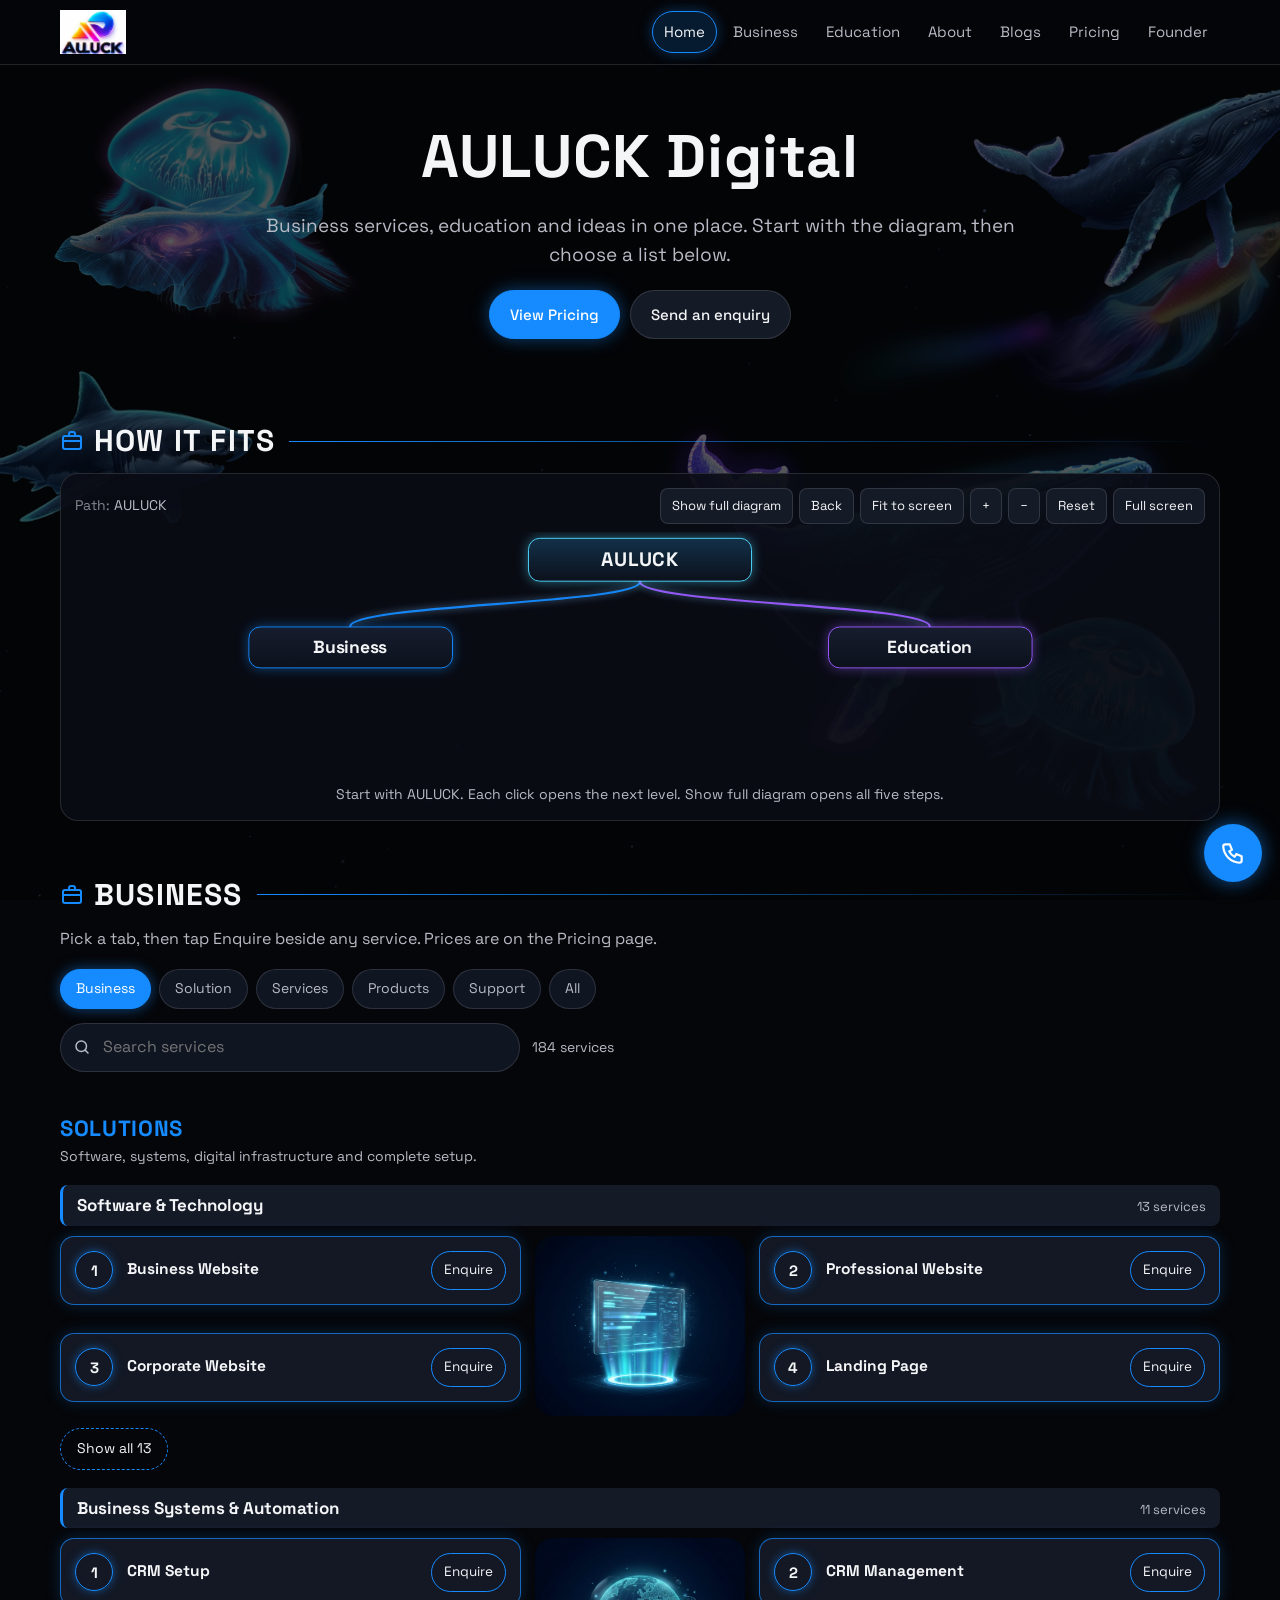
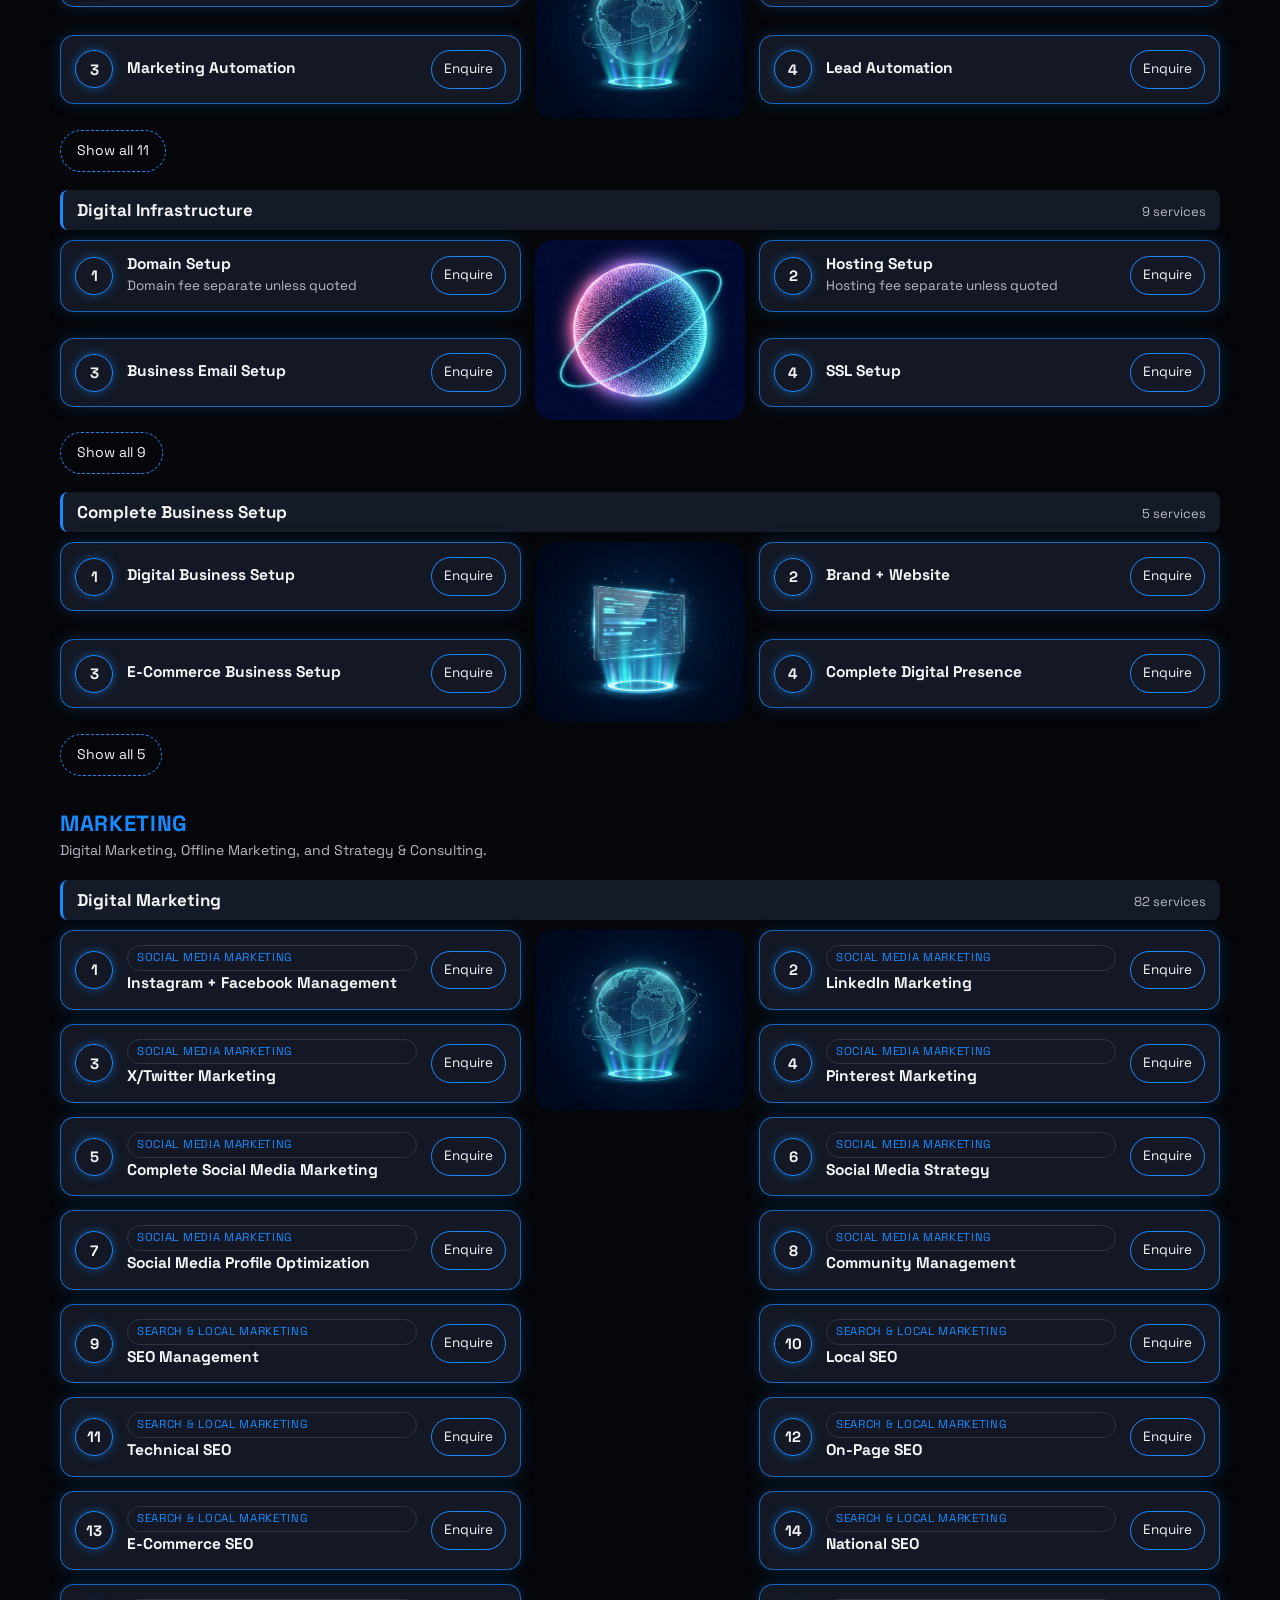
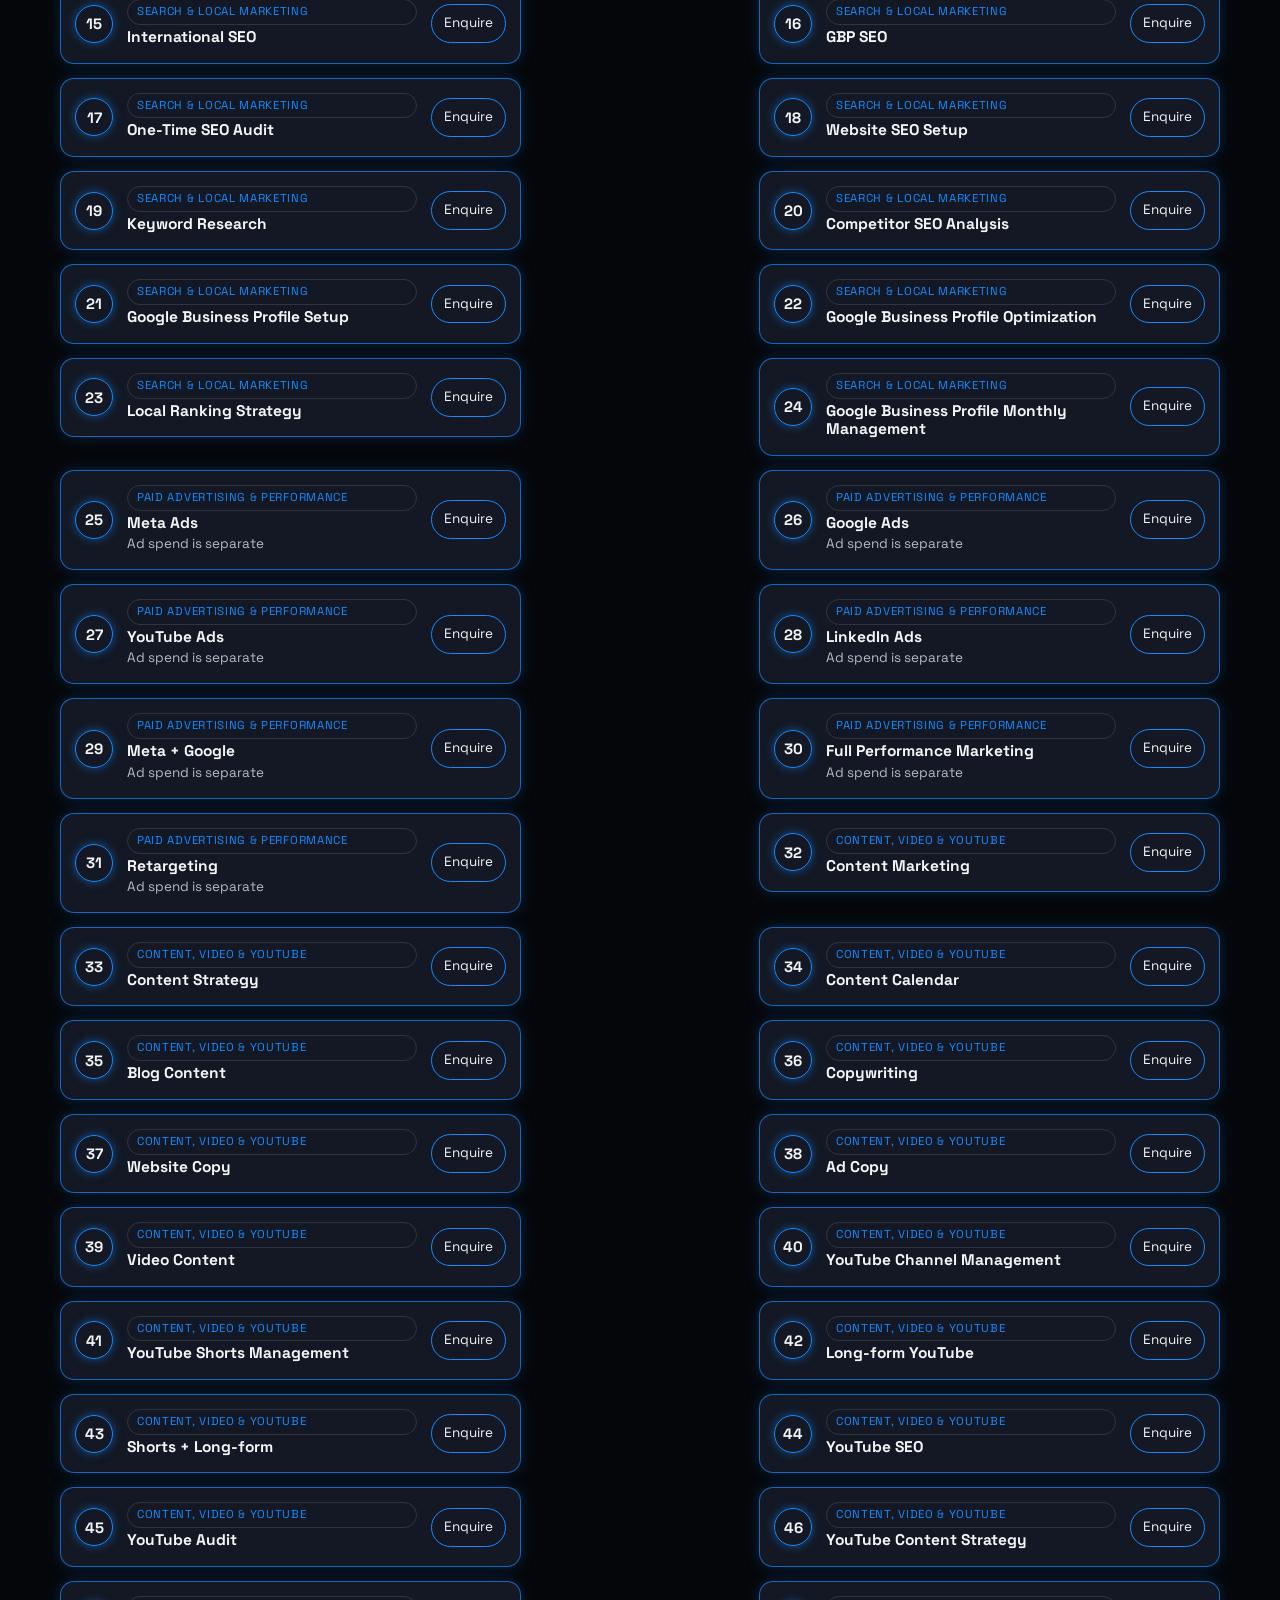
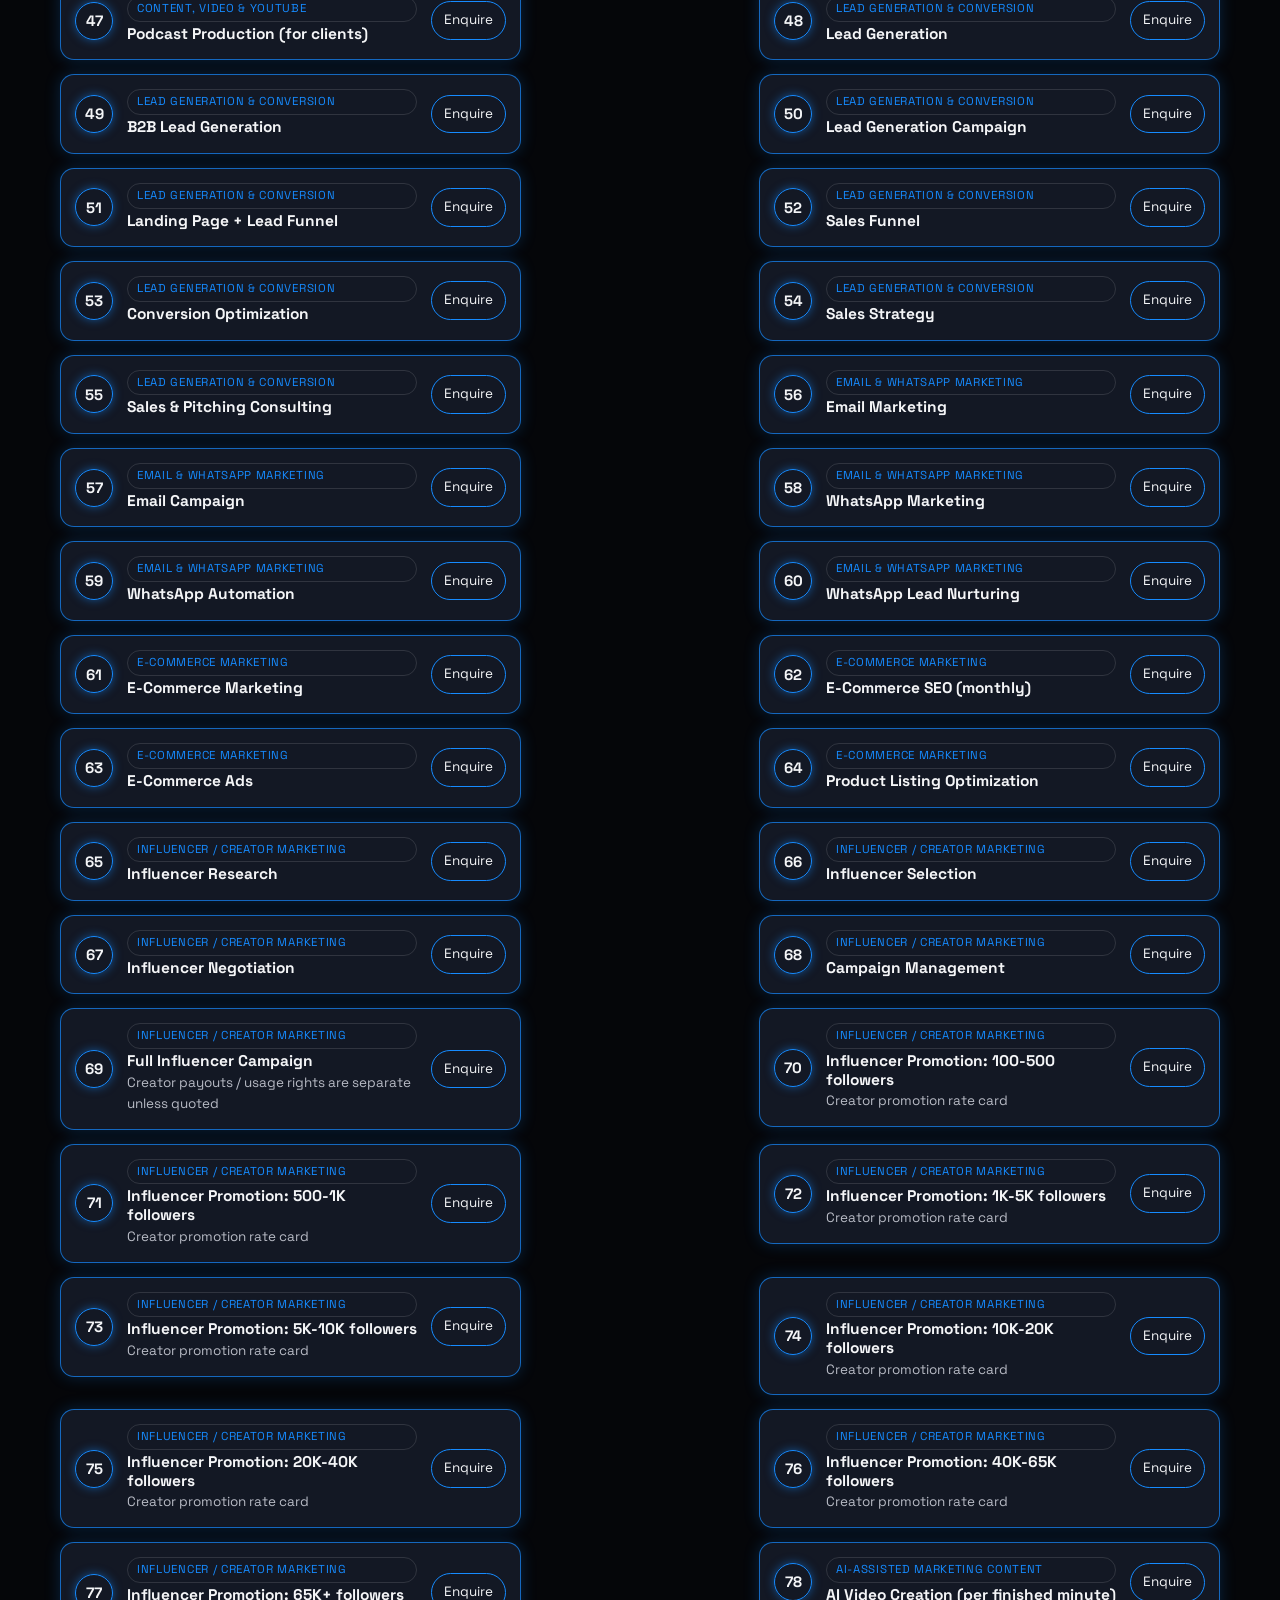
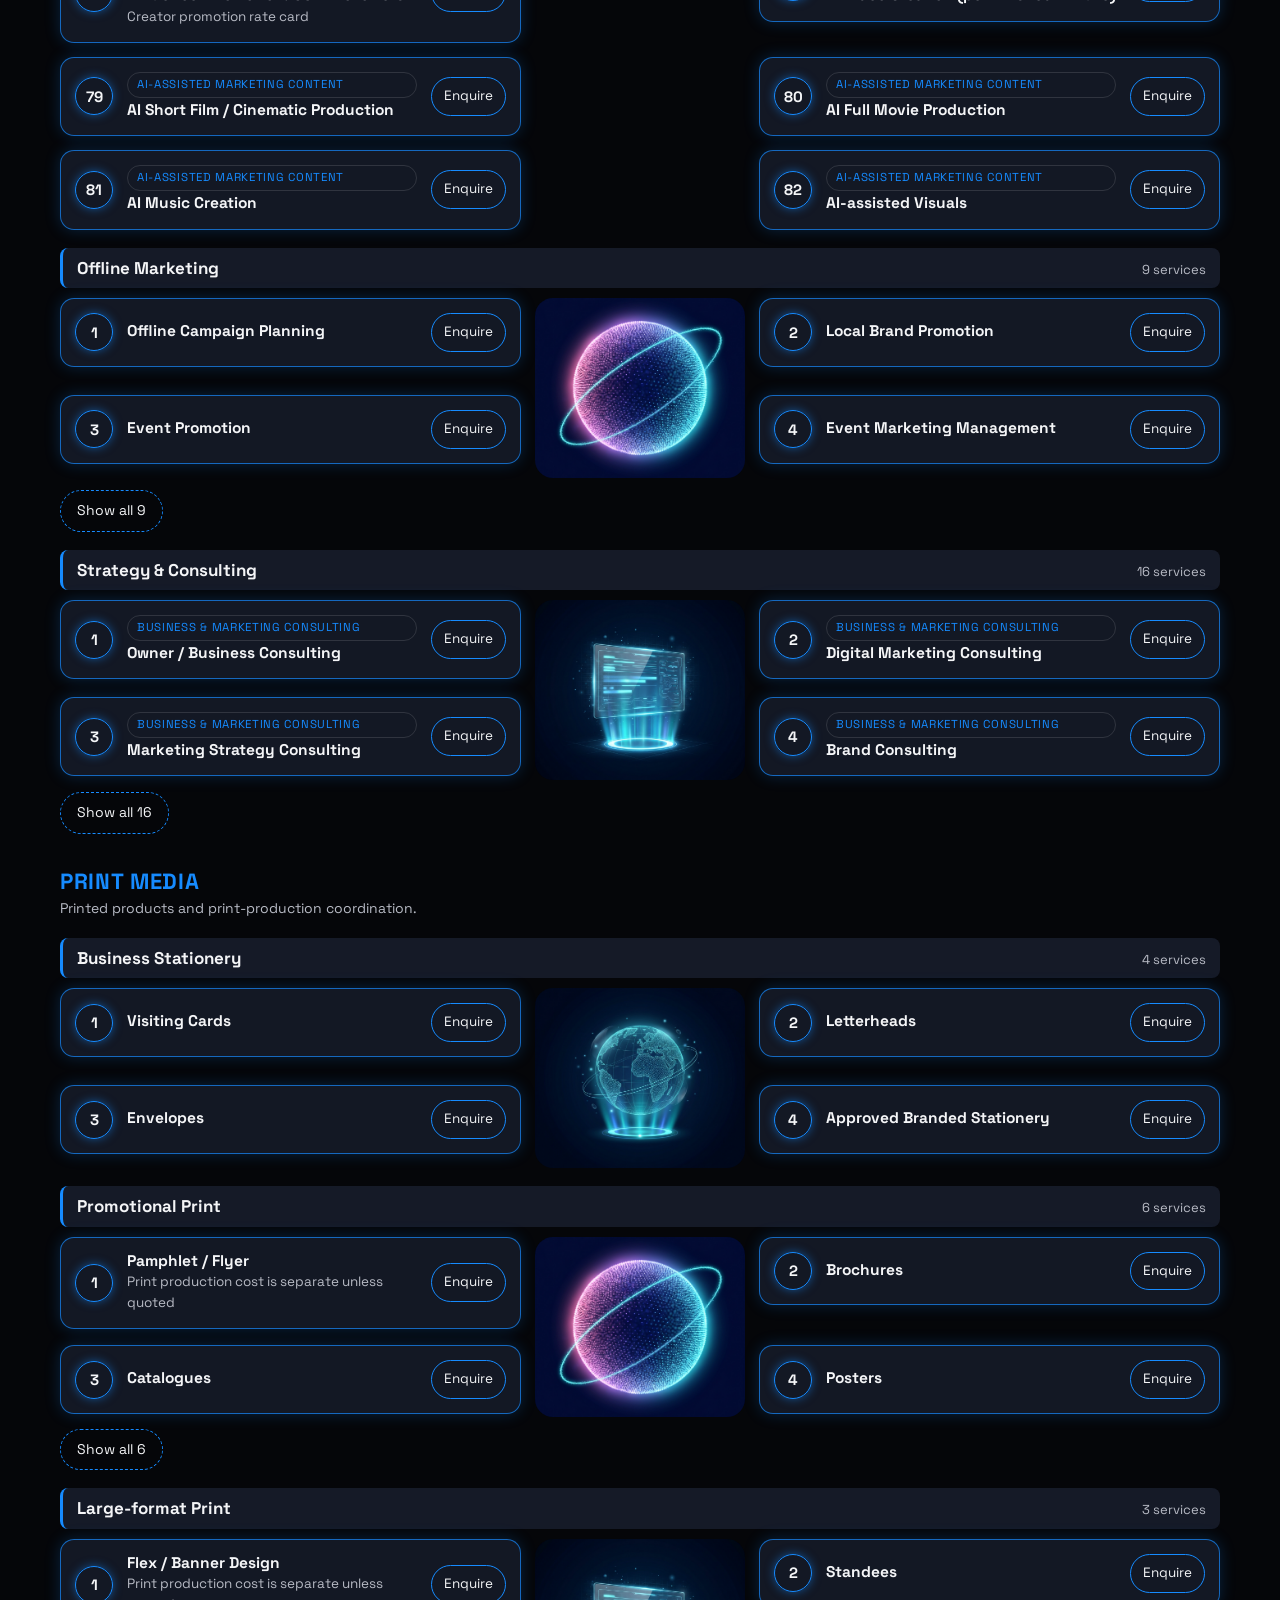
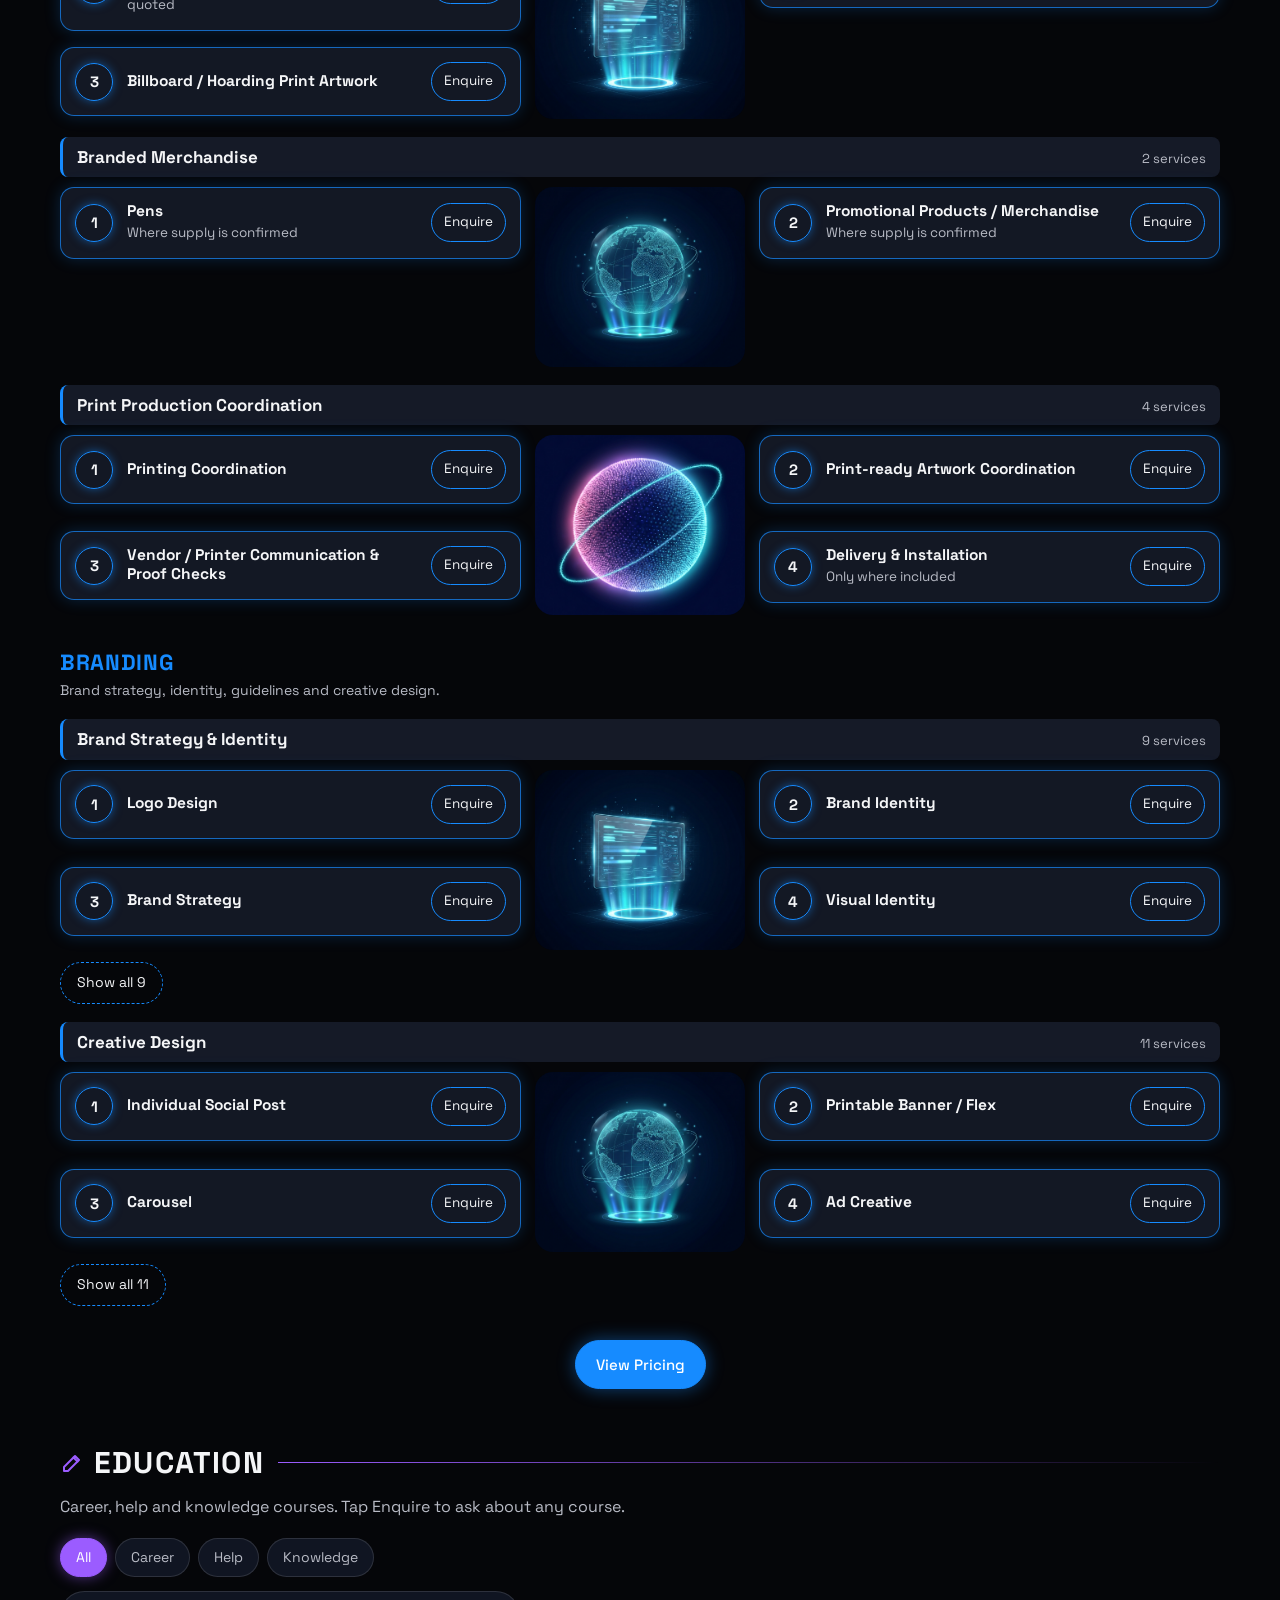
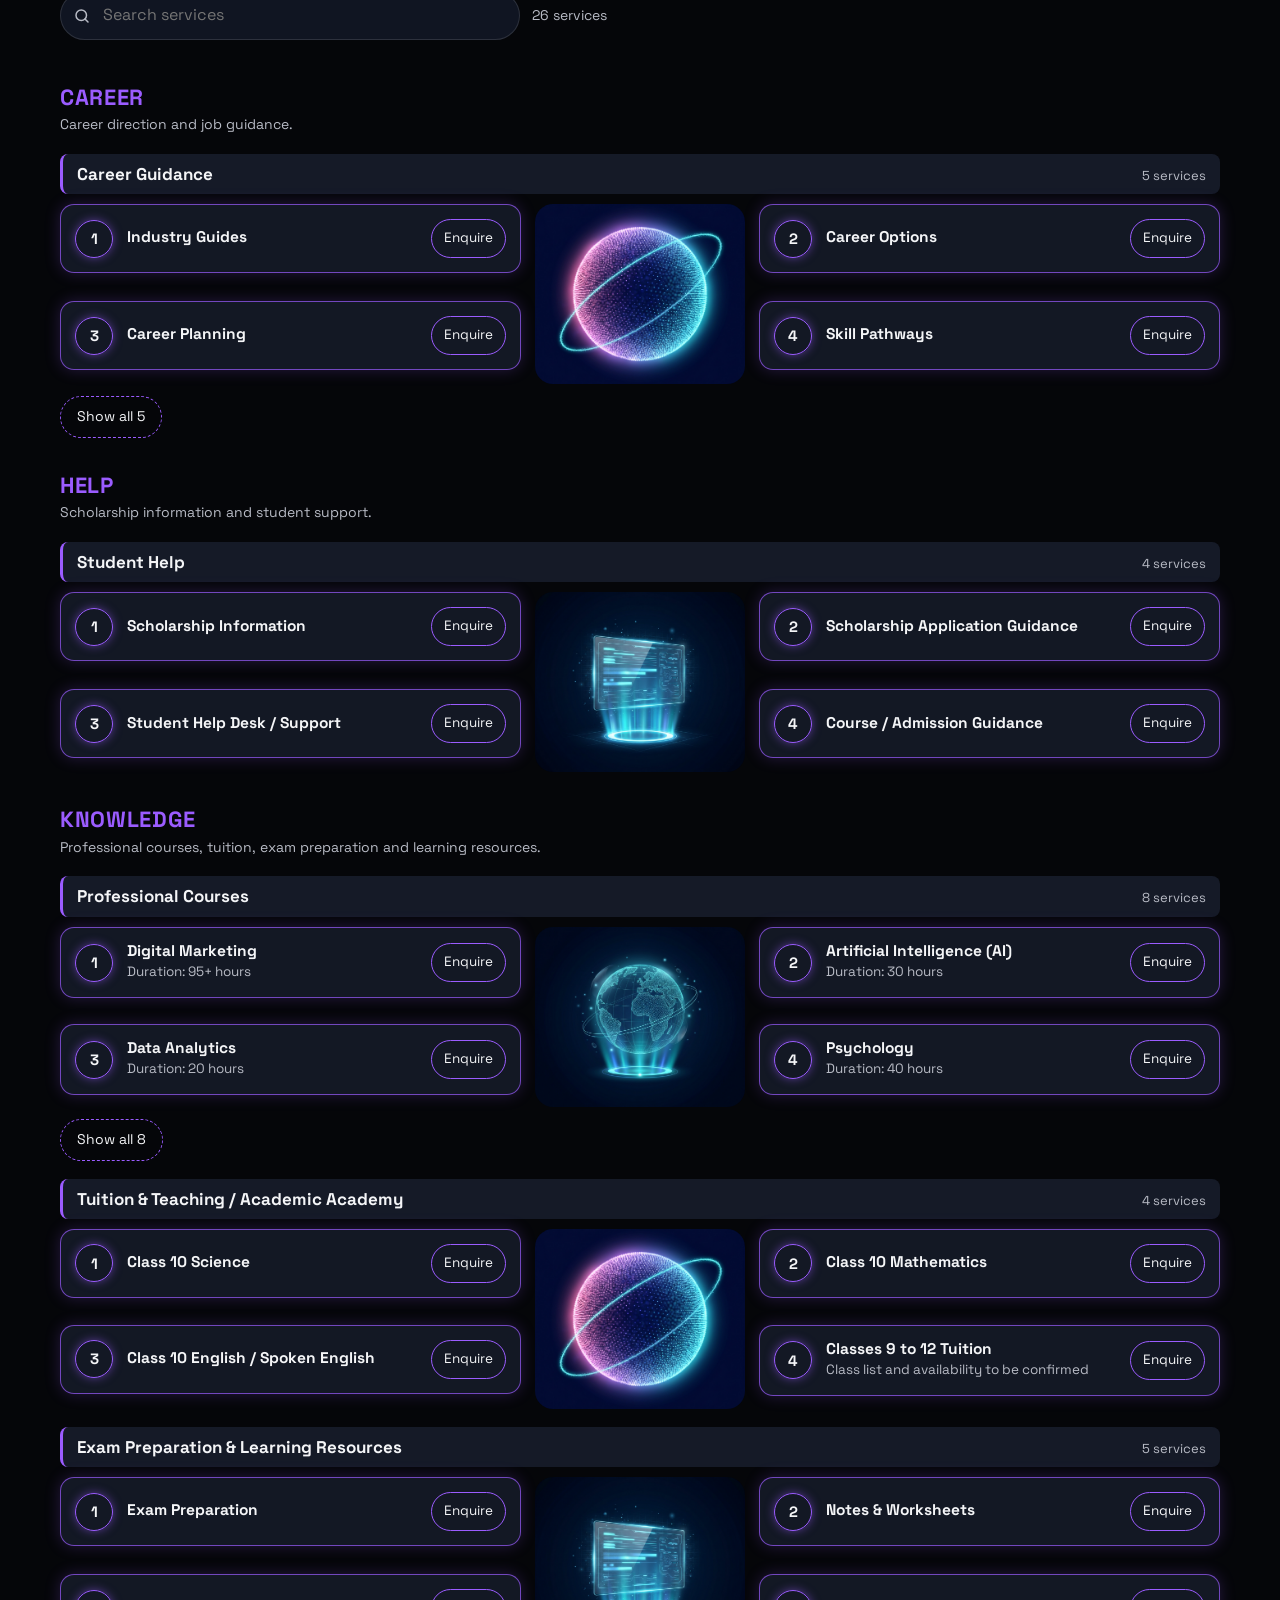
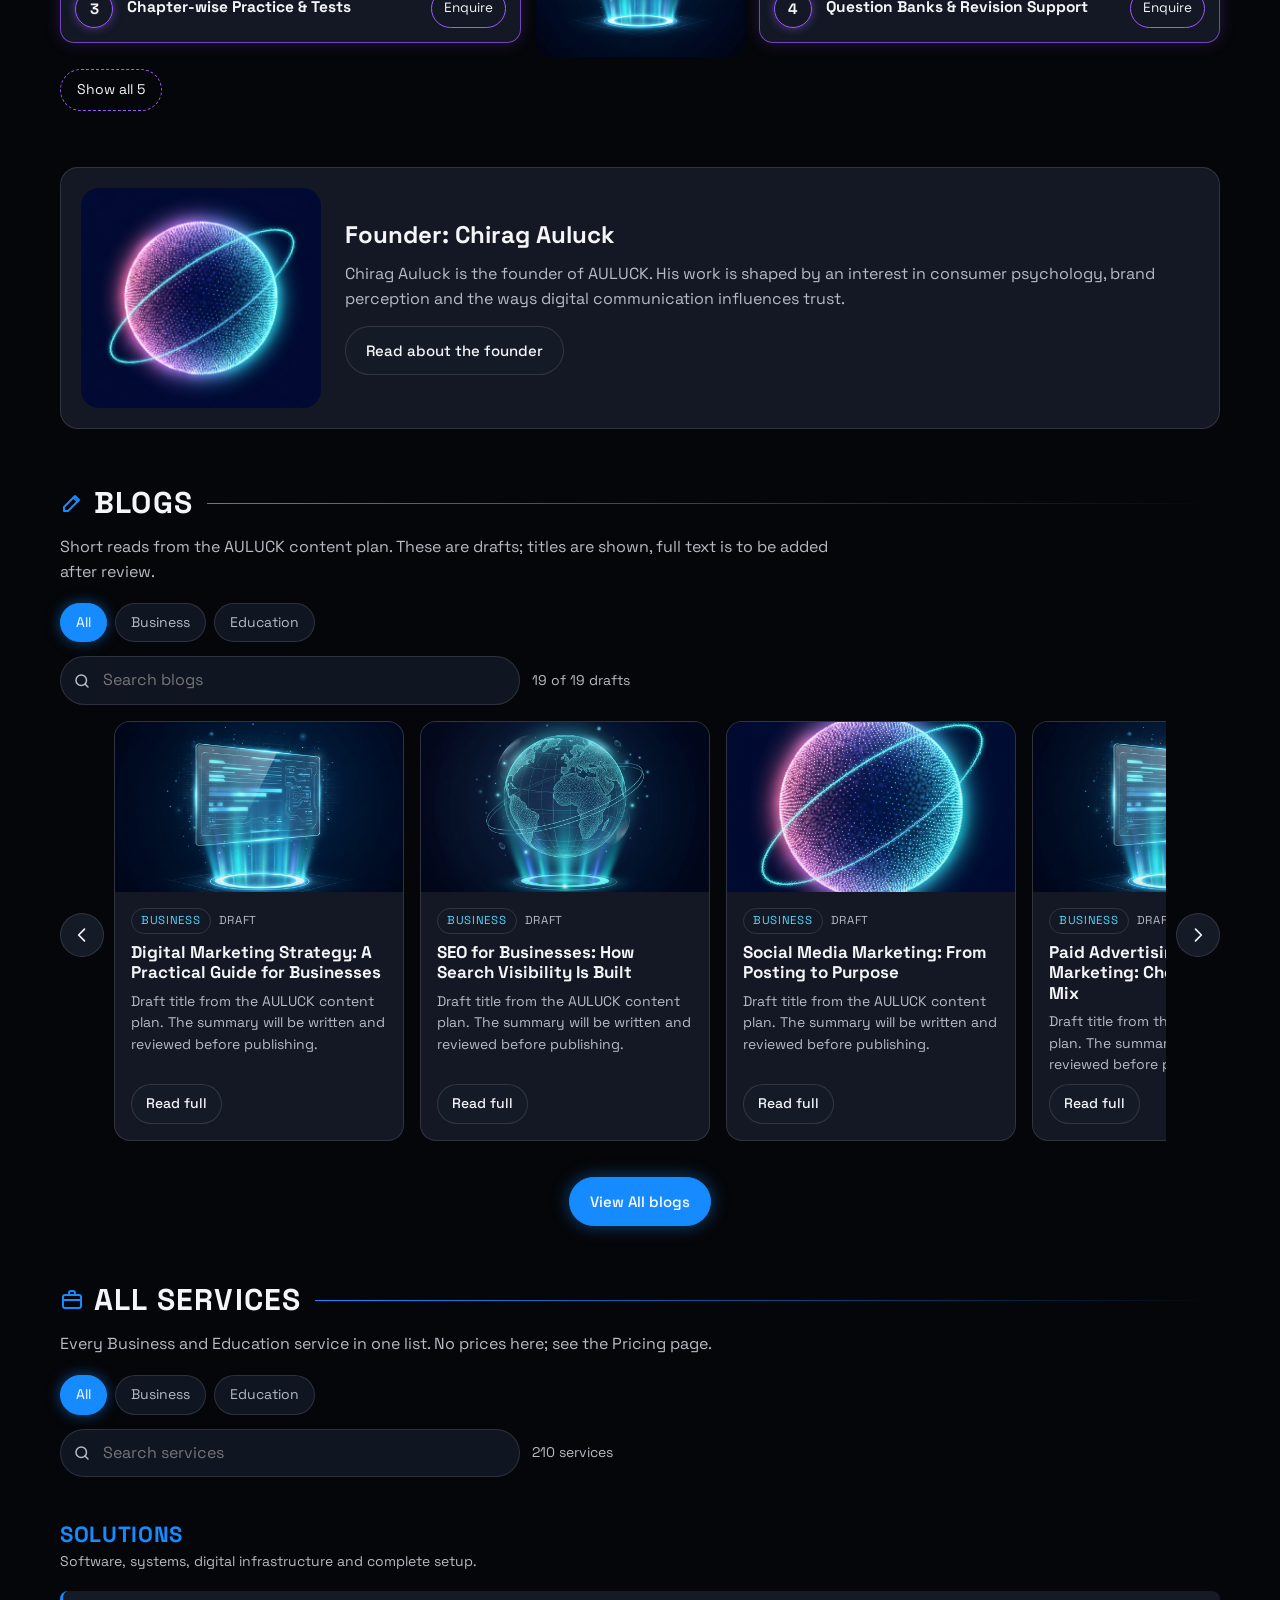
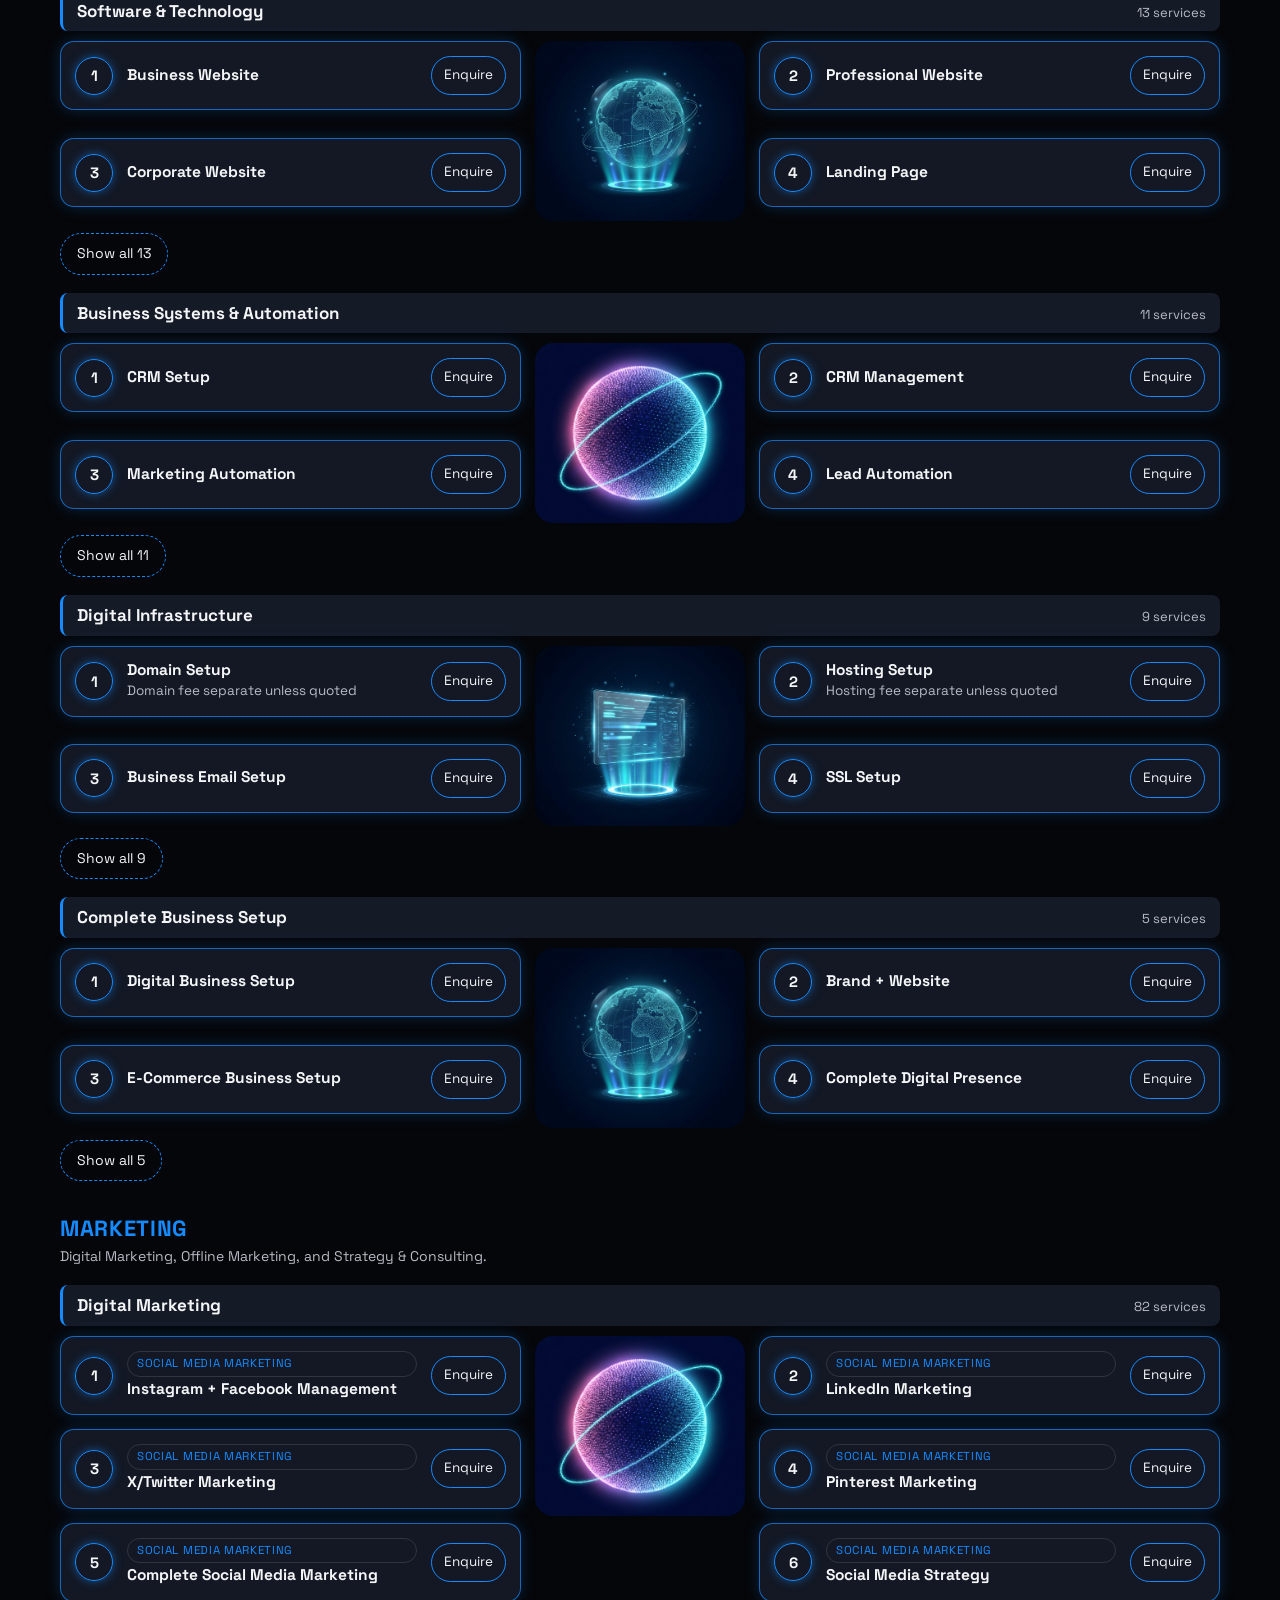
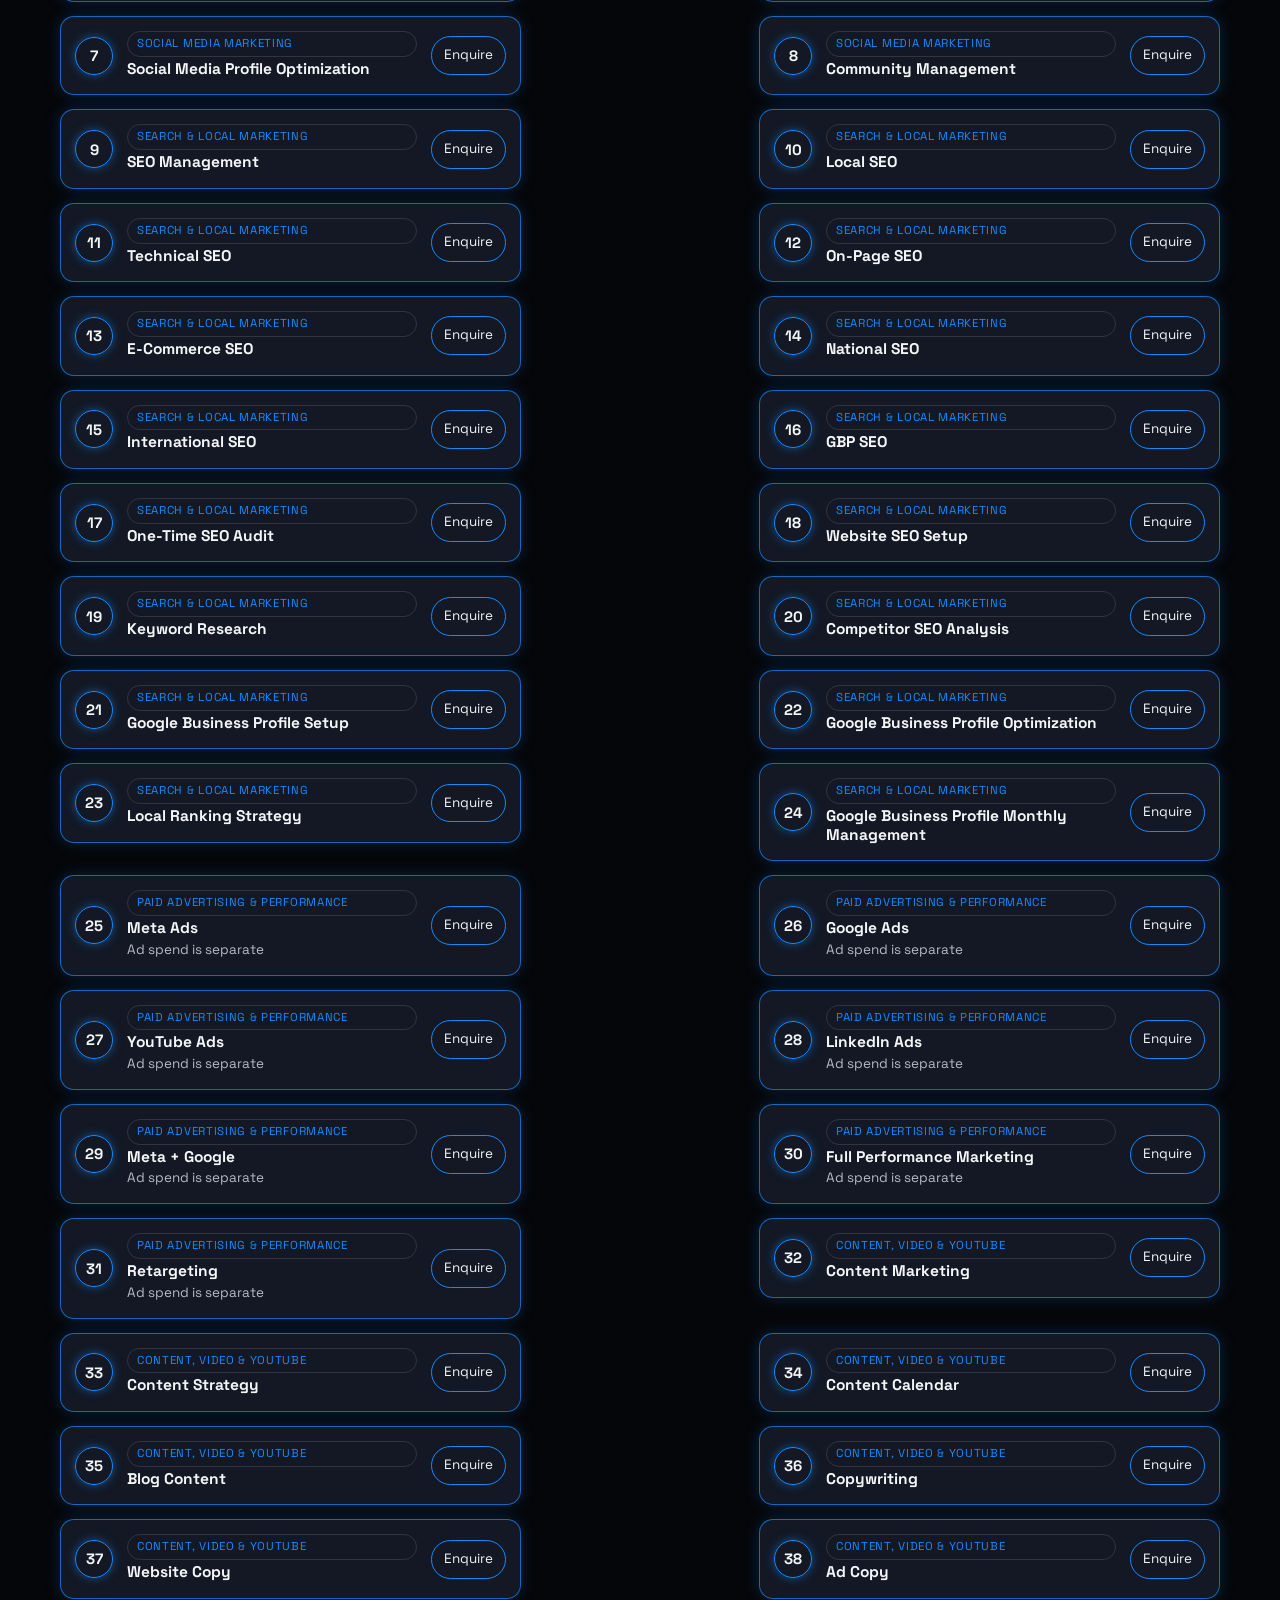
==== index.html @ 670f575c "Add AULUCK Digital website (7 pages, assets, tools, README)" ====
<!doctype html>
<html lang="en">
<head>
<meta charset="utf-8">
<meta name="viewport" content="width=device-width, initial-scale=1">
<title>AULUCK Digital | Home</title>
<meta name="description" content="AULUCK Digital: business services, education, blogs and an enquiry form.">
<link rel="stylesheet" href="assets/css/site.css">
</head>
<body class="" data-page="home">
<a class="skip" href="#main">Skip to content</a>
<div class="bg-layer" aria-hidden="true"><img src="assets/img/bg-scroll.png" alt="" style="left:0;top:0;width:100%;height:100%;object-fit:cover"><img src="assets/img/creature-whale-solid.png" alt="" style="right:-40px;top:8%;width:360px"><img src="assets/img/creature-shark-solid.png" alt="" style="left:-60px;top:40%;width:320px"><img src="assets/img/creature-jellyfish-cyan.png" alt="" style="right:6%;top:68%;width:240px"><img src="assets/img/creature-betta-galaxy.png" alt="" style="left:4%;top:20%;width:280px"></div>
<header class="hdr"><div class="hdr-in"><a class="logo" href="index.html" aria-label="AULUCK Digital home"><img src="assets/img/logo-crop.jpg" alt="AULUCK Digital"></a><button class="menu-btn" id="menu-btn" type="button" aria-label="Open menu" aria-expanded="false" aria-controls="nav"><span></span></button><nav class="nav" id="nav" aria-label="Main"><a href="index.html" aria-current="page">Home</a><a href="business.html">Business</a><a href="education.html">Education</a><a href="about.html">About</a><a href="blogs.html">Blogs</a><a href="pricing.html">Pricing</a><a href="founder.html">Founder</a></nav></div></header>
<main id="main" class="wrap">
<section class="hero" aria-labelledby="hero-title"><h1 id="hero-title">AULUCK Digital</h1><p class="lead">Business services, education and ideas in one place. Start with the diagram, then choose a list below.</p><div class="hero-cta"><a class="btn solid" href="pricing.html" data-viewpricing>View Pricing</a><a class="btn" href="#enquire">Send an enquiry</a></div></section>
<section class="sec" id="diagram-sec" aria-labelledby="diag-title"><div class="sec-head"><h2 class="sec-title" id="diag-title"><svg viewBox="0 0 24 24" aria-hidden="true"><rect x="3" y="7" width="18" height="13" rx="2"/><path d="M9 7V5a2 2 0 0 1 2-2h2a2 2 0 0 1 2 2v2M3 12h18"/></svg>HOW IT FITS</h2><span class="rule"></span></div><div class="diagram" id="diagram-home" data-sides="business,education" data-mode="progressive" data-caption="Start with AULUCK. Each click opens the next level. Show full diagram opens all five steps."></div></section>
<section class="sec business" id="business" aria-labelledby="biz-title"><div class="sec-head"><h2 class="sec-title" id="biz-title"><svg viewBox="0 0 24 24" aria-hidden="true"><rect x="3" y="7" width="18" height="13" rx="2"/><path d="M9 7V5a2 2 0 0 1 2-2h2a2 2 0 0 1 2 2v2M3 12h18"/></svg>BUSINESS</h2><span class="rule"></span></div><p class="intro">Pick a tab, then tap Enquire beside any service. Prices are on the Pricing page.</p><div class="tabs" id="biz-tabs" role="group" aria-label="Business categories"></div><div class="toolbar"><label class="search"><svg viewBox="0 0 24 24" aria-hidden="true"><circle cx="11" cy="11" r="7"/><path d="M20 20l-4-4"/></svg><input id="biz-q" type="search" placeholder="Search services" aria-label="Search Business categories"></label><span class="count" id="biz-count" aria-live="polite"></span></div><p class="cur" id="biz-current" aria-live="polite"></p><div class="svc-list" id="biz-list"></div><div class="center-btn"><a class="btn solid" href="pricing.html" data-viewpricing>View Pricing</a></div></section>
<section class="sec education" id="education" aria-labelledby="edu-title"><div class="sec-head"><h2 class="sec-title" id="edu-title"><svg viewBox="0 0 24 24" aria-hidden="true"><path d="M4 20h4L19 9l-4-4L4 16v4z"/><path d="M13.5 6.5l4 4"/></svg>EDUCATION</h2><span class="rule"></span></div><p class="intro">Career, help and knowledge courses. Tap Enquire to ask about any course.</p><div class="tabs" id="edu-tabs" role="group" aria-label="Education areas"></div><div class="toolbar"><label class="search"><svg viewBox="0 0 24 24" aria-hidden="true"><circle cx="11" cy="11" r="7"/><path d="M20 20l-4-4"/></svg><input id="edu-q" type="search" placeholder="Search services" aria-label="Search Education areas"></label><span class="count" id="edu-count" aria-live="polite"></span></div><p class="cur" id="edu-current" aria-live="polite"></p><div class="svc-list" id="edu-list"></div></section>
<section class="sec" id="founder-teaser" aria-labelledby="ft-title"><div class="teaser"><div class="holo-card"><img src="assets/img/hologram-03.png" alt=""></div><div><h2 id="ft-title">Founder: Chirag Auluck</h2><p>Chirag Auluck is the founder of AULUCK. His work is shaped by an interest in consumer psychology, brand perception and the ways digital communication influences trust.</p><a class="btn" href="founder.html">Read about the founder</a></div></div></section>
<section class="sec" id="blogs" aria-labelledby="blogs-title"><div class="sec-head"><h2 class="sec-title" id="blogs-title"><svg viewBox="0 0 24 24" aria-hidden="true"><path d="M4 20h4L19 9l-4-4L4 16v4z"/><path d="M13.5 6.5l4 4"/></svg>BLOGS</h2><span class="rule"></span></div><p class="intro">Short reads from the AULUCK content plan. These are drafts; titles are shown, full text is to be added after review.</p><div class="tabs" id="blog-tabs" role="group" aria-label="Blog categories"></div><div class="toolbar"><label class="search"><svg viewBox="0 0 24 24" aria-hidden="true"><circle cx="11" cy="11" r="7"/><path d="M20 20l-4-4"/></svg><input id="blog-q" type="search" placeholder="Search blogs" aria-label="Search blogs"></label><span class="count" id="blog-count" aria-live="polite"></span></div><div class="hscroll-row"><button class="arr" id="blog-prev" type="button" aria-label="Previous blogs"><svg viewBox="0 0 24 24" aria-hidden="true"><path d="M15 5l-7 7 7 7"/></svg></button><div class="hscroll" id="blog-hscroll"></div><button class="arr" id="blog-next" type="button" aria-label="Next blogs"><svg viewBox="0 0 24 24" aria-hidden="true"><path d="M9 5l7 7-7 7"/></svg></button></div><div class="center-btn"><a class="btn solid" href="blogs.html">View All blogs</a></div></section>
<section class="sec" id="all-services" aria-labelledby="all-title"><div class="sec-head"><h2 class="sec-title" id="all-title"><svg viewBox="0 0 24 24" aria-hidden="true"><rect x="3" y="7" width="18" height="13" rx="2"/><path d="M9 7V5a2 2 0 0 1 2-2h2a2 2 0 0 1 2 2v2M3 12h18"/></svg>ALL SERVICES</h2><span class="rule"></span></div><p class="intro">Every Business and Education service in one list. No prices here; see the Pricing page.</p><div class="tabs" id="all-tabs" role="group" aria-label="All services"></div><div class="toolbar"><label class="search"><svg viewBox="0 0 24 24" aria-hidden="true"><circle cx="11" cy="11" r="7"/><path d="M20 20l-4-4"/></svg><input id="all-q" type="search" placeholder="Search services" aria-label="Search All services"></label><span class="count" id="all-count" aria-live="polite"></span></div><p class="cur" id="all-current" aria-live="polite"></p><div class="svc-list" id="all-list"></div></section>
<section class="sec" id="enquire" aria-labelledby="enq-title"><div class="enquire"><h2 id="enq-title">Send an enquiry</h2><p class="intro">Tell us what you need. We reply by email or on WhatsApp.</p><form id="enq-form" novalidate><div class="form-grid"><div class="field"><label for="f-name">Name</label><input id="f-name" name="name" required autocomplete="name"></div><div class="field"><label for="f-email">Email</label><input id="f-email" name="email" type="email" required autocomplete="email"></div><div class="field"><label for="f-phone">Phone or WhatsApp</label><input id="f-phone" name="phone" type="tel" required autocomplete="tel"></div><div class="field"><label for="f-cat">Category</label><select id="f-cat" name="category" required><option value="">Choose one</option><option value="Business services">Business services</option><option value="Education">Education</option><option value="Pricing question">Pricing question</option><option value="Blogs and articles">Blogs and articles</option><option value="Something else">Something else</option></select></div><div class="field full"><span class="lbl" id="pref-lbl">Preferred contact method</span><div class="radios" role="radiogroup" aria-labelledby="pref-lbl"><label><input type="radio" name="contact" value="WhatsApp" checked> WhatsApp</label><label><input type="radio" name="contact" value="Phone call"> Phone call</label><label><input type="radio" name="contact" value="Email"> Email</label></div></div><div class="field full"><label for="f-details">Details</label><textarea id="f-details" name="details" required></textarea></div><div class="full"><label class="consent"><input type="checkbox" name="consent" required> I agree that AULUCK may contact me about this enquiry.</label></div></div><button class="btn solid" type="submit">Submit</button><p class="form-msg" id="form-msg" role="status" aria-live="polite"></p></form></div></section>
<section class="sec" id="faq" aria-labelledby="faq-title"><h2 class="sec-title" id="faq-title">FAQ</h2><div class="faqs"><details class="faq"><summary>What does AULUCK offer?</summary><p>Business services in four divisions (Solutions, Marketing, Print Media and Branding), and education in three areas (Career, Help and Knowledge). Use the lists above to find what you need.</p></details><details class="faq"><summary>Where can I see prices?</summary><p>Only on the Pricing page. Some prices are shown as "To be confirmed", and some services are quoted after a short talk with AULUCK.</p></details><details class="faq"><summary>How do I get in touch?</summary><p>Use the floating Call or WhatsApp button, or send the enquiry form on this page.</p></details></div></section>

</main>
<footer class="foot"><div class="foot-in"><div><p><strong>AULUCK Digital</strong><br>Founder: Chirag Auluck<br>Services for businesses, education and creators.</p></div><div><h4>Pages</h4><ul><li><a href="index.html">Home</a></li><li><a href="business.html">Business</a></li><li><a href="education.html">Education</a></li><li><a href="about.html">About</a></li><li><a href="blogs.html">Blogs</a></li><li><a href="pricing.html">Pricing</a></li><li><a href="founder.html">Founder</a></li></ul></div><div><h4>Contact</h4><ul><li><a href="mailto:" data-email></a></li><li><a href="tel:" data-tel><span data-phone></span></a></li><li><a href="#" data-wa-link target="_blank" rel="noopener">WhatsApp us</a></li></ul></div><div><h4>Follow</h4><ul><li>Instagram: link to be added</li><li>YouTube: link to be added</li><li>LinkedIn: link to be added</li></ul><div class="legal"><button type="button" data-legal="Terms">Terms</button><button type="button" data-legal="Privacy">Privacy</button><button type="button" data-legal="Cookie">Cookie</button><button type="button" data-legal="Accessibility">Accessibility</button></div></div></div><div class="foot-bottom">&copy; 2026 AULUCK Digital. All rights reserved.</div></footer>
<div class="fab"><div class="fab-items" id="fab-items" hidden><a class="f-call" href="tel:" data-tel><svg viewBox="0 0 24 24" aria-hidden="true"><path d="M5 4h4l2 5-2.5 1.5a11 11 0 0 0 5 5L15 13l5 2v4a2 2 0 0 1-2 2A16 16 0 0 1 3 6a2 2 0 0 1 2-2z"/></svg>Call</a><a class="f-wa" href="#" data-wa-link target="_blank" rel="noopener"><svg viewBox="0 0 24 24" aria-hidden="true"><path d="M4 20l1.2-3.6A8 8 0 1 1 8.2 19L4 20z"/><path d="M9 9c0 3 3 6 6 6l1-1.5-2-1-1 1c-1-.5-2-1.5-2.5-2.5l1-1-1-2L9 9z"/></svg>WhatsApp</a></div><button class="fab-main" id="fab-main" type="button" aria-expanded="false" aria-controls="fab-items" aria-label="Call or WhatsApp us"><svg viewBox="0 0 24 24" aria-hidden="true"><path d="M5 4h4l2 5-2.5 1.5a11 11 0 0 0 5 5L15 13l5 2v4a2 2 0 0 1-2 2A16 16 0 0 1 3 6a2 2 0 0 1 2-2z"/></svg></button></div>
<div class="modal" id="modal" role="dialog" aria-modal="true" aria-hidden="true" aria-labelledby="dlg-title"><div class="dialog"><div class="dlg-head"><div><h2 id="dlg-title"></h2><p class="sub" id="dlg-sub"></p></div><button class="x" id="dlg-close" type="button" aria-label="Close">&times;</button></div><div class="dlg-body" id="dlg-body"></div></div></div>
<script src="assets/js/config.js"></script>
<script src="assets/js/data.js"></script>
<script src="assets/js/app.js"></script>
</body>
</html>
---- assets/css/site.css ----
@font-face { font-family: 'SG'; src: url('../fonts/sg400.ttf') format('truetype'); font-weight: 400; font-display: swap; }
@font-face { font-family: 'SG'; src: url('../fonts/sg500.ttf') format('truetype'); font-weight: 500; font-display: swap; }
@font-face { font-family: 'SG'; src: url('../fonts/sg700.ttf') format('truetype'); font-weight: 700; font-display: swap; }

:root {
  --black: #050609;
  --surface: #101522;
  --surface2: #151A27;
  --panel: rgba(21, 26, 39, .94);
  --line: rgba(255, 255, 255, .12);
  --blue: #168BFF;
  --cyan: #4FD8FF;
  --purple: #9B5CFF;
  --text: #F4F5F7;
  --text2: #B8BBC5;
  --wa: #25D366;
  --acc: #168BFF;
  --max: 1200px;
}

* { box-sizing: border-box; }
[hidden] { display: none !important; }
html { scroll-behavior: smooth; -webkit-text-size-adjust: 100%; }
[id] { scroll-margin-top: 90px; }
body {
  margin: 0;
  font-family: 'SG', system-ui, -apple-system, 'Segoe UI', sans-serif;
  font-weight: 400;
  background: var(--black);
  color: var(--text);
  line-height: 1.55;
  font-size: 16px;
  overflow-x: hidden;
}
body.lock { overflow: hidden; }
body.business, .sec.business { --acc: var(--blue); }
body.education, .sec.education { --acc: var(--purple); }
img { max-width: 100%; display: block; }
a { color: var(--cyan); }
h1, h2, h3, h4, h5 { line-height: 1.2; margin: 0 0 .5em; font-weight: 700; }
p { margin: 0 0 .9em; }
button, input, select, textarea { font: inherit; color: inherit; }
svg { width: 20px; height: 20px; fill: none; stroke: currentColor; stroke-width: 2; stroke-linecap: round; stroke-linejoin: round; flex: none; }
.sr { position: absolute !important; width: 1px; height: 1px; overflow: hidden; clip: rect(0 0 0 0); white-space: nowrap; }
.skip { position: absolute; left: 12px; top: -60px; z-index: 200; background: var(--text); color: var(--black); padding: 8px 12px; border-radius: 8px; }
.skip:focus { top: 12px; }
:focus-visible { outline: 2px solid var(--cyan); outline-offset: 2px; }

/* Background creatures, dimmed behind the content */
.bg-layer { position: fixed; inset: 0; z-index: 0; overflow: hidden; pointer-events: none; opacity: .32; }
.bg-layer img { position: absolute; height: auto; }
.bg-layer img[src$="bg-scroll.png"] { height: 100%; }
.wrap { position: relative; z-index: 1; max-width: var(--max); margin: 0 auto; padding: 0 20px; }

/* Header */
.hdr { position: sticky; top: 0; z-index: 60; background: rgba(5, 6, 9, .94); backdrop-filter: blur(8px); border-bottom: 1px solid var(--line); }
.hdr-in { max-width: var(--max); margin: 0 auto; padding: 10px 20px; display: flex; align-items: center; gap: 18px; }
.logo { display: block; flex: none; }
.logo img { height: 44px; width: auto; }
.nav { display: flex; flex-wrap: wrap; gap: 4px; margin-left: auto; }
.nav a { color: var(--text2); text-decoration: none; padding: 8px 11px; border-radius: 999px; font-size: 15px; border: 1px solid transparent; }
.nav a:hover { color: var(--text); border-color: var(--line); }
.nav a[aria-current="page"] { color: var(--text); border-color: var(--blue); background: rgba(22, 139, 255, .16); box-shadow: 0 0 14px rgba(22, 139, 255, .35); }
.menu-btn { display: none; margin-left: auto; width: 44px; height: 44px; border-radius: 10px; border: 1px solid var(--line); background: var(--surface); cursor: pointer; position: relative; }
.menu-btn span, .menu-btn span::before, .menu-btn span::after { display: block; position: absolute; left: 12px; right: 12px; height: 2px; background: var(--text); border-radius: 2px; content: ''; }
.menu-btn span { top: 21px; }
.menu-btn span::before { top: -7px; left: 0; right: 0; }
.menu-btn span::after { top: 7px; left: 0; right: 0; }

/* Shared blocks */
.hero { padding: 56px 0 28px; text-align: center; }
.hero h1 { font-size: clamp(34px, 6vw, 60px); letter-spacing: .01em; margin-bottom: .3em; }
.lead { color: var(--text2); font-size: clamp(16px, 2vw, 19px); max-width: 760px; margin: 0 auto 20px; }
.hero-cta { display: flex; flex-wrap: wrap; gap: 10px; justify-content: center; }
.btn { display: inline-flex; align-items: center; justify-content: center; gap: 8px; padding: 12px 20px; border-radius: 999px; border: 1px solid var(--line); background: var(--surface2); color: var(--text); text-decoration: none; cursor: pointer; font-weight: 500; font-size: 15px; }
.btn:hover { border-color: var(--acc); }
.btn.solid { background: var(--acc); border-color: var(--acc); color: #fff; box-shadow: 0 0 18px color-mix(in srgb, var(--acc) 45%, transparent); }
.btn.sm { padding: 8px 14px; font-size: 14px; }
.center-btn { text-align: center; margin: 22px 0 4px; }

.sec { margin: 56px 0; }
.sec-head { display: flex; align-items: center; gap: 14px; margin-bottom: 14px; }
.sec-title { margin: 0; display: flex; align-items: center; gap: 10px; font-size: clamp(22px, 3vw, 30px); letter-spacing: .04em; text-transform: uppercase; color: var(--text); white-space: nowrap; }
.sec-title svg { width: 24px; height: 24px; color: var(--acc); }
.rule { flex: 1; height: 1px; background: linear-gradient(90deg, var(--acc), transparent); min-width: 20px; }
.intro { color: var(--text2); max-width: 780px; margin-bottom: 18px; }
.note { color: var(--text2); font-size: 14px; }
.cur { color: var(--acc); font-weight: 700; letter-spacing: .04em; text-transform: uppercase; font-size: 13px; min-height: 1.2em; margin: 0 0 8px; }
.empty { color: var(--text2); padding: 18px 0; }

.tabs { display: flex; flex-wrap: wrap; gap: 8px; margin-bottom: 14px; }
.tab { padding: 8px 15px; border-radius: 999px; border: 1px solid var(--line); background: var(--surface); color: var(--text2); cursor: pointer; font-size: 14px; }
.tab:hover { color: var(--text); }
.tab.on, .tab[aria-pressed="true"] { background: var(--acc); border-color: var(--acc); color: #fff; box-shadow: 0 0 14px color-mix(in srgb, var(--acc) 50%, transparent); }

.toolbar { display: flex; align-items: center; gap: 12px; flex-wrap: wrap; margin-bottom: 10px; }
.search { position: relative; flex: 1 1 280px; max-width: 460px; display: flex; align-items: center; }
.search svg { position: absolute; left: 13px; width: 18px; height: 18px; color: var(--text2); pointer-events: none; }
.search input { width: 100%; padding: 11px 14px 11px 42px; border-radius: 999px; border: 1px solid var(--line); background: var(--surface); color: var(--text); }
.count { color: var(--text2); font-size: 14px; }

/* Service lists */
.lblock { margin-bottom: 34px; }
.dv-title { font-size: 22px; color: var(--acc); text-transform: uppercase; letter-spacing: .03em; margin: 18px 0 4px; }
.dv-desc { color: var(--text2); font-size: 14px; margin-bottom: 8px; }
.cat { margin-bottom: 18px; }
.cat-head { display: flex; justify-content: space-between; align-items: baseline; gap: 12px; margin: 18px 0 10px; padding: 10px 14px; background: var(--surface2); border-left: 3px solid var(--acc); border-radius: 8px; font-size: 17px; }
.cat-head .cnt { color: var(--text2); font-size: 13px; font-weight: 400; white-space: nowrap; }
.svc-grid { display: grid; grid-template-columns: 1fr 210px 1fr; gap: 14px; align-items: start; }
.holo-card { grid-column: 2; position: relative; min-height: 180px; border-radius: 18px; overflow: hidden; background: radial-gradient(circle at 50% 40%, rgba(22, 139, 255, .25), transparent 70%); }
.holo-card img { position: absolute; inset: 0; width: 100%; height: 100%; object-fit: cover; }
.sbox { position: relative; display: flex; align-items: center; gap: 14px; background: var(--panel); border: 1px solid color-mix(in srgb, var(--acc) 70%, transparent); border-radius: 14px; padding: 14px; box-shadow: 0 0 16px color-mix(in srgb, var(--acc) 22%, transparent); }
.num { flex: none; width: 38px; height: 38px; border-radius: 50%; display: grid; place-items: center; border: 1px solid var(--acc); color: var(--text); font-weight: 700; font-size: 15px; box-shadow: 0 0 10px color-mix(in srgb, var(--acc) 50%, transparent); }
.sbody { flex: 1; min-width: 0; }
.sbody h5 { font-size: 15.5px; margin: 0 0 2px; }
.sbody p { color: var(--text2); font-size: 13.5px; margin: 0; }
.sbody .tag { display: block; color: var(--acc); font-size: 11.5px; text-transform: uppercase; letter-spacing: .06em; margin-bottom: 3px; }
.enq { flex: none; align-self: center; padding: 8px 12px; border-radius: 999px; border: 1px solid var(--acc); color: var(--text); text-decoration: none; font-size: 13.5px; white-space: nowrap; }
.enq:hover { background: var(--acc); }
.more { margin: 12px 0 0; background: none; border: 1px dashed var(--acc); color: var(--text); border-radius: 999px; padding: 9px 16px; cursor: pointer; font-size: 14px; }

/* Diagram */
.diagram { position: relative; border: 1px solid var(--line); border-radius: 18px; background: rgba(10, 13, 22, .9); padding: 14px; margin-top: 8px; }
.diagram:fullscreen { background: var(--black); border: 0; border-radius: 0; padding: 16px; overflow: auto; }
.dg-bar { display: flex; flex-wrap: wrap; justify-content: space-between; align-items: center; gap: 10px; margin-bottom: 8px; }
.dg-crumb { color: var(--text2); font-size: 14px; }
.dg-crumb::before { content: 'Path: '; color: var(--text2); opacity: .7; }
.dg-ctrls { display: flex; flex-wrap: wrap; gap: 6px; }
.dg-btn { background: var(--surface2); border: 1px solid var(--line); color: var(--text); border-radius: 8px; padding: 7px 11px; font-size: 13px; cursor: pointer; }
.dg-btn:hover { border-color: var(--cyan); }
.dg-wrap { position: relative; overflow: hidden; }
.dg-stage { position: relative; width: 1160px; padding: 6px 0 16px; transform-origin: 0 0; }
.dg-svg { position: absolute; left: 0; top: 0; pointer-events: none; z-index: 0; overflow: visible; filter: drop-shadow(0 0 4px rgba(120, 190, 255, .75)); }
.dg-svg path { fill: none; stroke-width: 2.2; stroke-linecap: round; opacity: .95; }
.dg-root { display: flex; justify-content: center; position: relative; z-index: 1; }
.dg-branches { display: flex; justify-content: space-between; align-items: flex-start; gap: 30px; margin-top: 46px; position: relative; z-index: 1; }
.dg-side { flex: 1 1 0; min-width: 0; display: flex; flex-direction: column; align-items: center; gap: 46px; }
.dg-divs { display: flex; justify-content: center; gap: 10px; align-items: flex-start; }
.dg-div { display: flex; flex-direction: column; align-items: center; gap: 14px; }
.dg-cats { display: flex; flex-direction: column; align-items: center; gap: 10px; }
.dg-allrow { display: flex; justify-content: center; }
.dg-cap { color: var(--text2); font-size: 14px; text-align: center; margin: 10px 0 0; }
.dn { position: relative; z-index: 1; display: block; border-radius: 12px; border: 1px solid var(--c, var(--cyan)); background: linear-gradient(180deg, #161D2E, #0C111C); color: var(--text); padding: 9px 10px; text-align: center; cursor: pointer; box-shadow: 0 0 12px color-mix(in srgb, var(--c, var(--cyan)) 45%, transparent); font-weight: 500; line-height: 1.25; }
.dn:hover, .dn:focus-visible { box-shadow: 0 0 22px color-mix(in srgb, var(--c, var(--cyan)) 80%, transparent); }
.dn.business { --c: #168BFF; }
.dn.education { --c: #9B5CFF; }
.dn.root { --c: #4FD8FF; }
.dn-l1 { width: 230px; font-size: 20px; font-weight: 700; letter-spacing: .04em; background: linear-gradient(180deg, #123048, #0C111C); }
.dn-l2 { width: 210px; font-size: 18px; font-weight: 700; }
.dn-l3 { width: 138px; font-size: 14px; }
.dn-l4 { width: 138px; font-size: 12.5px; padding: 7px 8px; }
.dn-l5 { width: 210px; font-size: 15px; font-weight: 700; }
.dn-all { margin-top: 0; }

/* Cards: blogs */
.hscroll-row { display: flex; align-items: center; gap: 10px; }
.arr { flex: none; width: 44px; height: 44px; border-radius: 50%; border: 1px solid var(--line); background: var(--surface2); color: var(--text); cursor: pointer; display: grid; place-items: center; }
.arr:hover { border-color: var(--cyan); }
.hscroll { flex: 1; min-width: 0; display: flex; gap: 16px; overflow-x: auto; scroll-snap-type: x mandatory; padding: 6px 2px 14px; scrollbar-width: thin; }
.hscroll .bcard { flex: 0 0 290px; scroll-snap-align: start; }
.bgrid { display: grid; grid-template-columns: repeat(auto-fill, minmax(270px, 1fr)); gap: 16px; }
.bgrid .bcard.big { grid-column: 1 / -1; display: grid; grid-template-columns: 1fr 1fr; }
.bgrid .bcard.big .bimg { height: 100%; min-height: 240px; }
.bcard { background: var(--panel); border: 1px solid var(--line); border-radius: 16px; overflow: hidden; display: flex; flex-direction: column; }
.bimg { position: relative; height: 170px; overflow: hidden; background: #0C111C; }
.bimg img { position: absolute; inset: 0; width: 100%; height: 100%; object-fit: cover; opacity: .95; }
.bimg.hue-violet { background: radial-gradient(circle at 30% 30%, #6A3DFF, #0C0A1E 70%); }
.bimg.hue-blue { background: radial-gradient(circle at 70% 30%, #168BFF, #05101E 70%); }
.bimg.hue-sunset { background: radial-gradient(circle at 40% 40%, #FF7A59, #1A0B12 70%); }
.bimg.hue-green { background: radial-gradient(circle at 60% 30%, #22C7A6, #05161A 70%); }
.bimg.hue-steel { background: radial-gradient(circle at 50% 30%, #7F93B8, #0B1018 70%); }
.bbody { padding: 16px; display: flex; flex-direction: column; gap: 8px; flex: 1; }
.bbody h3 { font-size: 17px; margin: 0; }
.bbody p { color: var(--text2); font-size: 14px; margin: 0; }
.bbody .btn { align-self: flex-start; margin-top: auto; }
.bmeta { display: flex; gap: 8px; align-items: center; }
.bmeta .tag, .tag { font-size: 11.5px; text-transform: uppercase; letter-spacing: .06em; color: var(--cyan); border: 1px solid var(--line); border-radius: 999px; padding: 3px 9px; }
.draft { font-size: 11.5px; text-transform: uppercase; letter-spacing: .06em; color: var(--text2); }
.bhero { height: 200px; border-radius: 14px; margin-bottom: 16px; }
.bhero + p { color: var(--text2); }

/* Dialog */
.modal { position: fixed; inset: 0; z-index: 120; display: none; align-items: center; justify-content: center; padding: 16px; background: rgba(5, 6, 9, .8); }
.modal.open { display: flex; }
.dialog { width: 100%; max-width: 720px; max-height: 88vh; display: flex; flex-direction: column; background: var(--surface); border: 1px solid var(--line); border-radius: 18px; box-shadow: 0 20px 60px rgba(0, 0, 0, .6); }
.dlg-head { display: flex; justify-content: space-between; gap: 16px; align-items: flex-start; padding: 20px 22px 12px; border-bottom: 1px solid var(--line); }
.dlg-head h2 { font-size: 22px; margin: 0; }
.dlg-head .sub { color: var(--text2); font-size: 14px; margin: 4px 0 0; }
.x { flex: none; width: 40px; height: 40px; border-radius: 50%; border: 1px solid var(--line); background: var(--surface2); color: var(--text); font-size: 24px; line-height: 1; cursor: pointer; }
.dlg-body { overflow-y: auto; padding: 18px 22px 22px; }
.dlg-cta { display: flex; flex-wrap: wrap; gap: 10px; margin-top: 18px; }

/* Floating call and WhatsApp button */
.fab { position: fixed; right: 18px; bottom: 18px; z-index: 90; display: flex; flex-direction: column; align-items: flex-end; gap: 10px; }
.fab-main { width: 58px; height: 58px; border-radius: 50%; border: 0; cursor: pointer; background: var(--acc, var(--blue)); color: #fff; display: grid; place-items: center; box-shadow: 0 0 20px rgba(22, 139, 255, .6); }
.fab-main svg { width: 26px; height: 26px; }
.fab-items { display: flex; flex-direction: column; align-items: flex-end; gap: 8px; }
.fab-items a { display: inline-flex; align-items: center; gap: 8px; padding: 10px 14px; border-radius: 999px; text-decoration: none; color: #fff; font-weight: 500; font-size: 15px; background: var(--surface); border: 1px solid var(--line); box-shadow: 0 6px 18px rgba(0, 0, 0, .4); }
.fab-items .f-wa { background: var(--wa); border-color: var(--wa); color: #05140B; }
.fab-items svg { width: 20px; height: 20px; }

/* Panels, teasers, cards */
.panel-text { background: var(--panel); border: 1px solid var(--line); border-radius: 16px; padding: 20px 22px; }
.cards3 { display: grid; grid-template-columns: repeat(3, 1fr); gap: 16px; }
.pcard { background: var(--panel); border: 1px solid var(--line); border-radius: 16px; padding: 20px; }
.pcard h3 { color: var(--acc); }
.pcard p { color: var(--text2); margin: 0; }
.steps { background: var(--panel); border: 1px solid var(--line); border-radius: 16px; padding: 18px 18px 18px 40px; margin: 0; }
.steps li { margin-bottom: 8px; color: var(--text2); }
.steps strong { color: var(--text); }
.quote { font-size: 20px; color: var(--text); font-style: italic; margin-top: 14px; }
.teaser { display: grid; grid-template-columns: 240px 1fr; gap: 24px; align-items: center; background: var(--panel); border: 1px solid var(--line); border-radius: 18px; padding: 20px; }
.teaser .holo-card { grid-column: auto; min-height: 220px; }
.teaser.big { grid-template-columns: 360px 1fr; }
.teaser.big .holo-card { min-height: 340px; }
.teaser p { color: var(--text2); }
.teaser h1, .teaser h2 { margin-top: 0; }
.faqs { display: grid; gap: 10px; }
.faq { background: var(--panel); border: 1px solid var(--line); border-radius: 14px; padding: 14px 18px; }
.faq summary { cursor: pointer; font-weight: 700; }
.faq p { color: var(--text2); margin: 10px 0 0; }

/* Enquiry form */
.enquire { background: var(--panel); border: 1px solid var(--line); border-radius: 18px; padding: 24px; }
.enquire h2 { font-size: 26px; text-transform: uppercase; letter-spacing: .03em; }
.form-grid { display: grid; grid-template-columns: 1fr 1fr; gap: 14px 16px; margin-bottom: 16px; }
.field { display: flex; flex-direction: column; gap: 6px; }
.field.full, .form-grid .full { grid-column: 1 / -1; }
.field label, .lbl { font-size: 14px; color: var(--text2); }
.field input, .field select, .field textarea { width: 100%; padding: 12px 14px; border-radius: 10px; border: 1px solid var(--line); background: #0B0F19; color: var(--text); }
.field textarea { min-height: 110px; resize: vertical; }
.radios { display: flex; flex-wrap: wrap; gap: 14px; }
.radios label { display: inline-flex; gap: 6px; align-items: center; color: var(--text); font-size: 15px; }
.consent { display: flex; gap: 8px; align-items: flex-start; color: var(--text2); font-size: 14px; }
.form-msg { min-height: 1.4em; margin: 12px 0 0; font-size: 15px; }
.form-msg.err { color: #FF9A9A; }
.form-msg.ok { color: #7FE3A0; }
.enquire .btn { cursor: pointer; }

/* Pricing table */
.twrap { overflow-x: auto; border: 1px solid var(--line); border-radius: 14px; background: var(--panel); }
.ptable { width: 100%; min-width: 680px; border-collapse: collapse; font-size: 14.5px; }
.ptable th, .ptable td { text-align: left; padding: 11px 12px; border-bottom: 1px solid var(--line); vertical-align: top; }
.ptable th { font-size: 13px; color: var(--text2); text-transform: uppercase; letter-spacing: .05em; background: var(--surface2); position: sticky; top: 0; }
.ptable td strong { display: block; font-weight: 500; }
.ptable .nt { display: block; color: var(--text2); font-size: 12.5px; margin-top: 2px; }
.pr-price { white-space: nowrap; color: var(--cyan); font-weight: 700; }
.pr-price.quote { color: var(--text2); font-weight: 500; }
.ptable .enq { align-self: auto; }

/* Footer */
.foot { position: relative; z-index: 1; margin-top: 70px; background: rgba(5, 6, 9, .96); border-top: 1px solid var(--line); }
.foot-in { max-width: var(--max); margin: 0 auto; padding: 36px 20px 20px; display: grid; grid-template-columns: 1.4fr 1fr 1fr 1fr; gap: 26px; }
.foot h4 { font-size: 14px; text-transform: uppercase; letter-spacing: .06em; color: var(--text2); }
.foot ul { list-style: none; padding: 0; margin: 0; display: grid; gap: 6px; }
.foot a { color: var(--text); text-decoration: none; }
.foot a:hover { color: var(--cyan); }
.foot p { color: var(--text2); font-size: 14.5px; }
.foot .legal { display: flex; flex-wrap: wrap; gap: 6px 12px; margin-top: 12px; }
.foot .legal button { background: none; border: 0; padding: 0; color: var(--text2); font-size: 13px; text-decoration: underline; cursor: pointer; }
.foot-bottom { max-width: var(--max); margin: 0 auto; padding: 0 20px 92px; color: var(--text2); font-size: 13px; }

/* Breakpoints */
@media (max-width: 980px) {
  .menu-btn { display: block; }
  .nav { display: none; position: absolute; left: 0; right: 0; top: 100%; flex-direction: column; background: var(--black); border-bottom: 1px solid var(--line); padding: 10px 20px 16px; }
  .hdr.open .nav { display: flex; }
  .hdr-in { position: relative; }
  .nav a { font-size: 17px; padding: 11px 6px; border-radius: 8px; }
  .svc-grid { grid-template-columns: 1fr 150px 1fr; }
  .cards3 { grid-template-columns: 1fr; }
  .teaser, .teaser.big { grid-template-columns: 1fr; }
  .teaser .holo-card, .teaser.big .holo-card { min-height: 220px; }
  .foot-in { grid-template-columns: 1fr 1fr; }
}
@media (max-width: 899px) {
  .bgrid .bcard.big { grid-template-columns: 1fr; }
  .bgrid .bcard.big .bimg { min-height: 180px; height: 180px; }
}
@media (max-width: 759px) {
  .wrap { padding: 0 14px; }
  .hero { padding: 36px 0 18px; }
  .sec { margin: 40px 0; }
  .form-grid { grid-template-columns: 1fr; }
  .enquire { padding: 18px; }
  .svc-grid { grid-template-columns: 1fr; gap: 10px; }
  .svc-grid .holo-card { display: none; }
  .sbox { grid-column: 1 !important; }
  .sbox .enq { padding: 7px 10px; }
  .sec-title { white-space: normal; font-size: 22px; }
  .hscroll .bcard { flex-basis: 250px; }
  .foot-in { grid-template-columns: 1fr; }
  .fab { right: 12px; bottom: 12px; }
  /* Diagram stacks vertically on small screens; connectors hidden */
  .dg-svg { display: none; }
  .dg-btn[data-act="zin"], .dg-btn[data-act="zout"], .dg-btn[data-act="fit"], .dg-btn[data-act="reset"] { display: none; }
  .dg-stage { width: 100%; padding: 4px 0; transform: none !important; }
  .dg-wrap { height: auto !important; overflow: visible; }
  .dg-branches { flex-direction: column; align-items: stretch; gap: 22px; margin-top: 16px; }
  .dg-side { align-items: stretch; gap: 14px; }
  .dg-side > .dn-l2 { align-self: center; }
  .dg-divs { flex-direction: column; align-items: stretch; gap: 10px; }
  .dg-div { align-items: stretch; gap: 8px; }
  .dg-div > .dn-l3 { width: 100%; }
  .dg-cats { flex-direction: row; flex-wrap: wrap; justify-content: center; }
  .dg-cats .dn-l4 { width: calc(50% - 6px); }
  .dg-allrow .dn-l5 { width: 100%; }
  .dg-stage .dn-l1 { width: 100%; }
  .dg-root { margin-bottom: 4px; }
  .dg-root .dn-l1 { width: 100%; }
  .dg-cap { font-size: 13px; }
  .diagram { padding: 10px; }
}
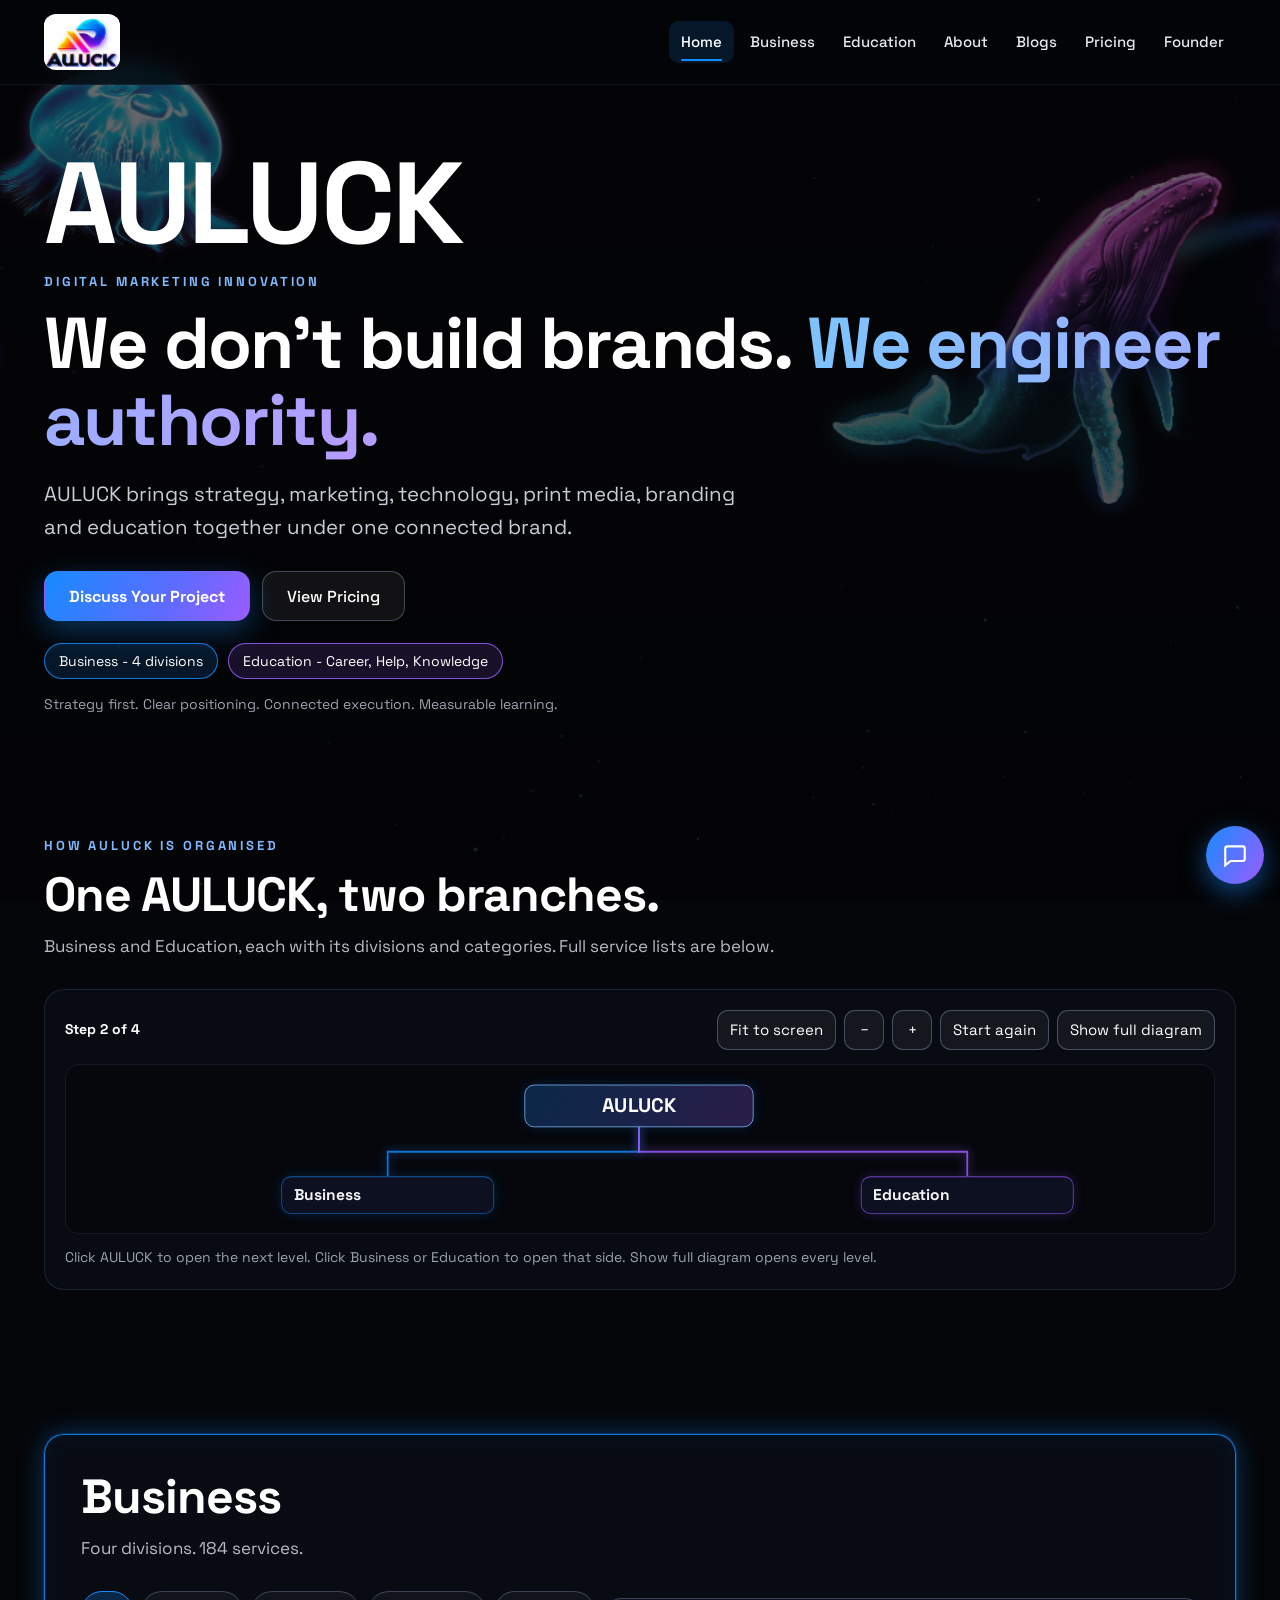
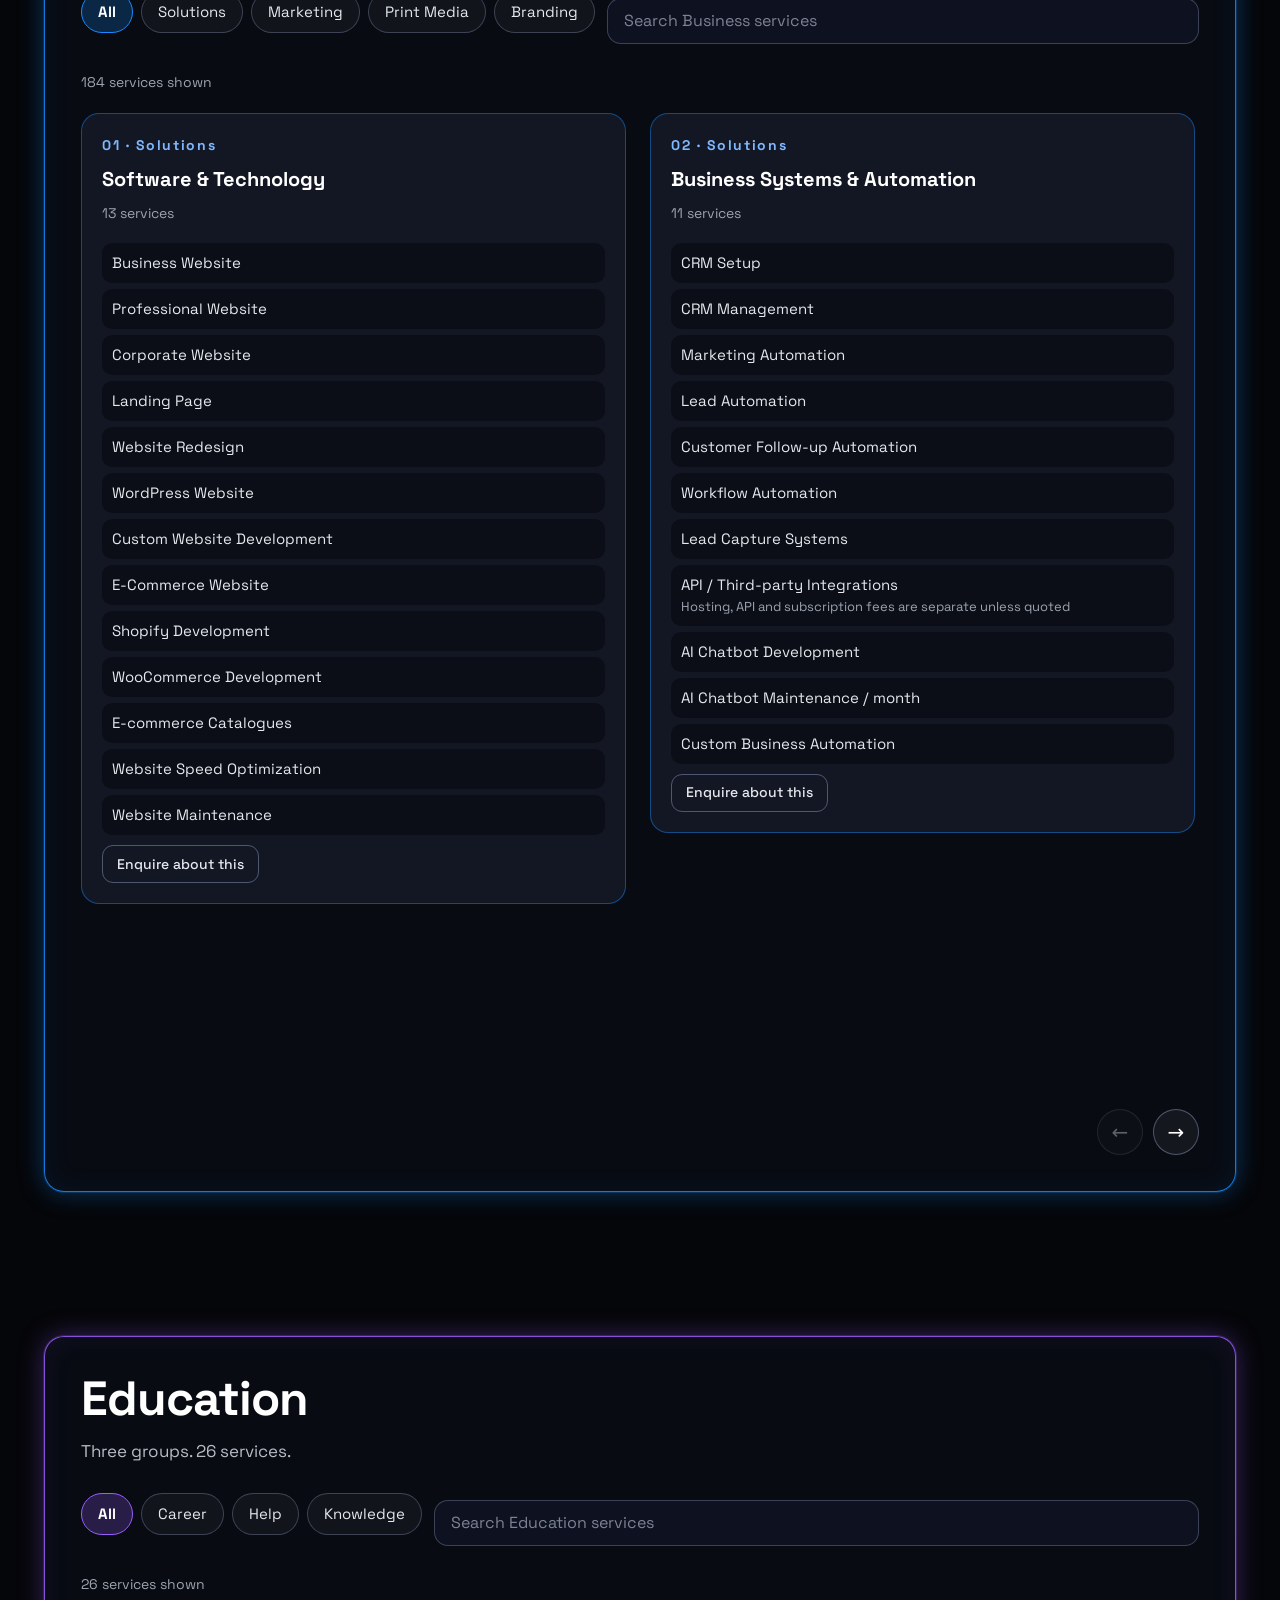
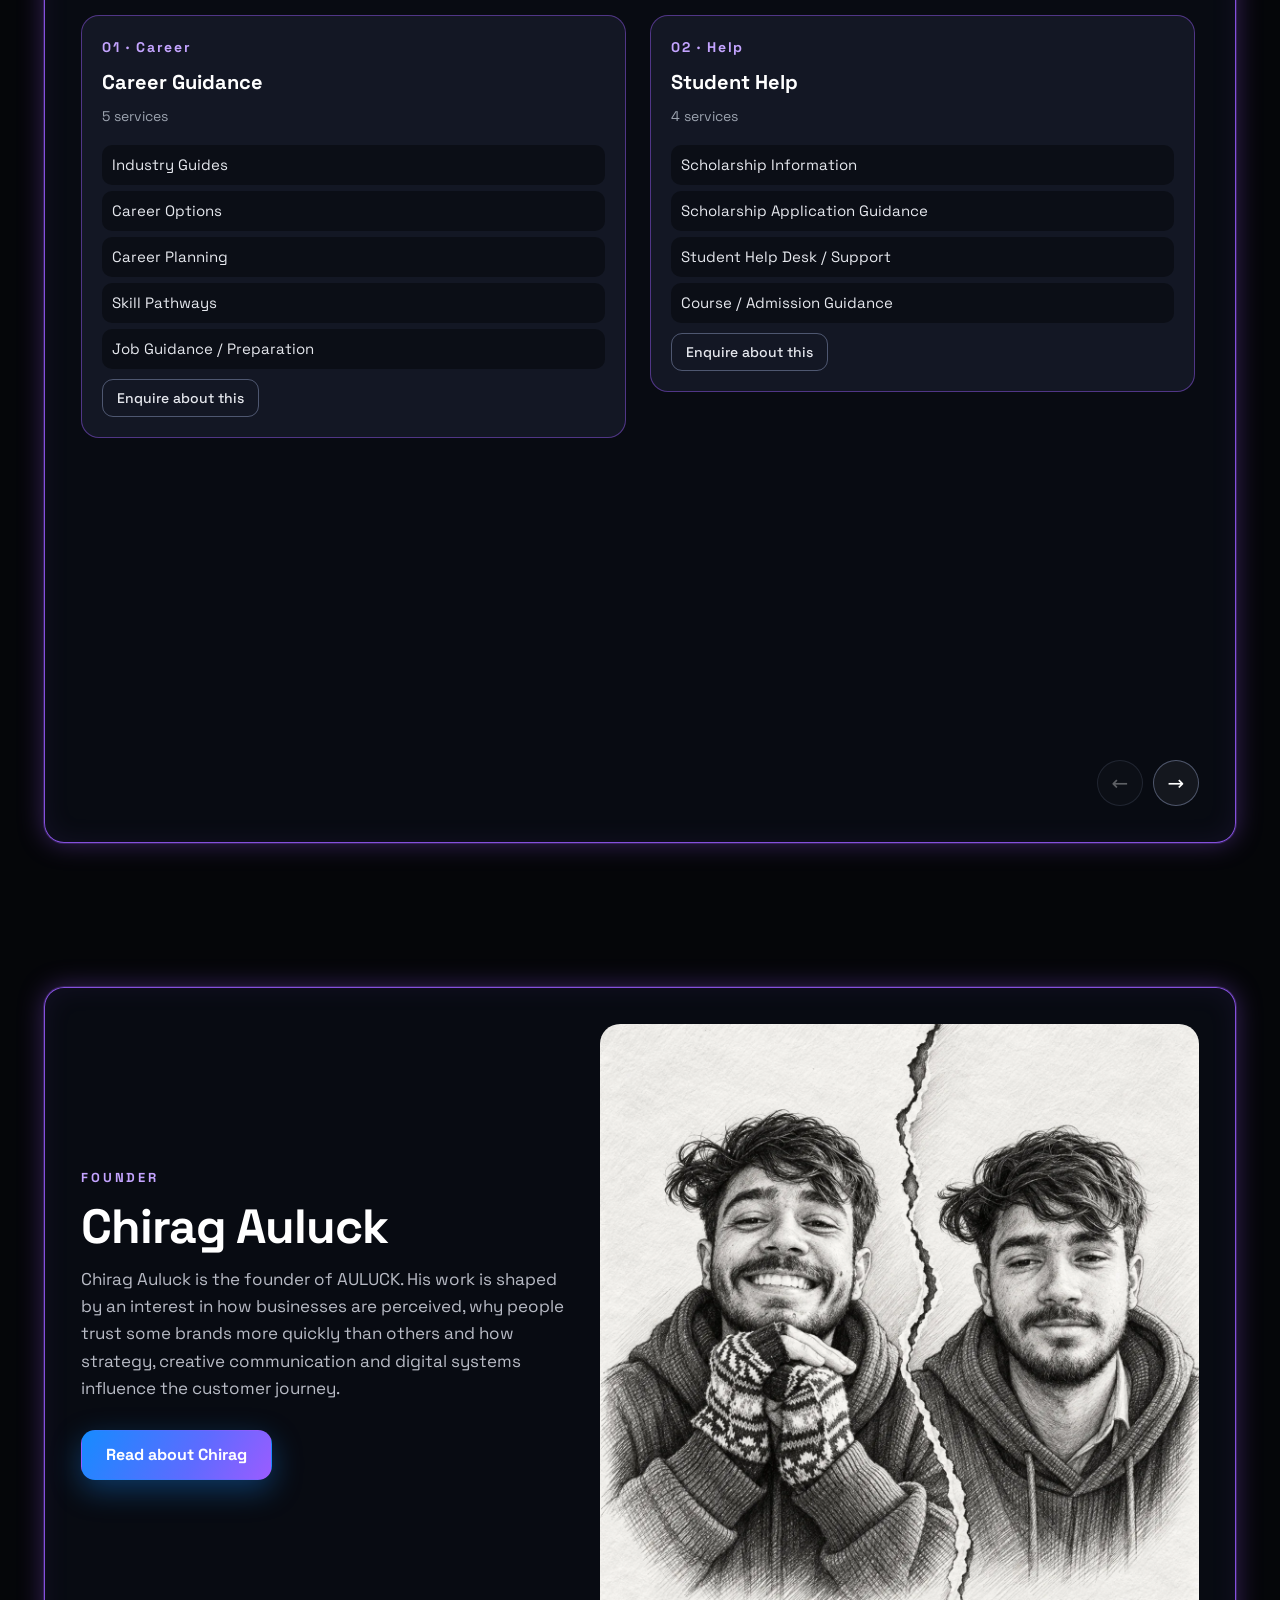
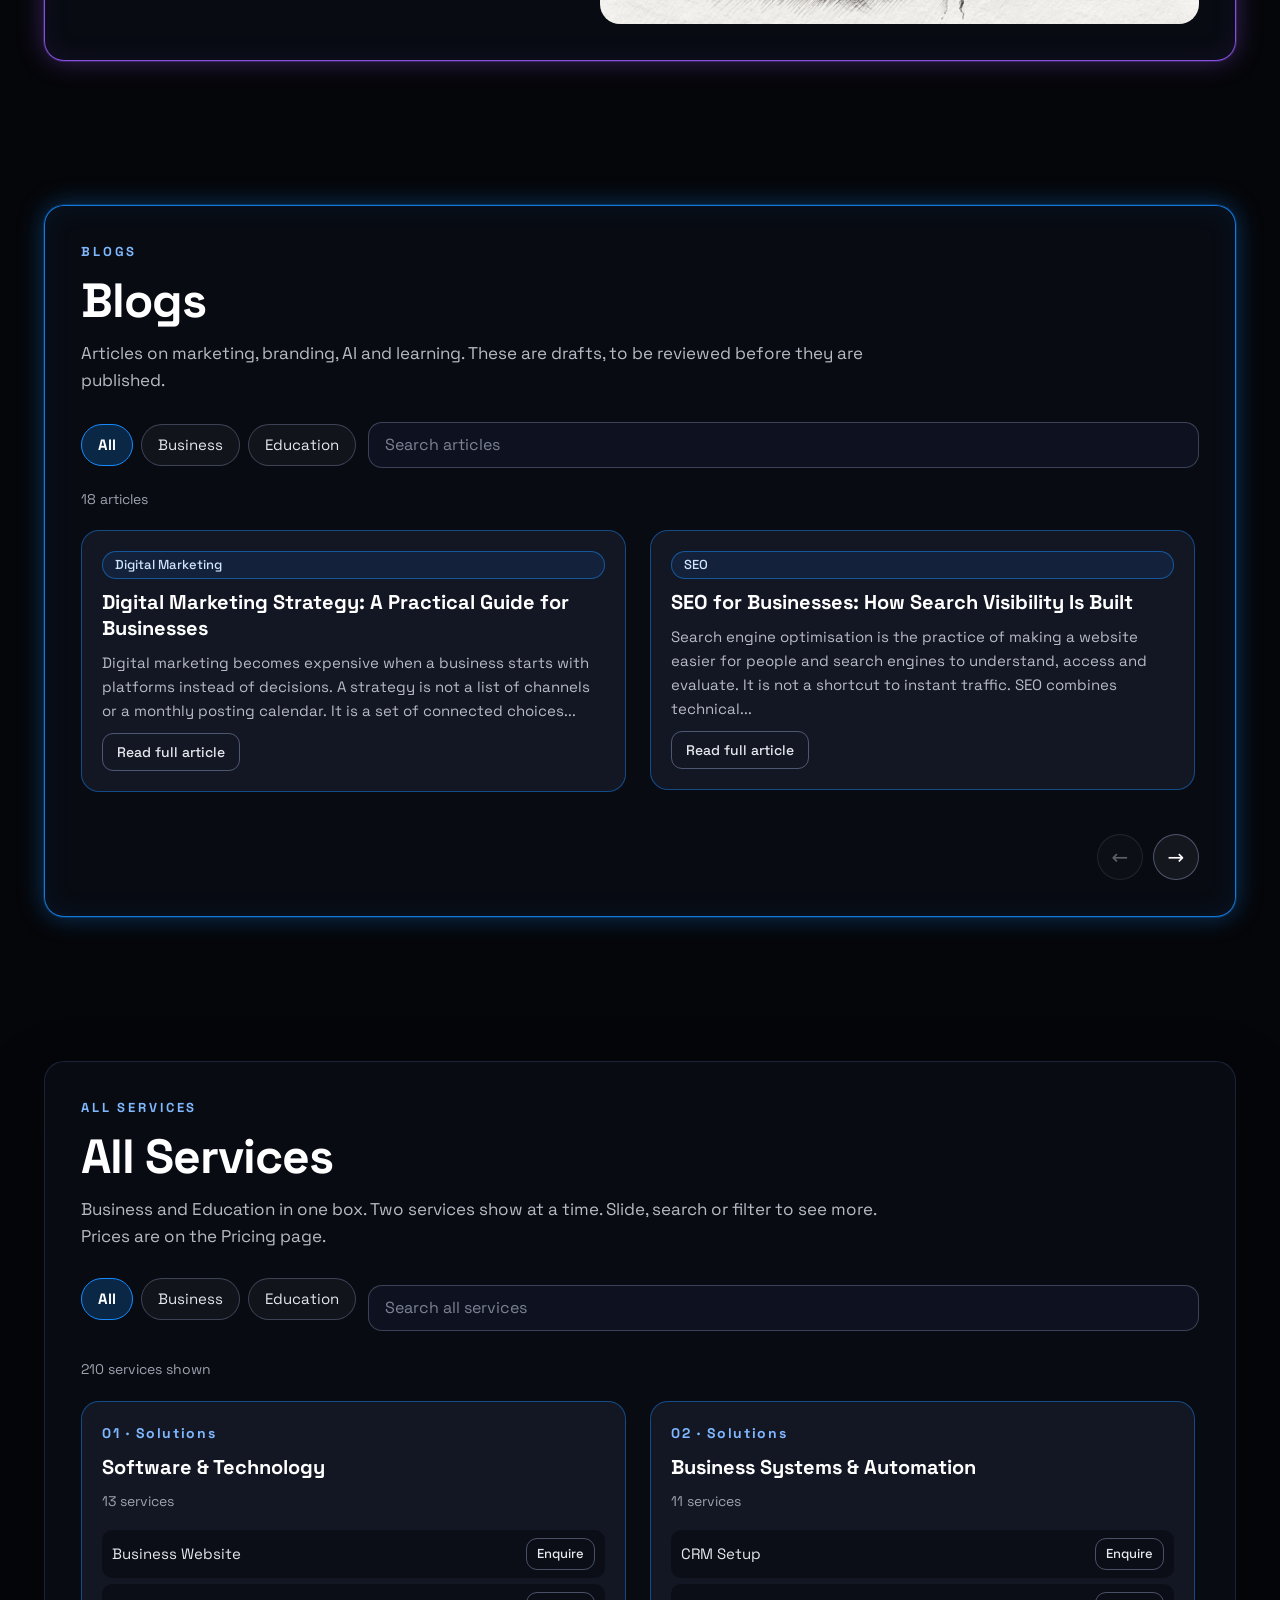
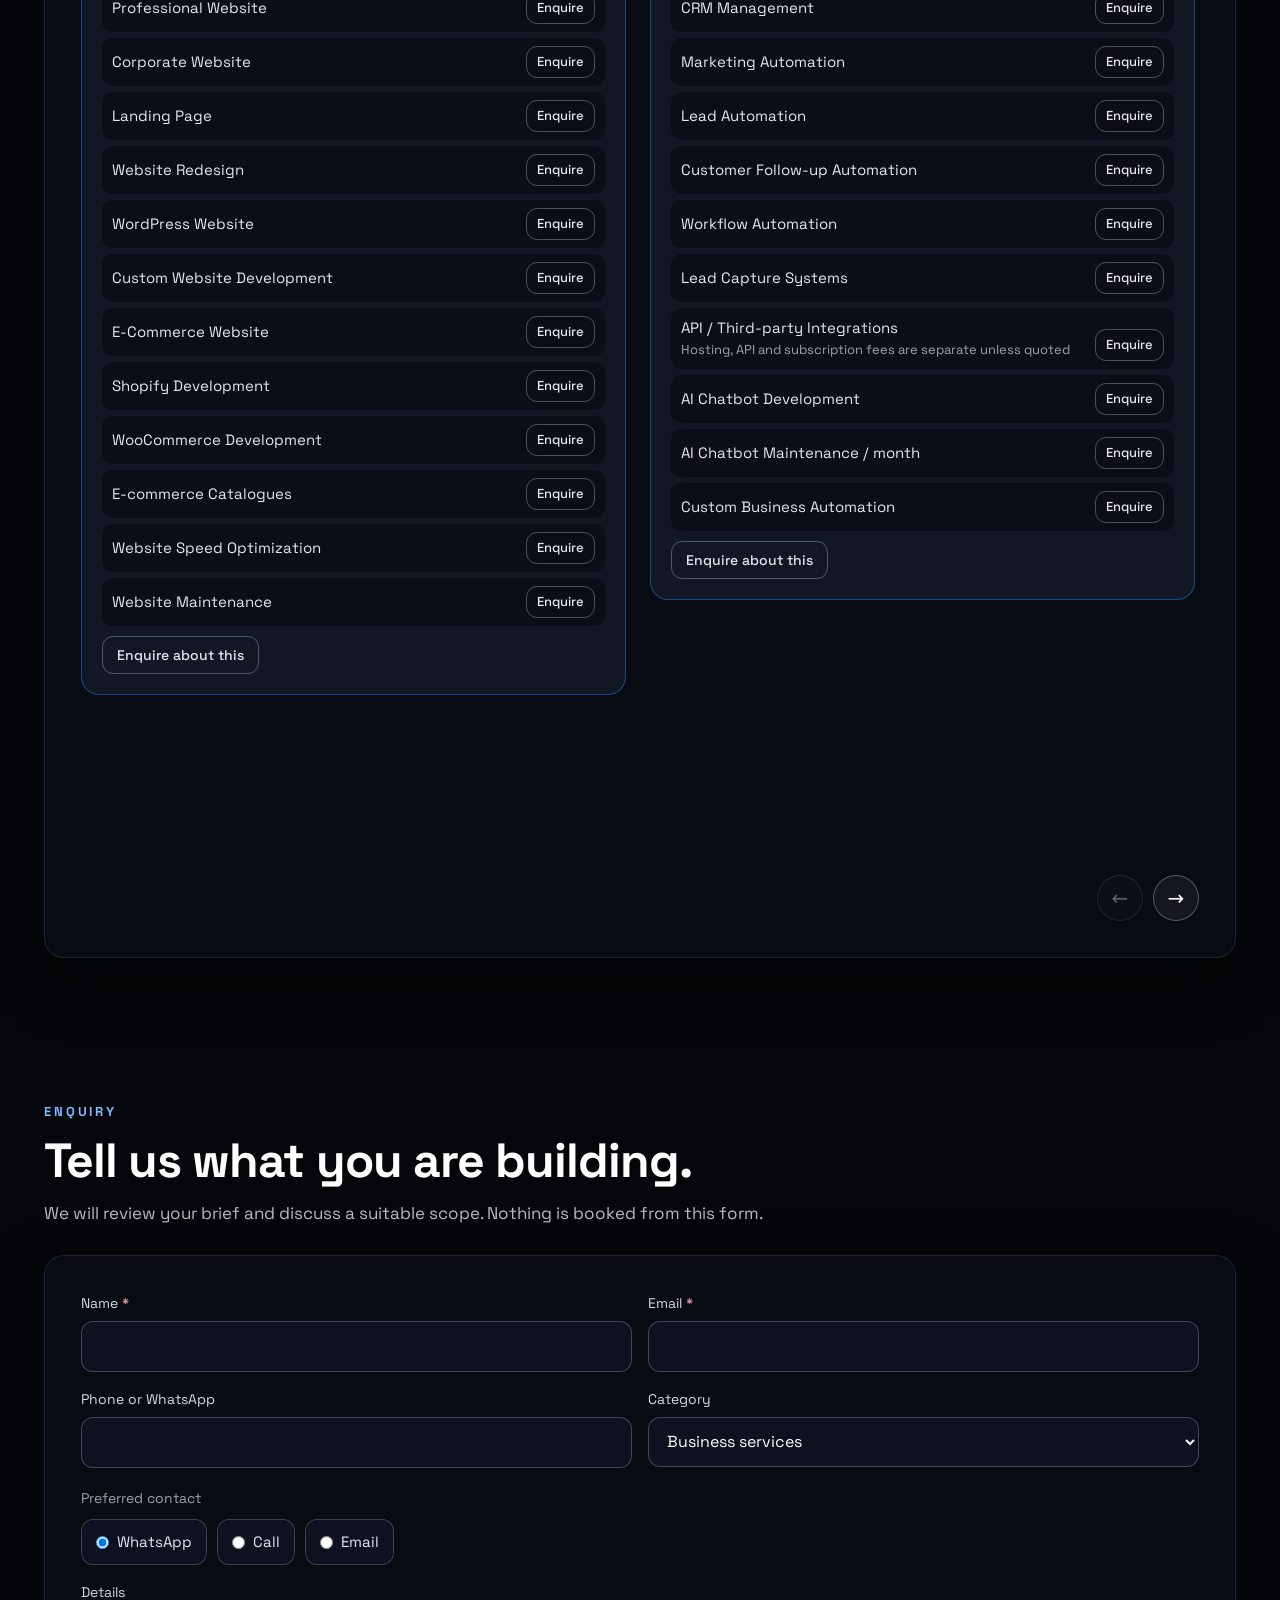
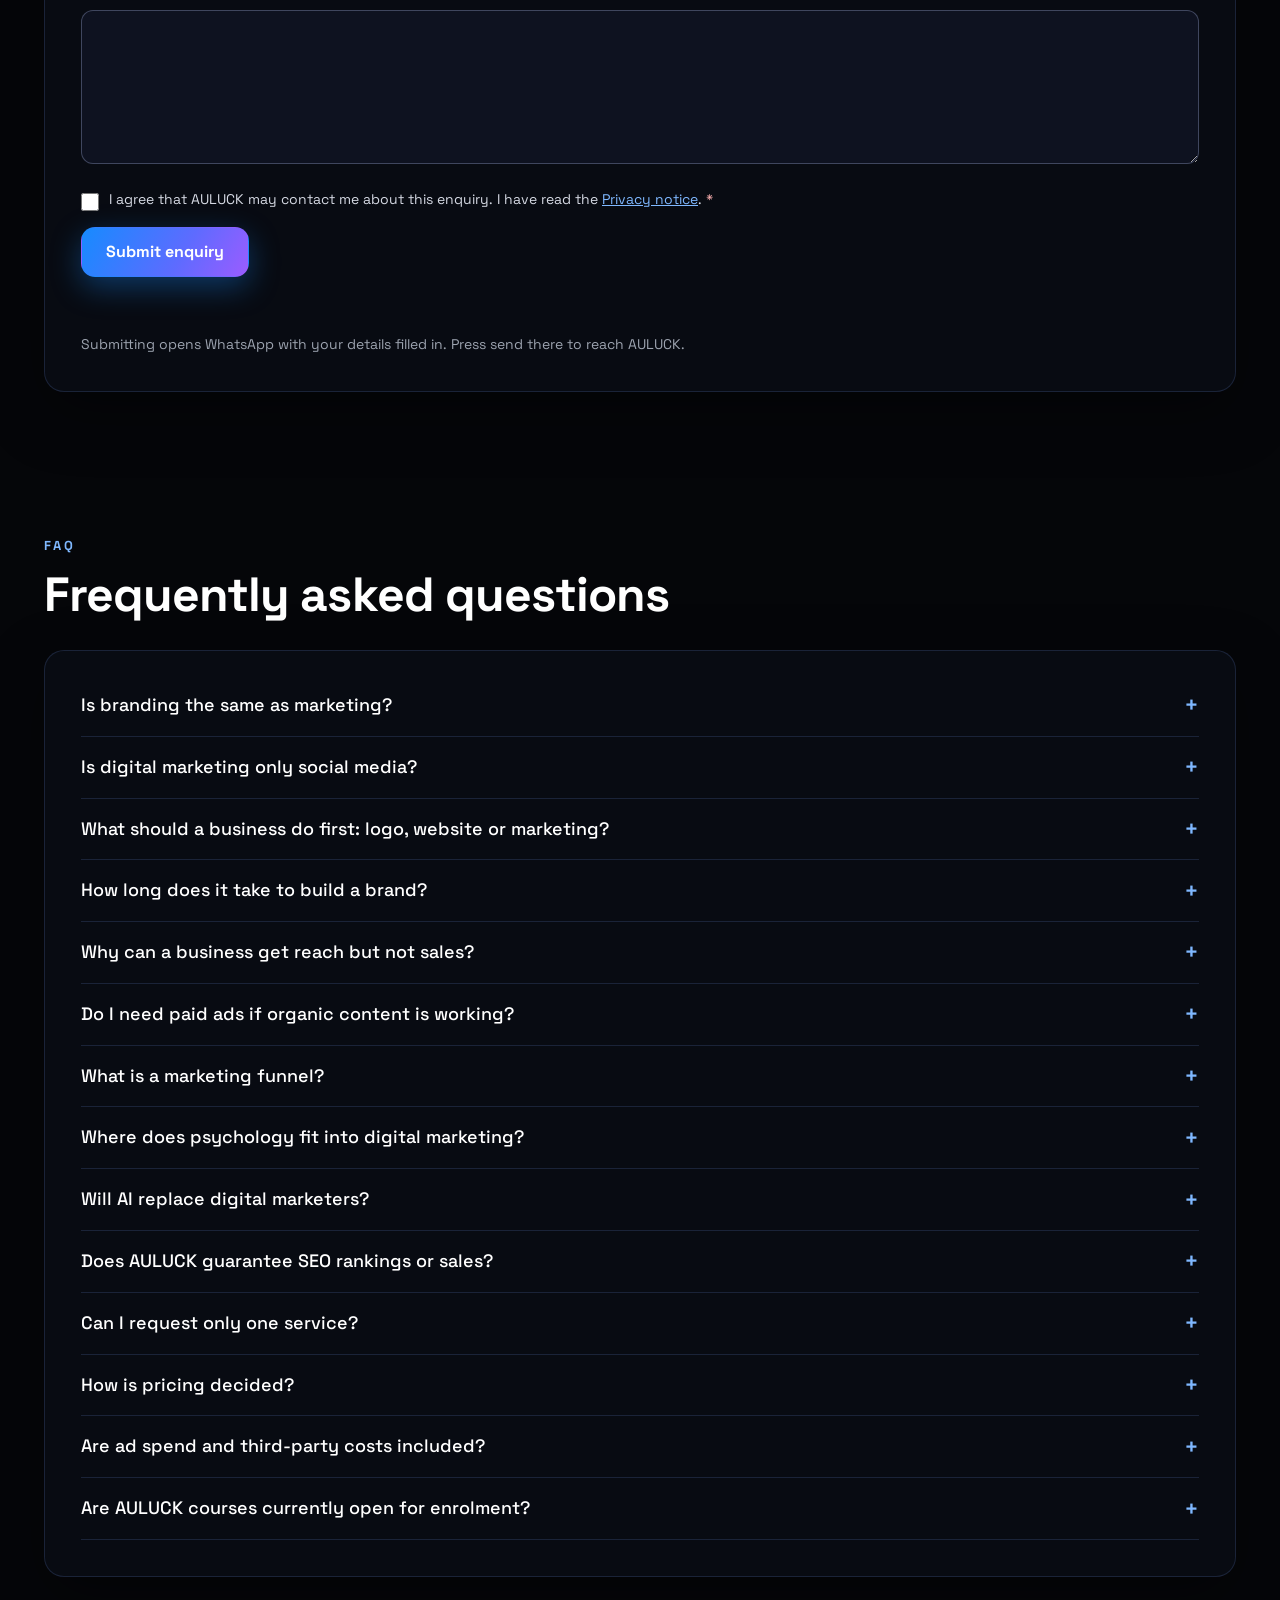
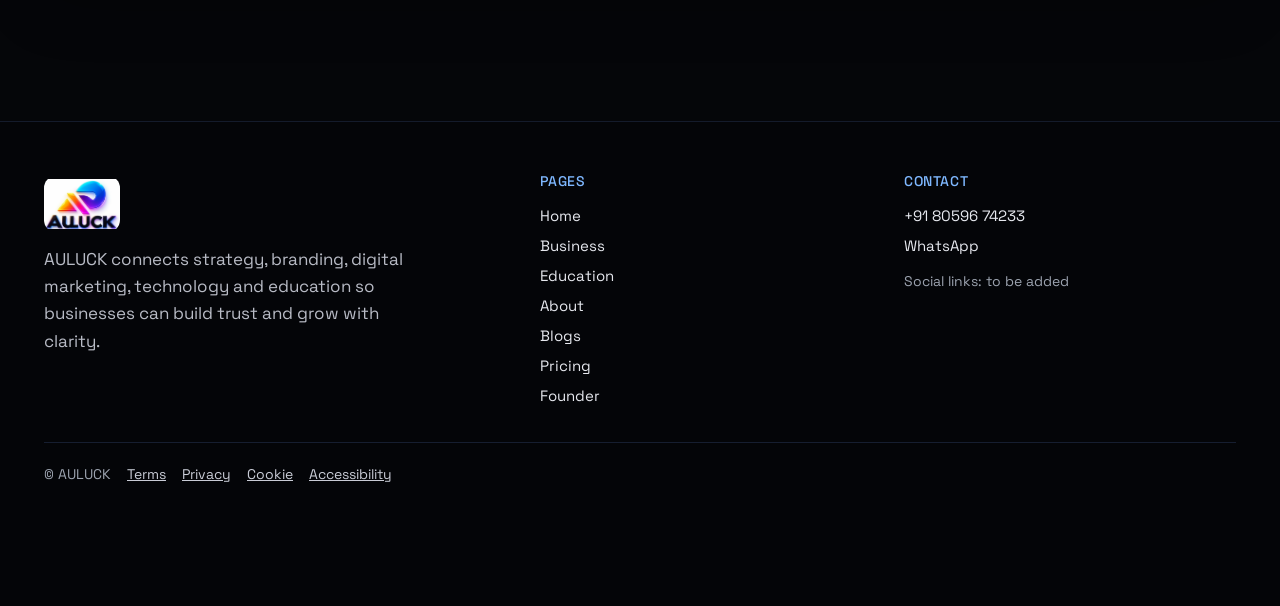
==== commit d0243682: "Publish website pages and assets for GitHub Pages" ====
--- a/index.html
+++ b/index.html
@@ -2,32 +2,42 @@
 <html lang="en">
 <head>
 <meta charset="utf-8">
-<meta name="viewport" content="width=device-width, initial-scale=1">
-<title>AULUCK Digital | Home</title>
-<meta name="description" content="AULUCK Digital: business services, education, blogs and an enquiry form.">
+<meta name="viewport" content="width=device-width,initial-scale=1">
+<title>AULUCK | Digital Marketing, Branding, AI &amp; Growth Solutions</title>
+<meta name="description" content="AULUCK connects strategy, branding, digital marketing, technology, AI and creative execution to help businesses build trust and grow with clarity.">
+<link rel="icon" href="data:,">
 <link rel="stylesheet" href="assets/css/site.css">
 </head>
-<body class="" data-page="home">
+<body data-page="home">
+<canvas id="bg" aria-hidden="true"></canvas>
+<div class="shade" aria-hidden="true"></div>
 <a class="skip" href="#main">Skip to content</a>
-<div class="bg-layer" aria-hidden="true"><img src="assets/img/bg-scroll.png" alt="" style="left:0;top:0;width:100%;height:100%;object-fit:cover"><img src="assets/img/creature-whale-solid.png" alt="" style="right:-40px;top:8%;width:360px"><img src="assets/img/creature-shark-solid.png" alt="" style="left:-60px;top:40%;width:320px"><img src="assets/img/creature-jellyfish-cyan.png" alt="" style="right:6%;top:68%;width:240px"><img src="assets/img/creature-betta-galaxy.png" alt="" style="left:4%;top:20%;width:280px"></div>
-<header class="hdr"><div class="hdr-in"><a class="logo" href="index.html" aria-label="AULUCK Digital home"><img src="assets/img/logo-crop.jpg" alt="AULUCK Digital"></a><button class="menu-btn" id="menu-btn" type="button" aria-label="Open menu" aria-expanded="false" aria-controls="nav"><span></span></button><nav class="nav" id="nav" aria-label="Main"><a href="index.html" aria-current="page">Home</a><a href="business.html">Business</a><a href="education.html">Education</a><a href="about.html">About</a><a href="blogs.html">Blogs</a><a href="pricing.html">Pricing</a><a href="founder.html">Founder</a></nav></div></header>
-<main id="main" class="wrap">
-<section class="hero" aria-labelledby="hero-title"><h1 id="hero-title">AULUCK Digital</h1><p class="lead">Business services, education and ideas in one place. Start with the diagram, then choose a list below.</p><div class="hero-cta"><a class="btn solid" href="pricing.html" data-viewpricing>View Pricing</a><a class="btn" href="#enquire">Send an enquiry</a></div></section>
-<section class="sec" id="diagram-sec" aria-labelledby="diag-title"><div class="sec-head"><h2 class="sec-title" id="diag-title"><svg viewBox="0 0 24 24" aria-hidden="true"><rect x="3" y="7" width="18" height="13" rx="2"/><path d="M9 7V5a2 2 0 0 1 2-2h2a2 2 0 0 1 2 2v2M3 12h18"/></svg>HOW IT FITS</h2><span class="rule"></span></div><div class="diagram" id="diagram-home" data-sides="business,education" data-mode="progressive" data-caption="Start with AULUCK. Each click opens the next level. Show full diagram opens all five steps."></div></section>
-<section class="sec business" id="business" aria-labelledby="biz-title"><div class="sec-head"><h2 class="sec-title" id="biz-title"><svg viewBox="0 0 24 24" aria-hidden="true"><rect x="3" y="7" width="18" height="13" rx="2"/><path d="M9 7V5a2 2 0 0 1 2-2h2a2 2 0 0 1 2 2v2M3 12h18"/></svg>BUSINESS</h2><span class="rule"></span></div><p class="intro">Pick a tab, then tap Enquire beside any service. Prices are on the Pricing page.</p><div class="tabs" id="biz-tabs" role="group" aria-label="Business categories"></div><div class="toolbar"><label class="search"><svg viewBox="0 0 24 24" aria-hidden="true"><circle cx="11" cy="11" r="7"/><path d="M20 20l-4-4"/></svg><input id="biz-q" type="search" placeholder="Search services" aria-label="Search Business categories"></label><span class="count" id="biz-count" aria-live="polite"></span></div><p class="cur" id="biz-current" aria-live="polite"></p><div class="svc-list" id="biz-list"></div><div class="center-btn"><a class="btn solid" href="pricing.html" data-viewpricing>View Pricing</a></div></section>
-<section class="sec education" id="education" aria-labelledby="edu-title"><div class="sec-head"><h2 class="sec-title" id="edu-title"><svg viewBox="0 0 24 24" aria-hidden="true"><path d="M4 20h4L19 9l-4-4L4 16v4z"/><path d="M13.5 6.5l4 4"/></svg>EDUCATION</h2><span class="rule"></span></div><p class="intro">Career, help and knowledge courses. Tap Enquire to ask about any course.</p><div class="tabs" id="edu-tabs" role="group" aria-label="Education areas"></div><div class="toolbar"><label class="search"><svg viewBox="0 0 24 24" aria-hidden="true"><circle cx="11" cy="11" r="7"/><path d="M20 20l-4-4"/></svg><input id="edu-q" type="search" placeholder="Search services" aria-label="Search Education areas"></label><span class="count" id="edu-count" aria-live="polite"></span></div><p class="cur" id="edu-current" aria-live="polite"></p><div class="svc-list" id="edu-list"></div></section>
-<section class="sec" id="founder-teaser" aria-labelledby="ft-title"><div class="teaser"><div class="holo-card"><img src="assets/img/hologram-03.png" alt=""></div><div><h2 id="ft-title">Founder: Chirag Auluck</h2><p>Chirag Auluck is the founder of AULUCK. His work is shaped by an interest in consumer psychology, brand perception and the ways digital communication influences trust.</p><a class="btn" href="founder.html">Read about the founder</a></div></div></section>
-<section class="sec" id="blogs" aria-labelledby="blogs-title"><div class="sec-head"><h2 class="sec-title" id="blogs-title"><svg viewBox="0 0 24 24" aria-hidden="true"><path d="M4 20h4L19 9l-4-4L4 16v4z"/><path d="M13.5 6.5l4 4"/></svg>BLOGS</h2><span class="rule"></span></div><p class="intro">Short reads from the AULUCK content plan. These are drafts; titles are shown, full text is to be added after review.</p><div class="tabs" id="blog-tabs" role="group" aria-label="Blog categories"></div><div class="toolbar"><label class="search"><svg viewBox="0 0 24 24" aria-hidden="true"><circle cx="11" cy="11" r="7"/><path d="M20 20l-4-4"/></svg><input id="blog-q" type="search" placeholder="Search blogs" aria-label="Search blogs"></label><span class="count" id="blog-count" aria-live="polite"></span></div><div class="hscroll-row"><button class="arr" id="blog-prev" type="button" aria-label="Previous blogs"><svg viewBox="0 0 24 24" aria-hidden="true"><path d="M15 5l-7 7 7 7"/></svg></button><div class="hscroll" id="blog-hscroll"></div><button class="arr" id="blog-next" type="button" aria-label="Next blogs"><svg viewBox="0 0 24 24" aria-hidden="true"><path d="M9 5l7 7-7 7"/></svg></button></div><div class="center-btn"><a class="btn solid" href="blogs.html">View All blogs</a></div></section>
-<section class="sec" id="all-services" aria-labelledby="all-title"><div class="sec-head"><h2 class="sec-title" id="all-title"><svg viewBox="0 0 24 24" aria-hidden="true"><rect x="3" y="7" width="18" height="13" rx="2"/><path d="M9 7V5a2 2 0 0 1 2-2h2a2 2 0 0 1 2 2v2M3 12h18"/></svg>ALL SERVICES</h2><span class="rule"></span></div><p class="intro">Every Business and Education service in one list. No prices here; see the Pricing page.</p><div class="tabs" id="all-tabs" role="group" aria-label="All services"></div><div class="toolbar"><label class="search"><svg viewBox="0 0 24 24" aria-hidden="true"><circle cx="11" cy="11" r="7"/><path d="M20 20l-4-4"/></svg><input id="all-q" type="search" placeholder="Search services" aria-label="Search All services"></label><span class="count" id="all-count" aria-live="polite"></span></div><p class="cur" id="all-current" aria-live="polite"></p><div class="svc-list" id="all-list"></div></section>
-<section class="sec" id="enquire" aria-labelledby="enq-title"><div class="enquire"><h2 id="enq-title">Send an enquiry</h2><p class="intro">Tell us what you need. We reply by email or on WhatsApp.</p><form id="enq-form" novalidate><div class="form-grid"><div class="field"><label for="f-name">Name</label><input id="f-name" name="name" required autocomplete="name"></div><div class="field"><label for="f-email">Email</label><input id="f-email" name="email" type="email" required autocomplete="email"></div><div class="field"><label for="f-phone">Phone or WhatsApp</label><input id="f-phone" name="phone" type="tel" required autocomplete="tel"></div><div class="field"><label for="f-cat">Category</label><select id="f-cat" name="category" required><option value="">Choose one</option><option value="Business services">Business services</option><option value="Education">Education</option><option value="Pricing question">Pricing question</option><option value="Blogs and articles">Blogs and articles</option><option value="Something else">Something else</option></select></div><div class="field full"><span class="lbl" id="pref-lbl">Preferred contact method</span><div class="radios" role="radiogroup" aria-labelledby="pref-lbl"><label><input type="radio" name="contact" value="WhatsApp" checked> WhatsApp</label><label><input type="radio" name="contact" value="Phone call"> Phone call</label><label><input type="radio" name="contact" value="Email"> Email</label></div></div><div class="field full"><label for="f-details">Details</label><textarea id="f-details" name="details" required></textarea></div><div class="full"><label class="consent"><input type="checkbox" name="consent" required> I agree that AULUCK may contact me about this enquiry.</label></div></div><button class="btn solid" type="submit">Submit</button><p class="form-msg" id="form-msg" role="status" aria-live="polite"></p></form></div></section>
-<section class="sec" id="faq" aria-labelledby="faq-title"><h2 class="sec-title" id="faq-title">FAQ</h2><div class="faqs"><details class="faq"><summary>What does AULUCK offer?</summary><p>Business services in four divisions (Solutions, Marketing, Print Media and Branding), and education in three areas (Career, Help and Knowledge). Use the lists above to find what you need.</p></details><details class="faq"><summary>Where can I see prices?</summary><p>Only on the Pricing page. Some prices are shown as "To be confirmed", and some services are quoted after a short talk with AULUCK.</p></details><details class="faq"><summary>How do I get in touch?</summary><p>Use the floating Call or WhatsApp button, or send the enquiry form on this page.</p></details></div></section>
+<header class="top"><div class="wrap"><div class="bar"><a class="logo" href="index.html" aria-label="AULUCK home"><img src="assets/img/logo-crop.jpg" alt="AULUCK logo" width="76" height="56"></a><button class="menu-btn" type="button" aria-expanded="false" aria-controls="site-nav">Menu</button><nav class="main" id="site-nav" aria-label="Main"><a href="index.html" aria-current="page">Home</a><a href="business.html">Business</a><a href="education.html">Education</a><a href="about.html">About</a><a href="blogs.html">Blogs</a><a href="pricing.html">Pricing</a><a href="founder.html">Founder</a></nav></div></div></header>
+<main id="main">
+<section class="hero"><div class="wrap hero-grid no-art"><div><div class="brand-big">AULUCK</div><div class="eyebrow">DIGITAL MARKETING INNOVATION</div><h1>We don&rsquo;t build brands. <span class="grad">We engineer authority.</span></h1><p class="lead" style="margin-top:20px">AULUCK brings strategy, marketing, technology, print media, branding and education together under one connected brand.</p><div class="btn-row"><a class="btn p" href="#enquiry">Discuss Your Project</a><a class="btn s" href="#services">View Pricing</a></div><div class="chips"><a class="chip b" href="#structure">Business - 4 divisions</a><a class="chip e" href="#structure">Education - Career, Help, Knowledge</a></div><p class="note" style="margin-top:14px">Strategy first. Clear positioning. Connected execution. Measurable learning.</p></div></div></section>
+<section class="sec" id="structure"><div class="wrap"><div class="sec-head"><div class="eyebrow">How AULUCK is organised</div><h2>One AULUCK, two branches.</h2><p>Business and Education, each with its divisions and categories. Full service lists are below.</p></div><div class="dg " data-dg="both"><div class="dg-bar"><div class="crumb">AULUCK</div><div class="dg-ctrl"><button type="button" data-dgc="fit">Fit to screen</button><button type="button" data-dgc="out" aria-label="Zoom out">&minus;</button><button type="button" data-dgc="in" aria-label="Zoom in">+</button><button type="button" data-dgc="reset">Start again</button><button type="button" data-dgc="all">Show full diagram</button></div></div><div class="dg-stage"><div class="dg-sizer"><div class="dg-canvas"></div></div></div><p class="dg-note">Click AULUCK to open the next level. Click Business or Education to open that side. Show full diagram opens every level.</p></div>
+</div></section>
+<section class="sec" id="business"><div class="wrap"><div class="box ring-b"><div class="sec-head"><h2>Business</h2><p>Four divisions. 184 services.</p></div><div class="svc" data-svc="business" data-mode="slider"><div class="toolbar"><div class="svc-tabs-host seg"></div><div class="search"><input type="search" aria-label="Search Business services" placeholder="Search Business services"></div></div><p class="count"></p><div class="svc-host"></div></div>
+</div></div></section>
+<section class="sec" id="education"><div class="wrap"><div class="box ring-e"><div class="sec-head"><h2>Education</h2><p>Three groups. 26 services.</p></div><div class="svc" data-svc="education" data-mode="slider"><div class="toolbar"><div class="svc-tabs-host seg"></div><div class="search"><input type="search" aria-label="Search Education services" placeholder="Search Education services"></div></div><p class="count"></p><div class="svc-host"></div></div>
+</div></div></section>
+<section class="sec"><div class="wrap"><div class="box ring-e"><div class="founder-grid" style="gap:28px"><div><div class="eyebrow pu">Founder</div><h2>Chirag Auluck</h2><p style="margin-top:12px">Chirag Auluck is the founder of AULUCK. His work is shaped by an interest in how businesses are perceived, why people trust some brands more quickly than others and how strategy, creative communication and digital systems influence the customer journey.</p><div class="btn-row"><a class="btn p" href="founder.html">Read about Chirag</a></div></div><figure class="hero-art plain-img" style="aspect-ratio:1254/1254"><img src="assets/img/founder-chirag.webp" alt="Chirag Auluck, founder of AULUCK" decoding="async"></figure></div></div></div></section>
+<section class="sec" id="blogs"><div class="wrap"><div class="box ring-b" data-blogs data-mode="slider"><div class="sec-head"><div class="eyebrow">Blogs</div><h2>Blogs</h2><p>Articles on marketing, branding, AI and learning. These are drafts, to be reviewed before they are published.</p></div><div class="toolbar"><div class="blog-tabs seg"></div><div class="search"><input type="search" aria-label="Search articles" placeholder="Search articles"></div></div><p class="count"></p><div class="blog-host"></div></div></div></section>
+<section class="sec" id="services"><div class="wrap"><div class="box"><div class="sec-head"><div class="eyebrow">All services</div><h2>All Services</h2><p>Business and Education in one box. Two services show at a time. Slide, search or filter to see more. Prices are on the Pricing page.</p></div><div class="svc" data-svc="all" data-mode="slider"><div class="toolbar"><div class="svc-tabs-host seg"></div><div class="search"><input type="search" aria-label="Search all services" placeholder="Search all services"></div></div><p class="count"></p><div class="svc-host"></div></div>
+</div></div></section>
+<section class="sec" id="enquiry"><div class="wrap"><div class="sec-head"><div class="eyebrow">Enquiry</div><h2>Tell us what you are building.</h2><p>We will review your brief and discuss a suitable scope. Nothing is booked from this form.</p></div><div class="box"><form class="enq" novalidate><div><label for="e-name">Name <span class="req">*</span></label><input class="field" id="e-name" name="name" required autocomplete="name"></div><div><label for="e-email">Email <span class="req">*</span></label><input class="field" id="e-email" name="email" type="email" required autocomplete="email"></div><div><label for="e-phone">Phone or WhatsApp</label><input class="field" id="e-phone" name="phone" type="tel" autocomplete="tel"></div><div><label for="e-cat">Category</label><select class="field" id="e-cat" name="category"><option>Business services</option><option>Education</option><option>Not sure yet</option></select></div><div class="full"><span class="note">Preferred contact</span><div class="radios" style="margin-top:8px"><label><input type="radio" name="contact" value="WhatsApp" checked> WhatsApp</label><label><input type="radio" name="contact" value="Call"> Call</label><label><input type="radio" name="contact" value="Email"> Email</label></div></div><div class="full"><label for="e-details">Details</label><textarea class="field" id="e-details" name="details" rows="5"></textarea></div><div class="full consent"><input type="checkbox" id="e-consent" name="consent" required><label for="e-consent" style="margin:0">I agree that AULUCK may contact me about this enquiry. I have read the <button type="button" data-legal="privacy" style="background:none;border:0;color:#7FB8FF;text-decoration:underline;cursor:pointer;font:inherit;padding:0">Privacy notice</button>. <span class="req">*</span></label></div><div class="full btn-row" style="margin-top:0"><button class="btn p" type="submit">Submit enquiry</button></div><p class="form-status full" aria-live="polite"></p><p class="enq-note full">Submitting opens WhatsApp with your details filled in. Press send there to reach AULUCK.</p></form></div></div></section>
+<section class="sec" id="faq"><div class="wrap"><div class="sec-head"><div class="eyebrow">FAQ</div><h2>Frequently asked questions</h2></div><div class="box"><details class="faq"><summary>Is branding the same as marketing?</summary><p>No. Branding shapes identity, meaning, recognition and expectations. Marketing is the broader system of understanding demand, creating value, communicating an offer and reaching customers. Branding supports marketing, but the two are not interchangeable.</p></details><details class="faq"><summary>Is digital marketing only social media?</summary><p>No. Digital marketing includes search, websites, analytics, email, paid media, social platforms, marketplaces, CRM and other digital touchpoints. Social media is one channel within a wider customer journey.</p></details><details class="faq"><summary>What should a business do first: logo, website or marketing?</summary><p>Start with strategic clarity. Define the audience, problem, offer and positioning. Then build the identity and digital assets that communicate that strategy. The right order depends on the business and its current assets.</p></details><details class="faq"><summary>How long does it take to build a brand?</summary><p>A visual identity can be produced within an agreed project schedule. Brand strength takes longer because memory, trust and reputation develop through repeated exposure and customer experience. Separate asset-production timelines from long-term market perception.</p></details><details class="faq"><summary>Why can a business get reach but not sales?</summary><p>Reach is an attention measure. Sales also depend on relevance, offer quality, trust, price, timing, friction, lead quality and the sales process. Review the full journey rather than assuming more reach will solve the problem.</p></details><details class="faq"><summary>Do I need paid ads if organic content is working?</summary><p>Not automatically. Organic and paid channels have different roles. The right mix depends on the objective, economics, audience behaviour and maturity of the offer. Advertising should be tested with a clear budget and reliable tracking.</p></details><details class="faq"><summary>What is a marketing funnel?</summary><p>A funnel describes the journey from awareness and consideration to conversion and retention. It helps a business identify where suitable customers are getting stuck and what should be improved.</p></details><details class="faq"><summary>Where does psychology fit into digital marketing?</summary><p>Psychology helps explain attention, perception, trust, comparison, decision friction and memory. It should be applied ethically to improve clarity and relevance, not to deceive or pressure customers.</p></details><details class="faq"><summary>Will AI replace digital marketers?</summary><p>AI can accelerate parts of research, production, analysis and operations. It does not remove the need for market judgement, positioning, commercial thinking, verification, creativity and relationship management.</p></details><details class="faq"><summary>Does AULUCK guarantee SEO rankings or sales?</summary><p>No. Search rankings, reach, leads and sales depend on multiple factors outside any one provider’s control. AULUCK should agree scope, measurement and reporting, but must not guarantee a fixed outcome.</p></details><details class="faq"><summary>Can I request only one service?</summary><p>Yes. A project can be scoped around an individual service or a combination of capabilities where the requirements justify it.</p></details><details class="faq"><summary>How is pricing decided?</summary><p>Starting prices are on the Pricing page. Services with a fixed starting price show it there, and services that need a scope are marked Get Quote. Prices are to be confirmed by AULUCK. Quotes depend on scope, deliverables, complexity, timeline and third-party costs.</p></details><details class="faq"><summary>Are ad spend and third-party costs included?</summary><p>They are separate unless the written quotation specifically includes them. This may include media spend, influencer fees, printing, domain, hosting, software, APIs, subscriptions and other external costs.</p></details><details class="faq"><summary>Are AULUCK courses currently open for enrolment?</summary><p>Course materials and course portfolio are reported prepared. Current enrolment status, launch dates, fees, course format and certificate policy must be confirmed on the relevant course page before a learner registers.</p></details></div></div></section>
 
 </main>
-<footer class="foot"><div class="foot-in"><div><p><strong>AULUCK Digital</strong><br>Founder: Chirag Auluck<br>Services for businesses, education and creators.</p></div><div><h4>Pages</h4><ul><li><a href="index.html">Home</a></li><li><a href="business.html">Business</a></li><li><a href="education.html">Education</a></li><li><a href="about.html">About</a></li><li><a href="blogs.html">Blogs</a></li><li><a href="pricing.html">Pricing</a></li><li><a href="founder.html">Founder</a></li></ul></div><div><h4>Contact</h4><ul><li><a href="mailto:" data-email></a></li><li><a href="tel:" data-tel><span data-phone></span></a></li><li><a href="#" data-wa-link target="_blank" rel="noopener">WhatsApp us</a></li></ul></div><div><h4>Follow</h4><ul><li>Instagram: link to be added</li><li>YouTube: link to be added</li><li>LinkedIn: link to be added</li></ul><div class="legal"><button type="button" data-legal="Terms">Terms</button><button type="button" data-legal="Privacy">Privacy</button><button type="button" data-legal="Cookie">Cookie</button><button type="button" data-legal="Accessibility">Accessibility</button></div></div></div><div class="foot-bottom">&copy; 2026 AULUCK Digital. All rights reserved.</div></footer>
-<div class="fab"><div class="fab-items" id="fab-items" hidden><a class="f-call" href="tel:" data-tel><svg viewBox="0 0 24 24" aria-hidden="true"><path d="M5 4h4l2 5-2.5 1.5a11 11 0 0 0 5 5L15 13l5 2v4a2 2 0 0 1-2 2A16 16 0 0 1 3 6a2 2 0 0 1 2-2z"/></svg>Call</a><a class="f-wa" href="#" data-wa-link target="_blank" rel="noopener"><svg viewBox="0 0 24 24" aria-hidden="true"><path d="M4 20l1.2-3.6A8 8 0 1 1 8.2 19L4 20z"/><path d="M9 9c0 3 3 6 6 6l1-1.5-2-1-1 1c-1-.5-2-1.5-2.5-2.5l1-1-1-2L9 9z"/></svg>WhatsApp</a></div><button class="fab-main" id="fab-main" type="button" aria-expanded="false" aria-controls="fab-items" aria-label="Call or WhatsApp us"><svg viewBox="0 0 24 24" aria-hidden="true"><path d="M5 4h4l2 5-2.5 1.5a11 11 0 0 0 5 5L15 13l5 2v4a2 2 0 0 1-2 2A16 16 0 0 1 3 6a2 2 0 0 1 2-2z"/></svg></button></div>
-<div class="modal" id="modal" role="dialog" aria-modal="true" aria-hidden="true" aria-labelledby="dlg-title"><div class="dialog"><div class="dlg-head"><div><h2 id="dlg-title"></h2><p class="sub" id="dlg-sub"></p></div><button class="x" id="dlg-close" type="button" aria-label="Close">&times;</button></div><div class="dlg-body" id="dlg-body"></div></div></div>
+<footer class="site"><div class="wrap"><div class="foot-grid"><div><a class="logo" href="index.html" aria-label="AULUCK home"><img src="assets/img/logo-crop.jpg" alt="AULUCK logo" width="76" height="56"></a><p style="margin-top:14px;max-width:360px">AULUCK connects strategy, branding, digital marketing, technology and education so businesses can build trust and grow with clarity.</p></div><div><h5>Pages</h5><a href="index.html">Home</a><a href="business.html">Business</a><a href="education.html">Education</a><a href="about.html">About</a><a href="blogs.html">Blogs</a><a href="pricing.html">Pricing</a><a href="founder.html">Founder</a></div><div><h5>Contact</h5><a data-tel href="tel:+918059674233">+91 80596 74233</a><a data-wa href="https://wa.me/918059674233">WhatsApp</a><p class="note" style="margin-top:12px">Social links: to be added</p></div></div><div class="legal-row"><span>&copy; AULUCK</span><button type="button" data-legal="terms">Terms</button><button type="button" data-legal="privacy">Privacy</button><button type="button" data-legal="cookie">Cookie</button><button type="button" data-legal="access">Accessibility</button></div></div></footer>
+<div class="fab">
+<div class="fab-menu" id="fab-menu" hidden><a data-tel href="tel:+918059674233">Call AULUCK</a><a data-wa href="https://wa.me/918059674233">WhatsApp AULUCK</a></div>
+<button class="fab-btn" type="button" aria-expanded="false" aria-controls="fab-menu" aria-label="Call or WhatsApp AULUCK"><svg viewBox="0 0 24 24" fill="none" stroke="currentColor" stroke-width="2" aria-hidden="true"><path d="M21 15.5a2 2 0 0 1-2 2H8l-5 4V6a2 2 0 0 1 2-2h14a2 2 0 0 1 2 2z"/></svg></button></div>
+<div id="modal" class="modal" role="dialog" aria-modal="true" aria-labelledby="modal-title" hidden><div class="modal-box"><div class="modal-top"><div id="modal-tag"></div><button class="modal-x" type="button" aria-label="Close">&times;</button></div><div class="modal-scroll" id="modal-scroll"><h2 id="modal-title"></h2><div id="modal-body"></div></div><div class="modal-foot" id="modal-foot"></div></div></div>
+<script src="assets/js/bg.js"></script>
 <script src="assets/js/config.js"></script>
 <script src="assets/js/data.js"></script>
 <script src="assets/js/app.js"></script>
+<noscript><p class="wrap" style="padding-top:20px">Some lists and the diagram need JavaScript. The main text of each page is still here.</p></noscript>
 </body>
 </html>
--- a/assets/css/site.css
+++ b/assets/css/site.css
@@ -1,313 +1,356 @@
-@font-face { font-family: 'SG'; src: url('../fonts/sg400.ttf') format('truetype'); font-weight: 400; font-display: swap; }
-@font-face { font-family: 'SG'; src: url('../fonts/sg500.ttf') format('truetype'); font-weight: 500; font-display: swap; }
-@font-face { font-family: 'SG'; src: url('../fonts/sg700.ttf') format('truetype'); font-weight: 700; font-display: swap; }
-
-:root {
-  --black: #050609;
-  --surface: #101522;
-  --surface2: #151A27;
-  --panel: rgba(21, 26, 39, .94);
-  --line: rgba(255, 255, 255, .12);
-  --blue: #168BFF;
-  --cyan: #4FD8FF;
-  --purple: #9B5CFF;
-  --text: #F4F5F7;
-  --text2: #B8BBC5;
-  --wa: #25D366;
-  --acc: #168BFF;
-  --max: 1200px;
-}
-
-* { box-sizing: border-box; }
-[hidden] { display: none !important; }
-html { scroll-behavior: smooth; -webkit-text-size-adjust: 100%; }
-[id] { scroll-margin-top: 90px; }
-body {
-  margin: 0;
-  font-family: 'SG', system-ui, -apple-system, 'Segoe UI', sans-serif;
-  font-weight: 400;
-  background: var(--black);
-  color: var(--text);
-  line-height: 1.55;
-  font-size: 16px;
-  overflow-x: hidden;
-}
-body.lock { overflow: hidden; }
-body.business, .sec.business { --acc: var(--blue); }
-body.education, .sec.education { --acc: var(--purple); }
-img { max-width: 100%; display: block; }
-a { color: var(--cyan); }
-h1, h2, h3, h4, h5 { line-height: 1.2; margin: 0 0 .5em; font-weight: 700; }
-p { margin: 0 0 .9em; }
-button, input, select, textarea { font: inherit; color: inherit; }
-svg { width: 20px; height: 20px; fill: none; stroke: currentColor; stroke-width: 2; stroke-linecap: round; stroke-linejoin: round; flex: none; }
-.sr { position: absolute !important; width: 1px; height: 1px; overflow: hidden; clip: rect(0 0 0 0); white-space: nowrap; }
-.skip { position: absolute; left: 12px; top: -60px; z-index: 200; background: var(--text); color: var(--black); padding: 8px 12px; border-radius: 8px; }
-.skip:focus { top: 12px; }
-:focus-visible { outline: 2px solid var(--cyan); outline-offset: 2px; }
-
-/* Background creatures, dimmed behind the content */
-.bg-layer { position: fixed; inset: 0; z-index: 0; overflow: hidden; pointer-events: none; opacity: .32; }
-.bg-layer img { position: absolute; height: auto; }
-.bg-layer img[src$="bg-scroll.png"] { height: 100%; }
-.wrap { position: relative; z-index: 1; max-width: var(--max); margin: 0 auto; padding: 0 20px; }
-
-/* Header */
-.hdr { position: sticky; top: 0; z-index: 60; background: rgba(5, 6, 9, .94); backdrop-filter: blur(8px); border-bottom: 1px solid var(--line); }
-.hdr-in { max-width: var(--max); margin: 0 auto; padding: 10px 20px; display: flex; align-items: center; gap: 18px; }
-.logo { display: block; flex: none; }
-.logo img { height: 44px; width: auto; }
-.nav { display: flex; flex-wrap: wrap; gap: 4px; margin-left: auto; }
-.nav a { color: var(--text2); text-decoration: none; padding: 8px 11px; border-radius: 999px; font-size: 15px; border: 1px solid transparent; }
-.nav a:hover { color: var(--text); border-color: var(--line); }
-.nav a[aria-current="page"] { color: var(--text); border-color: var(--blue); background: rgba(22, 139, 255, .16); box-shadow: 0 0 14px rgba(22, 139, 255, .35); }
-.menu-btn { display: none; margin-left: auto; width: 44px; height: 44px; border-radius: 10px; border: 1px solid var(--line); background: var(--surface); cursor: pointer; position: relative; }
-.menu-btn span, .menu-btn span::before, .menu-btn span::after { display: block; position: absolute; left: 12px; right: 12px; height: 2px; background: var(--text); border-radius: 2px; content: ''; }
-.menu-btn span { top: 21px; }
-.menu-btn span::before { top: -7px; left: 0; right: 0; }
-.menu-btn span::after { top: 7px; left: 0; right: 0; }
-
-/* Shared blocks */
-.hero { padding: 56px 0 28px; text-align: center; }
-.hero h1 { font-size: clamp(34px, 6vw, 60px); letter-spacing: .01em; margin-bottom: .3em; }
-.lead { color: var(--text2); font-size: clamp(16px, 2vw, 19px); max-width: 760px; margin: 0 auto 20px; }
-.hero-cta { display: flex; flex-wrap: wrap; gap: 10px; justify-content: center; }
-.btn { display: inline-flex; align-items: center; justify-content: center; gap: 8px; padding: 12px 20px; border-radius: 999px; border: 1px solid var(--line); background: var(--surface2); color: var(--text); text-decoration: none; cursor: pointer; font-weight: 500; font-size: 15px; }
-.btn:hover { border-color: var(--acc); }
-.btn.solid { background: var(--acc); border-color: var(--acc); color: #fff; box-shadow: 0 0 18px color-mix(in srgb, var(--acc) 45%, transparent); }
-.btn.sm { padding: 8px 14px; font-size: 14px; }
-.center-btn { text-align: center; margin: 22px 0 4px; }
-
-.sec { margin: 56px 0; }
-.sec-head { display: flex; align-items: center; gap: 14px; margin-bottom: 14px; }
-.sec-title { margin: 0; display: flex; align-items: center; gap: 10px; font-size: clamp(22px, 3vw, 30px); letter-spacing: .04em; text-transform: uppercase; color: var(--text); white-space: nowrap; }
-.sec-title svg { width: 24px; height: 24px; color: var(--acc); }
-.rule { flex: 1; height: 1px; background: linear-gradient(90deg, var(--acc), transparent); min-width: 20px; }
-.intro { color: var(--text2); max-width: 780px; margin-bottom: 18px; }
-.note { color: var(--text2); font-size: 14px; }
-.cur { color: var(--acc); font-weight: 700; letter-spacing: .04em; text-transform: uppercase; font-size: 13px; min-height: 1.2em; margin: 0 0 8px; }
-.empty { color: var(--text2); padding: 18px 0; }
-
-.tabs { display: flex; flex-wrap: wrap; gap: 8px; margin-bottom: 14px; }
-.tab { padding: 8px 15px; border-radius: 999px; border: 1px solid var(--line); background: var(--surface); color: var(--text2); cursor: pointer; font-size: 14px; }
-.tab:hover { color: var(--text); }
-.tab.on, .tab[aria-pressed="true"] { background: var(--acc); border-color: var(--acc); color: #fff; box-shadow: 0 0 14px color-mix(in srgb, var(--acc) 50%, transparent); }
-
-.toolbar { display: flex; align-items: center; gap: 12px; flex-wrap: wrap; margin-bottom: 10px; }
-.search { position: relative; flex: 1 1 280px; max-width: 460px; display: flex; align-items: center; }
-.search svg { position: absolute; left: 13px; width: 18px; height: 18px; color: var(--text2); pointer-events: none; }
-.search input { width: 100%; padding: 11px 14px 11px 42px; border-radius: 999px; border: 1px solid var(--line); background: var(--surface); color: var(--text); }
-.count { color: var(--text2); font-size: 14px; }
-
-/* Service lists */
-.lblock { margin-bottom: 34px; }
-.dv-title { font-size: 22px; color: var(--acc); text-transform: uppercase; letter-spacing: .03em; margin: 18px 0 4px; }
-.dv-desc { color: var(--text2); font-size: 14px; margin-bottom: 8px; }
-.cat { margin-bottom: 18px; }
-.cat-head { display: flex; justify-content: space-between; align-items: baseline; gap: 12px; margin: 18px 0 10px; padding: 10px 14px; background: var(--surface2); border-left: 3px solid var(--acc); border-radius: 8px; font-size: 17px; }
-.cat-head .cnt { color: var(--text2); font-size: 13px; font-weight: 400; white-space: nowrap; }
-.svc-grid { display: grid; grid-template-columns: 1fr 210px 1fr; gap: 14px; align-items: start; }
-.holo-card { grid-column: 2; position: relative; min-height: 180px; border-radius: 18px; overflow: hidden; background: radial-gradient(circle at 50% 40%, rgba(22, 139, 255, .25), transparent 70%); }
-.holo-card img { position: absolute; inset: 0; width: 100%; height: 100%; object-fit: cover; }
-.sbox { position: relative; display: flex; align-items: center; gap: 14px; background: var(--panel); border: 1px solid color-mix(in srgb, var(--acc) 70%, transparent); border-radius: 14px; padding: 14px; box-shadow: 0 0 16px color-mix(in srgb, var(--acc) 22%, transparent); }
-.num { flex: none; width: 38px; height: 38px; border-radius: 50%; display: grid; place-items: center; border: 1px solid var(--acc); color: var(--text); font-weight: 700; font-size: 15px; box-shadow: 0 0 10px color-mix(in srgb, var(--acc) 50%, transparent); }
-.sbody { flex: 1; min-width: 0; }
-.sbody h5 { font-size: 15.5px; margin: 0 0 2px; }
-.sbody p { color: var(--text2); font-size: 13.5px; margin: 0; }
-.sbody .tag { display: block; color: var(--acc); font-size: 11.5px; text-transform: uppercase; letter-spacing: .06em; margin-bottom: 3px; }
-.enq { flex: none; align-self: center; padding: 8px 12px; border-radius: 999px; border: 1px solid var(--acc); color: var(--text); text-decoration: none; font-size: 13.5px; white-space: nowrap; }
-.enq:hover { background: var(--acc); }
-.more { margin: 12px 0 0; background: none; border: 1px dashed var(--acc); color: var(--text); border-radius: 999px; padding: 9px 16px; cursor: pointer; font-size: 14px; }
-
-/* Diagram */
-.diagram { position: relative; border: 1px solid var(--line); border-radius: 18px; background: rgba(10, 13, 22, .9); padding: 14px; margin-top: 8px; }
-.diagram:fullscreen { background: var(--black); border: 0; border-radius: 0; padding: 16px; overflow: auto; }
-.dg-bar { display: flex; flex-wrap: wrap; justify-content: space-between; align-items: center; gap: 10px; margin-bottom: 8px; }
-.dg-crumb { color: var(--text2); font-size: 14px; }
-.dg-crumb::before { content: 'Path: '; color: var(--text2); opacity: .7; }
-.dg-ctrls { display: flex; flex-wrap: wrap; gap: 6px; }
-.dg-btn { background: var(--surface2); border: 1px solid var(--line); color: var(--text); border-radius: 8px; padding: 7px 11px; font-size: 13px; cursor: pointer; }
-.dg-btn:hover { border-color: var(--cyan); }
-.dg-wrap { position: relative; overflow: hidden; }
-.dg-stage { position: relative; width: 1160px; padding: 6px 0 16px; transform-origin: 0 0; }
-.dg-svg { position: absolute; left: 0; top: 0; pointer-events: none; z-index: 0; overflow: visible; filter: drop-shadow(0 0 4px rgba(120, 190, 255, .75)); }
-.dg-svg path { fill: none; stroke-width: 2.2; stroke-linecap: round; opacity: .95; }
-.dg-root { display: flex; justify-content: center; position: relative; z-index: 1; }
-.dg-branches { display: flex; justify-content: space-between; align-items: flex-start; gap: 30px; margin-top: 46px; position: relative; z-index: 1; }
-.dg-side { flex: 1 1 0; min-width: 0; display: flex; flex-direction: column; align-items: center; gap: 46px; }
-.dg-divs { display: flex; justify-content: center; gap: 10px; align-items: flex-start; }
-.dg-div { display: flex; flex-direction: column; align-items: center; gap: 14px; }
-.dg-cats { display: flex; flex-direction: column; align-items: center; gap: 10px; }
-.dg-allrow { display: flex; justify-content: center; }
-.dg-cap { color: var(--text2); font-size: 14px; text-align: center; margin: 10px 0 0; }
-.dn { position: relative; z-index: 1; display: block; border-radius: 12px; border: 1px solid var(--c, var(--cyan)); background: linear-gradient(180deg, #161D2E, #0C111C); color: var(--text); padding: 9px 10px; text-align: center; cursor: pointer; box-shadow: 0 0 12px color-mix(in srgb, var(--c, var(--cyan)) 45%, transparent); font-weight: 500; line-height: 1.25; }
-.dn:hover, .dn:focus-visible { box-shadow: 0 0 22px color-mix(in srgb, var(--c, var(--cyan)) 80%, transparent); }
-.dn.business { --c: #168BFF; }
-.dn.education { --c: #9B5CFF; }
-.dn.root { --c: #4FD8FF; }
-.dn-l1 { width: 230px; font-size: 20px; font-weight: 700; letter-spacing: .04em; background: linear-gradient(180deg, #123048, #0C111C); }
-.dn-l2 { width: 210px; font-size: 18px; font-weight: 700; }
-.dn-l3 { width: 138px; font-size: 14px; }
-.dn-l4 { width: 138px; font-size: 12.5px; padding: 7px 8px; }
-.dn-l5 { width: 210px; font-size: 15px; font-weight: 700; }
-.dn-all { margin-top: 0; }
-
-/* Cards: blogs */
-.hscroll-row { display: flex; align-items: center; gap: 10px; }
-.arr { flex: none; width: 44px; height: 44px; border-radius: 50%; border: 1px solid var(--line); background: var(--surface2); color: var(--text); cursor: pointer; display: grid; place-items: center; }
-.arr:hover { border-color: var(--cyan); }
-.hscroll { flex: 1; min-width: 0; display: flex; gap: 16px; overflow-x: auto; scroll-snap-type: x mandatory; padding: 6px 2px 14px; scrollbar-width: thin; }
-.hscroll .bcard { flex: 0 0 290px; scroll-snap-align: start; }
-.bgrid { display: grid; grid-template-columns: repeat(auto-fill, minmax(270px, 1fr)); gap: 16px; }
-.bgrid .bcard.big { grid-column: 1 / -1; display: grid; grid-template-columns: 1fr 1fr; }
-.bgrid .bcard.big .bimg { height: 100%; min-height: 240px; }
-.bcard { background: var(--panel); border: 1px solid var(--line); border-radius: 16px; overflow: hidden; display: flex; flex-direction: column; }
-.bimg { position: relative; height: 170px; overflow: hidden; background: #0C111C; }
-.bimg img { position: absolute; inset: 0; width: 100%; height: 100%; object-fit: cover; opacity: .95; }
-.bimg.hue-violet { background: radial-gradient(circle at 30% 30%, #6A3DFF, #0C0A1E 70%); }
-.bimg.hue-blue { background: radial-gradient(circle at 70% 30%, #168BFF, #05101E 70%); }
-.bimg.hue-sunset { background: radial-gradient(circle at 40% 40%, #FF7A59, #1A0B12 70%); }
-.bimg.hue-green { background: radial-gradient(circle at 60% 30%, #22C7A6, #05161A 70%); }
-.bimg.hue-steel { background: radial-gradient(circle at 50% 30%, #7F93B8, #0B1018 70%); }
-.bbody { padding: 16px; display: flex; flex-direction: column; gap: 8px; flex: 1; }
-.bbody h3 { font-size: 17px; margin: 0; }
-.bbody p { color: var(--text2); font-size: 14px; margin: 0; }
-.bbody .btn { align-self: flex-start; margin-top: auto; }
-.bmeta { display: flex; gap: 8px; align-items: center; }
-.bmeta .tag, .tag { font-size: 11.5px; text-transform: uppercase; letter-spacing: .06em; color: var(--cyan); border: 1px solid var(--line); border-radius: 999px; padding: 3px 9px; }
-.draft { font-size: 11.5px; text-transform: uppercase; letter-spacing: .06em; color: var(--text2); }
-.bhero { height: 200px; border-radius: 14px; margin-bottom: 16px; }
-.bhero + p { color: var(--text2); }
-
-/* Dialog */
-.modal { position: fixed; inset: 0; z-index: 120; display: none; align-items: center; justify-content: center; padding: 16px; background: rgba(5, 6, 9, .8); }
-.modal.open { display: flex; }
-.dialog { width: 100%; max-width: 720px; max-height: 88vh; display: flex; flex-direction: column; background: var(--surface); border: 1px solid var(--line); border-radius: 18px; box-shadow: 0 20px 60px rgba(0, 0, 0, .6); }
-.dlg-head { display: flex; justify-content: space-between; gap: 16px; align-items: flex-start; padding: 20px 22px 12px; border-bottom: 1px solid var(--line); }
-.dlg-head h2 { font-size: 22px; margin: 0; }
-.dlg-head .sub { color: var(--text2); font-size: 14px; margin: 4px 0 0; }
-.x { flex: none; width: 40px; height: 40px; border-radius: 50%; border: 1px solid var(--line); background: var(--surface2); color: var(--text); font-size: 24px; line-height: 1; cursor: pointer; }
-.dlg-body { overflow-y: auto; padding: 18px 22px 22px; }
-.dlg-cta { display: flex; flex-wrap: wrap; gap: 10px; margin-top: 18px; }
-
-/* Floating call and WhatsApp button */
-.fab { position: fixed; right: 18px; bottom: 18px; z-index: 90; display: flex; flex-direction: column; align-items: flex-end; gap: 10px; }
-.fab-main { width: 58px; height: 58px; border-radius: 50%; border: 0; cursor: pointer; background: var(--acc, var(--blue)); color: #fff; display: grid; place-items: center; box-shadow: 0 0 20px rgba(22, 139, 255, .6); }
-.fab-main svg { width: 26px; height: 26px; }
-.fab-items { display: flex; flex-direction: column; align-items: flex-end; gap: 8px; }
-.fab-items a { display: inline-flex; align-items: center; gap: 8px; padding: 10px 14px; border-radius: 999px; text-decoration: none; color: #fff; font-weight: 500; font-size: 15px; background: var(--surface); border: 1px solid var(--line); box-shadow: 0 6px 18px rgba(0, 0, 0, .4); }
-.fab-items .f-wa { background: var(--wa); border-color: var(--wa); color: #05140B; }
-.fab-items svg { width: 20px; height: 20px; }
-
-/* Panels, teasers, cards */
-.panel-text { background: var(--panel); border: 1px solid var(--line); border-radius: 16px; padding: 20px 22px; }
-.cards3 { display: grid; grid-template-columns: repeat(3, 1fr); gap: 16px; }
-.pcard { background: var(--panel); border: 1px solid var(--line); border-radius: 16px; padding: 20px; }
-.pcard h3 { color: var(--acc); }
-.pcard p { color: var(--text2); margin: 0; }
-.steps { background: var(--panel); border: 1px solid var(--line); border-radius: 16px; padding: 18px 18px 18px 40px; margin: 0; }
-.steps li { margin-bottom: 8px; color: var(--text2); }
-.steps strong { color: var(--text); }
-.quote { font-size: 20px; color: var(--text); font-style: italic; margin-top: 14px; }
-.teaser { display: grid; grid-template-columns: 240px 1fr; gap: 24px; align-items: center; background: var(--panel); border: 1px solid var(--line); border-radius: 18px; padding: 20px; }
-.teaser .holo-card { grid-column: auto; min-height: 220px; }
-.teaser.big { grid-template-columns: 360px 1fr; }
-.teaser.big .holo-card { min-height: 340px; }
-.teaser p { color: var(--text2); }
-.teaser h1, .teaser h2 { margin-top: 0; }
-.faqs { display: grid; gap: 10px; }
-.faq { background: var(--panel); border: 1px solid var(--line); border-radius: 14px; padding: 14px 18px; }
-.faq summary { cursor: pointer; font-weight: 700; }
-.faq p { color: var(--text2); margin: 10px 0 0; }
-
-/* Enquiry form */
-.enquire { background: var(--panel); border: 1px solid var(--line); border-radius: 18px; padding: 24px; }
-.enquire h2 { font-size: 26px; text-transform: uppercase; letter-spacing: .03em; }
-.form-grid { display: grid; grid-template-columns: 1fr 1fr; gap: 14px 16px; margin-bottom: 16px; }
-.field { display: flex; flex-direction: column; gap: 6px; }
-.field.full, .form-grid .full { grid-column: 1 / -1; }
-.field label, .lbl { font-size: 14px; color: var(--text2); }
-.field input, .field select, .field textarea { width: 100%; padding: 12px 14px; border-radius: 10px; border: 1px solid var(--line); background: #0B0F19; color: var(--text); }
-.field textarea { min-height: 110px; resize: vertical; }
-.radios { display: flex; flex-wrap: wrap; gap: 14px; }
-.radios label { display: inline-flex; gap: 6px; align-items: center; color: var(--text); font-size: 15px; }
-.consent { display: flex; gap: 8px; align-items: flex-start; color: var(--text2); font-size: 14px; }
-.form-msg { min-height: 1.4em; margin: 12px 0 0; font-size: 15px; }
-.form-msg.err { color: #FF9A9A; }
-.form-msg.ok { color: #7FE3A0; }
-.enquire .btn { cursor: pointer; }
-
-/* Pricing table */
-.twrap { overflow-x: auto; border: 1px solid var(--line); border-radius: 14px; background: var(--panel); }
-.ptable { width: 100%; min-width: 680px; border-collapse: collapse; font-size: 14.5px; }
-.ptable th, .ptable td { text-align: left; padding: 11px 12px; border-bottom: 1px solid var(--line); vertical-align: top; }
-.ptable th { font-size: 13px; color: var(--text2); text-transform: uppercase; letter-spacing: .05em; background: var(--surface2); position: sticky; top: 0; }
-.ptable td strong { display: block; font-weight: 500; }
-.ptable .nt { display: block; color: var(--text2); font-size: 12.5px; margin-top: 2px; }
-.pr-price { white-space: nowrap; color: var(--cyan); font-weight: 700; }
-.pr-price.quote { color: var(--text2); font-weight: 500; }
-.ptable .enq { align-self: auto; }
-
-/* Footer */
-.foot { position: relative; z-index: 1; margin-top: 70px; background: rgba(5, 6, 9, .96); border-top: 1px solid var(--line); }
-.foot-in { max-width: var(--max); margin: 0 auto; padding: 36px 20px 20px; display: grid; grid-template-columns: 1.4fr 1fr 1fr 1fr; gap: 26px; }
-.foot h4 { font-size: 14px; text-transform: uppercase; letter-spacing: .06em; color: var(--text2); }
-.foot ul { list-style: none; padding: 0; margin: 0; display: grid; gap: 6px; }
-.foot a { color: var(--text); text-decoration: none; }
-.foot a:hover { color: var(--cyan); }
-.foot p { color: var(--text2); font-size: 14.5px; }
-.foot .legal { display: flex; flex-wrap: wrap; gap: 6px 12px; margin-top: 12px; }
-.foot .legal button { background: none; border: 0; padding: 0; color: var(--text2); font-size: 13px; text-decoration: underline; cursor: pointer; }
-.foot-bottom { max-width: var(--max); margin: 0 auto; padding: 0 20px 92px; color: var(--text2); font-size: 13px; }
-
-/* Breakpoints */
-@media (max-width: 980px) {
-  .menu-btn { display: block; }
-  .nav { display: none; position: absolute; left: 0; right: 0; top: 100%; flex-direction: column; background: var(--black); border-bottom: 1px solid var(--line); padding: 10px 20px 16px; }
-  .hdr.open .nav { display: flex; }
-  .hdr-in { position: relative; }
-  .nav a { font-size: 17px; padding: 11px 6px; border-radius: 8px; }
-  .svc-grid { grid-template-columns: 1fr 150px 1fr; }
-  .cards3 { grid-template-columns: 1fr; }
-  .teaser, .teaser.big { grid-template-columns: 1fr; }
-  .teaser .holo-card, .teaser.big .holo-card { min-height: 220px; }
-  .foot-in { grid-template-columns: 1fr 1fr; }
-}
-@media (max-width: 899px) {
-  .bgrid .bcard.big { grid-template-columns: 1fr; }
-  .bgrid .bcard.big .bimg { min-height: 180px; height: 180px; }
-}
-@media (max-width: 759px) {
-  .wrap { padding: 0 14px; }
-  .hero { padding: 36px 0 18px; }
-  .sec { margin: 40px 0; }
-  .form-grid { grid-template-columns: 1fr; }
-  .enquire { padding: 18px; }
-  .svc-grid { grid-template-columns: 1fr; gap: 10px; }
-  .svc-grid .holo-card { display: none; }
-  .sbox { grid-column: 1 !important; }
-  .sbox .enq { padding: 7px 10px; }
-  .sec-title { white-space: normal; font-size: 22px; }
-  .hscroll .bcard { flex-basis: 250px; }
-  .foot-in { grid-template-columns: 1fr; }
-  .fab { right: 12px; bottom: 12px; }
-  /* Diagram stacks vertically on small screens; connectors hidden */
-  .dg-svg { display: none; }
-  .dg-btn[data-act="zin"], .dg-btn[data-act="zout"], .dg-btn[data-act="fit"], .dg-btn[data-act="reset"] { display: none; }
-  .dg-stage { width: 100%; padding: 4px 0; transform: none !important; }
-  .dg-wrap { height: auto !important; overflow: visible; }
-  .dg-branches { flex-direction: column; align-items: stretch; gap: 22px; margin-top: 16px; }
-  .dg-side { align-items: stretch; gap: 14px; }
-  .dg-side > .dn-l2 { align-self: center; }
-  .dg-divs { flex-direction: column; align-items: stretch; gap: 10px; }
-  .dg-div { align-items: stretch; gap: 8px; }
-  .dg-div > .dn-l3 { width: 100%; }
-  .dg-cats { flex-direction: row; flex-wrap: wrap; justify-content: center; }
-  .dg-cats .dn-l4 { width: calc(50% - 6px); }
-  .dg-allrow .dn-l5 { width: 100%; }
-  .dg-stage .dn-l1 { width: 100%; }
-  .dg-root { margin-bottom: 4px; }
-  .dg-root .dn-l1 { width: 100%; }
-  .dg-cap { font-size: 13px; }
-  .diagram { padding: 10px; }
-}
+/* AULUCK website v2: shared styles for all 7 pages.
+   Breakpoints: mobile below 768px, tablet 768 to 1023px, desktop 1024px and up. */
+@font-face{font-family:'Space Grotesk';font-weight:400;font-display:swap;src:url('../fonts/sg400.ttf') format('truetype')}
+@font-face{font-family:'Space Grotesk';font-weight:500;font-display:swap;src:url('../fonts/sg500.ttf') format('truetype')}
+@font-face{font-family:'Space Grotesk';font-weight:700;font-display:swap;src:url('../fonts/sg700.ttf') format('truetype')}
+
+:root{
+  --black:#050609; --navy:#101522; --surface:#151A27;
+  --blue:#168BFF; --purple:#9B5CFF;
+  --text:#F4F5F7; --text2:#B8BBC5; --muted:#9CA3AF;
+  --line:rgba(120,160,255,.16);
+  --panel:rgba(9,12,20,.92);
+  --radius:20px;
+  --gap:24px;
+}
+*{box-sizing:border-box;margin:0;padding:0}
+html{scroll-behavior:smooth;background:var(--black)}
+body{background:var(--black);color:var(--text);font-family:'Space Grotesk',system-ui,sans-serif;font-size:17px;line-height:1.6;-webkit-font-smoothing:antialiased;min-height:100vh;padding-bottom:0}
+img{max-width:100%;display:block}
+a{color:inherit}
+button,input,select,textarea{font:inherit;color:inherit}
+:focus-visible{outline:3px solid #7FB8FF;outline-offset:3px;border-radius:8px}
+.skip{position:absolute;left:12px;top:-60px;z-index:100;background:#fff;color:#000;padding:10px 16px;border-radius:10px}
+.skip:focus{top:12px}
+.sr{position:absolute;width:1px;height:1px;overflow:hidden;clip:rect(0 0 0 0);white-space:nowrap}
+
+/* background layers */
+#bg{position:fixed;inset:0;width:100%;height:100%;z-index:0;pointer-events:none;display:block}
+.shade{position:fixed;inset:0;z-index:1;pointer-events:none;background:linear-gradient(180deg,rgba(5,6,9,.55),rgba(5,6,9,.72) 50%,rgba(5,6,9,.6))}
+main,header.top,footer{position:relative;z-index:2}
+
+.wrap{width:100%;max-width:1240px;margin:0 auto;padding:0 24px}
+
+/* header */
+header.top{position:sticky;top:0;z-index:30;background:rgba(5,6,9,.78);backdrop-filter:blur(10px);-webkit-backdrop-filter:blur(10px);border-bottom:1px solid rgba(120,160,255,.10)}
+.bar{display:flex;align-items:center;gap:20px;min-height:84px}
+.logo{display:block;width:76px;height:56px;border-radius:12px;overflow:hidden;background:#fff;flex:none;box-shadow:none}
+.logo img{width:100%;height:100%;object-fit:contain}
+nav.main{display:flex;gap:4px;margin-left:auto;align-items:center;flex-wrap:wrap}
+nav.main a{color:#E6E8EE;text-decoration:none;font-size:15px;font-weight:500;padding:9px 12px;border-radius:10px;position:relative;white-space:nowrap}
+nav.main a:hover{background:rgba(255,255,255,.05)}
+nav.main a[aria-current="page"]{color:#fff;background:rgba(22,139,255,.14)}
+nav.main a[aria-current="page"]::after{content:'';position:absolute;left:12px;right:12px;bottom:2px;height:2px;border-radius:2px;background:var(--blue)}
+.menu-btn{display:none;margin-left:auto;height:44px;padding:0 16px;border-radius:12px;background:rgba(255,255,255,.06);border:1px solid rgba(190,205,255,.3);cursor:pointer;font-weight:500}
+.head-cta{margin-left:8px}
+
+/* buttons */
+.btn{display:inline-flex;align-items:center;justify-content:center;gap:8px;min-height:50px;padding:0 24px;border-radius:14px;font-weight:500;font-size:16px;text-decoration:none;cursor:pointer;border:1px solid transparent;color:#fff;white-space:nowrap;background:none;transition:transform .15s ease,background .2s ease}
+.btn:hover{transform:translateY(-1px)}
+.btn.p{background:linear-gradient(120deg,#168BFF,#5E6BFF 60%,#9B5CFF);box-shadow:0 10px 30px rgba(22,139,255,.35);font-weight:700}
+.btn.s{background:rgba(255,255,255,.06);border-color:rgba(190,205,255,.3)}
+.btn.sm{min-height:38px;padding:0 14px;font-size:14px;border-radius:11px}
+.btn.ghost{background:transparent;border-color:rgba(190,205,255,.35);color:#E6E8EE}
+.btn.on{background:rgba(22,139,255,.22);border-color:#168BFF;color:#fff}
+.btn-row{display:flex;flex-wrap:wrap;gap:12px;margin-top:28px}
+
+/* type */
+.eyebrow{font-size:13px;font-weight:700;letter-spacing:.22em;text-transform:uppercase;color:#7FB8FF;margin-bottom:12px}
+.eyebrow.pu{color:#C4A4FF}
+h1{font-size:clamp(38px,6vw,72px);line-height:1.06;font-weight:700;letter-spacing:-.025em;color:#fff}
+h1 .grad{background:linear-gradient(100deg,#7CC4FF 0%,#B79BFF 100%);-webkit-background-clip:text;background-clip:text;color:transparent}
+h2{font-size:clamp(30px,4vw,48px);line-height:1.1;font-weight:700;letter-spacing:-.02em;color:#fff}
+h3{font-size:clamp(22px,2.4vw,28px);line-height:1.2;font-weight:700;color:#fff}
+h4{font-size:19px;font-weight:700;color:#fff;line-height:1.3}
+h5{font-size:14px;font-weight:500;color:#C4A4FF;letter-spacing:.04em;text-transform:uppercase}
+p{color:var(--text2)}
+.lead{font-size:clamp(18px,1.6vw,21px);line-height:1.6;color:#C9CCD6;max-width:720px}
+.note{font-size:14px;color:var(--muted)}
+.bl{color:#7FB8FF}
+.pu{color:#C4A4FF}
+
+/* sections */
+section.sec{padding:72px 0;scroll-margin-top:96px}
+.sec-head{margin-bottom:28px;max-width:820px}
+.sec-head p{margin-top:12px}
+.hero{padding:64px 0 48px}
+.hero-grid{display:grid;grid-template-columns:1.1fr .9fr;gap:40px;align-items:center}
+.hero-grid.no-art{grid-template-columns:1fr}
+.hero-art{position:relative;border-radius:var(--radius);overflow:hidden;background:var(--panel);border:1px solid var(--line);aspect-ratio:3/2}
+.hero-art img{width:100%;height:100%;object-fit:contain}
+
+/* boxes: one box per topic. Blue ring for Business, purple for Education */
+.box{background:var(--panel);border:1px solid var(--line);border-radius:var(--radius);padding:clamp(20px,3vw,36px);position:relative;box-shadow:0 20px 60px rgba(0,0,0,.35)}
+.box.ring-b{border:1.5px solid rgba(22,139,255,.85);box-shadow:0 0 0 1px rgba(22,139,255,.22),0 0 26px rgba(22,139,255,.36),inset 0 0 28px rgba(22,139,255,.08)}
+.box.ring-e{border:1.5px solid rgba(155,92,255,.85);box-shadow:0 0 0 1px rgba(155,92,255,.22),0 0 26px rgba(155,92,255,.34),inset 0 0 28px rgba(155,92,255,.08)}
+.box + .box{margin-top:var(--gap)}
+.box-grid{display:grid;grid-template-columns:minmax(0,1fr) minmax(0,1fr);gap:var(--gap)}
+.box-grid>*,.box,.svc,.slider,.stack>*{min-width:0;max-width:100%}
+.stack{display:grid;gap:var(--gap)}
+.banner{display:flex;gap:12px;align-items:flex-start;padding:14px 18px;border-radius:14px;background:rgba(155,92,255,.10);border:1px solid rgba(155,92,255,.45);color:#E6DBFF;font-size:15px;margin-bottom:20px}
+.tag{display:inline-flex;align-items:center;height:28px;padding:0 12px;border-radius:999px;font-size:13px;font-weight:500;color:#D9C6FF;background:rgba(155,92,255,.1);border:1px solid rgba(155,92,255,.5)}
+.tag.b{color:#CFE5FF;background:rgba(22,139,255,.1);border-color:rgba(22,139,255,.5)}
+.ph{display:inline-flex;align-items:center;min-height:30px;padding:4px 12px;border-radius:10px;border:1px dashed rgba(255,214,140,.7);color:#FFE3A8;font-size:14px;background:rgba(255,200,90,.06)}
+
+/* filter buttons and search */
+.toolbar{display:flex;flex-wrap:wrap;gap:12px;align-items:center;margin-bottom:20px}
+.seg{display:flex;flex-wrap:wrap;gap:8px}
+.seg button{min-height:42px;padding:0 16px;border-radius:999px;background:rgba(255,255,255,.04);border:1px solid rgba(190,205,255,.25);color:#E6E8EE;cursor:pointer;font-size:15px}
+.seg button[aria-pressed="true"]{background:rgba(22,139,255,.22);border-color:#168BFF;color:#fff;font-weight:700}
+.seg.pu button[aria-pressed="true"]{background:rgba(155,92,255,.22);border-color:#9B5CFF}
+.search{flex:1 1 260px;min-width:220px;display:flex;align-items:center;gap:10px;min-height:46px;padding:0 16px;border-radius:14px;background:#0E1220;border:1px solid rgba(190,205,255,.25)}
+.search input{flex:1;background:none;border:0;outline:0;font-size:16px;min-height:44px}
+.search input::placeholder{color:#7D8394}
+.count{font-size:14px;color:var(--muted);margin:4px 0 16px}
+
+/* diagram */
+.dg{background:var(--panel);border-radius:var(--radius);border:1px solid var(--line);padding:20px;overflow:hidden}
+.dg.ring-b{border:1.5px solid rgba(22,139,255,.85);box-shadow:0 0 0 1px rgba(22,139,255,.22),0 0 26px rgba(22,139,255,.36)}
+.dg.ring-e{border:1.5px solid rgba(155,92,255,.85);box-shadow:0 0 0 1px rgba(155,92,255,.22),0 0 26px rgba(155,92,255,.34)}
+.dg-bar{display:flex;flex-wrap:wrap;gap:10px;align-items:center;justify-content:space-between;margin-bottom:14px}
+.crumb{font-size:14px;color:#C9CCD6}
+.crumb b{color:#fff}
+.dg-ctrl{display:flex;gap:8px;flex-wrap:wrap}
+.dg-ctrl button{min-height:40px;min-width:40px;padding:0 12px;border-radius:11px;background:rgba(255,255,255,.05);border:1px solid rgba(190,205,255,.3);color:#fff;cursor:pointer;font-size:15px}
+.dg-stage{position:relative;overflow:auto;border-radius:14px;background:rgba(5,6,9,.55);border:1px solid rgba(120,160,255,.10);max-height:none}
+.dg-sizer{position:relative}
+.dg-canvas{position:absolute;left:0;top:0;transform-origin:0 0;width:1400px}
+.dg-node.hid,.dg-canvas path.hid{display:none}
+.dg-canvas svg{position:absolute;left:0;top:0;width:100%;height:100%;overflow:visible;pointer-events:none}
+.dg-canvas path{fill:none;stroke-width:2.2;stroke:rgba(22,139,255,.8);filter:drop-shadow(0 0 6px rgba(22,139,255,.8));stroke-dasharray:1000;stroke-dashoffset:0;transition:stroke-dashoffset .9s ease,opacity .5s ease;opacity:0}
+.dg-canvas path.e{stroke:rgba(155,92,255,.85);filter:drop-shadow(0 0 6px rgba(155,92,255,.85))}
+.dg-canvas path.on{opacity:1}
+.dg-node{position:absolute;display:flex;align-items:center;padding:10px 14px;border-radius:12px;background:#0C1020;border:1px solid rgba(22,139,255,.6);color:#F4F5F7;font-size:16px;line-height:1.25;box-shadow:0 0 14px rgba(22,139,255,.18);opacity:0;transform:translateY(6px);transition:opacity .45s ease,transform .45s ease}
+.dg-node.on{opacity:1;transform:none}
+.dg-node.e{border-color:rgba(155,92,255,.7);box-shadow:0 0 14px rgba(155,92,255,.2)}
+.dg-node.root{font-size:24px;font-weight:700;background:linear-gradient(120deg,rgba(22,139,255,.25),rgba(155,92,255,.25));border-color:#7FB8FF;color:#fff;justify-content:center}
+.dg-node.l2{font-size:19px;font-weight:700;border-width:1.5px}
+.dg-node.l3{font-size:16px;font-weight:700}
+.dg-node.l4{font-size:15px;font-weight:400;color:#E6E8EE;line-height:1.3}
+.dg-note{font-size:14px;color:var(--muted);margin-top:12px}
+.dg-legend{display:flex;gap:16px;font-size:14px;color:var(--muted);margin-top:8px;flex-wrap:wrap}
+.dg-legend i{display:inline-block;width:14px;height:14px;border-radius:4px;margin-right:6px;vertical-align:-2px}
+
+/* service lists */
+.svc-tabs{margin-bottom:18px}
+.svc-title{font-size:clamp(24px,3vw,34px);margin-bottom:6px}
+.svc-div{margin-top:28px;padding-bottom:8px;border-bottom:1px solid var(--line)}
+.svc-div:first-of-type{margin-top:8px}
+.svc-div>span{font-size:14px;color:var(--muted);font-weight:400;margin-left:8px}
+.svc-cat{margin-top:18px;padding:18px;border-radius:16px;background:rgba(21,26,39,.8);border:1px solid rgba(120,160,255,.14)}
+.svc-cat h4 span{font-size:14px;color:var(--muted);font-weight:400;margin-left:8px}
+.svc-cat h5{margin-top:12px}
+.svc-list{list-style:none;margin-top:12px;display:grid;grid-template-columns:repeat(2,minmax(0,1fr));gap:8px 18px}
+.svc-list li{display:flex;align-items:center;justify-content:space-between;gap:10px;padding:10px 12px;border-radius:12px;background:rgba(5,6,9,.5);border:1px solid rgba(120,160,255,.10);color:#E6E8EE;font-size:16px}
+.svc-list small{display:block;color:var(--muted);font-size:13px}
+.svc-list .btn{min-height:34px;padding:0 12px;font-size:13px}
+.svc-list .nm{min-width:0}
+.svc-empty{color:var(--muted);padding:20px 0}
+.svc-note{font-size:14px;color:var(--muted);margin-top:14px}
+
+/* slider (two cards visible on desktop and tablet, one on mobile) */
+.slider{position:relative;min-width:0;max-width:100%}
+.track{display:flex;gap:var(--gap);overflow-x:auto;scroll-snap-type:x mandatory;scroll-behavior:smooth;padding:4px 2px 12px;scrollbar-width:thin;scrollbar-color:#2A3350 transparent}
+.track>*{flex:0 0 calc((100% - var(--gap)) / 2);scroll-snap-align:start;min-width:0}
+.slide-nav{display:flex;gap:10px;justify-content:flex-end;margin-top:6px}
+.slide-nav button{width:46px;height:46px;border-radius:50%;background:rgba(255,255,255,.05);border:1px solid rgba(190,205,255,.35);color:#fff;cursor:pointer;font-size:20px}
+.slide-nav button:disabled{opacity:.35;cursor:default}
+.card{display:flex;flex-direction:column;height:100%;border-radius:18px;background:rgba(21,26,39,.92);border:1px solid rgba(120,160,255,.16);overflow:hidden}
+.card.b{border-color:rgba(22,139,255,.45)}
+.card.e{border-color:rgba(155,92,255,.45)}
+.card-body{padding:20px;display:flex;flex-direction:column;gap:10px;flex:1}
+.card .txt{overflow:visible}
+.card ul{list-style:none;display:grid;gap:6px;margin-top:8px}
+.card li{color:#E6E8EE;font-size:15px;padding:8px 10px;border-radius:10px;background:rgba(5,6,9,.5)}
+.card li small{display:block;color:var(--muted);font-size:13px}
+.card .num{font-size:14px;color:#7FB8FF;font-weight:700;letter-spacing:.12em}
+.card.e .num{color:#C4A4FF}
+.holo{position:relative;aspect-ratio:1/1;background:radial-gradient(circle at 50% 40%,rgba(22,139,255,.18),transparent 65%),#0B0F1A;overflow:hidden}
+.holo img{width:100%;height:100%;object-fit:contain;animation:holo 7s ease-in-out infinite;filter:drop-shadow(0 0 18px rgba(80,140,255,.55))}
+.holo.short{aspect-ratio:1/1}
+@keyframes holo{0%,100%{transform:translateY(0) scale(1) rotate(0deg);filter:hue-rotate(0deg) drop-shadow(0 0 18px rgba(80,140,255,.55))}50%{transform:translateY(-10px) scale(1.05) rotate(2deg);filter:hue-rotate(40deg) drop-shadow(0 0 28px rgba(155,92,255,.7))}}
+@keyframes holo-soft{0%,100%{transform:translateY(0)}50%{transform:translateY(-4px)}}
+.card .holo{aspect-ratio:1/1;width:min(100%,300px);margin:28px auto 0}
+.card-body h4{font-size:20px}
+.card-body .excerpt{font-size:15px;color:var(--text2)}
+.card-body .btn{margin-top:auto;align-self:flex-start}
+
+/* founder */
+.founder-grid{display:grid;grid-template-columns:.9fr 1.1fr;gap:40px;align-items:center}
+.photo{border-radius:var(--radius);overflow:hidden;border:1px solid var(--line);background:#0B0F1A}
+.photo img{width:100%;aspect-ratio:1/1;object-fit:cover}
+.photo figcaption{padding:12px 16px;font-size:14px;color:var(--muted);background:rgba(5,6,9,.7)}
+.quote-area{border-left:3px solid #9B5CFF;padding:14px 20px;margin-top:20px;color:#E6DBFF;font-size:18px;background:rgba(155,92,255,.06);border-radius:0 12px 12px 0}
+ul.list{list-style:none;display:grid;gap:10px;margin-top:14px}
+ul.list li{color:#E6E8EE;padding-left:22px;position:relative}
+ul.list li::before{content:'';position:absolute;left:0;top:11px;width:8px;height:8px;border-radius:50%;background:#168BFF;box-shadow:0 0 10px #168BFF}
+.steps{display:grid;grid-template-columns:repeat(5,minmax(0,1fr));gap:14px;margin-top:20px}
+.step{padding:20px;border-radius:16px;background:rgba(21,26,39,.9);border:1px solid rgba(22,139,255,.4)}
+.step b{display:block;color:#7FB8FF;font-size:13px;letter-spacing:.14em;text-transform:uppercase;margin-bottom:6px}
+.step p{font-size:15px}
+.phil{display:flex;flex-wrap:wrap;gap:12px;align-items:center;font-size:clamp(22px,2.8vw,32px);font-weight:700;color:#fff;margin:14px 0 4px}
+.phil span{padding:10px 18px;border-radius:14px;background:rgba(22,139,255,.12);border:1px solid rgba(22,139,255,.55)}
+.phil em{font-style:normal;color:#7FB8FF}
+.course-grid{display:grid;grid-template-columns:repeat(2,minmax(0,1fr));gap:10px 16px;margin-top:14px}
+.course{display:flex;justify-content:space-between;gap:12px;padding:12px 14px;border-radius:12px;background:rgba(5,6,9,.5);border:1px solid rgba(155,92,255,.25);font-size:16px}
+.course span{color:#D9C6FF;font-size:14px;white-space:nowrap}
+.course .cn{color:#fff;font-size:16px;white-space:normal;font-weight:500}
+
+/* pricing table */
+.table-wrap{overflow-x:auto;border-radius:16px;border:1px solid rgba(22,139,255,.6);box-shadow:0 0 22px rgba(22,139,255,.22);background:var(--panel)}
+table{width:100%;border-collapse:collapse;min-width:760px}
+th,td{text-align:left;padding:12px 16px;border-bottom:1px solid rgba(120,160,255,.10);vertical-align:middle;font-size:15px}
+th{font-size:12px;letter-spacing:.14em;text-transform:uppercase;color:var(--muted);background:#121828;position:sticky;top:0}
+td.pr{white-space:nowrap}
+td.pr small{display:block;color:var(--muted);font-size:13px;line-height:1.5}
+.pill-q{display:inline-flex;padding:4px 12px;border-radius:999px;border:1px solid rgba(155,92,255,.6);background:rgba(155,92,255,.12);color:#E2D4FF;font-size:14px}
+.pill-p{font-weight:700;color:#fff;font-size:16px}
+.tlab{display:block;font-size:12px;color:var(--muted);font-weight:400;letter-spacing:.08em;text-transform:uppercase;margin-bottom:2px}
+td.pr .pill-p.tier{display:block}
+td.pr .pill-q{white-space:nowrap}
+td .btn{min-height:34px;padding:0 12px;font-size:13px}
+td.dv{color:var(--muted);font-size:14px}
+
+/* blog pop-up */
+.modal{position:fixed;inset:0;z-index:80;display:flex;align-items:center;justify-content:center;padding:16px;background:rgba(2,3,6,.78)}
+.modal[hidden]{display:none}
+.modal-box{width:min(860px,100%);max-height:calc(100vh - 32px);display:flex;flex-direction:column;background:#0B0F1A;border-radius:22px;border:1.5px solid rgba(22,139,255,.8);box-shadow:0 0 40px rgba(22,139,255,.35);overflow:hidden}
+.modal-top{display:flex;justify-content:space-between;align-items:center;gap:12px;padding:14px 18px;border-bottom:1px solid var(--line)}
+.modal-x{width:44px;height:44px;border-radius:12px;background:rgba(255,255,255,.06);border:1px solid rgba(190,205,255,.3);color:#fff;font-size:22px;cursor:pointer;flex:none}
+.modal-scroll{overflow-y:auto;padding:20px 28px 28px;scrollbar-width:thin}
+.modal-scroll h2{font-size:clamp(26px,3.6vw,38px);margin:12px 0 16px}
+.modal-scroll h3{font-size:22px;margin:26px 0 8px;color:#CFE5FF}
+.modal-scroll p{margin-bottom:12px;font-size:16px;line-height:1.7}
+.modal-foot{padding:16px 28px;border-top:1px solid var(--line);display:flex;flex-wrap:wrap;gap:12px;justify-content:space-between;align-items:center}
+.modal-holo{max-height:200px;margin-bottom:8px;border-radius:14px}
+.legal-text p{font-size:16px}
+
+/* forms */
+form.enq{display:grid;grid-template-columns:1fr 1fr;gap:16px}
+form.enq .full{grid-column:1/-1}
+label{display:block;font-size:14px;color:#D5D9E3;margin-bottom:6px}
+label .req{color:#FFB3B3}
+.field{width:100%;min-height:50px;padding:12px 14px;border-radius:12px;background:#0E1220;border:1px solid rgba(190,205,255,.28);color:#fff;font-size:16px}
+textarea.field{min-height:120px;resize:vertical}
+.field:focus{border-color:#168BFF;box-shadow:0 0 0 3px rgba(22,139,255,.2);outline:none}
+.radios{display:flex;flex-wrap:wrap;gap:10px}
+.radios label{display:inline-flex;align-items:center;gap:8px;margin:0;padding:10px 14px;border-radius:12px;background:#0E1220;border:1px solid rgba(190,205,255,.25);color:#E6E8EE;cursor:pointer;font-size:15px}
+.consent{display:flex;gap:10px;align-items:flex-start;font-size:15px;color:var(--text2)}
+.consent input{margin-top:5px;width:18px;height:18px;flex:none}
+.form-status{font-size:15px;color:#CFE5FF;min-height:24px}
+.enq-note{font-size:14px;color:var(--muted)}
+
+/* FAQ */
+details.faq{border-bottom:1px solid var(--line);padding:16px 0}
+details.faq:first-of-type{padding-top:4px}
+details.faq summary{cursor:pointer;font-size:18px;font-weight:500;color:#fff;list-style:none;display:flex;justify-content:space-between;gap:16px;align-items:center}
+details.faq summary::-webkit-details-marker{display:none}
+details.faq summary::after{content:'+';font-size:24px;color:#7FB8FF;flex:none;line-height:1}
+details.faq[open] summary::after{content:'-'}
+details.faq p{margin-top:12px;font-size:16px;line-height:1.7}
+
+/* footer */
+footer.site{border-top:1px solid rgba(120,160,255,.14);background:rgba(5,6,9,.9);padding:48px 0 120px;margin-top:72px}
+.foot-grid{display:grid;grid-template-columns:1.4fr 1fr 1fr;gap:32px}
+.foot-grid h5{margin-bottom:12px;color:#7FB8FF}
+.foot-grid a,.foot-grid button.lk{display:block;color:#E6E8EE;text-decoration:none;margin:6px 0;font-size:15px;background:none;border:0;padding:0;cursor:pointer;text-align:left}
+.foot-grid a:hover,.foot-grid button.lk:hover{color:#fff;text-decoration:underline}
+.legal-row{display:flex;flex-wrap:wrap;gap:16px;margin-top:28px;padding-top:20px;border-top:1px solid var(--line);font-size:14px;color:var(--muted)}
+.legal-row button{background:none;border:0;color:#C9CCD6;text-decoration:underline;cursor:pointer;font-size:14px;padding:0}
+
+/* floating call and WhatsApp button */
+.fab{position:fixed;right:16px;bottom:16px;z-index:60;display:flex;flex-direction:column;align-items:flex-end;gap:10px}
+.fab-btn{width:58px;height:58px;border-radius:50%;border:0;cursor:pointer;background:linear-gradient(120deg,#168BFF,#9B5CFF);box-shadow:0 8px 26px rgba(22,139,255,.5);display:flex;align-items:center;justify-content:center;color:#fff}
+.fab-btn svg{width:26px;height:26px}
+.fab-menu{display:flex;flex-direction:column;gap:8px;align-items:flex-end}
+.fab-menu[hidden]{display:none}
+.fab-menu a{display:inline-flex;align-items:center;gap:8px;min-height:44px;padding:0 16px;border-radius:999px;background:#0E1220;border:1px solid rgba(190,205,255,.35);color:#fff;text-decoration:none;font-size:15px;box-shadow:0 6px 20px rgba(0,0,0,.45)}
+
+/* Knowledge Hub grid (Blogs page): three cards, two on tablet, one on phone */
+.grid-cards{display:grid;grid-template-columns:repeat(3,minmax(0,1fr));gap:var(--gap);margin-top:8px}
+.grid-cards>*{min-width:0}
+.card.feature{margin-bottom:var(--gap)}
+.card.feature .holo{aspect-ratio:1/1;width:min(100%,360px);margin:28px auto 0}
+.card.feature h3{padding:20px 20px 0;font-size:24px}
+.card.feature .card-body{padding-top:12px}
+
+/* pricing: Basic, Medium and Premium boxes, then the table of starting and Get Quote prices */
+.tier-grid{display:grid;grid-template-columns:repeat(3,minmax(0,1fr));gap:var(--gap);margin-top:var(--gap)}
+.tier-box{min-width:0}
+.tier-box h3{font-size:24px;margin-bottom:12px}
+.tier-list{list-style:none;display:grid;gap:6px;max-height:560px;overflow-y:auto;padding-right:4px;scrollbar-width:thin}
+.tier-list li{display:flex;justify-content:space-between;gap:12px;align-items:flex-start;padding:9px 12px;border-radius:12px;background:rgba(5,6,9,.5);border:1px solid rgba(120,160,255,.10);color:#E6E8EE;font-size:15px}
+.tier-list li small{display:block;color:var(--muted);font-size:12px;line-height:1.4}
+.tier-list b{color:#fff;white-space:nowrap;font-size:15px;text-align:right}
+
+/* responsive */
+@media (max-width:1023px){
+  .grid-cards{grid-template-columns:repeat(2,minmax(0,1fr))}
+  .tier-grid{grid-template-columns:minmax(0,1fr)}
+}
+@media (max-width:767px){
+  .grid-cards{grid-template-columns:minmax(0,1fr)}
+}
+@media (min-width:1024px){
+  .tier-grid{grid-template-columns:repeat(3,minmax(0,1fr))}
+}
+@media (max-width:1023px){
+  .menu-btn{display:inline-flex;align-items:center}
+  nav.main{display:none;position:absolute;left:0;right:0;top:84px;background:rgba(5,6,9,.97);flex-direction:column;align-items:stretch;padding:12px 24px 20px;border-bottom:1px solid var(--line)}
+  nav.main.open{display:flex}
+  nav.main a{padding:14px 12px;font-size:17px}
+  .head-cta{display:none}
+  .box-grid{grid-template-columns:minmax(0,1fr)}
+  .hero-grid,.founder-grid{grid-template-columns:1fr}
+  .steps{grid-template-columns:repeat(2,minmax(0,1fr))}
+  .foot-grid{grid-template-columns:1fr 1fr}
+}
+@media (max-width:767px){
+  body{font-size:16px}
+  .wrap{padding:0 16px}
+  .logo{width:64px;height:48px}
+  .bar{min-height:72px}
+  nav.main{top:72px}
+  section.sec{padding:52px 0}
+  .track>*{flex-basis:100%}
+  form.enq{grid-template-columns:1fr}
+  .svc-list{grid-template-columns:1fr}
+  .course-grid{grid-template-columns:1fr}
+  .steps{grid-template-columns:1fr}
+  .foot-grid{grid-template-columns:1fr}
+  .box{padding:20px}
+  .dg{padding:12px}
+  .dg-ctrl button{min-width:44px}
+  .fab{right:12px;bottom:12px}
+  .modal-scroll{padding:16px 18px}
+  .btn-row .btn{flex:1 1 auto}
+}
+@media (prefers-reduced-motion:reduce){
+  *,*::before,*::after{transition:none!important;scroll-behavior:auto!important}
+  .holo img{animation-name:holo-soft!important;animation-duration:12s!important}
+  .dg-node{opacity:1;transform:none}
+  .dg-canvas path{opacity:1}
+}
+
+/* v2 fixes: hero label and chips, Enquire per item in All Services */
+.brand-big{font-size:clamp(56px,9vw,128px);line-height:.95;font-weight:700;letter-spacing:-.02em;color:#fff;margin-bottom:14px}
+.chips{display:flex;flex-wrap:wrap;gap:10px;margin-top:22px}
+.chip{display:inline-flex;align-items:center;min-height:36px;padding:0 14px;border-radius:999px;font-size:14px;text-decoration:none;color:#fff;border:1px solid;background:rgba(255,255,255,.04)}
+.chip.b{border-color:rgba(22,139,255,.85);background:rgba(22,139,255,.14)}
+.chip.e{border-color:rgba(155,92,255,.85);background:rgba(155,92,255,.14)}
+.card li.enq-row{display:flex;align-items:center;justify-content:space-between;gap:10px}
+.card li.enq-row span{min-width:0}
+.card li.enq-row .btn{flex:none;min-height:32px;padding:0 10px;font-size:13px}
+
+/* v3: glowing image frames. Each frame takes its image's own proportions (aspect-ratio set per image),
+   so there is no empty space. Blue by default, purple (.pu) for Education and founder areas.
+   The pulse stops for reduced-motion users. */
+.glow-frame{--glow:22,139,255;position:relative;overflow:hidden;border-radius:16px;border:1.5px solid rgba(var(--glow),.85);box-shadow:0 0 0 1px rgba(var(--glow),.22),0 0 24px rgba(var(--glow),.36);animation:glow-pulse 6s ease-in-out infinite}
+.glow-frame.pu{--glow:155,92,255}
+.hero-art.glow-frame{border-radius:var(--radius)}
+.glow-frame img{width:100%;height:100%;object-fit:contain}
+@keyframes glow-pulse{0%,100%{box-shadow:0 0 0 1px rgba(var(--glow),.18),0 0 16px rgba(var(--glow),.26)}50%{box-shadow:0 0 0 1px rgba(var(--glow),.32),0 0 34px rgba(var(--glow),.5)}}
+@media (prefers-reduced-motion:reduce){.glow-frame{animation:none!important}}
+/* plain images (founder photo, logo): no glow, no frame pulse, no float */
+.plain-img{box-shadow:none!important;border:0!important;animation:none!important;background:none!important;filter:none!important}
+.plain-img img{animation:none!important;filter:none!important}
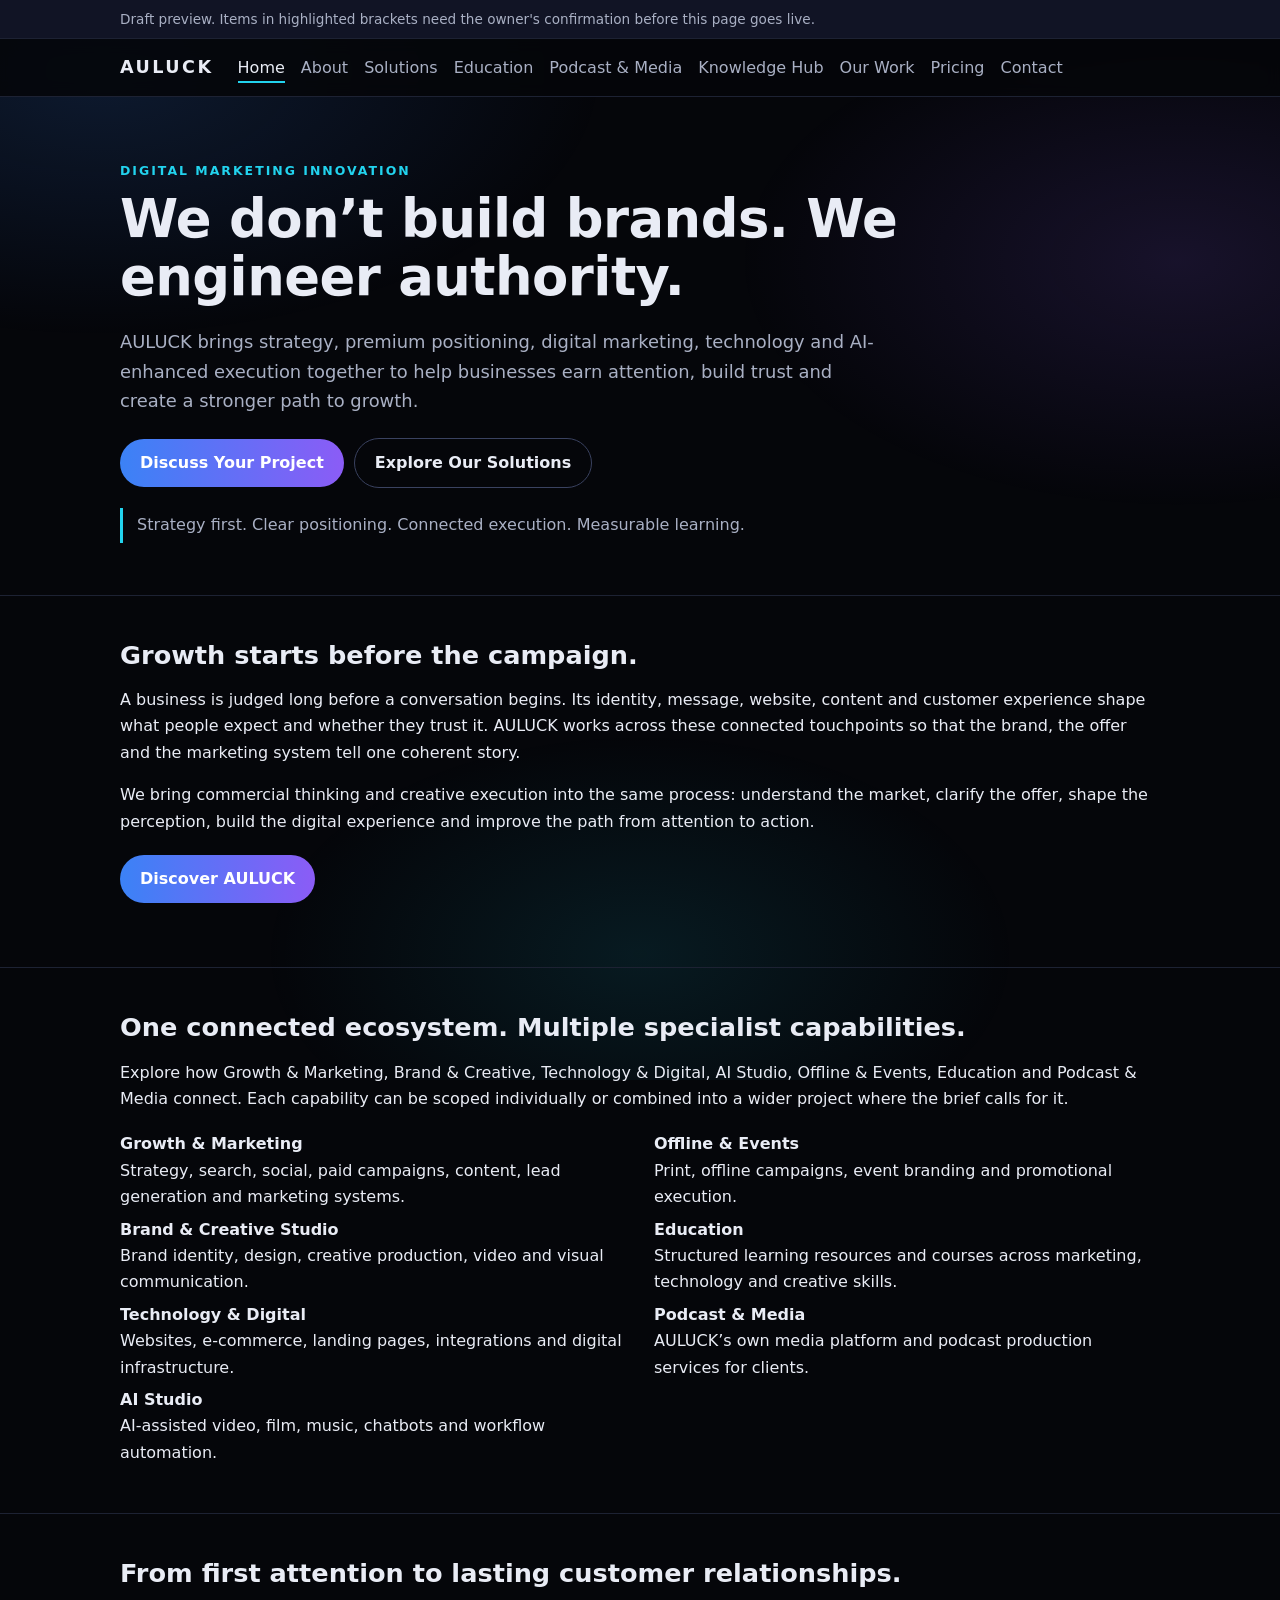
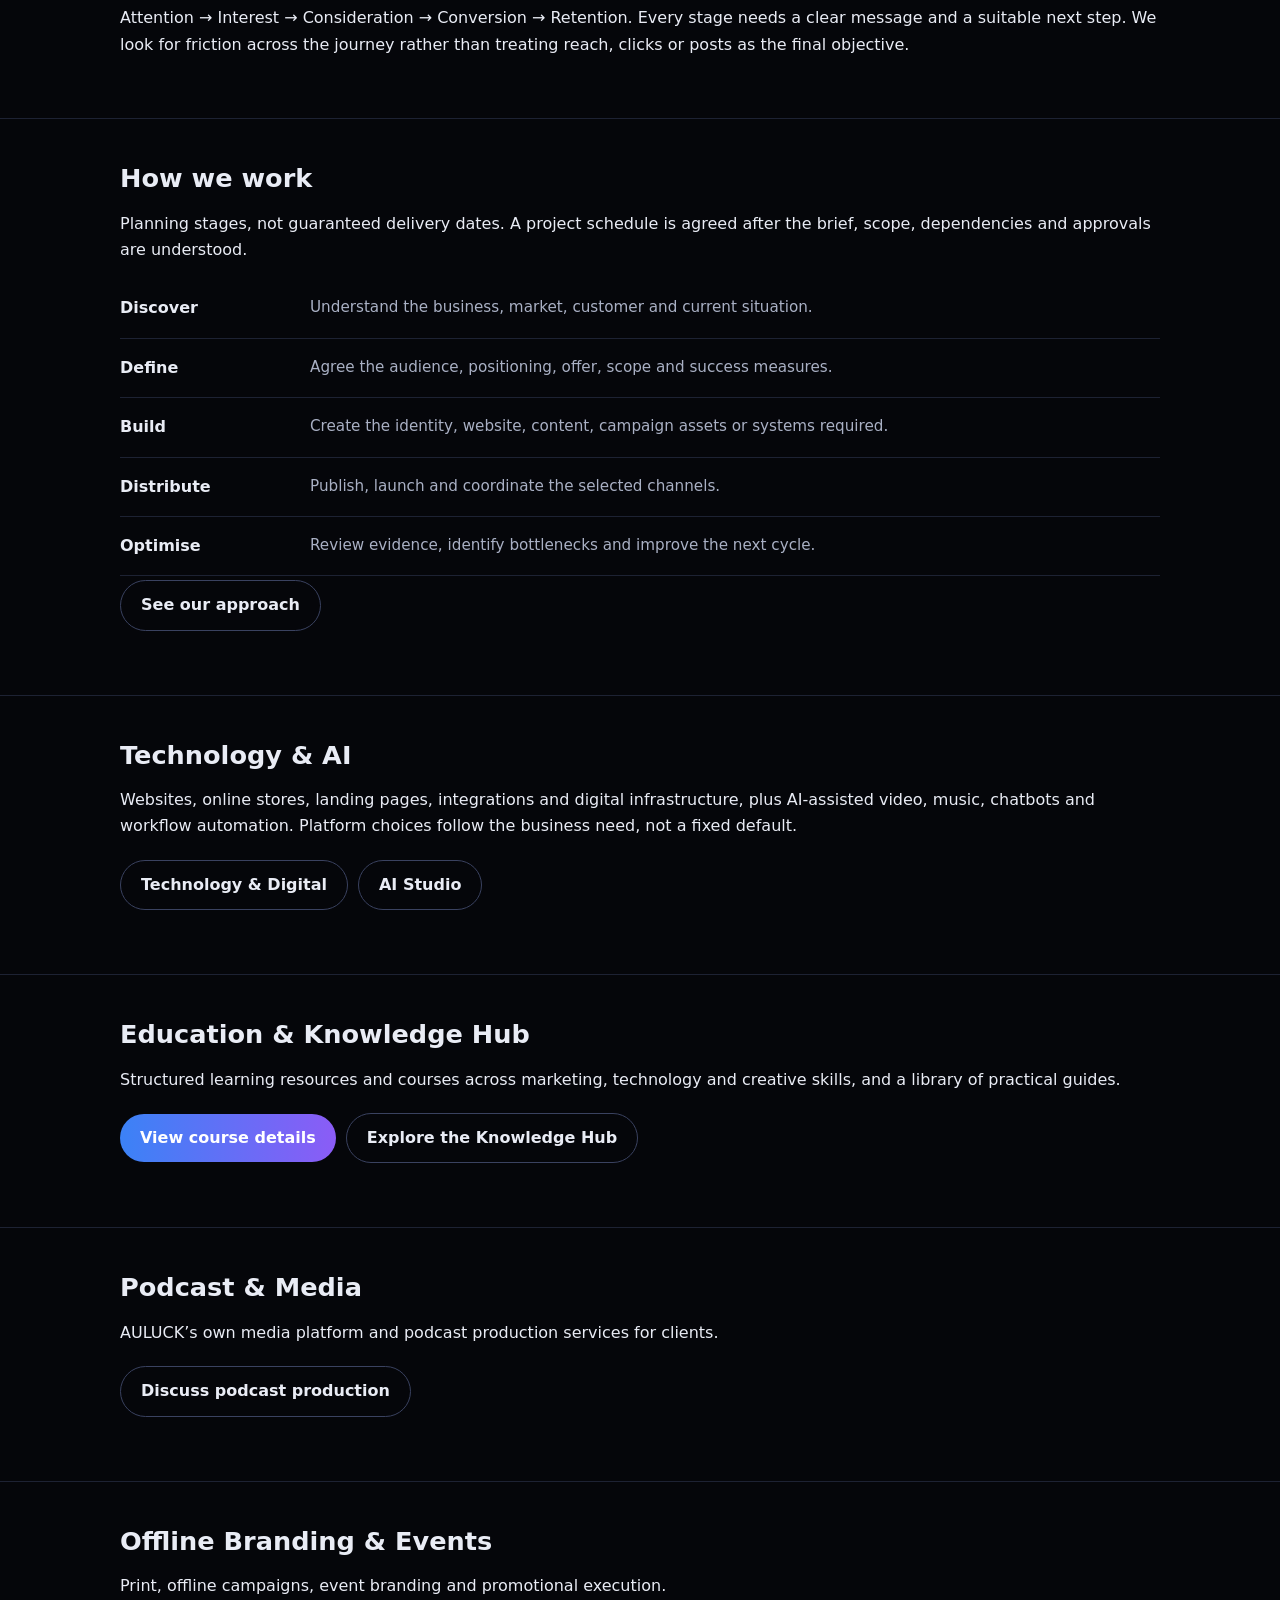
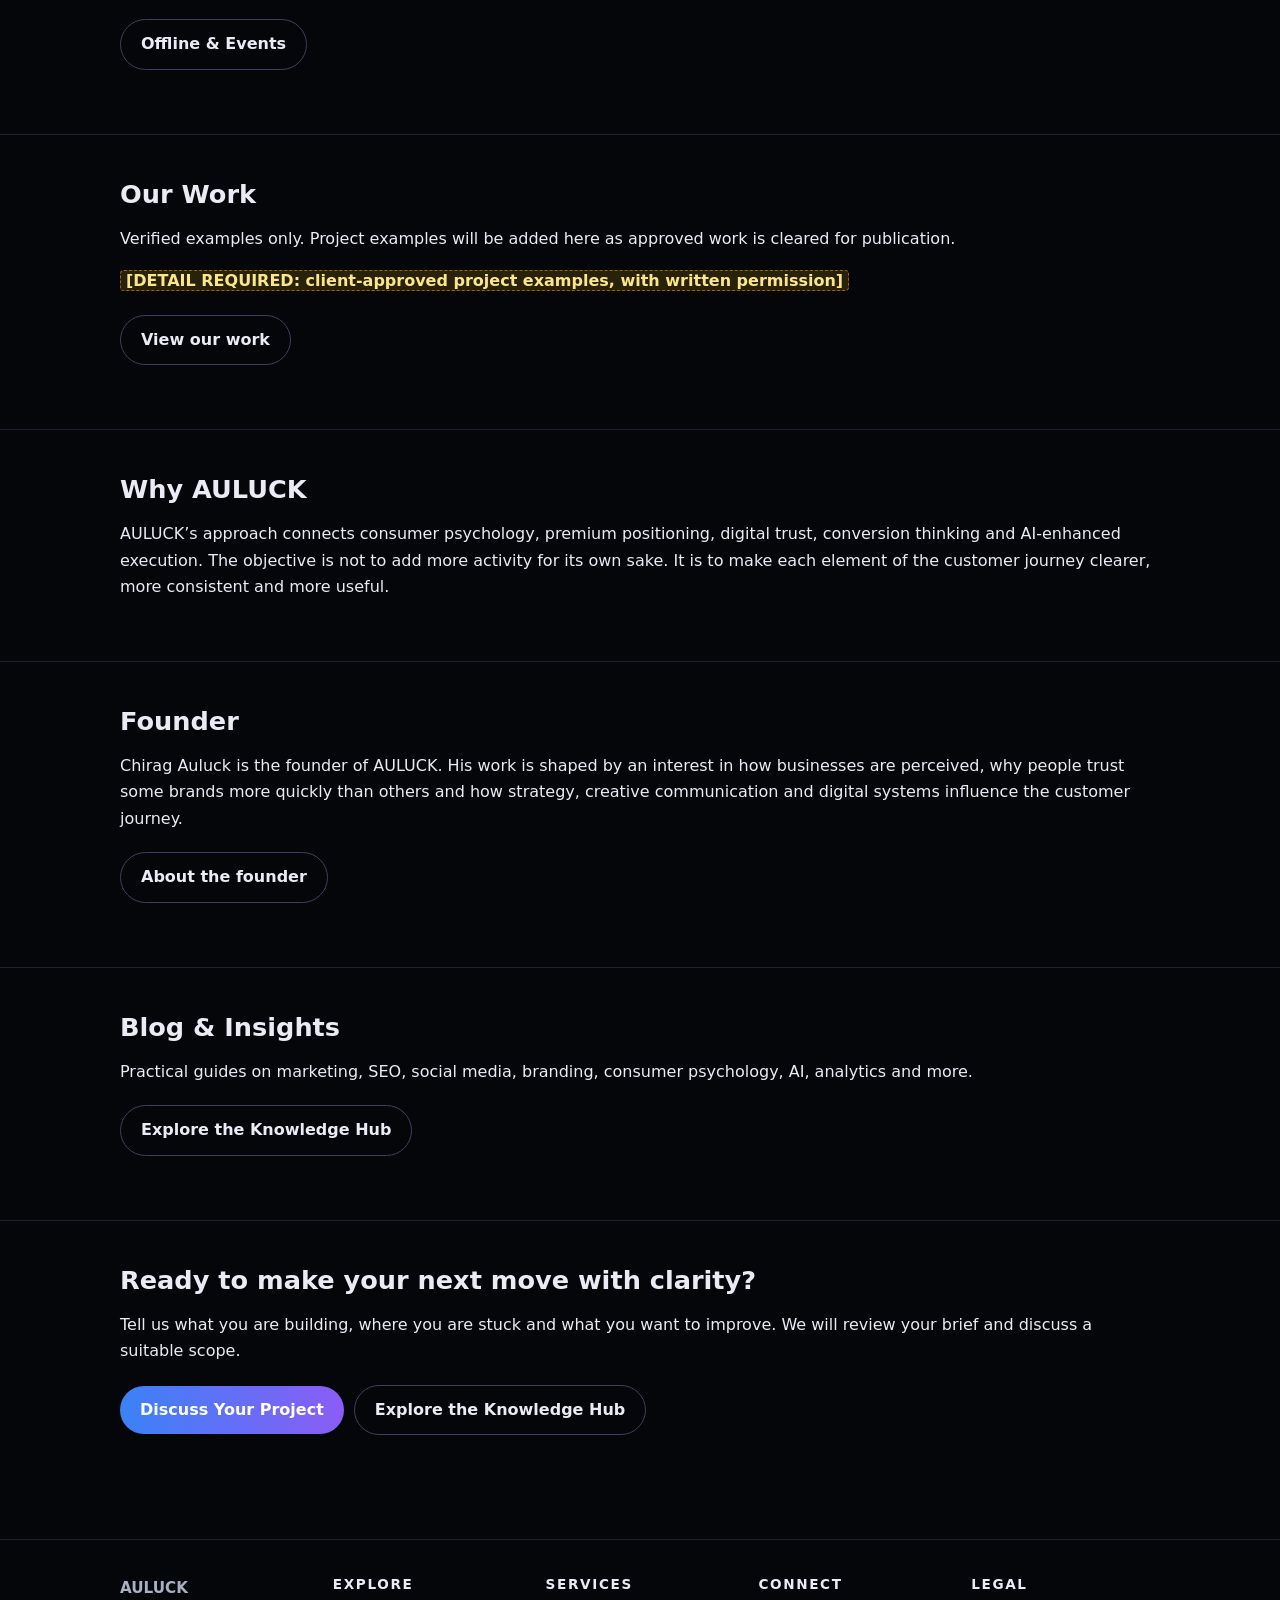
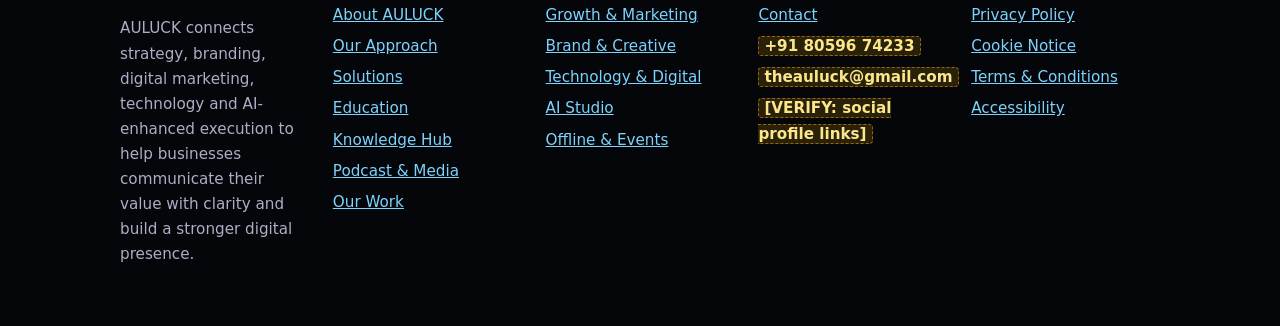
==== commit 0f7ac605: "Replace GitHub Pages site with the new 10-page website" ====
--- a/index.html
+++ b/index.html
@@ -2,42 +2,22 @@
 <html lang="en">
 <head>
 <meta charset="utf-8">
-<meta name="viewport" content="width=device-width,initial-scale=1">
+<meta name="viewport" content="width=device-width, initial-scale=1">
+<meta name="robots" content="noindex">
 <title>AULUCK | Digital Marketing, Branding, AI &amp; Growth Solutions</title>
 <meta name="description" content="AULUCK connects strategy, branding, digital marketing, technology, AI and creative execution to help businesses build trust and grow with clarity.">
-<link rel="icon" href="data:,">
-<link rel="stylesheet" href="assets/css/site.css">
+<link rel="stylesheet" href="assets/site.css">
 </head>
-<body data-page="home">
-<canvas id="bg" aria-hidden="true"></canvas>
-<div class="shade" aria-hidden="true"></div>
+<body>
 <a class="skip" href="#main">Skip to content</a>
-<header class="top"><div class="wrap"><div class="bar"><a class="logo" href="index.html" aria-label="AULUCK home"><img src="assets/img/logo-crop.jpg" alt="AULUCK logo" width="76" height="56"></a><button class="menu-btn" type="button" aria-expanded="false" aria-controls="site-nav">Menu</button><nav class="main" id="site-nav" aria-label="Main"><a href="index.html" aria-current="page">Home</a><a href="business.html">Business</a><a href="education.html">Education</a><a href="about.html">About</a><a href="blogs.html">Blogs</a><a href="pricing.html">Pricing</a><a href="founder.html">Founder</a></nav></div></div></header>
+<div class="draft-banner"><div class="wrap">Draft preview. Items in highlighted brackets need the owner's confirmation before this page goes live.</div></div>
+<header class="site"><div class="wrap">
+<a class="brand" href="index.html">AULUCK</a>
+<nav class="main" aria-label="Main"><ul><li><a href="index.html" aria-current="page">Home</a></li><li><a href="about.html">About</a></li><li><a href="solutions.html">Solutions</a></li><li><a href="education.html">Education</a></li><li><a href="media.html">Podcast &amp; Media</a></li><li><a href="knowledge-hub.html">Knowledge Hub</a></li><li><a href="work.html">Our Work</a></li><li><a href="pricing.html">Pricing</a></li><li><a href="contact.html">Contact</a></li></ul></nav>
+</div></header>
 <main id="main">
-<section class="hero"><div class="wrap hero-grid no-art"><div><div class="brand-big">AULUCK</div><div class="eyebrow">DIGITAL MARKETING INNOVATION</div><h1>We don&rsquo;t build brands. <span class="grad">We engineer authority.</span></h1><p class="lead" style="margin-top:20px">AULUCK brings strategy, marketing, technology, print media, branding and education together under one connected brand.</p><div class="btn-row"><a class="btn p" href="#enquiry">Discuss Your Project</a><a class="btn s" href="#services">View Pricing</a></div><div class="chips"><a class="chip b" href="#structure">Business - 4 divisions</a><a class="chip e" href="#structure">Education - Career, Help, Knowledge</a></div><p class="note" style="margin-top:14px">Strategy first. Clear positioning. Connected execution. Measurable learning.</p></div></div></section>
-<section class="sec" id="structure"><div class="wrap"><div class="sec-head"><div class="eyebrow">How AULUCK is organised</div><h2>One AULUCK, two branches.</h2><p>Business and Education, each with its divisions and categories. Full service lists are below.</p></div><div class="dg " data-dg="both"><div class="dg-bar"><div class="crumb">AULUCK</div><div class="dg-ctrl"><button type="button" data-dgc="fit">Fit to screen</button><button type="button" data-dgc="out" aria-label="Zoom out">&minus;</button><button type="button" data-dgc="in" aria-label="Zoom in">+</button><button type="button" data-dgc="reset">Start again</button><button type="button" data-dgc="all">Show full diagram</button></div></div><div class="dg-stage"><div class="dg-sizer"><div class="dg-canvas"></div></div></div><p class="dg-note">Click AULUCK to open the next level. Click Business or Education to open that side. Show full diagram opens every level.</p></div>
-</div></section>
-<section class="sec" id="business"><div class="wrap"><div class="box ring-b"><div class="sec-head"><h2>Business</h2><p>Four divisions. 184 services.</p></div><div class="svc" data-svc="business" data-mode="slider"><div class="toolbar"><div class="svc-tabs-host seg"></div><div class="search"><input type="search" aria-label="Search Business services" placeholder="Search Business services"></div></div><p class="count"></p><div class="svc-host"></div></div>
-</div></div></section>
-<section class="sec" id="education"><div class="wrap"><div class="box ring-e"><div class="sec-head"><h2>Education</h2><p>Three groups. 26 services.</p></div><div class="svc" data-svc="education" data-mode="slider"><div class="toolbar"><div class="svc-tabs-host seg"></div><div class="search"><input type="search" aria-label="Search Education services" placeholder="Search Education services"></div></div><p class="count"></p><div class="svc-host"></div></div>
-</div></div></section>
-<section class="sec"><div class="wrap"><div class="box ring-e"><div class="founder-grid" style="gap:28px"><div><div class="eyebrow pu">Founder</div><h2>Chirag Auluck</h2><p style="margin-top:12px">Chirag Auluck is the founder of AULUCK. His work is shaped by an interest in how businesses are perceived, why people trust some brands more quickly than others and how strategy, creative communication and digital systems influence the customer journey.</p><div class="btn-row"><a class="btn p" href="founder.html">Read about Chirag</a></div></div><figure class="hero-art plain-img" style="aspect-ratio:1254/1254"><img src="assets/img/founder-chirag.webp" alt="Chirag Auluck, founder of AULUCK" decoding="async"></figure></div></div></div></section>
-<section class="sec" id="blogs"><div class="wrap"><div class="box ring-b" data-blogs data-mode="slider"><div class="sec-head"><div class="eyebrow">Blogs</div><h2>Blogs</h2><p>Articles on marketing, branding, AI and learning. These are drafts, to be reviewed before they are published.</p></div><div class="toolbar"><div class="blog-tabs seg"></div><div class="search"><input type="search" aria-label="Search articles" placeholder="Search articles"></div></div><p class="count"></p><div class="blog-host"></div></div></div></section>
-<section class="sec" id="services"><div class="wrap"><div class="box"><div class="sec-head"><div class="eyebrow">All services</div><h2>All Services</h2><p>Business and Education in one box. Two services show at a time. Slide, search or filter to see more. Prices are on the Pricing page.</p></div><div class="svc" data-svc="all" data-mode="slider"><div class="toolbar"><div class="svc-tabs-host seg"></div><div class="search"><input type="search" aria-label="Search all services" placeholder="Search all services"></div></div><p class="count"></p><div class="svc-host"></div></div>
-</div></div></section>
-<section class="sec" id="enquiry"><div class="wrap"><div class="sec-head"><div class="eyebrow">Enquiry</div><h2>Tell us what you are building.</h2><p>We will review your brief and discuss a suitable scope. Nothing is booked from this form.</p></div><div class="box"><form class="enq" novalidate><div><label for="e-name">Name <span class="req">*</span></label><input class="field" id="e-name" name="name" required autocomplete="name"></div><div><label for="e-email">Email <span class="req">*</span></label><input class="field" id="e-email" name="email" type="email" required autocomplete="email"></div><div><label for="e-phone">Phone or WhatsApp</label><input class="field" id="e-phone" name="phone" type="tel" autocomplete="tel"></div><div><label for="e-cat">Category</label><select class="field" id="e-cat" name="category"><option>Business services</option><option>Education</option><option>Not sure yet</option></select></div><div class="full"><span class="note">Preferred contact</span><div class="radios" style="margin-top:8px"><label><input type="radio" name="contact" value="WhatsApp" checked> WhatsApp</label><label><input type="radio" name="contact" value="Call"> Call</label><label><input type="radio" name="contact" value="Email"> Email</label></div></div><div class="full"><label for="e-details">Details</label><textarea class="field" id="e-details" name="details" rows="5"></textarea></div><div class="full consent"><input type="checkbox" id="e-consent" name="consent" required><label for="e-consent" style="margin:0">I agree that AULUCK may contact me about this enquiry. I have read the <button type="button" data-legal="privacy" style="background:none;border:0;color:#7FB8FF;text-decoration:underline;cursor:pointer;font:inherit;padding:0">Privacy notice</button>. <span class="req">*</span></label></div><div class="full btn-row" style="margin-top:0"><button class="btn p" type="submit">Submit enquiry</button></div><p class="form-status full" aria-live="polite"></p><p class="enq-note full">Submitting opens WhatsApp with your details filled in. Press send there to reach AULUCK.</p></form></div></div></section>
-<section class="sec" id="faq"><div class="wrap"><div class="sec-head"><div class="eyebrow">FAQ</div><h2>Frequently asked questions</h2></div><div class="box"><details class="faq"><summary>Is branding the same as marketing?</summary><p>No. Branding shapes identity, meaning, recognition and expectations. Marketing is the broader system of understanding demand, creating value, communicating an offer and reaching customers. Branding supports marketing, but the two are not interchangeable.</p></details><details class="faq"><summary>Is digital marketing only social media?</summary><p>No. Digital marketing includes search, websites, analytics, email, paid media, social platforms, marketplaces, CRM and other digital touchpoints. Social media is one channel within a wider customer journey.</p></details><details class="faq"><summary>What should a business do first: logo, website or marketing?</summary><p>Start with strategic clarity. Define the audience, problem, offer and positioning. Then build the identity and digital assets that communicate that strategy. The right order depends on the business and its current assets.</p></details><details class="faq"><summary>How long does it take to build a brand?</summary><p>A visual identity can be produced within an agreed project schedule. Brand strength takes longer because memory, trust and reputation develop through repeated exposure and customer experience. Separate asset-production timelines from long-term market perception.</p></details><details class="faq"><summary>Why can a business get reach but not sales?</summary><p>Reach is an attention measure. Sales also depend on relevance, offer quality, trust, price, timing, friction, lead quality and the sales process. Review the full journey rather than assuming more reach will solve the problem.</p></details><details class="faq"><summary>Do I need paid ads if organic content is working?</summary><p>Not automatically. Organic and paid channels have different roles. The right mix depends on the objective, economics, audience behaviour and maturity of the offer. Advertising should be tested with a clear budget and reliable tracking.</p></details><details class="faq"><summary>What is a marketing funnel?</summary><p>A funnel describes the journey from awareness and consideration to conversion and retention. It helps a business identify where suitable customers are getting stuck and what should be improved.</p></details><details class="faq"><summary>Where does psychology fit into digital marketing?</summary><p>Psychology helps explain attention, perception, trust, comparison, decision friction and memory. It should be applied ethically to improve clarity and relevance, not to deceive or pressure customers.</p></details><details class="faq"><summary>Will AI replace digital marketers?</summary><p>AI can accelerate parts of research, production, analysis and operations. It does not remove the need for market judgement, positioning, commercial thinking, verification, creativity and relationship management.</p></details><details class="faq"><summary>Does AULUCK guarantee SEO rankings or sales?</summary><p>No. Search rankings, reach, leads and sales depend on multiple factors outside any one provider’s control. AULUCK should agree scope, measurement and reporting, but must not guarantee a fixed outcome.</p></details><details class="faq"><summary>Can I request only one service?</summary><p>Yes. A project can be scoped around an individual service or a combination of capabilities where the requirements justify it.</p></details><details class="faq"><summary>How is pricing decided?</summary><p>Starting prices are on the Pricing page. Services with a fixed starting price show it there, and services that need a scope are marked Get Quote. Prices are to be confirmed by AULUCK. Quotes depend on scope, deliverables, complexity, timeline and third-party costs.</p></details><details class="faq"><summary>Are ad spend and third-party costs included?</summary><p>They are separate unless the written quotation specifically includes them. This may include media spend, influencer fees, printing, domain, hosting, software, APIs, subscriptions and other external costs.</p></details><details class="faq"><summary>Are AULUCK courses currently open for enrolment?</summary><p>Course materials and course portfolio are reported prepared. Current enrolment status, launch dates, fees, course format and certificate policy must be confirmed on the relevant course page before a learner registers.</p></details></div></div></section>
-
+<div class="hero"><div class="wrap"><p class="eyebrow">Digital marketing innovation</p><h1>We don’t build brands. We engineer authority.</h1><p class="lead">AULUCK brings strategy, premium positioning, digital marketing, technology and AI-enhanced execution together to help businesses earn attention, build trust and create a stronger path to growth.</p><p><a class="btn" href="contact.html#enquiry">Discuss Your Project</a><a class="btn ghost" href="solutions.html">Explore Our Solutions</a></p><p class="note">Strategy first. Clear positioning. Connected execution. Measurable learning.</p></div></div><section class="sec" id="intro" aria-labelledby="intro-h"><div class="wrap"><h2 id="intro-h">Growth starts before the campaign.</h2><p>A business is judged long before a conversation begins. Its identity, message, website, content and customer experience shape what people expect and whether they trust it. AULUCK works across these connected touchpoints so that the brand, the offer and the marketing system tell one coherent story.</p><p>We bring commercial thinking and creative execution into the same process: understand the market, clarify the offer, shape the perception, build the digital experience and improve the path from attention to action.</p><p><a class="btn" href="about.html">Discover AULUCK</a></p></div></section><section class="sec" id="ecosystem" aria-labelledby="ecosystem-h"><div class="wrap"><h2 id="ecosystem-h">One connected ecosystem. Multiple specialist capabilities.</h2><p>Explore how Growth &amp; Marketing, Brand &amp; Creative, Technology &amp; Digital, AI Studio, Offline &amp; Events, Education and Podcast &amp; Media connect. Each capability can be scoped individually or combined into a wider project where the brief calls for it.</p><ul class="toc"><li><strong>Growth &amp; Marketing</strong><br>Strategy, search, social, paid campaigns, content, lead generation and marketing systems.</li><li><strong>Brand &amp; Creative Studio</strong><br>Brand identity, design, creative production, video and visual communication.</li><li><strong>Technology &amp; Digital</strong><br>Websites, e-commerce, landing pages, integrations and digital infrastructure.</li><li><strong>AI Studio</strong><br>AI-assisted video, film, music, chatbots and workflow automation.</li><li><strong>Offline &amp; Events</strong><br>Print, offline campaigns, event branding and promotional execution.</li><li><strong>Education</strong><br>Structured learning resources and courses across marketing, technology and creative skills.</li><li><strong>Podcast &amp; Media</strong><br>AULUCK’s own media platform and podcast production services for clients.</li></ul></div></section><section class="sec" id="growth-framework" aria-labelledby="growth-framework-h"><div class="wrap"><h2 id="growth-framework-h">From first attention to lasting customer relationships.</h2><p>Attention → Interest → Consideration → Conversion → Retention. Every stage needs a clear message and a suitable next step. We look for friction across the journey rather than treating reach, clicks or posts as the final objective.</p></div></section><section class="sec" id="how-we-work" aria-labelledby="how-we-work-h"><div class="wrap"><h2 id="how-we-work-h">How we work</h2><p>Planning stages, not guaranteed delivery dates. A project schedule is agreed after the brief, scope, dependencies and approvals are understood.</p><ul class="stages"><li><span class="stage-name">Discover</span><span class="stage-out">Understand the business, market, customer and current situation.</span></li><li><span class="stage-name">Define</span><span class="stage-out">Agree the audience, positioning, offer, scope and success measures.</span></li><li><span class="stage-name">Build</span><span class="stage-out">Create the identity, website, content, campaign assets or systems required.</span></li><li><span class="stage-name">Distribute</span><span class="stage-out">Publish, launch and coordinate the selected channels.</span></li><li><span class="stage-name">Optimise</span><span class="stage-out">Review evidence, identify bottlenecks and improve the next cycle.</span></li></ul><p><a class="btn ghost" href="about.html#our-approach">See our approach</a></p></div></section><section class="sec" id="technology-ai" aria-labelledby="technology-ai-h"><div class="wrap"><h2 id="technology-ai-h">Technology &amp; AI</h2><p>Websites, online stores, landing pages, integrations and digital infrastructure, plus AI-assisted video, music, chatbots and workflow automation. Platform choices follow the business need, not a fixed default.</p><p><a class="btn ghost" href="solutions.html#technology-digital">Technology &amp; Digital</a><a class="btn ghost" href="solutions.html#ai-studio">AI Studio</a></p></div></section><section class="sec" id="education-knowledge" aria-labelledby="education-knowledge-h"><div class="wrap"><h2 id="education-knowledge-h">Education &amp; Knowledge Hub</h2><p>Structured learning resources and courses across marketing, technology and creative skills, and a library of practical guides.</p><p><a class="btn" href="education.html">View course details</a><a class="btn ghost" href="knowledge-hub.html">Explore the Knowledge Hub</a></p></div></section><section class="sec" id="podcast-media" aria-labelledby="podcast-media-h"><div class="wrap"><h2 id="podcast-media-h">Podcast &amp; Media</h2><p>AULUCK’s own media platform and podcast production services for clients.</p><p><a class="btn ghost" href="media.html">Discuss podcast production</a></p></div></section><section class="sec" id="offline-events" aria-labelledby="offline-events-h"><div class="wrap"><h2 id="offline-events-h">Offline Branding &amp; Events</h2><p>Print, offline campaigns, event branding and promotional execution.</p><p><a class="btn ghost" href="solutions.html#offline-events">Offline &amp; Events</a></p></div></section><section class="sec" id="our-work" aria-labelledby="our-work-h"><div class="wrap"><h2 id="our-work-h">Our Work</h2><p>Verified examples only. Project examples will be added here as approved work is cleared for publication.</p><p><span class="ph">[DETAIL REQUIRED: client-approved project examples, with written permission]</span></p><p><a class="btn ghost" href="work.html">View our work</a></p></div></section><section class="sec" id="why-aulick" aria-labelledby="why-aulick-h"><div class="wrap"><h2 id="why-aulick-h">Why AULUCK</h2><p>AULUCK’s approach connects consumer psychology, premium positioning, digital trust, conversion thinking and AI-enhanced execution. The objective is not to add more activity for its own sake. It is to make each element of the customer journey clearer, more consistent and more useful.</p></div></section><section class="sec" id="founder-teaser" aria-labelledby="founder-teaser-h"><div class="wrap"><h2 id="founder-teaser-h">Founder</h2><p>Chirag Auluck is the founder of AULUCK. His work is shaped by an interest in how businesses are perceived, why people trust some brands more quickly than others and how strategy, creative communication and digital systems influence the customer journey.</p><p><a class="btn ghost" href="about.html#founder">About the founder</a></p></div></section><section class="sec" id="blog-insights" aria-labelledby="blog-insights-h"><div class="wrap"><h2 id="blog-insights-h">Blog &amp; Insights</h2><p>Practical guides on marketing, SEO, social media, branding, consumer psychology, AI, analytics and more.</p><p><a class="btn ghost" href="knowledge-hub.html">Explore the Knowledge Hub</a></p></div></section><section class="sec" id="closing-cta" aria-labelledby="closing-cta-h"><div class="wrap"><h2 id="closing-cta-h">Ready to make your next move with clarity?</h2><p>Tell us what you are building, where you are stuck and what you want to improve. We will review your brief and discuss a suitable scope.</p><p><a class="btn" href="contact.html#enquiry">Discuss Your Project</a><a class="btn ghost" href="knowledge-hub.html">Explore the Knowledge Hub</a></p></div></section>
 </main>
-<footer class="site"><div class="wrap"><div class="foot-grid"><div><a class="logo" href="index.html" aria-label="AULUCK home"><img src="assets/img/logo-crop.jpg" alt="AULUCK logo" width="76" height="56"></a><p style="margin-top:14px;max-width:360px">AULUCK connects strategy, branding, digital marketing, technology and education so businesses can build trust and grow with clarity.</p></div><div><h5>Pages</h5><a href="index.html">Home</a><a href="business.html">Business</a><a href="education.html">Education</a><a href="about.html">About</a><a href="blogs.html">Blogs</a><a href="pricing.html">Pricing</a><a href="founder.html">Founder</a></div><div><h5>Contact</h5><a data-tel href="tel:+918059674233">+91 80596 74233</a><a data-wa href="https://wa.me/918059674233">WhatsApp</a><p class="note" style="margin-top:12px">Social links: to be added</p></div></div><div class="legal-row"><span>&copy; AULUCK</span><button type="button" data-legal="terms">Terms</button><button type="button" data-legal="privacy">Privacy</button><button type="button" data-legal="cookie">Cookie</button><button type="button" data-legal="access">Accessibility</button></div></div></footer>
-<div class="fab">
-<div class="fab-menu" id="fab-menu" hidden><a data-tel href="tel:+918059674233">Call AULUCK</a><a data-wa href="https://wa.me/918059674233">WhatsApp AULUCK</a></div>
-<button class="fab-btn" type="button" aria-expanded="false" aria-controls="fab-menu" aria-label="Call or WhatsApp AULUCK"><svg viewBox="0 0 24 24" fill="none" stroke="currentColor" stroke-width="2" aria-hidden="true"><path d="M21 15.5a2 2 0 0 1-2 2H8l-5 4V6a2 2 0 0 1 2-2h14a2 2 0 0 1 2 2z"/></svg></button></div>
-<div id="modal" class="modal" role="dialog" aria-modal="true" aria-labelledby="modal-title" hidden><div class="modal-box"><div class="modal-top"><div id="modal-tag"></div><button class="modal-x" type="button" aria-label="Close">&times;</button></div><div class="modal-scroll" id="modal-scroll"><h2 id="modal-title"></h2><div id="modal-body"></div></div><div class="modal-foot" id="modal-foot"></div></div></div>
-<script src="assets/js/bg.js"></script>
-<script src="assets/js/config.js"></script>
-<script src="assets/js/data.js"></script>
-<script src="assets/js/app.js"></script>
-<noscript><p class="wrap" style="padding-top:20px">Some lists and the diagram need JavaScript. The main text of each page is still here.</p></noscript>
+<footer class="site"><div class="wrap"><div class="cols"><div><p><strong>AULUCK</strong></p><p>AULUCK connects strategy, branding, digital marketing, technology and AI-enhanced execution to help businesses communicate their value with clarity and build a stronger digital presence.</p></div><div><h2>Explore</h2><ul><li><a href="about.html">About AULUCK</a></li><li><a href="about.html#our-approach">Our Approach</a></li><li><a href="solutions.html">Solutions</a></li><li><a href="education.html">Education</a></li><li><a href="knowledge-hub.html">Knowledge Hub</a></li><li><a href="media.html">Podcast &amp; Media</a></li><li><a href="work.html">Our Work</a></li></ul></div><div><h2>Services</h2><ul><li><a href="solutions.html#growth-marketing">Growth &amp; Marketing</a></li><li><a href="solutions.html#brand-creative">Brand &amp; Creative</a></li><li><a href="solutions.html#technology-digital">Technology &amp; Digital</a></li><li><a href="solutions.html#ai-studio">AI Studio</a></li><li><a href="solutions.html#offline-events">Offline &amp; Events</a></li></ul></div><div><h2>Connect</h2><ul><li><a href="contact.html">Contact</a></li><li><span class="ph">+91 80596 74233</span></li><li><span class="ph">theauluck@gmail.com</span></li><li><span class="ph">[VERIFY: social profile links]</span></li></ul></div><div><h2>Legal</h2><ul><li><a href="legal.html#privacy">Privacy Policy</a></li><li><a href="legal.html#cookie">Cookie Notice</a></li><li><a href="legal.html#terms">Terms &amp; Conditions</a></li><li><a href="legal.html#accessibility">Accessibility</a></li></ul></div></div></div></footer>
 </body>
 </html>
--- a/assets/site.css
+++ b/assets/site.css
@@ -0,0 +1,296 @@
+:root {
+  --bg: #05060a;
+  --panel: #0b0d14;
+  --text: #e9ecf5;
+  --muted: #a9b0c4;
+  --blue: #3b82f6;
+  --violet: #8b5cf6;
+  --cyan: #22d3ee;
+  --line: #1d2233;
+  --link: #7dd3fc;
+  --ph-bg: rgba(250, 204, 21, 0.14);
+  --ph-text: #fde68a;
+}
+
+* { box-sizing: border-box; }
+
+html { scroll-behavior: smooth; }
+
+body {
+  margin: 0;
+  background: var(--bg);
+  color: var(--text);
+  font: 16px/1.65 system-ui, -apple-system, "Segoe UI", Roboto, Arial, sans-serif;
+  position: relative;
+  min-height: 100vh;
+  overflow-x: hidden;
+}
+
+/* Decorative background only: soft blue, violet and cyan glows drifting on black. */
+body::before {
+  content: "";
+  position: fixed;
+  inset: -20%;
+  z-index: -1;
+  pointer-events: none;
+  background:
+    radial-gradient(40% 30% at 20% 20%, rgba(59, 130, 246, 0.16), transparent 70%),
+    radial-gradient(35% 28% at 80% 35%, rgba(139, 92, 246, 0.14), transparent 70%),
+    radial-gradient(30% 25% at 50% 90%, rgba(34, 211, 238, 0.10), transparent 70%);
+  animation: drift 40s ease-in-out infinite alternate;
+}
+
+@keyframes drift {
+  from { transform: translate3d(0, 0, 0); }
+  to { transform: translate3d(3%, -2%, 0); }
+}
+
+a { color: var(--link); }
+img { max-width: 100%; height: auto; }
+
+.wrap { max-width: 1080px; margin: 0 auto; padding: 0 20px; }
+
+.skip { position: absolute; left: -999px; top: 0; }
+.skip:focus { left: 12px; top: 12px; background: #fff; color: #000; padding: 8px 12px; z-index: 10; }
+
+:focus-visible { outline: 3px solid var(--cyan); outline-offset: 2px; }
+
+.draft-banner {
+  background: #111425;
+  border-bottom: 1px solid var(--line);
+  color: var(--muted);
+  font-size: 0.85rem;
+  padding: 8px 0;
+}
+
+header.site {
+  position: sticky;
+  top: 0;
+  z-index: 5;
+  background: rgba(5, 6, 10, 0.88);
+  backdrop-filter: blur(8px);
+  border-bottom: 1px solid var(--line);
+}
+
+header.site .wrap {
+  display: flex;
+  flex-wrap: wrap;
+  align-items: center;
+  gap: 10px 24px;
+  padding-top: 14px;
+  padding-bottom: 14px;
+}
+
+.brand {
+  font-weight: 800;
+  letter-spacing: 0.14em;
+  color: var(--text);
+  text-decoration: none;
+  font-size: 1.1rem;
+}
+
+nav.main ul {
+  list-style: none;
+  display: flex;
+  flex-wrap: wrap;
+  gap: 6px 16px;
+  margin: 0;
+  padding: 0;
+}
+
+nav.main a {
+  color: var(--muted);
+  text-decoration: none;
+  padding: 4px 0;
+  border-bottom: 2px solid transparent;
+}
+
+nav.main a:hover { color: var(--text); }
+nav.main a[aria-current="page"] { color: var(--text); border-bottom-color: var(--cyan); }
+
+.hero { padding: 64px 0 36px; }
+
+.eyebrow {
+  color: var(--cyan);
+  text-transform: uppercase;
+  letter-spacing: 0.16em;
+  font-size: 0.78rem;
+  font-weight: 700;
+  margin: 0 0 8px;
+}
+
+h1 {
+  font-size: clamp(2rem, 5vw, 3.3rem);
+  line-height: 1.1;
+  margin: 0.1em 0 0.4em;
+  letter-spacing: -0.01em;
+}
+
+h2 { font-size: 1.6rem; line-height: 1.25; margin: 0 0 0.6em; }
+h3 { font-size: 1.15rem; margin: 1.4em 0 0.4em; }
+h4 { font-size: 1rem; margin: 1.2em 0 0.3em; color: #c7d2fe; }
+
+.lead { font-size: 1.12rem; color: var(--muted); max-width: 760px; }
+
+p { margin: 0 0 1em; }
+
+section.sec {
+  padding: 44px 0;
+  border-top: 1px solid var(--line);
+}
+
+section.sec.first { border-top: none; }
+
+.narrow { max-width: 760px; }
+
+.btn {
+  display: inline-block;
+  padding: 11px 20px;
+  border-radius: 999px;
+  background: linear-gradient(90deg, var(--blue), var(--violet));
+  color: #fff;
+  text-decoration: none;
+  font-weight: 600;
+  margin: 4px 10px 4px 0;
+}
+
+.btn.ghost {
+  background: transparent;
+  border: 1px solid #3a4260;
+  color: var(--text);
+}
+
+.grid {
+  display: grid;
+  gap: 16px;
+  grid-template-columns: repeat(auto-fit, minmax(240px, 1fr));
+}
+
+.panel {
+  background: var(--panel);
+  border: 1px solid var(--line);
+  border-radius: 14px;
+  padding: 18px 20px;
+}
+
+.panel h3 { margin-top: 0.2em; }
+
+.ph {
+  background: var(--ph-bg);
+  color: var(--ph-text);
+  border: 1px dashed #a16207;
+  border-radius: 4px;
+  padding: 0 5px;
+  font-weight: 600;
+  white-space: normal;
+}
+
+.note {
+  border-left: 3px solid var(--cyan);
+  padding: 4px 0 4px 14px;
+  color: var(--muted);
+}
+
+.toc {
+  columns: 2 260px;
+  column-gap: 28px;
+  padding: 0;
+  margin: 0;
+  list-style: none;
+}
+
+.toc li { break-inside: avoid; padding: 3px 0; }
+
+table { width: 100%; border-collapse: collapse; margin: 0.6em 0 1.2em; }
+th, td { text-align: left; padding: 10px 10px; border-bottom: 1px solid var(--line); vertical-align: top; }
+th { color: var(--muted); font-weight: 600; font-size: 0.9rem; }
+
+.table-wrap { overflow-x: auto; }
+
+.stages { list-style: none; padding: 0; margin: 0; counter-reset: stage; }
+.stages li {
+  padding: 16px 0;
+  border-bottom: 1px solid var(--line);
+  display: grid;
+  gap: 4px 20px;
+  grid-template-columns: minmax(120px, 170px) 1fr;
+}
+.stages .stage-name { font-weight: 700; color: var(--text); }
+.stages .stage-out { color: var(--muted); font-size: 0.95rem; }
+
+ul.plain, ol.plain { padding-left: 1.2em; }
+ul.plain li, ol.plain li { margin-bottom: 0.4em; }
+
+.service-meta { color: var(--muted); font-size: 0.95rem; margin: 0 0 0.8em; }
+
+form .field { margin: 14px 0; }
+form label { display: block; margin-bottom: 5px; font-weight: 600; }
+form .hint { color: var(--muted); font-size: 0.9rem; margin: 4px 0 0; }
+input, select, textarea {
+  width: 100%;
+  background: #0f1320;
+  color: var(--text);
+  border: 1px solid #2a3148;
+  border-radius: 8px;
+  padding: 10px 12px;
+  font: inherit;
+}
+textarea { min-height: 130px; resize: vertical; }
+.check { display: flex; gap: 10px; align-items: flex-start; }
+.check input { width: auto; margin-top: 6px; }
+
+details {
+  border-bottom: 1px solid var(--line);
+  padding: 12px 0;
+}
+details summary { cursor: pointer; font-weight: 600; }
+details p { margin: 10px 0 0; color: var(--muted); }
+
+.clause h3 { font-size: 1rem; }
+.clause p { margin-bottom: 0.7em; }
+
+.legal-banner {
+  border: 1px solid #3a2f0b;
+  background: rgba(250, 204, 21, 0.06);
+  border-radius: 10px;
+  padding: 12px 16px;
+  color: var(--ph-text);
+  margin: 18px 0 8px;
+}
+
+footer.site {
+  border-top: 1px solid var(--line);
+  margin-top: 40px;
+  padding: 36px 0 44px;
+  color: var(--muted);
+  font-size: 0.95rem;
+}
+
+footer.site .cols {
+  display: grid;
+  gap: 24px;
+  grid-template-columns: repeat(auto-fit, minmax(180px, 1fr));
+}
+
+footer.site ul { list-style: none; padding: 0; margin: 0; }
+footer.site li { margin-bottom: 6px; }
+footer.site h2 { font-size: 0.85rem; text-transform: uppercase; letter-spacing: 0.12em; color: var(--text); margin-bottom: 10px; }
+
+@media (max-width: 640px) {
+  .wrap { padding: 0 16px; }
+  .hero { padding: 40px 0 24px; }
+  section.sec { padding: 30px 0; }
+  h1 { font-size: 2rem; }
+  h2 { font-size: 1.35rem; }
+  .btn { display: block; text-align: center; margin: 8px 0; }
+  .stages li { grid-template-columns: 1fr; }
+  .toc { columns: 1; }
+  table { font-size: 0.92rem; }
+  th, td { padding: 8px 6px; }
+}
+
+@media (prefers-reduced-motion: reduce) {
+  html { scroll-behavior: auto; }
+  body::before { animation: none; }
+  * { transition: none !important; animation: none !important; }
+}
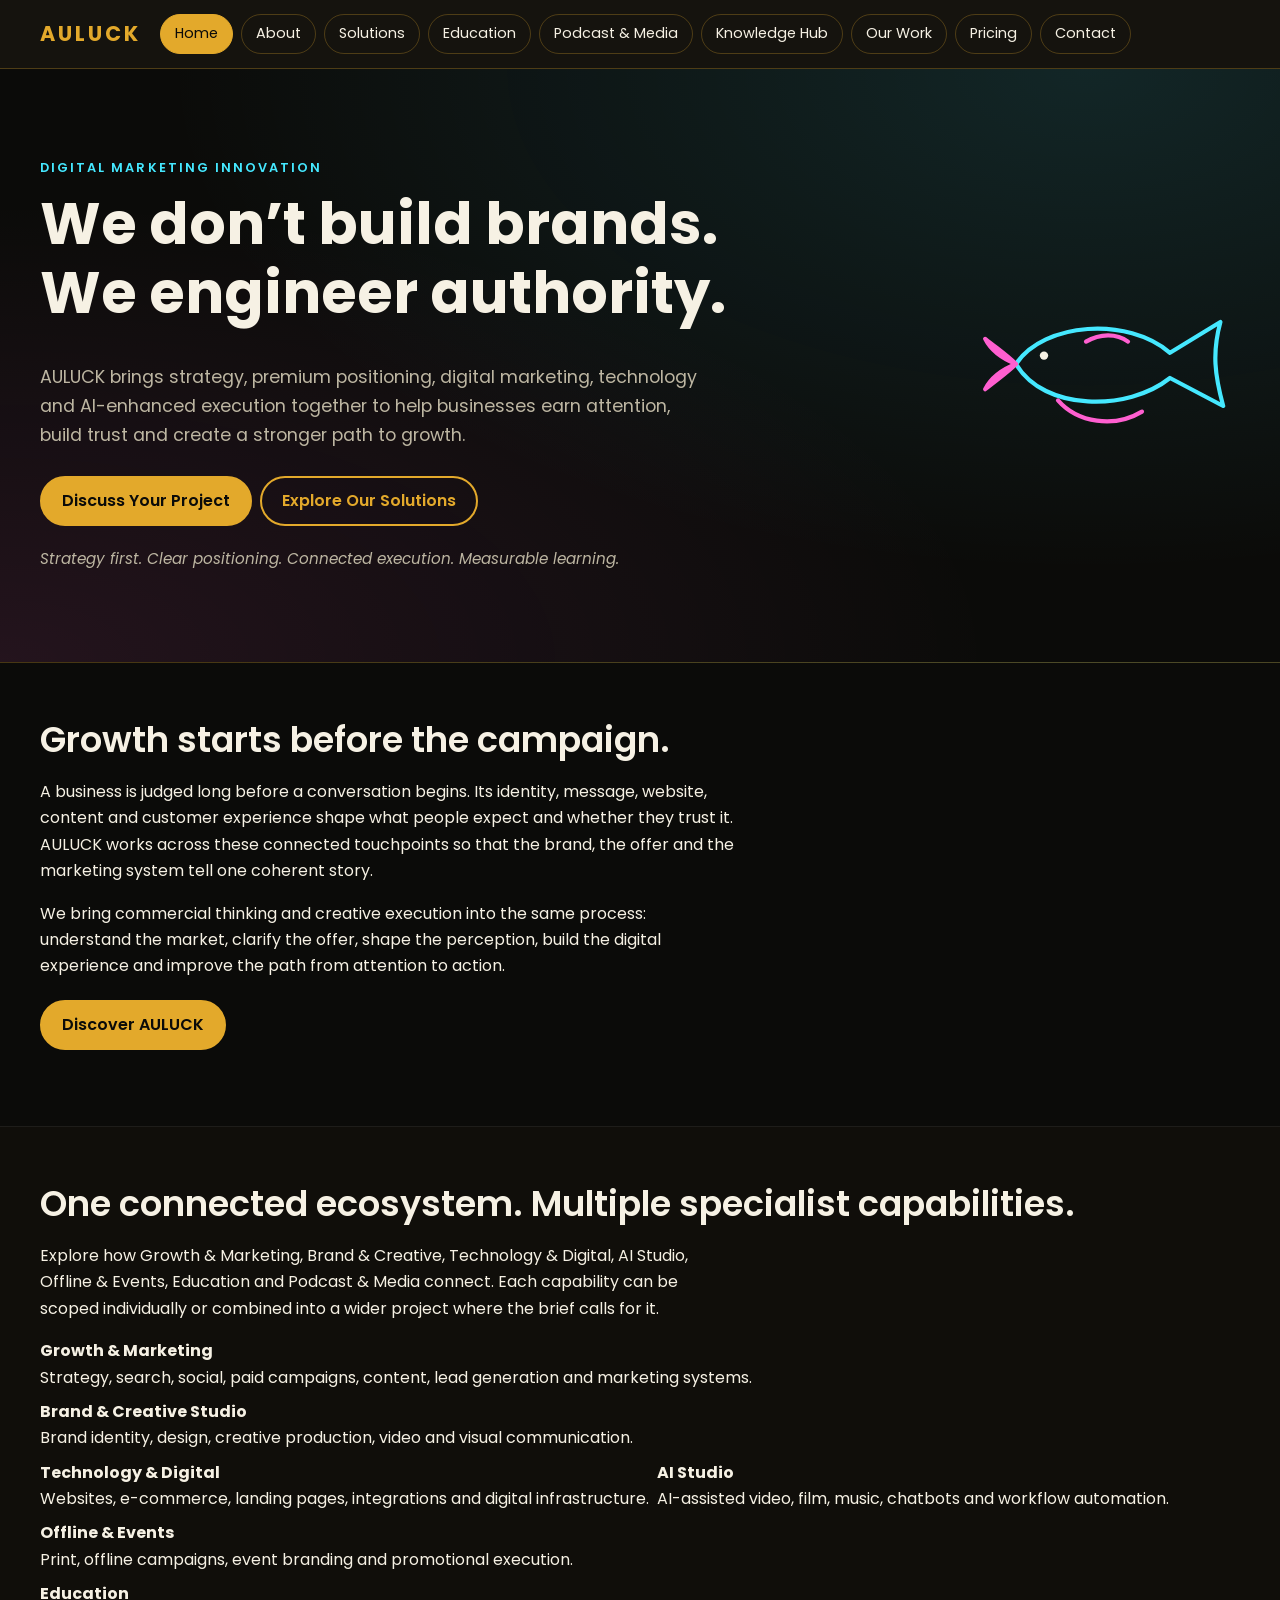
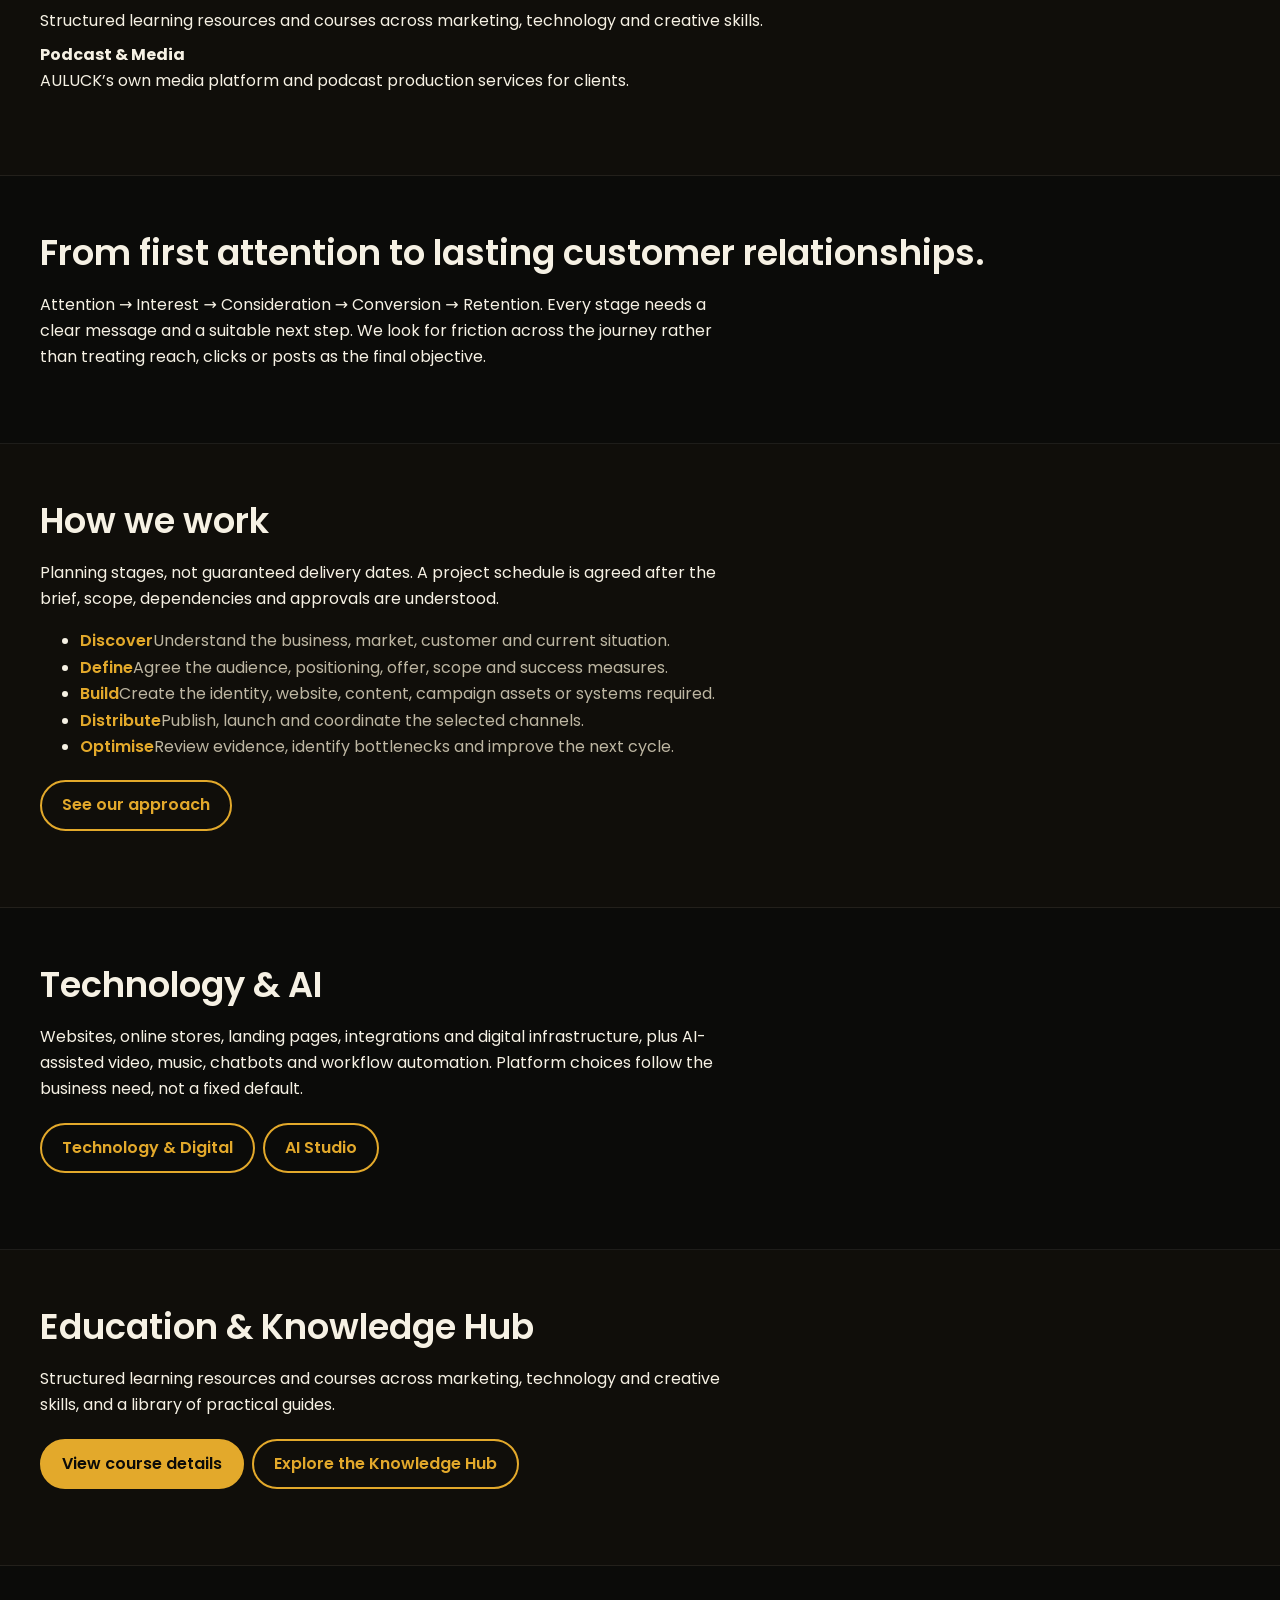
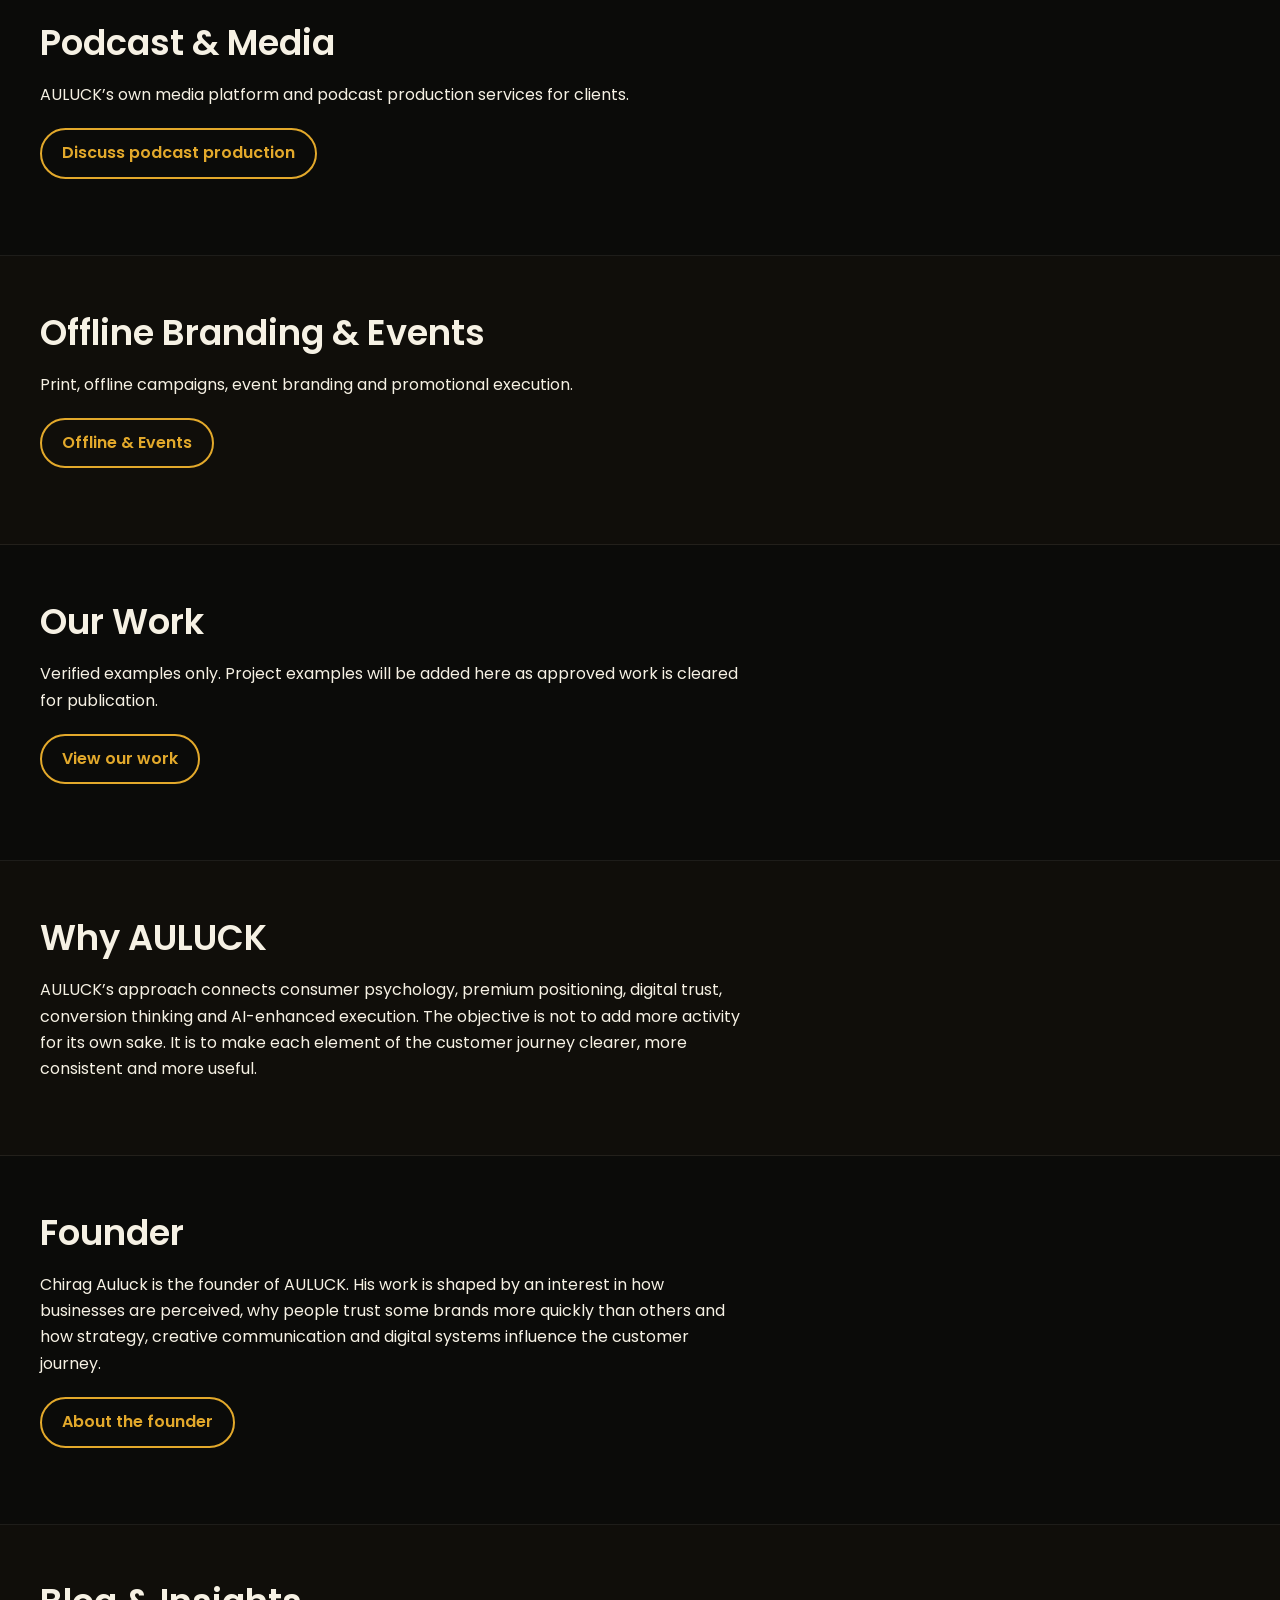
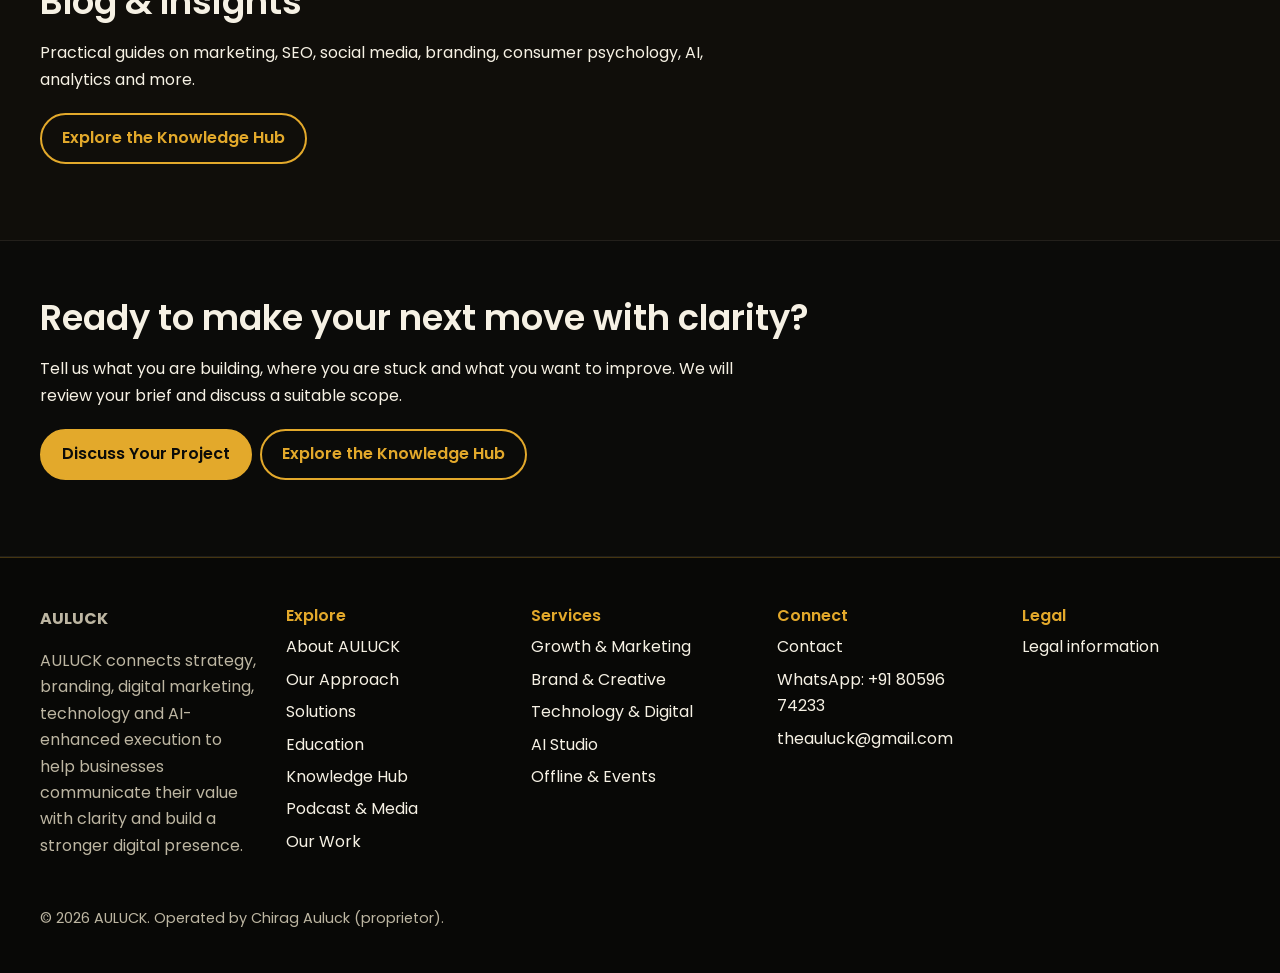
==== commit 369fdba6: "Publish the full AULUCK website (10 pages)" ====
--- a/index.html
+++ b/index.html
@@ -3,21 +3,19 @@
 <head>
 <meta charset="utf-8">
 <meta name="viewport" content="width=device-width, initial-scale=1">
-<meta name="robots" content="noindex">
 <title>AULUCK | Digital Marketing, Branding, AI &amp; Growth Solutions</title>
 <meta name="description" content="AULUCK connects strategy, branding, digital marketing, technology, AI and creative execution to help businesses build trust and grow with clarity.">
+<link rel="preconnect" href="https://fonts.googleapis.com">
+<link rel="preconnect" href="https://fonts.gstatic.com" crossorigin>
+<link href="https://fonts.googleapis.com/css2?family=Poppins:wght@400;500;600;700&amp;display=swap" rel="stylesheet">
 <link rel="stylesheet" href="assets/site.css">
 </head>
 <body>
 <a class="skip" href="#main">Skip to content</a>
-<div class="draft-banner"><div class="wrap">Draft preview. Items in highlighted brackets need the owner's confirmation before this page goes live.</div></div>
-<header class="site"><div class="wrap">
-<a class="brand" href="index.html">AULUCK</a>
-<nav class="main" aria-label="Main"><ul><li><a href="index.html" aria-current="page">Home</a></li><li><a href="about.html">About</a></li><li><a href="solutions.html">Solutions</a></li><li><a href="education.html">Education</a></li><li><a href="media.html">Podcast &amp; Media</a></li><li><a href="knowledge-hub.html">Knowledge Hub</a></li><li><a href="work.html">Our Work</a></li><li><a href="pricing.html">Pricing</a></li><li><a href="contact.html">Contact</a></li></ul></nav>
-</div></header>
+<header class="site"><div class="wrap"><a class="brand" href="index.html">AULUCK</a><nav class="main" aria-label="Main"><ul><li><a href="index.html" aria-current="page">Home</a></li><li><a href="about.html">About</a></li><li><a href="solutions.html">Solutions</a></li><li><a href="education.html">Education</a></li><li><a href="media.html">Podcast &amp; Media</a></li><li><a href="knowledge-hub.html">Knowledge Hub</a></li><li><a href="work.html">Our Work</a></li><li><a href="pricing.html">Pricing</a></li><li><a href="contact.html">Contact</a></li></ul></nav></div></header>
 <main id="main">
-<div class="hero"><div class="wrap"><p class="eyebrow">Digital marketing innovation</p><h1>We don’t build brands. We engineer authority.</h1><p class="lead">AULUCK brings strategy, premium positioning, digital marketing, technology and AI-enhanced execution together to help businesses earn attention, build trust and create a stronger path to growth.</p><p><a class="btn" href="contact.html#enquiry">Discuss Your Project</a><a class="btn ghost" href="solutions.html">Explore Our Solutions</a></p><p class="note">Strategy first. Clear positioning. Connected execution. Measurable learning.</p></div></div><section class="sec" id="intro" aria-labelledby="intro-h"><div class="wrap"><h2 id="intro-h">Growth starts before the campaign.</h2><p>A business is judged long before a conversation begins. Its identity, message, website, content and customer experience shape what people expect and whether they trust it. AULUCK works across these connected touchpoints so that the brand, the offer and the marketing system tell one coherent story.</p><p>We bring commercial thinking and creative execution into the same process: understand the market, clarify the offer, shape the perception, build the digital experience and improve the path from attention to action.</p><p><a class="btn" href="about.html">Discover AULUCK</a></p></div></section><section class="sec" id="ecosystem" aria-labelledby="ecosystem-h"><div class="wrap"><h2 id="ecosystem-h">One connected ecosystem. Multiple specialist capabilities.</h2><p>Explore how Growth &amp; Marketing, Brand &amp; Creative, Technology &amp; Digital, AI Studio, Offline &amp; Events, Education and Podcast &amp; Media connect. Each capability can be scoped individually or combined into a wider project where the brief calls for it.</p><ul class="toc"><li><strong>Growth &amp; Marketing</strong><br>Strategy, search, social, paid campaigns, content, lead generation and marketing systems.</li><li><strong>Brand &amp; Creative Studio</strong><br>Brand identity, design, creative production, video and visual communication.</li><li><strong>Technology &amp; Digital</strong><br>Websites, e-commerce, landing pages, integrations and digital infrastructure.</li><li><strong>AI Studio</strong><br>AI-assisted video, film, music, chatbots and workflow automation.</li><li><strong>Offline &amp; Events</strong><br>Print, offline campaigns, event branding and promotional execution.</li><li><strong>Education</strong><br>Structured learning resources and courses across marketing, technology and creative skills.</li><li><strong>Podcast &amp; Media</strong><br>AULUCK’s own media platform and podcast production services for clients.</li></ul></div></section><section class="sec" id="growth-framework" aria-labelledby="growth-framework-h"><div class="wrap"><h2 id="growth-framework-h">From first attention to lasting customer relationships.</h2><p>Attention → Interest → Consideration → Conversion → Retention. Every stage needs a clear message and a suitable next step. We look for friction across the journey rather than treating reach, clicks or posts as the final objective.</p></div></section><section class="sec" id="how-we-work" aria-labelledby="how-we-work-h"><div class="wrap"><h2 id="how-we-work-h">How we work</h2><p>Planning stages, not guaranteed delivery dates. A project schedule is agreed after the brief, scope, dependencies and approvals are understood.</p><ul class="stages"><li><span class="stage-name">Discover</span><span class="stage-out">Understand the business, market, customer and current situation.</span></li><li><span class="stage-name">Define</span><span class="stage-out">Agree the audience, positioning, offer, scope and success measures.</span></li><li><span class="stage-name">Build</span><span class="stage-out">Create the identity, website, content, campaign assets or systems required.</span></li><li><span class="stage-name">Distribute</span><span class="stage-out">Publish, launch and coordinate the selected channels.</span></li><li><span class="stage-name">Optimise</span><span class="stage-out">Review evidence, identify bottlenecks and improve the next cycle.</span></li></ul><p><a class="btn ghost" href="about.html#our-approach">See our approach</a></p></div></section><section class="sec" id="technology-ai" aria-labelledby="technology-ai-h"><div class="wrap"><h2 id="technology-ai-h">Technology &amp; AI</h2><p>Websites, online stores, landing pages, integrations and digital infrastructure, plus AI-assisted video, music, chatbots and workflow automation. Platform choices follow the business need, not a fixed default.</p><p><a class="btn ghost" href="solutions.html#technology-digital">Technology &amp; Digital</a><a class="btn ghost" href="solutions.html#ai-studio">AI Studio</a></p></div></section><section class="sec" id="education-knowledge" aria-labelledby="education-knowledge-h"><div class="wrap"><h2 id="education-knowledge-h">Education &amp; Knowledge Hub</h2><p>Structured learning resources and courses across marketing, technology and creative skills, and a library of practical guides.</p><p><a class="btn" href="education.html">View course details</a><a class="btn ghost" href="knowledge-hub.html">Explore the Knowledge Hub</a></p></div></section><section class="sec" id="podcast-media" aria-labelledby="podcast-media-h"><div class="wrap"><h2 id="podcast-media-h">Podcast &amp; Media</h2><p>AULUCK’s own media platform and podcast production services for clients.</p><p><a class="btn ghost" href="media.html">Discuss podcast production</a></p></div></section><section class="sec" id="offline-events" aria-labelledby="offline-events-h"><div class="wrap"><h2 id="offline-events-h">Offline Branding &amp; Events</h2><p>Print, offline campaigns, event branding and promotional execution.</p><p><a class="btn ghost" href="solutions.html#offline-events">Offline &amp; Events</a></p></div></section><section class="sec" id="our-work" aria-labelledby="our-work-h"><div class="wrap"><h2 id="our-work-h">Our Work</h2><p>Verified examples only. Project examples will be added here as approved work is cleared for publication.</p><p><span class="ph">[DETAIL REQUIRED: client-approved project examples, with written permission]</span></p><p><a class="btn ghost" href="work.html">View our work</a></p></div></section><section class="sec" id="why-aulick" aria-labelledby="why-aulick-h"><div class="wrap"><h2 id="why-aulick-h">Why AULUCK</h2><p>AULUCK’s approach connects consumer psychology, premium positioning, digital trust, conversion thinking and AI-enhanced execution. The objective is not to add more activity for its own sake. It is to make each element of the customer journey clearer, more consistent and more useful.</p></div></section><section class="sec" id="founder-teaser" aria-labelledby="founder-teaser-h"><div class="wrap"><h2 id="founder-teaser-h">Founder</h2><p>Chirag Auluck is the founder of AULUCK. His work is shaped by an interest in how businesses are perceived, why people trust some brands more quickly than others and how strategy, creative communication and digital systems influence the customer journey.</p><p><a class="btn ghost" href="about.html#founder">About the founder</a></p></div></section><section class="sec" id="blog-insights" aria-labelledby="blog-insights-h"><div class="wrap"><h2 id="blog-insights-h">Blog &amp; Insights</h2><p>Practical guides on marketing, SEO, social media, branding, consumer psychology, AI, analytics and more.</p><p><a class="btn ghost" href="knowledge-hub.html">Explore the Knowledge Hub</a></p></div></section><section class="sec" id="closing-cta" aria-labelledby="closing-cta-h"><div class="wrap"><h2 id="closing-cta-h">Ready to make your next move with clarity?</h2><p>Tell us what you are building, where you are stuck and what you want to improve. We will review your brief and discuss a suitable scope.</p><p><a class="btn" href="contact.html#enquiry">Discuss Your Project</a><a class="btn ghost" href="knowledge-hub.html">Explore the Knowledge Hub</a></p></div></section>
+<div class="hero"><div class="wrap"><p class="eyebrow">Digital marketing innovation</p><h1>We don’t build brands. We engineer authority.</h1><p class="lead">AULUCK brings strategy, premium positioning, digital marketing, technology and AI-enhanced execution together to help businesses earn attention, build trust and create a stronger path to growth.</p><p><a class="btn" href="contact.html#enquiry">Discuss Your Project</a><a class="btn ghost" href="solutions.html">Explore Our Solutions</a></p><p class="note">Strategy first. Clear positioning. Connected execution. Measurable learning.</p><div class="creature"><svg viewBox="0 0 200 140" aria-hidden="true" focusable="false"><g fill="none" stroke-width="3" stroke-linejoin="round" stroke-linecap="round"><path d="M40 70 C60 40 120 36 150 62 L186 40 C180 62 182 78 188 100 L150 80 C120 104 60 104 40 70 Z" stroke="#45E8FF"/><path d="M40 70 C30 66 22 60 18 52 C28 60 34 64 40 70 C34 76 28 80 18 88 C22 80 30 74 40 70 Z" stroke="#FF5FD0"/><path d="M90 54 C100 48 112 48 120 54" stroke="#FF5FD0"/><path d="M70 96 C84 112 110 116 130 104" stroke="#FF5FD0"/><circle cx="60" cy="64" r="3" fill="#F6F1E4" stroke="none"/></g></svg></div></div></div><section class="sec" id="intro" aria-labelledby="intro-h"><div class="wrap"><h2 id="intro-h">Growth starts before the campaign.</h2><p>A business is judged long before a conversation begins. Its identity, message, website, content and customer experience shape what people expect and whether they trust it. AULUCK works across these connected touchpoints so that the brand, the offer and the marketing system tell one coherent story.</p><p>We bring commercial thinking and creative execution into the same process: understand the market, clarify the offer, shape the perception, build the digital experience and improve the path from attention to action.</p><p><a class="btn" href="about.html">Discover AULUCK</a></p></div></section><section class="sec" id="ecosystem" aria-labelledby="ecosystem-h"><div class="wrap"><h2 id="ecosystem-h">One connected ecosystem. Multiple specialist capabilities.</h2><p>Explore how Growth &amp; Marketing, Brand &amp; Creative, Technology &amp; Digital, AI Studio, Offline &amp; Events, Education and Podcast &amp; Media connect. Each capability can be scoped individually or combined into a wider project where the brief calls for it.</p><ul class="toc"><li><strong>Growth &amp; Marketing</strong><br>Strategy, search, social, paid campaigns, content, lead generation and marketing systems.</li><li><strong>Brand &amp; Creative Studio</strong><br>Brand identity, design, creative production, video and visual communication.</li><li><strong>Technology &amp; Digital</strong><br>Websites, e-commerce, landing pages, integrations and digital infrastructure.</li><li><strong>AI Studio</strong><br>AI-assisted video, film, music, chatbots and workflow automation.</li><li><strong>Offline &amp; Events</strong><br>Print, offline campaigns, event branding and promotional execution.</li><li><strong>Education</strong><br>Structured learning resources and courses across marketing, technology and creative skills.</li><li><strong>Podcast &amp; Media</strong><br>AULUCK’s own media platform and podcast production services for clients.</li></ul></div></section><section class="sec" id="growth-framework" aria-labelledby="growth-framework-h"><div class="wrap"><h2 id="growth-framework-h">From first attention to lasting customer relationships.</h2><p>Attention → Interest → Consideration → Conversion → Retention. Every stage needs a clear message and a suitable next step. We look for friction across the journey rather than treating reach, clicks or posts as the final objective.</p></div></section><section class="sec" id="how-we-work" aria-labelledby="how-we-work-h"><div class="wrap"><h2 id="how-we-work-h">How we work</h2><p>Planning stages, not guaranteed delivery dates. A project schedule is agreed after the brief, scope, dependencies and approvals are understood.</p><ul class="stages"><li><span class="stage-name">Discover</span><span class="stage-out">Understand the business, market, customer and current situation.</span></li><li><span class="stage-name">Define</span><span class="stage-out">Agree the audience, positioning, offer, scope and success measures.</span></li><li><span class="stage-name">Build</span><span class="stage-out">Create the identity, website, content, campaign assets or systems required.</span></li><li><span class="stage-name">Distribute</span><span class="stage-out">Publish, launch and coordinate the selected channels.</span></li><li><span class="stage-name">Optimise</span><span class="stage-out">Review evidence, identify bottlenecks and improve the next cycle.</span></li></ul><p><a class="btn ghost" href="about.html#our-approach">See our approach</a></p></div></section><section class="sec" id="technology-ai" aria-labelledby="technology-ai-h"><div class="wrap"><h2 id="technology-ai-h">Technology &amp; AI</h2><p>Websites, online stores, landing pages, integrations and digital infrastructure, plus AI-assisted video, music, chatbots and workflow automation. Platform choices follow the business need, not a fixed default.</p><p><a class="btn ghost" href="solutions.html#technology-digital">Technology &amp; Digital</a><a class="btn ghost" href="solutions.html#ai-studio">AI Studio</a></p></div></section><section class="sec" id="education-knowledge" aria-labelledby="education-knowledge-h"><div class="wrap"><h2 id="education-knowledge-h">Education &amp; Knowledge Hub</h2><p>Structured learning resources and courses across marketing, technology and creative skills, and a library of practical guides.</p><p><a class="btn" href="education.html">View course details</a><a class="btn ghost" href="knowledge-hub.html">Explore the Knowledge Hub</a></p></div></section><section class="sec" id="podcast-media" aria-labelledby="podcast-media-h"><div class="wrap"><h2 id="podcast-media-h">Podcast &amp; Media</h2><p>AULUCK’s own media platform and podcast production services for clients.</p><p><a class="btn ghost" href="media.html">Discuss podcast production</a></p></div></section><section class="sec" id="offline-events" aria-labelledby="offline-events-h"><div class="wrap"><h2 id="offline-events-h">Offline Branding &amp; Events</h2><p>Print, offline campaigns, event branding and promotional execution.</p><p><a class="btn ghost" href="solutions.html#offline-events">Offline &amp; Events</a></p></div></section><section class="sec" id="our-work" aria-labelledby="our-work-h"><div class="wrap"><h2 id="our-work-h">Our Work</h2><p>Verified examples only. Project examples will be added here as approved work is cleared for publication.</p><p><a class="btn ghost" href="work.html">View our work</a></p></div></section><section class="sec" id="why-aulick" aria-labelledby="why-aulick-h"><div class="wrap"><h2 id="why-aulick-h">Why AULUCK</h2><p>AULUCK’s approach connects consumer psychology, premium positioning, digital trust, conversion thinking and AI-enhanced execution. The objective is not to add more activity for its own sake. It is to make each element of the customer journey clearer, more consistent and more useful.</p></div></section><section class="sec" id="founder-teaser" aria-labelledby="founder-teaser-h"><div class="wrap"><h2 id="founder-teaser-h">Founder</h2><p>Chirag Auluck is the founder of AULUCK. His work is shaped by an interest in how businesses are perceived, why people trust some brands more quickly than others and how strategy, creative communication and digital systems influence the customer journey.</p><p><a class="btn ghost" href="about.html#founder">About the founder</a></p></div></section><section class="sec" id="blog-insights" aria-labelledby="blog-insights-h"><div class="wrap"><h2 id="blog-insights-h">Blog &amp; Insights</h2><p>Practical guides on marketing, SEO, social media, branding, consumer psychology, AI, analytics and more.</p><p><a class="btn ghost" href="knowledge-hub.html">Explore the Knowledge Hub</a></p></div></section><section class="sec" id="closing-cta" aria-labelledby="closing-cta-h"><div class="wrap"><h2 id="closing-cta-h">Ready to make your next move with clarity?</h2><p>Tell us what you are building, where you are stuck and what you want to improve. We will review your brief and discuss a suitable scope.</p><p><a class="btn" href="contact.html#enquiry">Discuss Your Project</a><a class="btn ghost" href="knowledge-hub.html">Explore the Knowledge Hub</a></p></div></section>
 </main>
-<footer class="site"><div class="wrap"><div class="cols"><div><p><strong>AULUCK</strong></p><p>AULUCK connects strategy, branding, digital marketing, technology and AI-enhanced execution to help businesses communicate their value with clarity and build a stronger digital presence.</p></div><div><h2>Explore</h2><ul><li><a href="about.html">About AULUCK</a></li><li><a href="about.html#our-approach">Our Approach</a></li><li><a href="solutions.html">Solutions</a></li><li><a href="education.html">Education</a></li><li><a href="knowledge-hub.html">Knowledge Hub</a></li><li><a href="media.html">Podcast &amp; Media</a></li><li><a href="work.html">Our Work</a></li></ul></div><div><h2>Services</h2><ul><li><a href="solutions.html#growth-marketing">Growth &amp; Marketing</a></li><li><a href="solutions.html#brand-creative">Brand &amp; Creative</a></li><li><a href="solutions.html#technology-digital">Technology &amp; Digital</a></li><li><a href="solutions.html#ai-studio">AI Studio</a></li><li><a href="solutions.html#offline-events">Offline &amp; Events</a></li></ul></div><div><h2>Connect</h2><ul><li><a href="contact.html">Contact</a></li><li><span class="ph">+91 80596 74233</span></li><li><span class="ph">theauluck@gmail.com</span></li><li><span class="ph">[VERIFY: social profile links]</span></li></ul></div><div><h2>Legal</h2><ul><li><a href="legal.html#privacy">Privacy Policy</a></li><li><a href="legal.html#cookie">Cookie Notice</a></li><li><a href="legal.html#terms">Terms &amp; Conditions</a></li><li><a href="legal.html#accessibility">Accessibility</a></li></ul></div></div></div></footer>
+<footer class="site"><div class="wrap"><div class="cols"><div><p><strong>AULUCK</strong></p><p>AULUCK connects strategy, branding, digital marketing, technology and AI-enhanced execution to help businesses communicate their value with clarity and build a stronger digital presence.</p></div><div><h2>Explore</h2><ul><li><a href="about.html">About AULUCK</a></li><li><a href="about.html#our-approach">Our Approach</a></li><li><a href="solutions.html">Solutions</a></li><li><a href="education.html">Education</a></li><li><a href="knowledge-hub.html">Knowledge Hub</a></li><li><a href="media.html">Podcast &amp; Media</a></li><li><a href="work.html">Our Work</a></li></ul></div><div><h2>Services</h2><ul><li><a href="solutions.html#growth-marketing">Growth &amp; Marketing</a></li><li><a href="solutions.html#brand-creative">Brand &amp; Creative</a></li><li><a href="solutions.html#technology-digital">Technology &amp; Digital</a></li><li><a href="solutions.html#ai-studio">AI Studio</a></li><li><a href="solutions.html#offline-events">Offline &amp; Events</a></li></ul></div><div><h2>Connect</h2><ul><li><a href="contact.html">Contact</a></li><li><a href="https://wa.me/918059674233">WhatsApp: +91 80596 74233</a></li><li><a href="mailto:theauluck@gmail.com">theauluck@gmail.com</a></li></ul></div><div><h2>Legal</h2><ul><li><a href="legal.html">Legal information</a></li></ul></div></div><p class="copy">&copy; 2026 AULUCK. Operated by Chirag Auluck (proprietor).</p></div></footer>
 </body>
 </html>
--- a/assets/site.css
+++ b/assets/site.css
@@ -1,296 +1,74 @@
-:root {
-  --bg: #05060a;
-  --panel: #0b0d14;
-  --text: #e9ecf5;
-  --muted: #a9b0c4;
-  --blue: #3b82f6;
-  --violet: #8b5cf6;
-  --cyan: #22d3ee;
-  --line: #1d2233;
-  --link: #7dd3fc;
-  --ph-bg: rgba(250, 204, 21, 0.14);
-  --ph-text: #fde68a;
-}
-
-* { box-sizing: border-box; }
-
-html { scroll-behavior: smooth; }
-
-body {
-  margin: 0;
-  background: var(--bg);
-  color: var(--text);
-  font: 16px/1.65 system-ui, -apple-system, "Segoe UI", Roboto, Arial, sans-serif;
-  position: relative;
-  min-height: 100vh;
-  overflow-x: hidden;
-}
-
-/* Decorative background only: soft blue, violet and cyan glows drifting on black. */
-body::before {
-  content: "";
-  position: fixed;
-  inset: -20%;
-  z-index: -1;
-  pointer-events: none;
-  background:
-    radial-gradient(40% 30% at 20% 20%, rgba(59, 130, 246, 0.16), transparent 70%),
-    radial-gradient(35% 28% at 80% 35%, rgba(139, 92, 246, 0.14), transparent 70%),
-    radial-gradient(30% 25% at 50% 90%, rgba(34, 211, 238, 0.10), transparent 70%);
-  animation: drift 40s ease-in-out infinite alternate;
-}
-
-@keyframes drift {
-  from { transform: translate3d(0, 0, 0); }
-  to { transform: translate3d(3%, -2%, 0); }
-}
-
-a { color: var(--link); }
-img { max-width: 100%; height: auto; }
-
-.wrap { max-width: 1080px; margin: 0 auto; padding: 0 20px; }
-
-.skip { position: absolute; left: -999px; top: 0; }
-.skip:focus { left: 12px; top: 12px; background: #fff; color: #000; padding: 8px 12px; z-index: 10; }
-
-:focus-visible { outline: 3px solid var(--cyan); outline-offset: 2px; }
-
-.draft-banner {
-  background: #111425;
-  border-bottom: 1px solid var(--line);
-  color: var(--muted);
-  font-size: 0.85rem;
-  padding: 8px 0;
-}
-
-header.site {
-  position: sticky;
-  top: 0;
-  z-index: 5;
-  background: rgba(5, 6, 10, 0.88);
-  backdrop-filter: blur(8px);
-  border-bottom: 1px solid var(--line);
-}
-
-header.site .wrap {
-  display: flex;
-  flex-wrap: wrap;
-  align-items: center;
-  gap: 10px 24px;
-  padding-top: 14px;
-  padding-bottom: 14px;
-}
-
-.brand {
-  font-weight: 800;
-  letter-spacing: 0.14em;
-  color: var(--text);
-  text-decoration: none;
-  font-size: 1.1rem;
-}
-
-nav.main ul {
-  list-style: none;
-  display: flex;
-  flex-wrap: wrap;
-  gap: 6px 16px;
-  margin: 0;
-  padding: 0;
-}
-
-nav.main a {
-  color: var(--muted);
-  text-decoration: none;
-  padding: 4px 0;
-  border-bottom: 2px solid transparent;
-}
-
-nav.main a:hover { color: var(--text); }
-nav.main a[aria-current="page"] { color: var(--text); border-bottom-color: var(--cyan); }
-
-.hero { padding: 64px 0 36px; }
-
-.eyebrow {
-  color: var(--cyan);
-  text-transform: uppercase;
-  letter-spacing: 0.16em;
-  font-size: 0.78rem;
-  font-weight: 700;
-  margin: 0 0 8px;
-}
-
-h1 {
-  font-size: clamp(2rem, 5vw, 3.3rem);
-  line-height: 1.1;
-  margin: 0.1em 0 0.4em;
-  letter-spacing: -0.01em;
-}
-
-h2 { font-size: 1.6rem; line-height: 1.25; margin: 0 0 0.6em; }
-h3 { font-size: 1.15rem; margin: 1.4em 0 0.4em; }
-h4 { font-size: 1rem; margin: 1.2em 0 0.3em; color: #c7d2fe; }
-
-.lead { font-size: 1.12rem; color: var(--muted); max-width: 760px; }
-
-p { margin: 0 0 1em; }
-
-section.sec {
-  padding: 44px 0;
-  border-top: 1px solid var(--line);
-}
-
-section.sec.first { border-top: none; }
-
-.narrow { max-width: 760px; }
-
-.btn {
-  display: inline-block;
-  padding: 11px 20px;
-  border-radius: 999px;
-  background: linear-gradient(90deg, var(--blue), var(--violet));
-  color: #fff;
-  text-decoration: none;
-  font-weight: 600;
-  margin: 4px 10px 4px 0;
-}
-
-.btn.ghost {
-  background: transparent;
-  border: 1px solid #3a4260;
-  color: var(--text);
-}
-
-.grid {
-  display: grid;
-  gap: 16px;
-  grid-template-columns: repeat(auto-fit, minmax(240px, 1fr));
-}
-
-.panel {
-  background: var(--panel);
-  border: 1px solid var(--line);
-  border-radius: 14px;
-  padding: 18px 20px;
-}
-
-.panel h3 { margin-top: 0.2em; }
-
-.ph {
-  background: var(--ph-bg);
-  color: var(--ph-text);
-  border: 1px dashed #a16207;
-  border-radius: 4px;
-  padding: 0 5px;
-  font-weight: 600;
-  white-space: normal;
-}
-
-.note {
-  border-left: 3px solid var(--cyan);
-  padding: 4px 0 4px 14px;
-  color: var(--muted);
-}
-
-.toc {
-  columns: 2 260px;
-  column-gap: 28px;
-  padding: 0;
-  margin: 0;
-  list-style: none;
-}
-
-.toc li { break-inside: avoid; padding: 3px 0; }
-
-table { width: 100%; border-collapse: collapse; margin: 0.6em 0 1.2em; }
-th, td { text-align: left; padding: 10px 10px; border-bottom: 1px solid var(--line); vertical-align: top; }
-th { color: var(--muted); font-weight: 600; font-size: 0.9rem; }
-
-.table-wrap { overflow-x: auto; }
-
-.stages { list-style: none; padding: 0; margin: 0; counter-reset: stage; }
-.stages li {
-  padding: 16px 0;
-  border-bottom: 1px solid var(--line);
-  display: grid;
-  gap: 4px 20px;
-  grid-template-columns: minmax(120px, 170px) 1fr;
-}
-.stages .stage-name { font-weight: 700; color: var(--text); }
-.stages .stage-out { color: var(--muted); font-size: 0.95rem; }
-
-ul.plain, ol.plain { padding-left: 1.2em; }
-ul.plain li, ol.plain li { margin-bottom: 0.4em; }
-
-.service-meta { color: var(--muted); font-size: 0.95rem; margin: 0 0 0.8em; }
-
-form .field { margin: 14px 0; }
-form label { display: block; margin-bottom: 5px; font-weight: 600; }
-form .hint { color: var(--muted); font-size: 0.9rem; margin: 4px 0 0; }
-input, select, textarea {
-  width: 100%;
-  background: #0f1320;
-  color: var(--text);
-  border: 1px solid #2a3148;
-  border-radius: 8px;
-  padding: 10px 12px;
-  font: inherit;
-}
-textarea { min-height: 130px; resize: vertical; }
-.check { display: flex; gap: 10px; align-items: flex-start; }
-.check input { width: auto; margin-top: 6px; }
-
-details {
-  border-bottom: 1px solid var(--line);
-  padding: 12px 0;
-}
-details summary { cursor: pointer; font-weight: 600; }
-details p { margin: 10px 0 0; color: var(--muted); }
-
-.clause h3 { font-size: 1rem; }
-.clause p { margin-bottom: 0.7em; }
-
-.legal-banner {
-  border: 1px solid #3a2f0b;
-  background: rgba(250, 204, 21, 0.06);
-  border-radius: 10px;
-  padding: 12px 16px;
-  color: var(--ph-text);
-  margin: 18px 0 8px;
-}
-
-footer.site {
-  border-top: 1px solid var(--line);
-  margin-top: 40px;
-  padding: 36px 0 44px;
-  color: var(--muted);
-  font-size: 0.95rem;
-}
-
-footer.site .cols {
-  display: grid;
-  gap: 24px;
-  grid-template-columns: repeat(auto-fit, minmax(180px, 1fr));
-}
-
-footer.site ul { list-style: none; padding: 0; margin: 0; }
-footer.site li { margin-bottom: 6px; }
-footer.site h2 { font-size: 0.85rem; text-transform: uppercase; letter-spacing: 0.12em; color: var(--text); margin-bottom: 10px; }
-
-@media (max-width: 640px) {
-  .wrap { padding: 0 16px; }
-  .hero { padding: 40px 0 24px; }
-  section.sec { padding: 30px 0; }
-  h1 { font-size: 2rem; }
-  h2 { font-size: 1.35rem; }
-  .btn { display: block; text-align: center; margin: 8px 0; }
-  .stages li { grid-template-columns: 1fr; }
-  .toc { columns: 1; }
-  table { font-size: 0.92rem; }
-  th, td { padding: 8px 6px; }
-}
-
-@media (prefers-reduced-motion: reduce) {
-  html { scroll-behavior: auto; }
-  body::before { animation: none; }
-  * { transition: none !important; animation: none !important; }
-}
+:root{--bg:#0B0B09;--panel:#15130E;--ink:#F6F1E4;--muted:#BDB6A2;--mustard:#E3A92B;--neon:#45E8FF;--pink:#FF5FD0;--line:rgba(227,169,43,.28)}
+*{box-sizing:border-box}
+html{-webkit-text-size-adjust:100%}
+body{margin:0;background:var(--bg);color:var(--ink);font-family:Poppins,system-ui,-apple-system,"Segoe UI",sans-serif;font-size:1rem;line-height:1.65;overflow-wrap:break-word}
+img,svg{max-width:100%;height:auto}
+a{color:var(--neon)}
+a:focus-visible,.btn:focus-visible,summary:focus-visible{outline:3px solid var(--pink);outline-offset:3px}
+h1,h2,h3{line-height:1.2;color:var(--ink);margin:0 0 .6em;font-weight:600}
+h1{font-size:clamp(2rem,5.2vw,3.6rem);font-weight:700}
+h2{font-size:clamp(1.5rem,3.4vw,2.2rem)}
+h3{font-size:1.15rem;color:var(--mustard)}
+p{margin:0 0 1em;max-width:70ch}
+.skip{position:absolute;left:-9999px;top:auto}
+.skip:focus{left:12px;top:12px;background:var(--mustard);color:#0B0B09;padding:8px 12px;z-index:9;border-radius:6px}
+.wrap{width:min(100% - 32px,1200px);margin-inline:auto}
+@media (min-width:640px){.wrap{width:min(100% - 40px,max(1200px,70vw))}}
+header.site{background:var(--panel);border-bottom:1px solid var(--line)}
+header.site .wrap{display:flex;flex-wrap:wrap;align-items:center;gap:10px 20px;padding:14px 0}
+.brand{color:var(--mustard);font-weight:700;font-size:1.3rem;letter-spacing:.14em;text-decoration:none}
+nav.main{min-width:0;max-width:100%}
+nav.main ul{list-style:none;margin:0;padding:0;display:flex;flex-wrap:wrap;gap:8px}
+nav.main a{display:inline-flex;align-items:center;min-height:40px;padding:6px 14px;border-radius:999px;color:var(--ink);text-decoration:none;border:1px solid var(--line);font-size:.9rem}
+nav.main a:hover{border-color:var(--mustard);color:var(--mustard)}
+nav.main a[aria-current="page"]{background:var(--mustard);color:#0B0B09;border-color:var(--mustard)}
+.hero{position:relative;padding:56px 0 44px;background:radial-gradient(ellipse at 85% 0%,rgba(69,232,255,.12),transparent 60%),radial-gradient(ellipse at 0% 100%,rgba(255,95,208,.10),transparent 55%),var(--bg);border-bottom:1px solid var(--line);overflow:hidden}
+.hero .wrap{position:relative;min-width:0}
+.hero h1{max-width:20ch}
+.eyebrow{text-transform:uppercase;letter-spacing:.16em;font-size:.8rem;color:var(--neon);font-weight:600;margin-bottom:12px}
+.lead{font-size:1.1rem;color:var(--muted);max-width:60ch}
+.hero .btn{margin-top:8px}
+.creature{width:150px;margin:28px 0 0}
+.creature svg{width:100%;height:auto;display:block}
+.sec{padding:56px 0;border-bottom:1px solid rgba(246,241,228,.08)}
+.sec:nth-of-type(even){background:#100E0A}
+.sec h2{margin-bottom:.5em}
+.grid{display:grid;grid-template-columns:repeat(auto-fit,minmax(min(100%,260px),1fr));gap:16px}
+.grid>*{min-width:0}
+.panel{background:var(--panel);border:1px solid var(--line);border-radius:16px;padding:20px;min-width:0}
+.panel p:last-child{margin-bottom:0}
+.btn{display:inline-flex;align-items:center;justify-content:center;min-height:44px;padding:10px 20px;border-radius:999px;background:var(--mustard);color:#0B0B09;font-weight:600;text-decoration:none;border:2px solid var(--mustard);margin:4px 8px 4px 0;font-size:1rem;max-width:100%;text-align:center}
+.btn:hover{background:#f0b940}
+.btn.ghost{background:transparent;color:var(--mustard)}
+.btn.ghost:hover{background:rgba(227,169,43,.12)}
+.hint{color:var(--muted);font-size:.9rem}
+.note{color:var(--muted);font-size:.95rem;font-style:italic}
+.plain{list-style:none;padding:0;margin:0 0 1em}
+.plain li{padding:8px 0 8px 22px;position:relative;border-bottom:1px solid rgba(246,241,228,.08);max-width:70ch}
+.plain li::before{content:"";position:absolute;left:2px;top:1.1em;width:8px;height:8px;border-radius:50%;background:var(--mustard)}
+.table-wrap{overflow-x:auto;border:1px solid var(--line);border-radius:14px;min-width:0;max-width:100%;-webkit-overflow-scrolling:touch}
+table{border-collapse:collapse;width:100%;min-width:520px;font-variant-numeric:tabular-nums}
+th,td{text-align:left;padding:12px 14px;border-bottom:1px solid rgba(246,241,228,.1);vertical-align:top}
+th{color:var(--mustard);font-weight:600;background:var(--panel)}
+.toc{display:flex;flex-wrap:wrap;gap:8px;list-style:none;padding:0;margin:0 0 24px}
+.toc a{display:inline-flex;align-items:center;min-height:40px;padding:6px 14px;border-radius:999px;border:1px solid var(--line);color:var(--ink);text-decoration:none;font-size:.9rem}
+.toc a:hover{border-color:var(--mustard);color:var(--mustard)}
+details{border-bottom:1px solid rgba(246,241,228,.12);padding:14px 0}
+summary{cursor:pointer;font-weight:600;min-height:44px;display:flex;align-items:center}
+details p{color:var(--muted);margin:8px 0 0}
+.service-meta{color:var(--muted);font-size:.95rem}
+.stage-name{color:var(--mustard);font-weight:600}
+.stage-out{color:var(--muted)}
+.cols{display:grid;grid-template-columns:repeat(auto-fit,minmax(min(100%,200px),1fr));gap:28px}
+.cols>*{min-width:0}
+footer.site{background:#080806;border-top:1px solid var(--line);padding:48px 0 28px}
+footer.site h2{font-size:1rem;color:var(--mustard);margin-bottom:.6em}
+footer.site ul{list-style:none;padding:0;margin:0}
+footer.site li{margin:6px 0}
+footer.site a{color:var(--ink);text-decoration:none;overflow-wrap:anywhere}
+footer.site a:hover{color:var(--neon);text-decoration:underline}
+footer.site p{color:var(--muted)}
+.copy{margin-top:32px;color:var(--muted);font-size:.9rem}
+@media (min-width:900px){.hero{padding:88px 0 76px}.hero .creature{position:absolute;right:0;top:50%;transform:translateY(-50%);width:280px;margin:0}.hero .wrap{padding-right:0}}
+@media (max-width:899px){.hero .lead{max-width:none}}
+@media print{body{background:#fff;color:#000}.btn{display:none}}
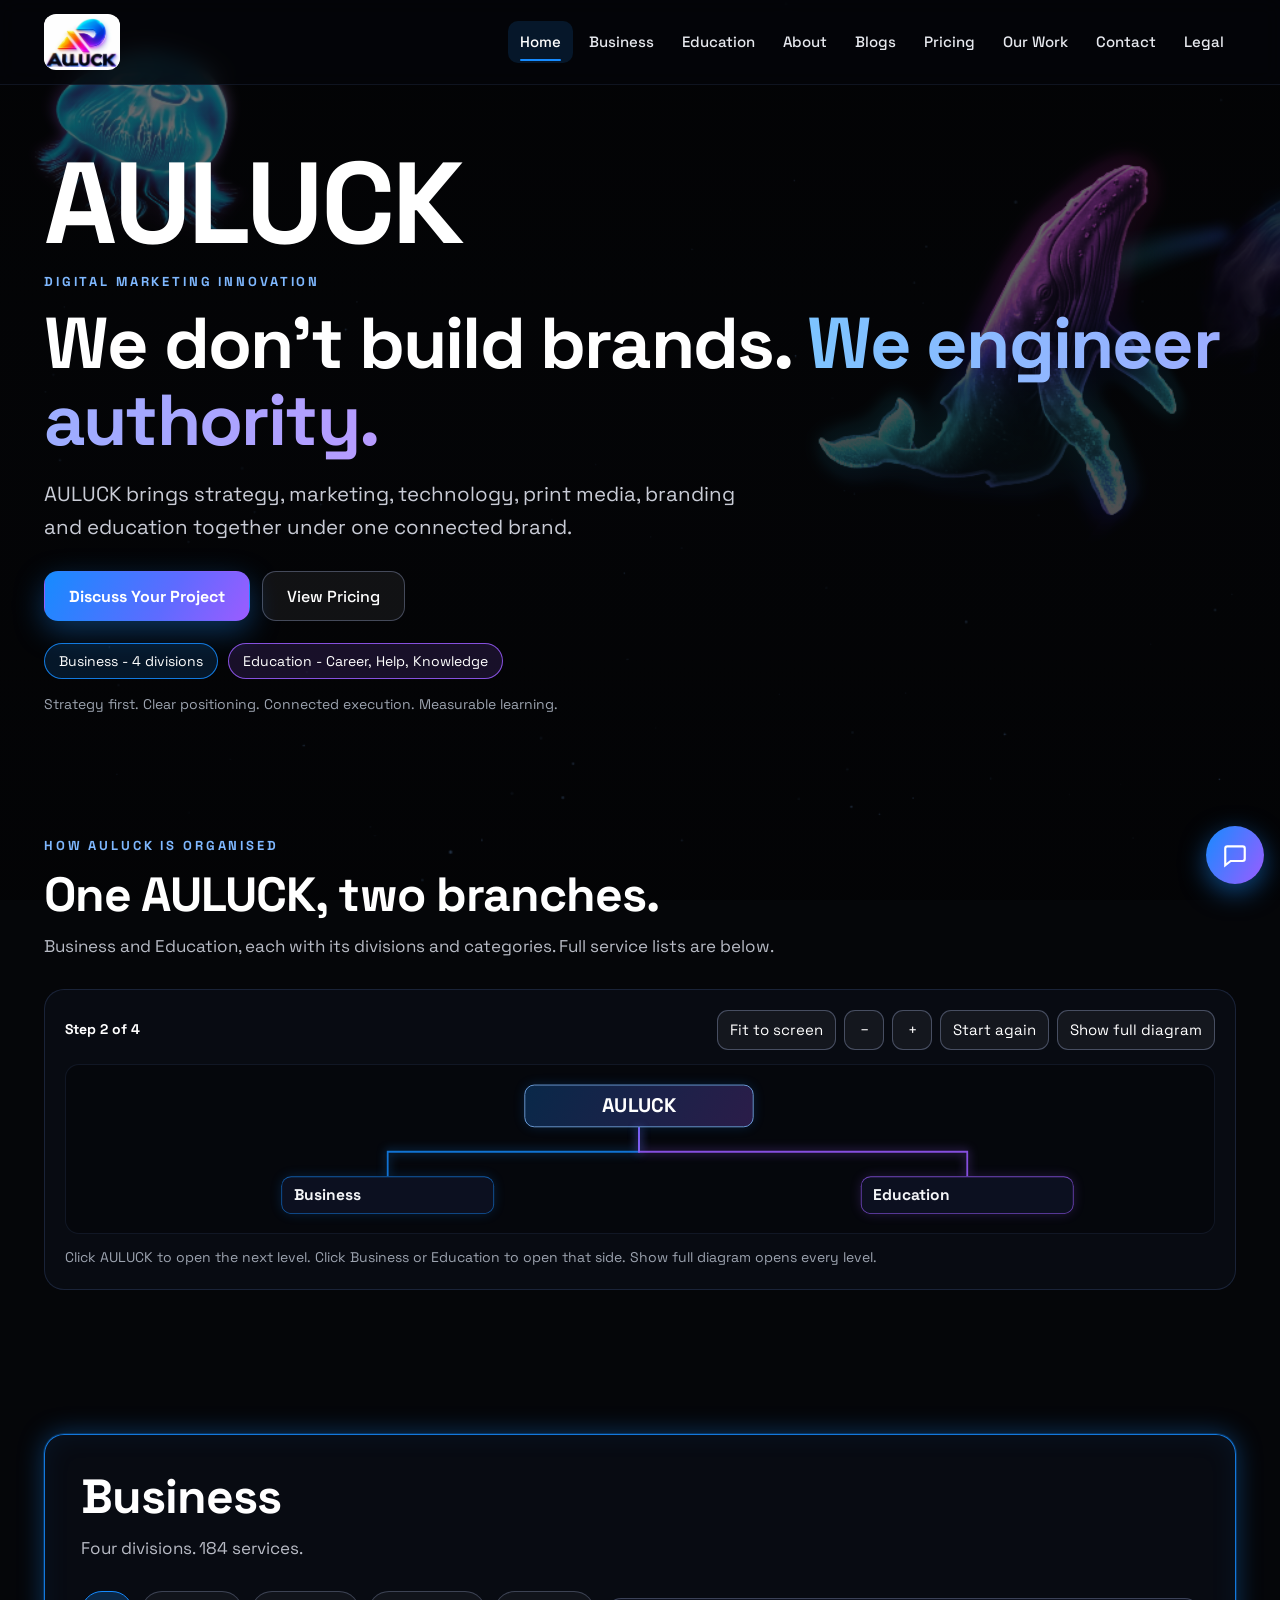
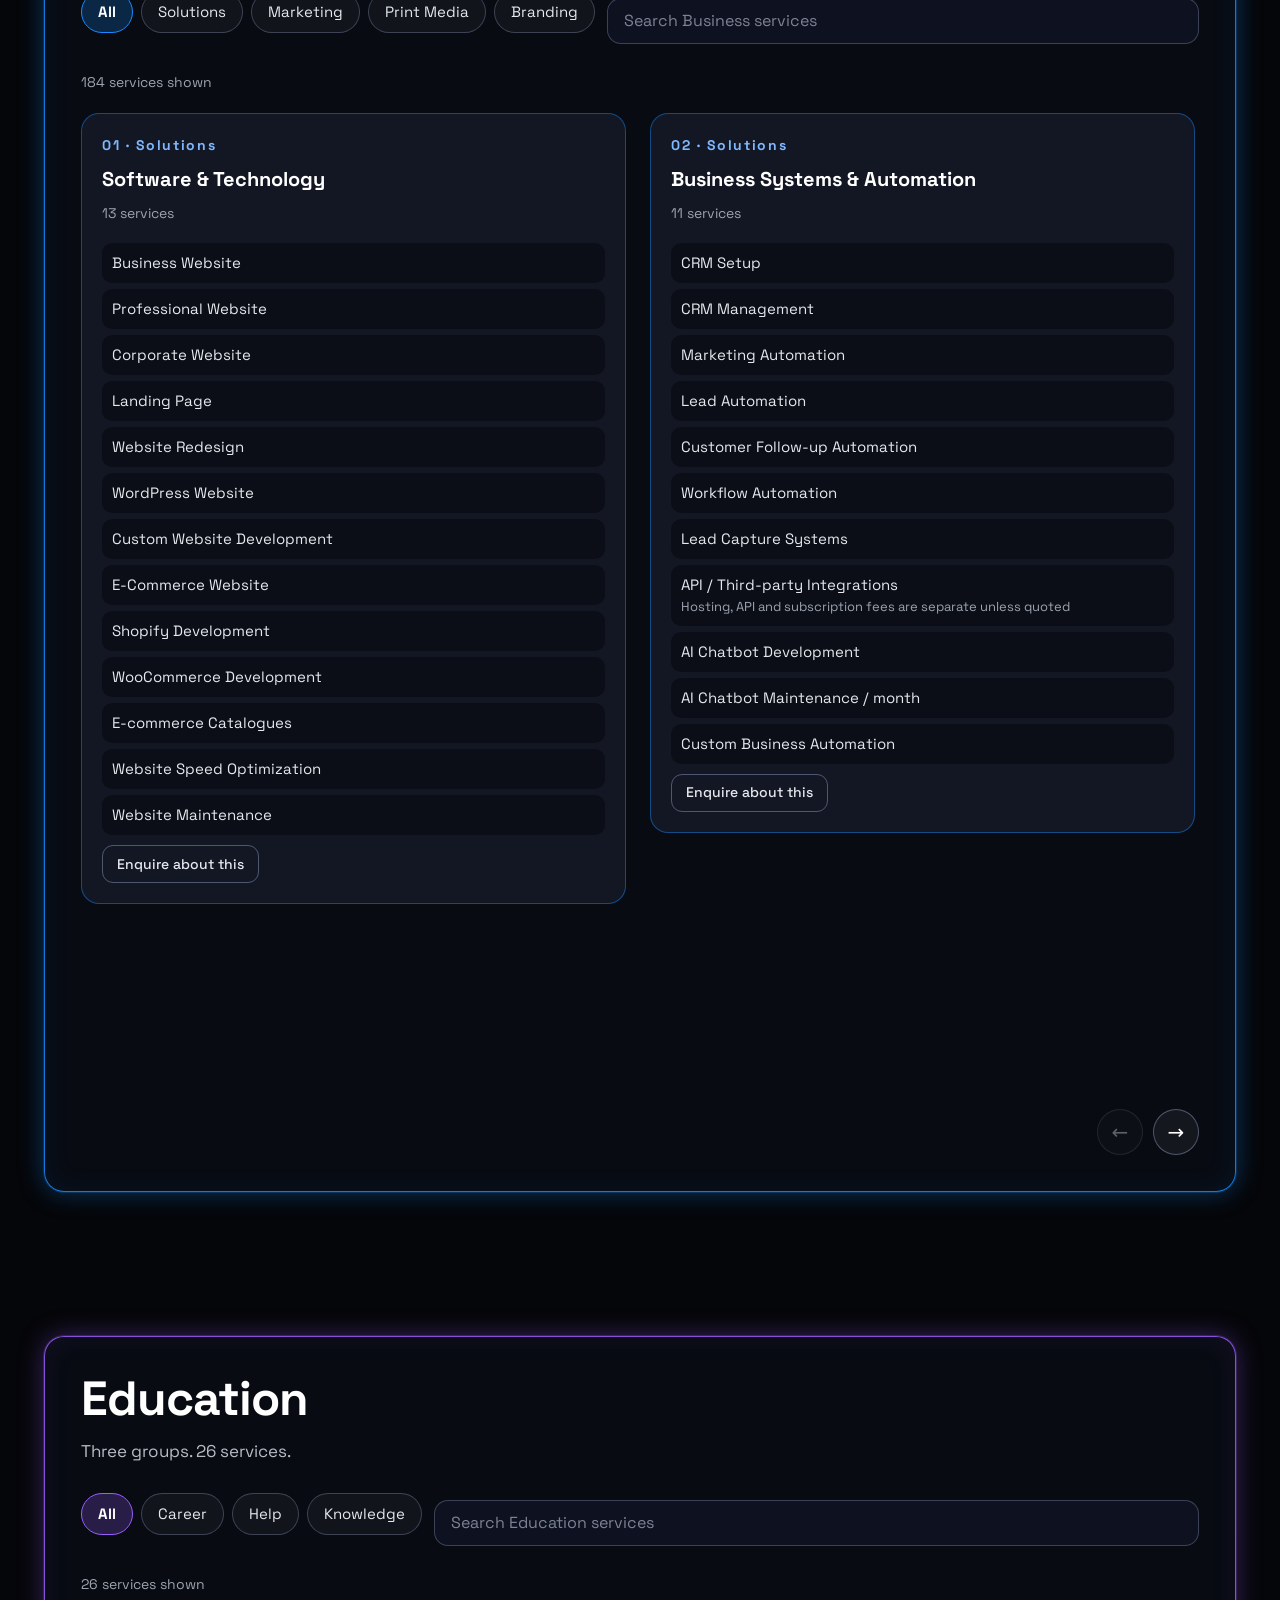
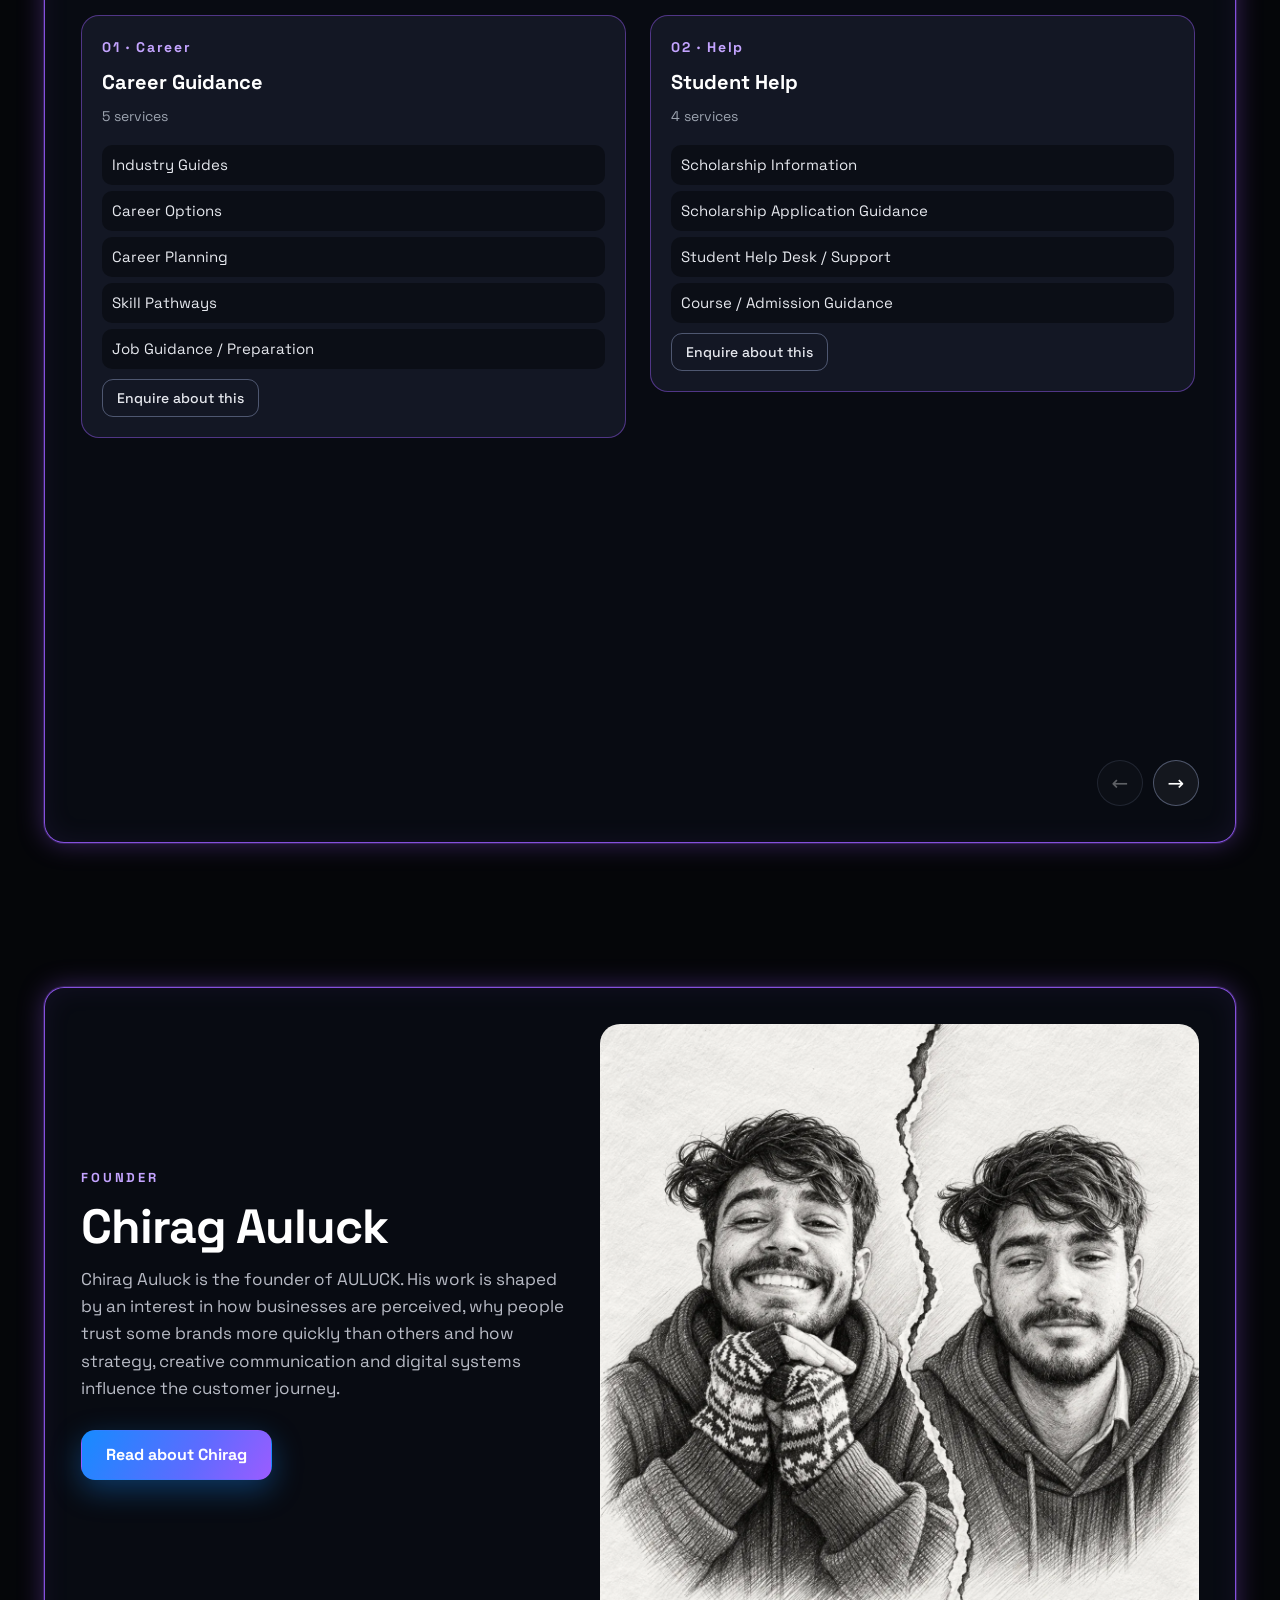
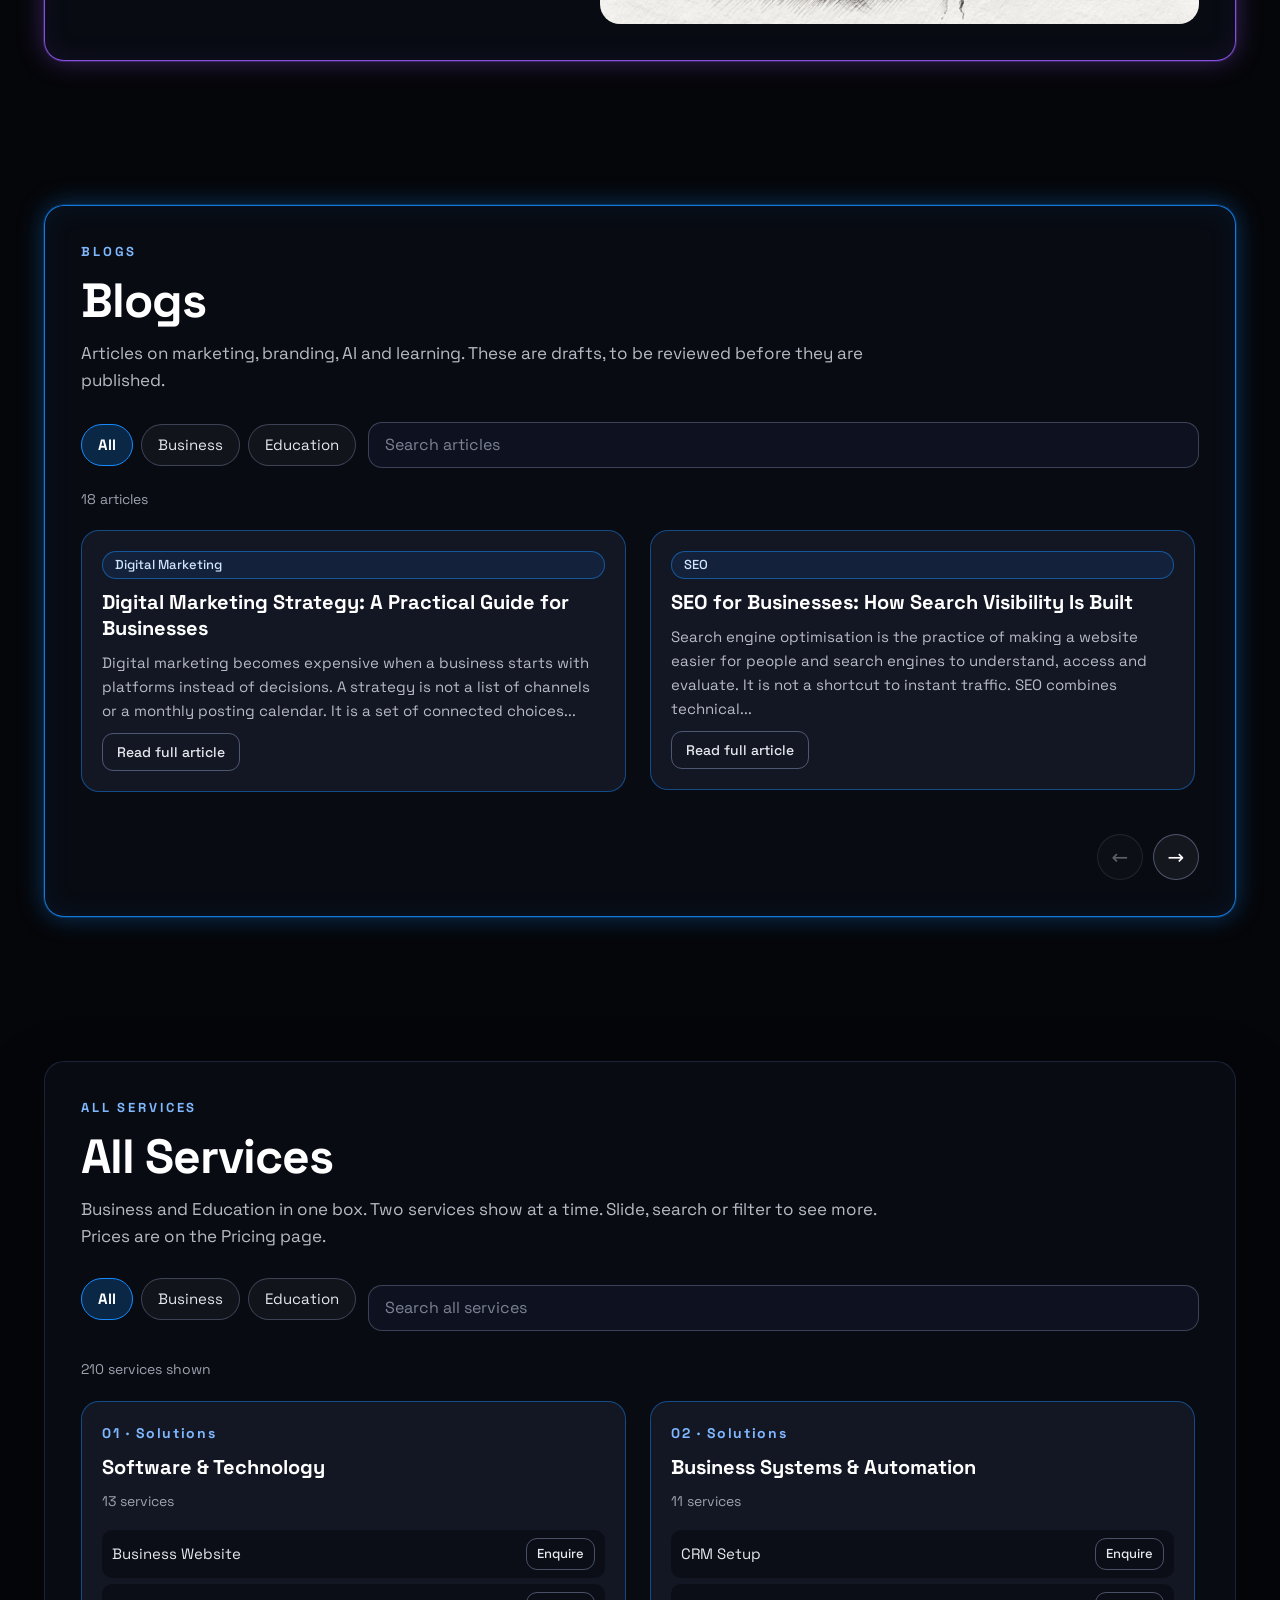
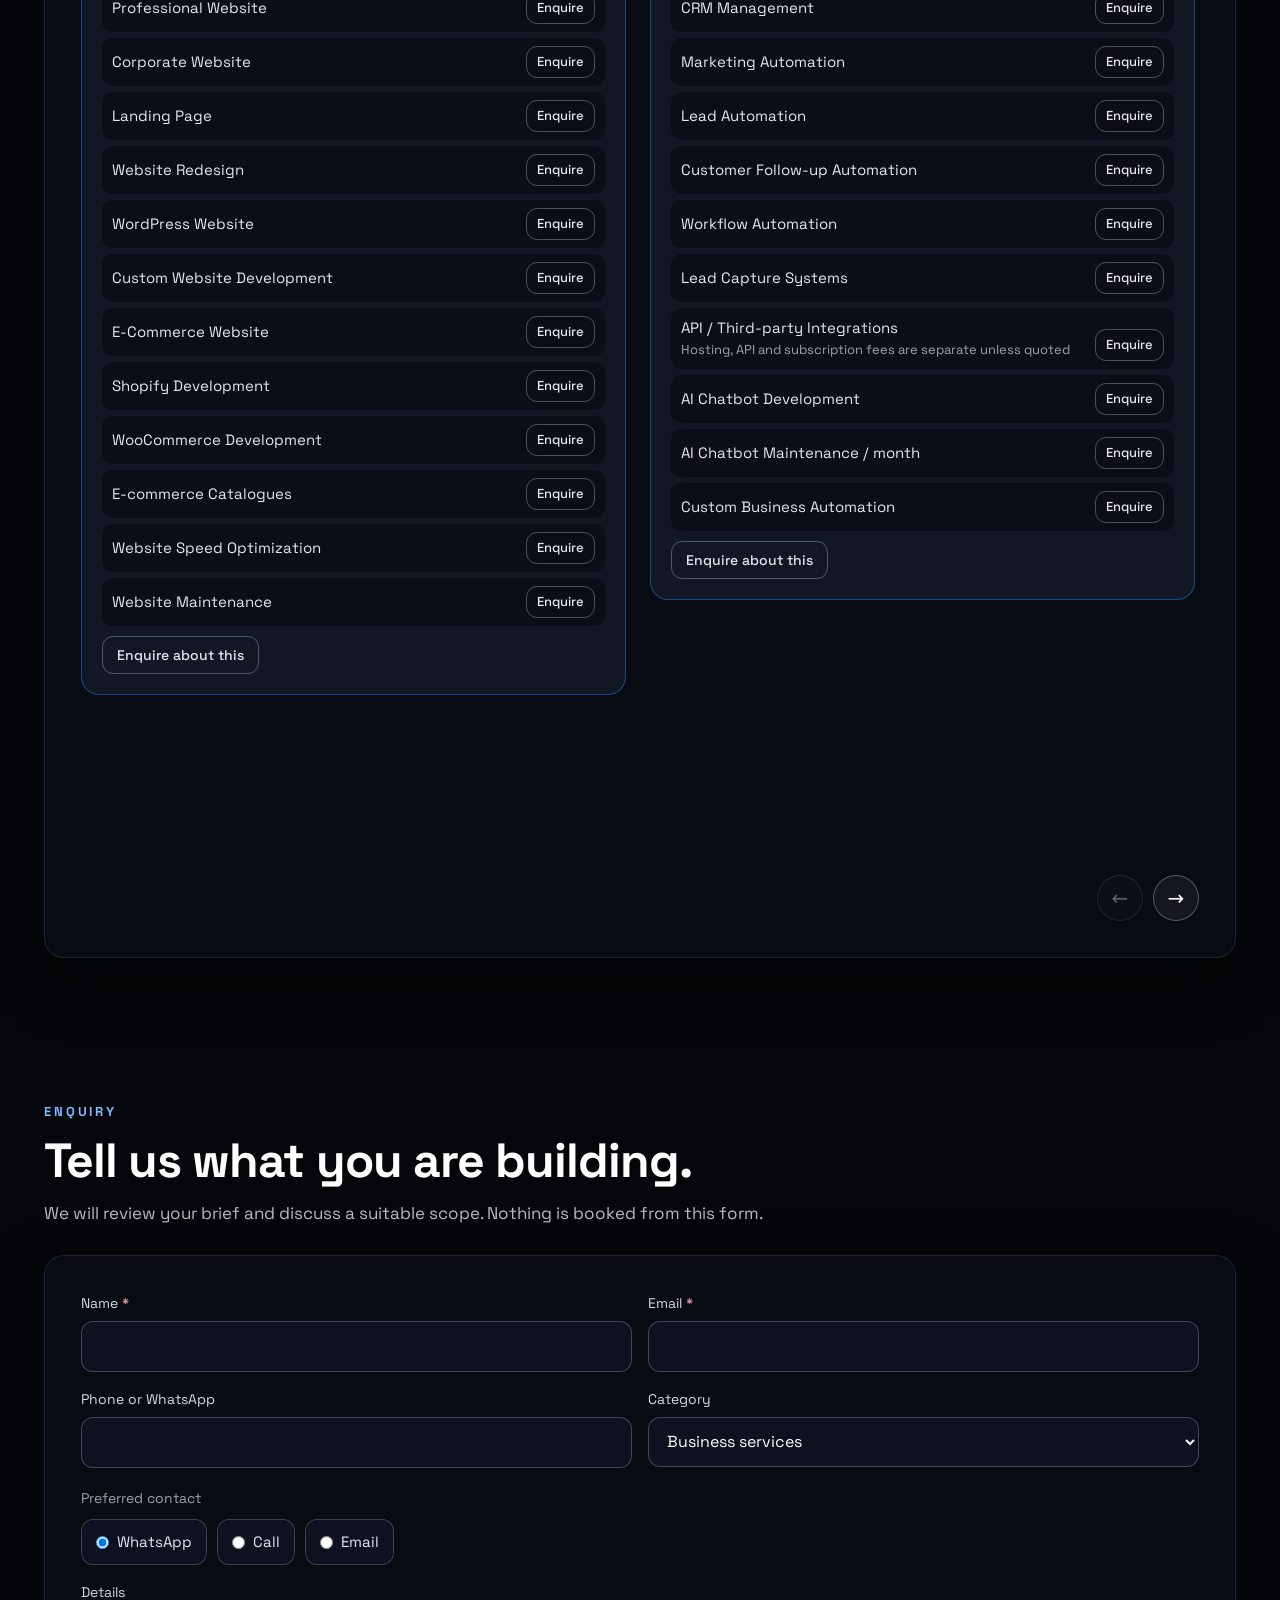
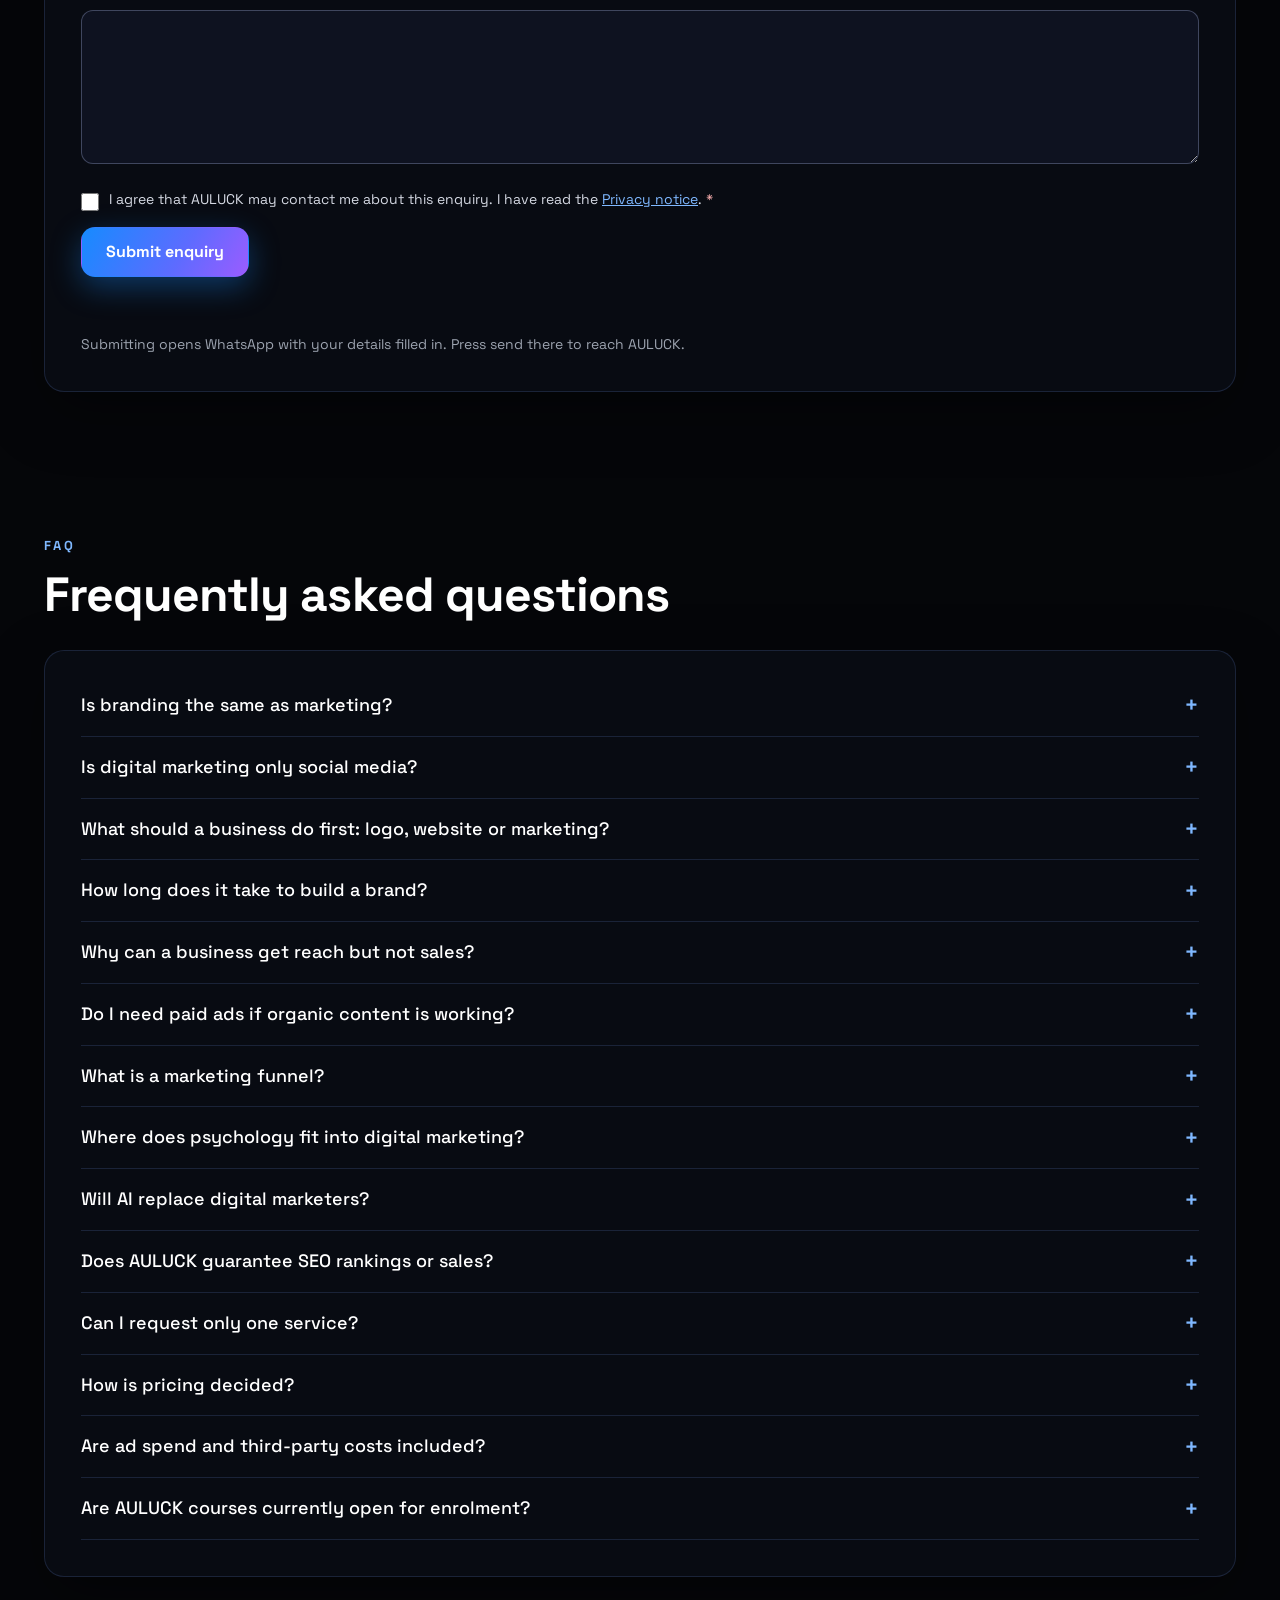
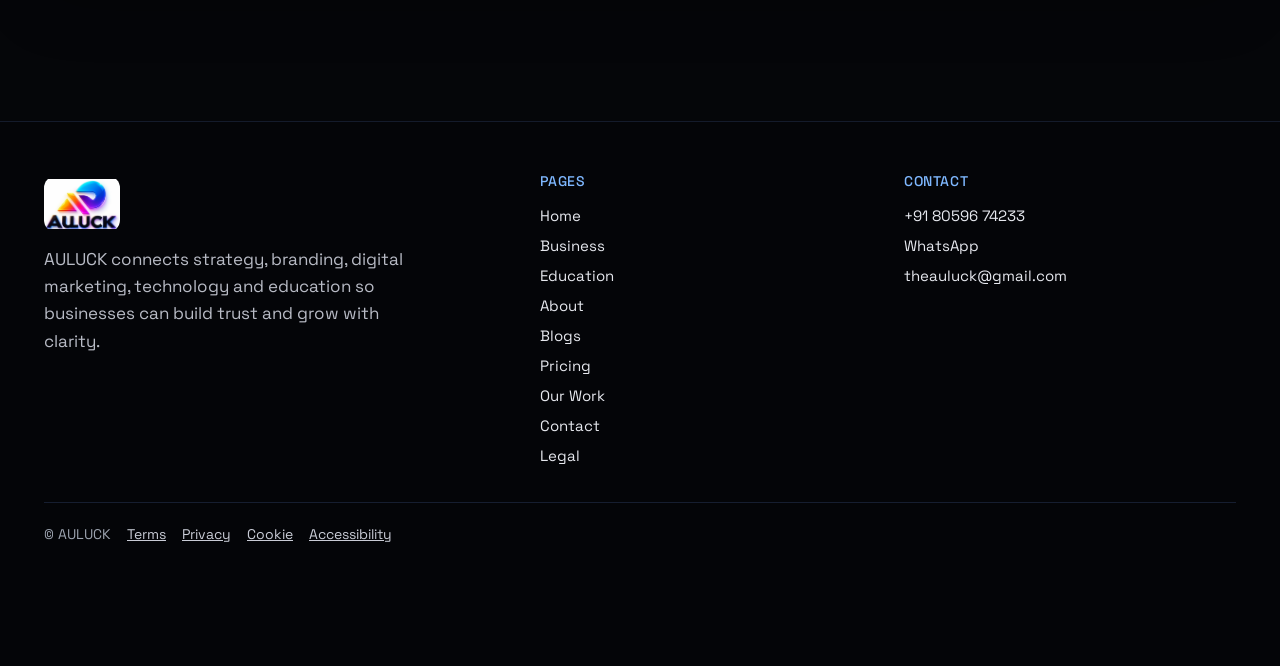
==== commit f6ba8c21: "Publish the rebuilt AULUCK website (9 pages)" ====
--- a/index.html
+++ b/index.html
@@ -2,20 +2,42 @@
 <html lang="en">
 <head>
 <meta charset="utf-8">
-<meta name="viewport" content="width=device-width, initial-scale=1">
+<meta name="viewport" content="width=device-width,initial-scale=1">
 <title>AULUCK | Digital Marketing, Branding, AI &amp; Growth Solutions</title>
 <meta name="description" content="AULUCK connects strategy, branding, digital marketing, technology, AI and creative execution to help businesses build trust and grow with clarity.">
-<link rel="preconnect" href="https://fonts.googleapis.com">
-<link rel="preconnect" href="https://fonts.gstatic.com" crossorigin>
-<link href="https://fonts.googleapis.com/css2?family=Poppins:wght@400;500;600;700&amp;display=swap" rel="stylesheet">
-<link rel="stylesheet" href="assets/site.css">
+<link rel="icon" href="data:,">
+<link rel="stylesheet" href="assets/css/site.css">
 </head>
-<body>
+<body data-page="home">
+<canvas id="bg" aria-hidden="true"></canvas>
+<div class="shade" aria-hidden="true"></div>
 <a class="skip" href="#main">Skip to content</a>
-<header class="site"><div class="wrap"><a class="brand" href="index.html">AULUCK</a><nav class="main" aria-label="Main"><ul><li><a href="index.html" aria-current="page">Home</a></li><li><a href="about.html">About</a></li><li><a href="solutions.html">Solutions</a></li><li><a href="education.html">Education</a></li><li><a href="media.html">Podcast &amp; Media</a></li><li><a href="knowledge-hub.html">Knowledge Hub</a></li><li><a href="work.html">Our Work</a></li><li><a href="pricing.html">Pricing</a></li><li><a href="contact.html">Contact</a></li></ul></nav></div></header>
+<header class="top"><div class="wrap"><div class="bar"><a class="logo" href="index.html" aria-label="AULUCK home"><img src="assets/img/logo-crop.jpg" alt="AULUCK logo" width="76" height="56"></a><button class="menu-btn" type="button" aria-expanded="false" aria-controls="site-nav">Menu</button><nav class="main" id="site-nav" aria-label="Main"><a href="index.html" aria-current="page">Home</a><a href="business.html">Business</a><a href="education.html">Education</a><a href="about.html">About</a><a href="blogs.html">Blogs</a><a href="pricing.html">Pricing</a><a href="our-work.html">Our Work</a><a href="contact.html">Contact</a><a href="legal.html">Legal</a></nav></div></div></header>
 <main id="main">
-<div class="hero"><div class="wrap"><p class="eyebrow">Digital marketing innovation</p><h1>We don’t build brands. We engineer authority.</h1><p class="lead">AULUCK brings strategy, premium positioning, digital marketing, technology and AI-enhanced execution together to help businesses earn attention, build trust and create a stronger path to growth.</p><p><a class="btn" href="contact.html#enquiry">Discuss Your Project</a><a class="btn ghost" href="solutions.html">Explore Our Solutions</a></p><p class="note">Strategy first. Clear positioning. Connected execution. Measurable learning.</p><div class="creature"><svg viewBox="0 0 200 140" aria-hidden="true" focusable="false"><g fill="none" stroke-width="3" stroke-linejoin="round" stroke-linecap="round"><path d="M40 70 C60 40 120 36 150 62 L186 40 C180 62 182 78 188 100 L150 80 C120 104 60 104 40 70 Z" stroke="#45E8FF"/><path d="M40 70 C30 66 22 60 18 52 C28 60 34 64 40 70 C34 76 28 80 18 88 C22 80 30 74 40 70 Z" stroke="#FF5FD0"/><path d="M90 54 C100 48 112 48 120 54" stroke="#FF5FD0"/><path d="M70 96 C84 112 110 116 130 104" stroke="#FF5FD0"/><circle cx="60" cy="64" r="3" fill="#F6F1E4" stroke="none"/></g></svg></div></div></div><section class="sec" id="intro" aria-labelledby="intro-h"><div class="wrap"><h2 id="intro-h">Growth starts before the campaign.</h2><p>A business is judged long before a conversation begins. Its identity, message, website, content and customer experience shape what people expect and whether they trust it. AULUCK works across these connected touchpoints so that the brand, the offer and the marketing system tell one coherent story.</p><p>We bring commercial thinking and creative execution into the same process: understand the market, clarify the offer, shape the perception, build the digital experience and improve the path from attention to action.</p><p><a class="btn" href="about.html">Discover AULUCK</a></p></div></section><section class="sec" id="ecosystem" aria-labelledby="ecosystem-h"><div class="wrap"><h2 id="ecosystem-h">One connected ecosystem. Multiple specialist capabilities.</h2><p>Explore how Growth &amp; Marketing, Brand &amp; Creative, Technology &amp; Digital, AI Studio, Offline &amp; Events, Education and Podcast &amp; Media connect. Each capability can be scoped individually or combined into a wider project where the brief calls for it.</p><ul class="toc"><li><strong>Growth &amp; Marketing</strong><br>Strategy, search, social, paid campaigns, content, lead generation and marketing systems.</li><li><strong>Brand &amp; Creative Studio</strong><br>Brand identity, design, creative production, video and visual communication.</li><li><strong>Technology &amp; Digital</strong><br>Websites, e-commerce, landing pages, integrations and digital infrastructure.</li><li><strong>AI Studio</strong><br>AI-assisted video, film, music, chatbots and workflow automation.</li><li><strong>Offline &amp; Events</strong><br>Print, offline campaigns, event branding and promotional execution.</li><li><strong>Education</strong><br>Structured learning resources and courses across marketing, technology and creative skills.</li><li><strong>Podcast &amp; Media</strong><br>AULUCK’s own media platform and podcast production services for clients.</li></ul></div></section><section class="sec" id="growth-framework" aria-labelledby="growth-framework-h"><div class="wrap"><h2 id="growth-framework-h">From first attention to lasting customer relationships.</h2><p>Attention → Interest → Consideration → Conversion → Retention. Every stage needs a clear message and a suitable next step. We look for friction across the journey rather than treating reach, clicks or posts as the final objective.</p></div></section><section class="sec" id="how-we-work" aria-labelledby="how-we-work-h"><div class="wrap"><h2 id="how-we-work-h">How we work</h2><p>Planning stages, not guaranteed delivery dates. A project schedule is agreed after the brief, scope, dependencies and approvals are understood.</p><ul class="stages"><li><span class="stage-name">Discover</span><span class="stage-out">Understand the business, market, customer and current situation.</span></li><li><span class="stage-name">Define</span><span class="stage-out">Agree the audience, positioning, offer, scope and success measures.</span></li><li><span class="stage-name">Build</span><span class="stage-out">Create the identity, website, content, campaign assets or systems required.</span></li><li><span class="stage-name">Distribute</span><span class="stage-out">Publish, launch and coordinate the selected channels.</span></li><li><span class="stage-name">Optimise</span><span class="stage-out">Review evidence, identify bottlenecks and improve the next cycle.</span></li></ul><p><a class="btn ghost" href="about.html#our-approach">See our approach</a></p></div></section><section class="sec" id="technology-ai" aria-labelledby="technology-ai-h"><div class="wrap"><h2 id="technology-ai-h">Technology &amp; AI</h2><p>Websites, online stores, landing pages, integrations and digital infrastructure, plus AI-assisted video, music, chatbots and workflow automation. Platform choices follow the business need, not a fixed default.</p><p><a class="btn ghost" href="solutions.html#technology-digital">Technology &amp; Digital</a><a class="btn ghost" href="solutions.html#ai-studio">AI Studio</a></p></div></section><section class="sec" id="education-knowledge" aria-labelledby="education-knowledge-h"><div class="wrap"><h2 id="education-knowledge-h">Education &amp; Knowledge Hub</h2><p>Structured learning resources and courses across marketing, technology and creative skills, and a library of practical guides.</p><p><a class="btn" href="education.html">View course details</a><a class="btn ghost" href="knowledge-hub.html">Explore the Knowledge Hub</a></p></div></section><section class="sec" id="podcast-media" aria-labelledby="podcast-media-h"><div class="wrap"><h2 id="podcast-media-h">Podcast &amp; Media</h2><p>AULUCK’s own media platform and podcast production services for clients.</p><p><a class="btn ghost" href="media.html">Discuss podcast production</a></p></div></section><section class="sec" id="offline-events" aria-labelledby="offline-events-h"><div class="wrap"><h2 id="offline-events-h">Offline Branding &amp; Events</h2><p>Print, offline campaigns, event branding and promotional execution.</p><p><a class="btn ghost" href="solutions.html#offline-events">Offline &amp; Events</a></p></div></section><section class="sec" id="our-work" aria-labelledby="our-work-h"><div class="wrap"><h2 id="our-work-h">Our Work</h2><p>Verified examples only. Project examples will be added here as approved work is cleared for publication.</p><p><a class="btn ghost" href="work.html">View our work</a></p></div></section><section class="sec" id="why-aulick" aria-labelledby="why-aulick-h"><div class="wrap"><h2 id="why-aulick-h">Why AULUCK</h2><p>AULUCK’s approach connects consumer psychology, premium positioning, digital trust, conversion thinking and AI-enhanced execution. The objective is not to add more activity for its own sake. It is to make each element of the customer journey clearer, more consistent and more useful.</p></div></section><section class="sec" id="founder-teaser" aria-labelledby="founder-teaser-h"><div class="wrap"><h2 id="founder-teaser-h">Founder</h2><p>Chirag Auluck is the founder of AULUCK. His work is shaped by an interest in how businesses are perceived, why people trust some brands more quickly than others and how strategy, creative communication and digital systems influence the customer journey.</p><p><a class="btn ghost" href="about.html#founder">About the founder</a></p></div></section><section class="sec" id="blog-insights" aria-labelledby="blog-insights-h"><div class="wrap"><h2 id="blog-insights-h">Blog &amp; Insights</h2><p>Practical guides on marketing, SEO, social media, branding, consumer psychology, AI, analytics and more.</p><p><a class="btn ghost" href="knowledge-hub.html">Explore the Knowledge Hub</a></p></div></section><section class="sec" id="closing-cta" aria-labelledby="closing-cta-h"><div class="wrap"><h2 id="closing-cta-h">Ready to make your next move with clarity?</h2><p>Tell us what you are building, where you are stuck and what you want to improve. We will review your brief and discuss a suitable scope.</p><p><a class="btn" href="contact.html#enquiry">Discuss Your Project</a><a class="btn ghost" href="knowledge-hub.html">Explore the Knowledge Hub</a></p></div></section>
+<section class="hero"><div class="wrap hero-grid no-art"><div><div class="brand-big">AULUCK</div><div class="eyebrow">DIGITAL MARKETING INNOVATION</div><h1>We don&rsquo;t build brands. <span class="grad">We engineer authority.</span></h1><p class="lead" style="margin-top:20px">AULUCK brings strategy, marketing, technology, print media, branding and education together under one connected brand.</p><div class="btn-row"><a class="btn p" href="#enquiry">Discuss Your Project</a><a class="btn s" href="#services">View Pricing</a></div><div class="chips"><a class="chip b" href="#structure">Business - 4 divisions</a><a class="chip e" href="#structure">Education - Career, Help, Knowledge</a></div><p class="note" style="margin-top:14px">Strategy first. Clear positioning. Connected execution. Measurable learning.</p></div></div></section>
+<section class="sec" id="structure"><div class="wrap"><div class="sec-head"><div class="eyebrow">How AULUCK is organised</div><h2>One AULUCK, two branches.</h2><p>Business and Education, each with its divisions and categories. Full service lists are below.</p></div><div class="dg " data-dg="both"><div class="dg-bar"><div class="crumb">AULUCK</div><div class="dg-ctrl"><button type="button" data-dgc="fit">Fit to screen</button><button type="button" data-dgc="out" aria-label="Zoom out">&minus;</button><button type="button" data-dgc="in" aria-label="Zoom in">+</button><button type="button" data-dgc="reset">Start again</button><button type="button" data-dgc="all">Show full diagram</button></div></div><div class="dg-stage"><div class="dg-sizer"><div class="dg-canvas"></div></div></div><p class="dg-note">Click AULUCK to open the next level. Click Business or Education to open that side. Show full diagram opens every level.</p></div>
+</div></section>
+<section class="sec" id="business"><div class="wrap"><div class="box ring-b"><div class="sec-head"><h2>Business</h2><p>Four divisions. 184 services.</p></div><div class="svc" data-svc="business" data-mode="slider"><div class="toolbar"><div class="svc-tabs-host seg"></div><div class="search"><input type="search" aria-label="Search Business services" placeholder="Search Business services"></div></div><p class="count"></p><div class="svc-host"></div></div>
+</div></div></section>
+<section class="sec" id="education"><div class="wrap"><div class="box ring-e"><div class="sec-head"><h2>Education</h2><p>Three groups. 26 services.</p></div><div class="svc" data-svc="education" data-mode="slider"><div class="toolbar"><div class="svc-tabs-host seg"></div><div class="search"><input type="search" aria-label="Search Education services" placeholder="Search Education services"></div></div><p class="count"></p><div class="svc-host"></div></div>
+</div></div></section>
+<section class="sec"><div class="wrap"><div class="box ring-e"><div class="founder-grid" style="gap:28px"><div><div class="eyebrow pu">Founder</div><h2>Chirag Auluck</h2><p style="margin-top:12px">Chirag Auluck is the founder of AULUCK. His work is shaped by an interest in how businesses are perceived, why people trust some brands more quickly than others and how strategy, creative communication and digital systems influence the customer journey.</p><div class="btn-row"><a class="btn p" href="about.html#founder">Read about Chirag</a></div></div><figure class="hero-art plain-img" style="aspect-ratio:1254/1254"><img src="assets/img/founder-chirag.webp" alt="Chirag Auluck, founder of AULUCK" decoding="async"></figure></div></div></div></section>
+<section class="sec" id="blogs"><div class="wrap"><div class="box ring-b" data-blogs data-mode="slider"><div class="sec-head"><div class="eyebrow">Blogs</div><h2>Blogs</h2><p>Articles on marketing, branding, AI and learning. These are drafts, to be reviewed before they are published.</p></div><div class="toolbar"><div class="blog-tabs seg"></div><div class="search"><input type="search" aria-label="Search articles" placeholder="Search articles"></div></div><p class="count"></p><div class="blog-host"></div></div></div></section>
+<section class="sec" id="services"><div class="wrap"><div class="box"><div class="sec-head"><div class="eyebrow">All services</div><h2>All Services</h2><p>Business and Education in one box. Two services show at a time. Slide, search or filter to see more. Prices are on the Pricing page.</p></div><div class="svc" data-svc="all" data-mode="slider"><div class="toolbar"><div class="svc-tabs-host seg"></div><div class="search"><input type="search" aria-label="Search all services" placeholder="Search all services"></div></div><p class="count"></p><div class="svc-host"></div></div>
+</div></div></section>
+<section class="sec" id="enquiry"><div class="wrap"><div class="sec-head"><div class="eyebrow">Enquiry</div><h2>Tell us what you are building.</h2><p>We will review your brief and discuss a suitable scope. Nothing is booked from this form.</p></div><div class="box"><form class="enq" novalidate><div><label for="e-name">Name <span class="req">*</span></label><input class="field" id="e-name" name="name" required autocomplete="name"></div><div><label for="e-email">Email <span class="req">*</span></label><input class="field" id="e-email" name="email" type="email" required autocomplete="email"></div><div><label for="e-phone">Phone or WhatsApp</label><input class="field" id="e-phone" name="phone" type="tel" autocomplete="tel"></div><div><label for="e-cat">Category</label><select class="field" id="e-cat" name="category"><option>Business services</option><option>Education</option><option>Not sure yet</option></select></div><div class="full"><span class="note">Preferred contact</span><div class="radios" style="margin-top:8px"><label><input type="radio" name="contact" value="WhatsApp" checked> WhatsApp</label><label><input type="radio" name="contact" value="Call"> Call</label><label><input type="radio" name="contact" value="Email"> Email</label></div></div><div class="full"><label for="e-details">Details</label><textarea class="field" id="e-details" name="details" rows="5"></textarea></div><div class="full consent"><input type="checkbox" id="e-consent" name="consent" required><label for="e-consent" style="margin:0">I agree that AULUCK may contact me about this enquiry. I have read the <button type="button" data-legal="privacy" style="background:none;border:0;color:#7FB8FF;text-decoration:underline;cursor:pointer;font:inherit;padding:0">Privacy notice</button>. <span class="req">*</span></label></div><div class="full btn-row" style="margin-top:0"><button class="btn p" type="submit">Submit enquiry</button></div><p class="form-status full" aria-live="polite"></p><p class="enq-note full">Submitting opens WhatsApp with your details filled in. Press send there to reach AULUCK.</p></form></div></div></section>
+<section class="sec" id="faq"><div class="wrap"><div class="sec-head"><div class="eyebrow">FAQ</div><h2>Frequently asked questions</h2></div><div class="box"><details class="faq"><summary>Is branding the same as marketing?</summary><p>No. Branding shapes identity, meaning, recognition and expectations. Marketing is the broader system of understanding demand, creating value, communicating an offer and reaching customers. Branding supports marketing, but the two are not interchangeable.</p></details><details class="faq"><summary>Is digital marketing only social media?</summary><p>No. Digital marketing includes search, websites, analytics, email, paid media, social platforms, marketplaces, CRM and other digital touchpoints. Social media is one channel within a wider customer journey.</p></details><details class="faq"><summary>What should a business do first: logo, website or marketing?</summary><p>Start with strategic clarity. Define the audience, problem, offer and positioning. Then build the identity and digital assets that communicate that strategy. The right order depends on the business and its current assets.</p></details><details class="faq"><summary>How long does it take to build a brand?</summary><p>A visual identity can be produced within an agreed project schedule. Brand strength takes longer because memory, trust and reputation develop through repeated exposure and customer experience. Separate asset-production timelines from long-term market perception.</p></details><details class="faq"><summary>Why can a business get reach but not sales?</summary><p>Reach is an attention measure. Sales also depend on relevance, offer quality, trust, price, timing, friction, lead quality and the sales process. Review the full journey rather than assuming more reach will solve the problem.</p></details><details class="faq"><summary>Do I need paid ads if organic content is working?</summary><p>Not automatically. Organic and paid channels have different roles. The right mix depends on the objective, economics, audience behaviour and maturity of the offer. Advertising should be tested with a clear budget and reliable tracking.</p></details><details class="faq"><summary>What is a marketing funnel?</summary><p>A funnel describes the journey from awareness and consideration to conversion and retention. It helps a business identify where suitable customers are getting stuck and what should be improved.</p></details><details class="faq"><summary>Where does psychology fit into digital marketing?</summary><p>Psychology helps explain attention, perception, trust, comparison, decision friction and memory. It should be applied ethically to improve clarity and relevance, not to deceive or pressure customers.</p></details><details class="faq"><summary>Will AI replace digital marketers?</summary><p>AI can accelerate parts of research, production, analysis and operations. It does not remove the need for market judgement, positioning, commercial thinking, verification, creativity and relationship management.</p></details><details class="faq"><summary>Does AULUCK guarantee SEO rankings or sales?</summary><p>No. Search rankings, reach, leads and sales depend on multiple factors outside any one provider’s control. AULUCK should agree scope, measurement and reporting, but must not guarantee a fixed outcome.</p></details><details class="faq"><summary>Can I request only one service?</summary><p>Yes. A project can be scoped around an individual service or a combination of capabilities where the requirements justify it.</p></details><details class="faq"><summary>How is pricing decided?</summary><p>Starting prices are on the Pricing page. Services with a fixed starting price show it there, and services that need a scope are marked Get Quote. Prices are to be confirmed by AULUCK. Quotes depend on scope, deliverables, complexity, timeline and third-party costs.</p></details><details class="faq"><summary>Are ad spend and third-party costs included?</summary><p>They are separate unless the written quotation specifically includes them. This may include media spend, influencer fees, printing, domain, hosting, software, APIs, subscriptions and other external costs.</p></details><details class="faq"><summary>Are AULUCK courses currently open for enrolment?</summary><p>Course materials and course portfolio are reported prepared. Current enrolment status, launch dates, fees, course format and certificate policy must be confirmed on the relevant course page before a learner registers.</p></details></div></div></section>
+
 </main>
-<footer class="site"><div class="wrap"><div class="cols"><div><p><strong>AULUCK</strong></p><p>AULUCK connects strategy, branding, digital marketing, technology and AI-enhanced execution to help businesses communicate their value with clarity and build a stronger digital presence.</p></div><div><h2>Explore</h2><ul><li><a href="about.html">About AULUCK</a></li><li><a href="about.html#our-approach">Our Approach</a></li><li><a href="solutions.html">Solutions</a></li><li><a href="education.html">Education</a></li><li><a href="knowledge-hub.html">Knowledge Hub</a></li><li><a href="media.html">Podcast &amp; Media</a></li><li><a href="work.html">Our Work</a></li></ul></div><div><h2>Services</h2><ul><li><a href="solutions.html#growth-marketing">Growth &amp; Marketing</a></li><li><a href="solutions.html#brand-creative">Brand &amp; Creative</a></li><li><a href="solutions.html#technology-digital">Technology &amp; Digital</a></li><li><a href="solutions.html#ai-studio">AI Studio</a></li><li><a href="solutions.html#offline-events">Offline &amp; Events</a></li></ul></div><div><h2>Connect</h2><ul><li><a href="contact.html">Contact</a></li><li><a href="https://wa.me/918059674233">WhatsApp: +91 80596 74233</a></li><li><a href="mailto:theauluck@gmail.com">theauluck@gmail.com</a></li></ul></div><div><h2>Legal</h2><ul><li><a href="legal.html">Legal information</a></li></ul></div></div><p class="copy">&copy; 2026 AULUCK. Operated by Chirag Auluck (proprietor).</p></div></footer>
+<footer class="site"><div class="wrap"><div class="foot-grid"><div><a class="logo" href="index.html" aria-label="AULUCK home"><img src="assets/img/logo-crop.jpg" alt="AULUCK logo" width="76" height="56"></a><p style="margin-top:14px;max-width:360px">AULUCK connects strategy, branding, digital marketing, technology and education so businesses can build trust and grow with clarity.</p></div><div><h5>Pages</h5><a href="index.html">Home</a><a href="business.html">Business</a><a href="education.html">Education</a><a href="about.html">About</a><a href="blogs.html">Blogs</a><a href="pricing.html">Pricing</a><a href="our-work.html">Our Work</a><a href="contact.html">Contact</a><a href="legal.html">Legal</a></div><div><h5>Contact</h5><a data-tel href="tel:+918059674233">+91 80596 74233</a><a data-wa href="https://wa.me/918059674233">WhatsApp</a><a href="mailto:theauluck@gmail.com">theauluck@gmail.com</a></div></div><div class="legal-row"><span>&copy; AULUCK</span><button type="button" data-legal="terms">Terms</button><button type="button" data-legal="privacy">Privacy</button><button type="button" data-legal="cookie">Cookie</button><button type="button" data-legal="access">Accessibility</button></div></div></footer>
+<div class="fab">
+<div class="fab-menu" id="fab-menu" hidden><a data-tel href="tel:+918059674233">Call AULUCK</a><a data-wa href="https://wa.me/918059674233">WhatsApp AULUCK</a></div>
+<button class="fab-btn" type="button" aria-expanded="false" aria-controls="fab-menu" aria-label="Call or WhatsApp AULUCK"><svg viewBox="0 0 24 24" fill="none" stroke="currentColor" stroke-width="2" aria-hidden="true"><path d="M21 15.5a2 2 0 0 1-2 2H8l-5 4V6a2 2 0 0 1 2-2h14a2 2 0 0 1 2 2z"/></svg></button></div>
+<div id="modal" class="modal" role="dialog" aria-modal="true" aria-labelledby="modal-title" hidden><div class="modal-box"><div class="modal-top"><div id="modal-tag"></div><button class="modal-x" type="button" aria-label="Close">&times;</button></div><div class="modal-scroll" id="modal-scroll"><h2 id="modal-title"></h2><div id="modal-body"></div></div><div class="modal-foot" id="modal-foot"></div></div></div>
+<script src="assets/js/bg.js"></script>
+<script src="assets/js/config.js"></script>
+<script src="assets/js/data.js"></script>
+<script src="assets/js/app.js"></script>
+<noscript><p class="wrap" style="padding-top:20px">Some lists and the diagram need JavaScript. The main text of each page is still here.</p></noscript>
 </body>
 </html>
--- a/assets/css/site.css
+++ b/assets/css/site.css
@@ -0,0 +1,356 @@
+/* AULUCK website v2: shared styles for all 7 pages.
+   Breakpoints: mobile below 768px, tablet 768 to 1023px, desktop 1024px and up. */
+@font-face{font-family:'Space Grotesk';font-weight:400;font-display:swap;src:url('../fonts/sg400.ttf') format('truetype')}
+@font-face{font-family:'Space Grotesk';font-weight:500;font-display:swap;src:url('../fonts/sg500.ttf') format('truetype')}
+@font-face{font-family:'Space Grotesk';font-weight:700;font-display:swap;src:url('../fonts/sg700.ttf') format('truetype')}
+
+:root{
+  --black:#050609; --navy:#101522; --surface:#151A27;
+  --blue:#168BFF; --purple:#9B5CFF;
+  --text:#F4F5F7; --text2:#B8BBC5; --muted:#9CA3AF;
+  --line:rgba(120,160,255,.16);
+  --panel:rgba(9,12,20,.92);
+  --radius:20px;
+  --gap:24px;
+}
+*{box-sizing:border-box;margin:0;padding:0}
+html{scroll-behavior:smooth;background:var(--black)}
+body{background:var(--black);color:var(--text);font-family:'Space Grotesk',system-ui,sans-serif;font-size:17px;line-height:1.6;-webkit-font-smoothing:antialiased;min-height:100vh;padding-bottom:0}
+img{max-width:100%;display:block}
+a{color:inherit}
+button,input,select,textarea{font:inherit;color:inherit}
+:focus-visible{outline:3px solid #7FB8FF;outline-offset:3px;border-radius:8px}
+.skip{position:absolute;left:12px;top:-60px;z-index:100;background:#fff;color:#000;padding:10px 16px;border-radius:10px}
+.skip:focus{top:12px}
+.sr{position:absolute;width:1px;height:1px;overflow:hidden;clip:rect(0 0 0 0);white-space:nowrap}
+
+/* background layers */
+#bg{position:fixed;inset:0;width:100%;height:100%;z-index:0;pointer-events:none;display:block}
+.shade{position:fixed;inset:0;z-index:1;pointer-events:none;background:linear-gradient(180deg,rgba(5,6,9,.55),rgba(5,6,9,.72) 50%,rgba(5,6,9,.6))}
+main,header.top,footer{position:relative;z-index:2}
+
+.wrap{width:100%;max-width:1240px;margin:0 auto;padding:0 24px}
+
+/* header */
+header.top{position:sticky;top:0;z-index:30;background:rgba(5,6,9,.78);backdrop-filter:blur(10px);-webkit-backdrop-filter:blur(10px);border-bottom:1px solid rgba(120,160,255,.10)}
+.bar{display:flex;align-items:center;gap:20px;min-height:84px}
+.logo{display:block;width:76px;height:56px;border-radius:12px;overflow:hidden;background:#fff;flex:none;box-shadow:none}
+.logo img{width:100%;height:100%;object-fit:contain}
+nav.main{display:flex;gap:4px;margin-left:auto;align-items:center;flex-wrap:wrap}
+nav.main a{color:#E6E8EE;text-decoration:none;font-size:15px;font-weight:500;padding:9px 12px;border-radius:10px;position:relative;white-space:nowrap}
+nav.main a:hover{background:rgba(255,255,255,.05)}
+nav.main a[aria-current="page"]{color:#fff;background:rgba(22,139,255,.14)}
+nav.main a[aria-current="page"]::after{content:'';position:absolute;left:12px;right:12px;bottom:2px;height:2px;border-radius:2px;background:var(--blue)}
+.menu-btn{display:none;margin-left:auto;height:44px;padding:0 16px;border-radius:12px;background:rgba(255,255,255,.06);border:1px solid rgba(190,205,255,.3);cursor:pointer;font-weight:500}
+.head-cta{margin-left:8px}
+
+/* buttons */
+.btn{display:inline-flex;align-items:center;justify-content:center;gap:8px;min-height:50px;padding:0 24px;border-radius:14px;font-weight:500;font-size:16px;text-decoration:none;cursor:pointer;border:1px solid transparent;color:#fff;white-space:nowrap;background:none;transition:transform .15s ease,background .2s ease}
+.btn:hover{transform:translateY(-1px)}
+.btn.p{background:linear-gradient(120deg,#168BFF,#5E6BFF 60%,#9B5CFF);box-shadow:0 10px 30px rgba(22,139,255,.35);font-weight:700}
+.btn.s{background:rgba(255,255,255,.06);border-color:rgba(190,205,255,.3)}
+.btn.sm{min-height:38px;padding:0 14px;font-size:14px;border-radius:11px}
+.btn.ghost{background:transparent;border-color:rgba(190,205,255,.35);color:#E6E8EE}
+.btn.on{background:rgba(22,139,255,.22);border-color:#168BFF;color:#fff}
+.btn-row{display:flex;flex-wrap:wrap;gap:12px;margin-top:28px}
+
+/* type */
+.eyebrow{font-size:13px;font-weight:700;letter-spacing:.22em;text-transform:uppercase;color:#7FB8FF;margin-bottom:12px}
+.eyebrow.pu{color:#C4A4FF}
+h1{font-size:clamp(38px,6vw,72px);line-height:1.06;font-weight:700;letter-spacing:-.025em;color:#fff}
+h1 .grad{background:linear-gradient(100deg,#7CC4FF 0%,#B79BFF 100%);-webkit-background-clip:text;background-clip:text;color:transparent}
+h2{font-size:clamp(30px,4vw,48px);line-height:1.1;font-weight:700;letter-spacing:-.02em;color:#fff}
+h3{font-size:clamp(22px,2.4vw,28px);line-height:1.2;font-weight:700;color:#fff}
+h4{font-size:19px;font-weight:700;color:#fff;line-height:1.3}
+h5{font-size:14px;font-weight:500;color:#C4A4FF;letter-spacing:.04em;text-transform:uppercase}
+p{color:var(--text2)}
+.lead{font-size:clamp(18px,1.6vw,21px);line-height:1.6;color:#C9CCD6;max-width:720px}
+.note{font-size:14px;color:var(--muted)}
+.bl{color:#7FB8FF}
+.pu{color:#C4A4FF}
+
+/* sections */
+section.sec{padding:72px 0;scroll-margin-top:96px}
+.sec-head{margin-bottom:28px;max-width:820px}
+.sec-head p{margin-top:12px}
+.hero{padding:64px 0 48px}
+.hero-grid{display:grid;grid-template-columns:1.1fr .9fr;gap:40px;align-items:center}
+.hero-grid.no-art{grid-template-columns:1fr}
+.hero-art{position:relative;border-radius:var(--radius);overflow:hidden;background:var(--panel);border:1px solid var(--line);aspect-ratio:3/2}
+.hero-art img{width:100%;height:100%;object-fit:contain}
+
+/* boxes: one box per topic. Blue ring for Business, purple for Education */
+.box{background:var(--panel);border:1px solid var(--line);border-radius:var(--radius);padding:clamp(20px,3vw,36px);position:relative;box-shadow:0 20px 60px rgba(0,0,0,.35)}
+.box.ring-b{border:1.5px solid rgba(22,139,255,.85);box-shadow:0 0 0 1px rgba(22,139,255,.22),0 0 26px rgba(22,139,255,.36),inset 0 0 28px rgba(22,139,255,.08)}
+.box.ring-e{border:1.5px solid rgba(155,92,255,.85);box-shadow:0 0 0 1px rgba(155,92,255,.22),0 0 26px rgba(155,92,255,.34),inset 0 0 28px rgba(155,92,255,.08)}
+.box + .box{margin-top:var(--gap)}
+.box-grid{display:grid;grid-template-columns:minmax(0,1fr) minmax(0,1fr);gap:var(--gap)}
+.box-grid>*,.box,.svc,.slider,.stack>*{min-width:0;max-width:100%}
+.stack{display:grid;gap:var(--gap)}
+.banner{display:flex;gap:12px;align-items:flex-start;padding:14px 18px;border-radius:14px;background:rgba(155,92,255,.10);border:1px solid rgba(155,92,255,.45);color:#E6DBFF;font-size:15px;margin-bottom:20px}
+.tag{display:inline-flex;align-items:center;height:28px;padding:0 12px;border-radius:999px;font-size:13px;font-weight:500;color:#D9C6FF;background:rgba(155,92,255,.1);border:1px solid rgba(155,92,255,.5)}
+.tag.b{color:#CFE5FF;background:rgba(22,139,255,.1);border-color:rgba(22,139,255,.5)}
+.ph{display:inline-flex;align-items:center;min-height:30px;padding:4px 12px;border-radius:10px;border:1px dashed rgba(255,214,140,.7);color:#FFE3A8;font-size:14px;background:rgba(255,200,90,.06)}
+
+/* filter buttons and search */
+.toolbar{display:flex;flex-wrap:wrap;gap:12px;align-items:center;margin-bottom:20px}
+.seg{display:flex;flex-wrap:wrap;gap:8px}
+.seg button{min-height:42px;padding:0 16px;border-radius:999px;background:rgba(255,255,255,.04);border:1px solid rgba(190,205,255,.25);color:#E6E8EE;cursor:pointer;font-size:15px}
+.seg button[aria-pressed="true"]{background:rgba(22,139,255,.22);border-color:#168BFF;color:#fff;font-weight:700}
+.seg.pu button[aria-pressed="true"]{background:rgba(155,92,255,.22);border-color:#9B5CFF}
+.search{flex:1 1 260px;min-width:220px;display:flex;align-items:center;gap:10px;min-height:46px;padding:0 16px;border-radius:14px;background:#0E1220;border:1px solid rgba(190,205,255,.25)}
+.search input{flex:1;background:none;border:0;outline:0;font-size:16px;min-height:44px}
+.search input::placeholder{color:#7D8394}
+.count{font-size:14px;color:var(--muted);margin:4px 0 16px}
+
+/* diagram */
+.dg{background:var(--panel);border-radius:var(--radius);border:1px solid var(--line);padding:20px;overflow:hidden}
+.dg.ring-b{border:1.5px solid rgba(22,139,255,.85);box-shadow:0 0 0 1px rgba(22,139,255,.22),0 0 26px rgba(22,139,255,.36)}
+.dg.ring-e{border:1.5px solid rgba(155,92,255,.85);box-shadow:0 0 0 1px rgba(155,92,255,.22),0 0 26px rgba(155,92,255,.34)}
+.dg-bar{display:flex;flex-wrap:wrap;gap:10px;align-items:center;justify-content:space-between;margin-bottom:14px}
+.crumb{font-size:14px;color:#C9CCD6}
+.crumb b{color:#fff}
+.dg-ctrl{display:flex;gap:8px;flex-wrap:wrap}
+.dg-ctrl button{min-height:40px;min-width:40px;padding:0 12px;border-radius:11px;background:rgba(255,255,255,.05);border:1px solid rgba(190,205,255,.3);color:#fff;cursor:pointer;font-size:15px}
+.dg-stage{position:relative;overflow:auto;border-radius:14px;background:rgba(5,6,9,.55);border:1px solid rgba(120,160,255,.10);max-height:none}
+.dg-sizer{position:relative}
+.dg-canvas{position:absolute;left:0;top:0;transform-origin:0 0;width:1400px}
+.dg-node.hid,.dg-canvas path.hid{display:none}
+.dg-canvas svg{position:absolute;left:0;top:0;width:100%;height:100%;overflow:visible;pointer-events:none}
+.dg-canvas path{fill:none;stroke-width:2.2;stroke:rgba(22,139,255,.8);filter:drop-shadow(0 0 6px rgba(22,139,255,.8));stroke-dasharray:1000;stroke-dashoffset:0;transition:stroke-dashoffset .9s ease,opacity .5s ease;opacity:0}
+.dg-canvas path.e{stroke:rgba(155,92,255,.85);filter:drop-shadow(0 0 6px rgba(155,92,255,.85))}
+.dg-canvas path.on{opacity:1}
+.dg-node{position:absolute;display:flex;align-items:center;padding:10px 14px;border-radius:12px;background:#0C1020;border:1px solid rgba(22,139,255,.6);color:#F4F5F7;font-size:16px;line-height:1.25;box-shadow:0 0 14px rgba(22,139,255,.18);opacity:0;transform:translateY(6px);transition:opacity .45s ease,transform .45s ease}
+.dg-node.on{opacity:1;transform:none}
+.dg-node.e{border-color:rgba(155,92,255,.7);box-shadow:0 0 14px rgba(155,92,255,.2)}
+.dg-node.root{font-size:24px;font-weight:700;background:linear-gradient(120deg,rgba(22,139,255,.25),rgba(155,92,255,.25));border-color:#7FB8FF;color:#fff;justify-content:center}
+.dg-node.l2{font-size:19px;font-weight:700;border-width:1.5px}
+.dg-node.l3{font-size:16px;font-weight:700}
+.dg-node.l4{font-size:15px;font-weight:400;color:#E6E8EE;line-height:1.3}
+.dg-note{font-size:14px;color:var(--muted);margin-top:12px}
+.dg-legend{display:flex;gap:16px;font-size:14px;color:var(--muted);margin-top:8px;flex-wrap:wrap}
+.dg-legend i{display:inline-block;width:14px;height:14px;border-radius:4px;margin-right:6px;vertical-align:-2px}
+
+/* service lists */
+.svc-tabs{margin-bottom:18px}
+.svc-title{font-size:clamp(24px,3vw,34px);margin-bottom:6px}
+.svc-div{margin-top:28px;padding-bottom:8px;border-bottom:1px solid var(--line)}
+.svc-div:first-of-type{margin-top:8px}
+.svc-div>span{font-size:14px;color:var(--muted);font-weight:400;margin-left:8px}
+.svc-cat{margin-top:18px;padding:18px;border-radius:16px;background:rgba(21,26,39,.8);border:1px solid rgba(120,160,255,.14)}
+.svc-cat h4 span{font-size:14px;color:var(--muted);font-weight:400;margin-left:8px}
+.svc-cat h5{margin-top:12px}
+.svc-list{list-style:none;margin-top:12px;display:grid;grid-template-columns:repeat(2,minmax(0,1fr));gap:8px 18px}
+.svc-list li{display:flex;align-items:center;justify-content:space-between;gap:10px;padding:10px 12px;border-radius:12px;background:rgba(5,6,9,.5);border:1px solid rgba(120,160,255,.10);color:#E6E8EE;font-size:16px}
+.svc-list small{display:block;color:var(--muted);font-size:13px}
+.svc-list .btn{min-height:34px;padding:0 12px;font-size:13px}
+.svc-list .nm{min-width:0}
+.svc-empty{color:var(--muted);padding:20px 0}
+.svc-note{font-size:14px;color:var(--muted);margin-top:14px}
+
+/* slider (two cards visible on desktop and tablet, one on mobile) */
+.slider{position:relative;min-width:0;max-width:100%}
+.track{display:flex;gap:var(--gap);overflow-x:auto;scroll-snap-type:x mandatory;scroll-behavior:smooth;padding:4px 2px 12px;scrollbar-width:thin;scrollbar-color:#2A3350 transparent}
+.track>*{flex:0 0 calc((100% - var(--gap)) / 2);scroll-snap-align:start;min-width:0}
+.slide-nav{display:flex;gap:10px;justify-content:flex-end;margin-top:6px}
+.slide-nav button{width:46px;height:46px;border-radius:50%;background:rgba(255,255,255,.05);border:1px solid rgba(190,205,255,.35);color:#fff;cursor:pointer;font-size:20px}
+.slide-nav button:disabled{opacity:.35;cursor:default}
+.card{display:flex;flex-direction:column;height:100%;border-radius:18px;background:rgba(21,26,39,.92);border:1px solid rgba(120,160,255,.16);overflow:hidden}
+.card.b{border-color:rgba(22,139,255,.45)}
+.card.e{border-color:rgba(155,92,255,.45)}
+.card-body{padding:20px;display:flex;flex-direction:column;gap:10px;flex:1}
+.card .txt{overflow:visible}
+.card ul{list-style:none;display:grid;gap:6px;margin-top:8px}
+.card li{color:#E6E8EE;font-size:15px;padding:8px 10px;border-radius:10px;background:rgba(5,6,9,.5)}
+.card li small{display:block;color:var(--muted);font-size:13px}
+.card .num{font-size:14px;color:#7FB8FF;font-weight:700;letter-spacing:.12em}
+.card.e .num{color:#C4A4FF}
+.holo{position:relative;aspect-ratio:1/1;background:radial-gradient(circle at 50% 40%,rgba(22,139,255,.18),transparent 65%),#0B0F1A;overflow:hidden}
+.holo img{width:100%;height:100%;object-fit:contain;animation:holo 7s ease-in-out infinite;filter:drop-shadow(0 0 18px rgba(80,140,255,.55))}
+.holo.short{aspect-ratio:1/1}
+@keyframes holo{0%,100%{transform:translateY(0) scale(1) rotate(0deg);filter:hue-rotate(0deg) drop-shadow(0 0 18px rgba(80,140,255,.55))}50%{transform:translateY(-10px) scale(1.05) rotate(2deg);filter:hue-rotate(40deg) drop-shadow(0 0 28px rgba(155,92,255,.7))}}
+@keyframes holo-soft{0%,100%{transform:translateY(0)}50%{transform:translateY(-4px)}}
+.card .holo{aspect-ratio:1/1;width:min(100%,300px);margin:28px auto 0}
+.card-body h4{font-size:20px}
+.card-body .excerpt{font-size:15px;color:var(--text2)}
+.card-body .btn{margin-top:auto;align-self:flex-start}
+
+/* founder */
+.founder-grid{display:grid;grid-template-columns:.9fr 1.1fr;gap:40px;align-items:center}
+.photo{border-radius:var(--radius);overflow:hidden;border:1px solid var(--line);background:#0B0F1A}
+.photo img{width:100%;aspect-ratio:1/1;object-fit:cover}
+.photo figcaption{padding:12px 16px;font-size:14px;color:var(--muted);background:rgba(5,6,9,.7)}
+.quote-area{border-left:3px solid #9B5CFF;padding:14px 20px;margin-top:20px;color:#E6DBFF;font-size:18px;background:rgba(155,92,255,.06);border-radius:0 12px 12px 0}
+ul.list{list-style:none;display:grid;gap:10px;margin-top:14px}
+ul.list li{color:#E6E8EE;padding-left:22px;position:relative}
+ul.list li::before{content:'';position:absolute;left:0;top:11px;width:8px;height:8px;border-radius:50%;background:#168BFF;box-shadow:0 0 10px #168BFF}
+.steps{display:grid;grid-template-columns:repeat(5,minmax(0,1fr));gap:14px;margin-top:20px}
+.step{padding:20px;border-radius:16px;background:rgba(21,26,39,.9);border:1px solid rgba(22,139,255,.4)}
+.step b{display:block;color:#7FB8FF;font-size:13px;letter-spacing:.14em;text-transform:uppercase;margin-bottom:6px}
+.step p{font-size:15px}
+.phil{display:flex;flex-wrap:wrap;gap:12px;align-items:center;font-size:clamp(22px,2.8vw,32px);font-weight:700;color:#fff;margin:14px 0 4px}
+.phil span{padding:10px 18px;border-radius:14px;background:rgba(22,139,255,.12);border:1px solid rgba(22,139,255,.55)}
+.phil em{font-style:normal;color:#7FB8FF}
+.course-grid{display:grid;grid-template-columns:repeat(2,minmax(0,1fr));gap:10px 16px;margin-top:14px}
+.course{display:flex;justify-content:space-between;gap:12px;padding:12px 14px;border-radius:12px;background:rgba(5,6,9,.5);border:1px solid rgba(155,92,255,.25);font-size:16px}
+.course span{color:#D9C6FF;font-size:14px;white-space:nowrap}
+.course .cn{color:#fff;font-size:16px;white-space:normal;font-weight:500}
+
+/* pricing table */
+.table-wrap{overflow-x:auto;border-radius:16px;border:1px solid rgba(22,139,255,.6);box-shadow:0 0 22px rgba(22,139,255,.22);background:var(--panel)}
+table{width:100%;border-collapse:collapse;min-width:760px}
+th,td{text-align:left;padding:12px 16px;border-bottom:1px solid rgba(120,160,255,.10);vertical-align:middle;font-size:15px}
+th{font-size:12px;letter-spacing:.14em;text-transform:uppercase;color:var(--muted);background:#121828;position:sticky;top:0}
+td.pr{white-space:nowrap}
+td.pr small{display:block;color:var(--muted);font-size:13px;line-height:1.5}
+.pill-q{display:inline-flex;padding:4px 12px;border-radius:999px;border:1px solid rgba(155,92,255,.6);background:rgba(155,92,255,.12);color:#E2D4FF;font-size:14px}
+.pill-p{font-weight:700;color:#fff;font-size:16px}
+.tlab{display:block;font-size:12px;color:var(--muted);font-weight:400;letter-spacing:.08em;text-transform:uppercase;margin-bottom:2px}
+td.pr .pill-p.tier{display:block}
+td.pr .pill-q{white-space:nowrap}
+td .btn{min-height:34px;padding:0 12px;font-size:13px}
+td.dv{color:var(--muted);font-size:14px}
+
+/* blog pop-up */
+.modal{position:fixed;inset:0;z-index:80;display:flex;align-items:center;justify-content:center;padding:16px;background:rgba(2,3,6,.78)}
+.modal[hidden]{display:none}
+.modal-box{width:min(860px,100%);max-height:calc(100vh - 32px);display:flex;flex-direction:column;background:#0B0F1A;border-radius:22px;border:1.5px solid rgba(22,139,255,.8);box-shadow:0 0 40px rgba(22,139,255,.35);overflow:hidden}
+.modal-top{display:flex;justify-content:space-between;align-items:center;gap:12px;padding:14px 18px;border-bottom:1px solid var(--line)}
+.modal-x{width:44px;height:44px;border-radius:12px;background:rgba(255,255,255,.06);border:1px solid rgba(190,205,255,.3);color:#fff;font-size:22px;cursor:pointer;flex:none}
+.modal-scroll{overflow-y:auto;padding:20px 28px 28px;scrollbar-width:thin}
+.modal-scroll h2{font-size:clamp(26px,3.6vw,38px);margin:12px 0 16px}
+.modal-scroll h3{font-size:22px;margin:26px 0 8px;color:#CFE5FF}
+.modal-scroll p{margin-bottom:12px;font-size:16px;line-height:1.7}
+.modal-foot{padding:16px 28px;border-top:1px solid var(--line);display:flex;flex-wrap:wrap;gap:12px;justify-content:space-between;align-items:center}
+.modal-holo{max-height:200px;margin-bottom:8px;border-radius:14px}
+.legal-text p{font-size:16px}
+
+/* forms */
+form.enq{display:grid;grid-template-columns:1fr 1fr;gap:16px}
+form.enq .full{grid-column:1/-1}
+label{display:block;font-size:14px;color:#D5D9E3;margin-bottom:6px}
+label .req{color:#FFB3B3}
+.field{width:100%;min-height:50px;padding:12px 14px;border-radius:12px;background:#0E1220;border:1px solid rgba(190,205,255,.28);color:#fff;font-size:16px}
+textarea.field{min-height:120px;resize:vertical}
+.field:focus{border-color:#168BFF;box-shadow:0 0 0 3px rgba(22,139,255,.2);outline:none}
+.radios{display:flex;flex-wrap:wrap;gap:10px}
+.radios label{display:inline-flex;align-items:center;gap:8px;margin:0;padding:10px 14px;border-radius:12px;background:#0E1220;border:1px solid rgba(190,205,255,.25);color:#E6E8EE;cursor:pointer;font-size:15px}
+.consent{display:flex;gap:10px;align-items:flex-start;font-size:15px;color:var(--text2)}
+.consent input{margin-top:5px;width:18px;height:18px;flex:none}
+.form-status{font-size:15px;color:#CFE5FF;min-height:24px}
+.enq-note{font-size:14px;color:var(--muted)}
+
+/* FAQ */
+details.faq{border-bottom:1px solid var(--line);padding:16px 0}
+details.faq:first-of-type{padding-top:4px}
+details.faq summary{cursor:pointer;font-size:18px;font-weight:500;color:#fff;list-style:none;display:flex;justify-content:space-between;gap:16px;align-items:center}
+details.faq summary::-webkit-details-marker{display:none}
+details.faq summary::after{content:'+';font-size:24px;color:#7FB8FF;flex:none;line-height:1}
+details.faq[open] summary::after{content:'-'}
+details.faq p{margin-top:12px;font-size:16px;line-height:1.7}
+
+/* footer */
+footer.site{border-top:1px solid rgba(120,160,255,.14);background:rgba(5,6,9,.9);padding:48px 0 120px;margin-top:72px}
+.foot-grid{display:grid;grid-template-columns:1.4fr 1fr 1fr;gap:32px}
+.foot-grid h5{margin-bottom:12px;color:#7FB8FF}
+.foot-grid a,.foot-grid button.lk{display:block;color:#E6E8EE;text-decoration:none;margin:6px 0;font-size:15px;background:none;border:0;padding:0;cursor:pointer;text-align:left}
+.foot-grid a:hover,.foot-grid button.lk:hover{color:#fff;text-decoration:underline}
+.legal-row{display:flex;flex-wrap:wrap;gap:16px;margin-top:28px;padding-top:20px;border-top:1px solid var(--line);font-size:14px;color:var(--muted)}
+.legal-row button{background:none;border:0;color:#C9CCD6;text-decoration:underline;cursor:pointer;font-size:14px;padding:0}
+
+/* floating call and WhatsApp button */
+.fab{position:fixed;right:16px;bottom:16px;z-index:60;display:flex;flex-direction:column;align-items:flex-end;gap:10px}
+.fab-btn{width:58px;height:58px;border-radius:50%;border:0;cursor:pointer;background:linear-gradient(120deg,#168BFF,#9B5CFF);box-shadow:0 8px 26px rgba(22,139,255,.5);display:flex;align-items:center;justify-content:center;color:#fff}
+.fab-btn svg{width:26px;height:26px}
+.fab-menu{display:flex;flex-direction:column;gap:8px;align-items:flex-end}
+.fab-menu[hidden]{display:none}
+.fab-menu a{display:inline-flex;align-items:center;gap:8px;min-height:44px;padding:0 16px;border-radius:999px;background:#0E1220;border:1px solid rgba(190,205,255,.35);color:#fff;text-decoration:none;font-size:15px;box-shadow:0 6px 20px rgba(0,0,0,.45)}
+
+/* Knowledge Hub grid (Blogs page): three cards, two on tablet, one on phone */
+.grid-cards{display:grid;grid-template-columns:repeat(3,minmax(0,1fr));gap:var(--gap);margin-top:8px}
+.grid-cards>*{min-width:0}
+.card.feature{margin-bottom:var(--gap)}
+.card.feature .holo{aspect-ratio:1/1;width:min(100%,360px);margin:28px auto 0}
+.card.feature h3{padding:20px 20px 0;font-size:24px}
+.card.feature .card-body{padding-top:12px}
+
+/* pricing: Basic, Medium and Premium boxes, then the table of starting and Get Quote prices */
+.tier-grid{display:grid;grid-template-columns:repeat(3,minmax(0,1fr));gap:var(--gap);margin-top:var(--gap)}
+.tier-box{min-width:0}
+.tier-box h3{font-size:24px;margin-bottom:12px}
+.tier-list{list-style:none;display:grid;gap:6px;max-height:560px;overflow-y:auto;padding-right:4px;scrollbar-width:thin}
+.tier-list li{display:flex;justify-content:space-between;gap:12px;align-items:flex-start;padding:9px 12px;border-radius:12px;background:rgba(5,6,9,.5);border:1px solid rgba(120,160,255,.10);color:#E6E8EE;font-size:15px}
+.tier-list li small{display:block;color:var(--muted);font-size:12px;line-height:1.4}
+.tier-list b{color:#fff;white-space:nowrap;font-size:15px;text-align:right}
+
+/* responsive */
+@media (max-width:1023px){
+  .grid-cards{grid-template-columns:repeat(2,minmax(0,1fr))}
+  .tier-grid{grid-template-columns:minmax(0,1fr)}
+}
+@media (max-width:767px){
+  .grid-cards{grid-template-columns:minmax(0,1fr)}
+}
+@media (min-width:1024px){
+  .tier-grid{grid-template-columns:repeat(3,minmax(0,1fr))}
+}
+@media (max-width:1023px){
+  .menu-btn{display:inline-flex;align-items:center}
+  nav.main{display:none;position:absolute;left:0;right:0;top:84px;background:rgba(5,6,9,.97);flex-direction:column;align-items:stretch;padding:12px 24px 20px;border-bottom:1px solid var(--line)}
+  nav.main.open{display:flex}
+  nav.main a{padding:14px 12px;font-size:17px}
+  .head-cta{display:none}
+  .box-grid{grid-template-columns:minmax(0,1fr)}
+  .hero-grid,.founder-grid{grid-template-columns:1fr}
+  .steps{grid-template-columns:repeat(2,minmax(0,1fr))}
+  .foot-grid{grid-template-columns:1fr 1fr}
+}
+@media (max-width:767px){
+  body{font-size:16px}
+  .wrap{padding:0 16px}
+  .logo{width:64px;height:48px}
+  .bar{min-height:72px}
+  nav.main{top:72px}
+  section.sec{padding:52px 0}
+  .track>*{flex-basis:100%}
+  form.enq{grid-template-columns:1fr}
+  .svc-list{grid-template-columns:1fr}
+  .course-grid{grid-template-columns:1fr}
+  .steps{grid-template-columns:1fr}
+  .foot-grid{grid-template-columns:1fr}
+  .box{padding:20px}
+  .dg{padding:12px}
+  .dg-ctrl button{min-width:44px}
+  .fab{right:12px;bottom:12px}
+  .modal-scroll{padding:16px 18px}
+  .btn-row .btn{flex:1 1 auto}
+}
+@media (prefers-reduced-motion:reduce){
+  *,*::before,*::after{transition:none!important;scroll-behavior:auto!important}
+  .holo img{animation-name:holo-soft!important;animation-duration:12s!important}
+  .dg-node{opacity:1;transform:none}
+  .dg-canvas path{opacity:1}
+}
+
+/* v2 fixes: hero label and chips, Enquire per item in All Services */
+.brand-big{font-size:clamp(56px,9vw,128px);line-height:.95;font-weight:700;letter-spacing:-.02em;color:#fff;margin-bottom:14px}
+.chips{display:flex;flex-wrap:wrap;gap:10px;margin-top:22px}
+.chip{display:inline-flex;align-items:center;min-height:36px;padding:0 14px;border-radius:999px;font-size:14px;text-decoration:none;color:#fff;border:1px solid;background:rgba(255,255,255,.04)}
+.chip.b{border-color:rgba(22,139,255,.85);background:rgba(22,139,255,.14)}
+.chip.e{border-color:rgba(155,92,255,.85);background:rgba(155,92,255,.14)}
+.card li.enq-row{display:flex;align-items:center;justify-content:space-between;gap:10px}
+.card li.enq-row span{min-width:0}
+.card li.enq-row .btn{flex:none;min-height:32px;padding:0 10px;font-size:13px}
+
+/* v3: glowing image frames. Each frame takes its image's own proportions (aspect-ratio set per image),
+   so there is no empty space. Blue by default, purple (.pu) for Education and founder areas.
+   The pulse stops for reduced-motion users. */
+.glow-frame{--glow:22,139,255;position:relative;overflow:hidden;border-radius:16px;border:1.5px solid rgba(var(--glow),.85);box-shadow:0 0 0 1px rgba(var(--glow),.22),0 0 24px rgba(var(--glow),.36);animation:glow-pulse 6s ease-in-out infinite}
+.glow-frame.pu{--glow:155,92,255}
+.hero-art.glow-frame{border-radius:var(--radius)}
+.glow-frame img{width:100%;height:100%;object-fit:contain}
+@keyframes glow-pulse{0%,100%{box-shadow:0 0 0 1px rgba(var(--glow),.18),0 0 16px rgba(var(--glow),.26)}50%{box-shadow:0 0 0 1px rgba(var(--glow),.32),0 0 34px rgba(var(--glow),.5)}}
+@media (prefers-reduced-motion:reduce){.glow-frame{animation:none!important}}
+/* plain images (founder photo, logo): no glow, no frame pulse, no float */
+.plain-img{box-shadow:none!important;border:0!important;animation:none!important;background:none!important;filter:none!important}
+.plain-img img{animation:none!important;filter:none!important}
